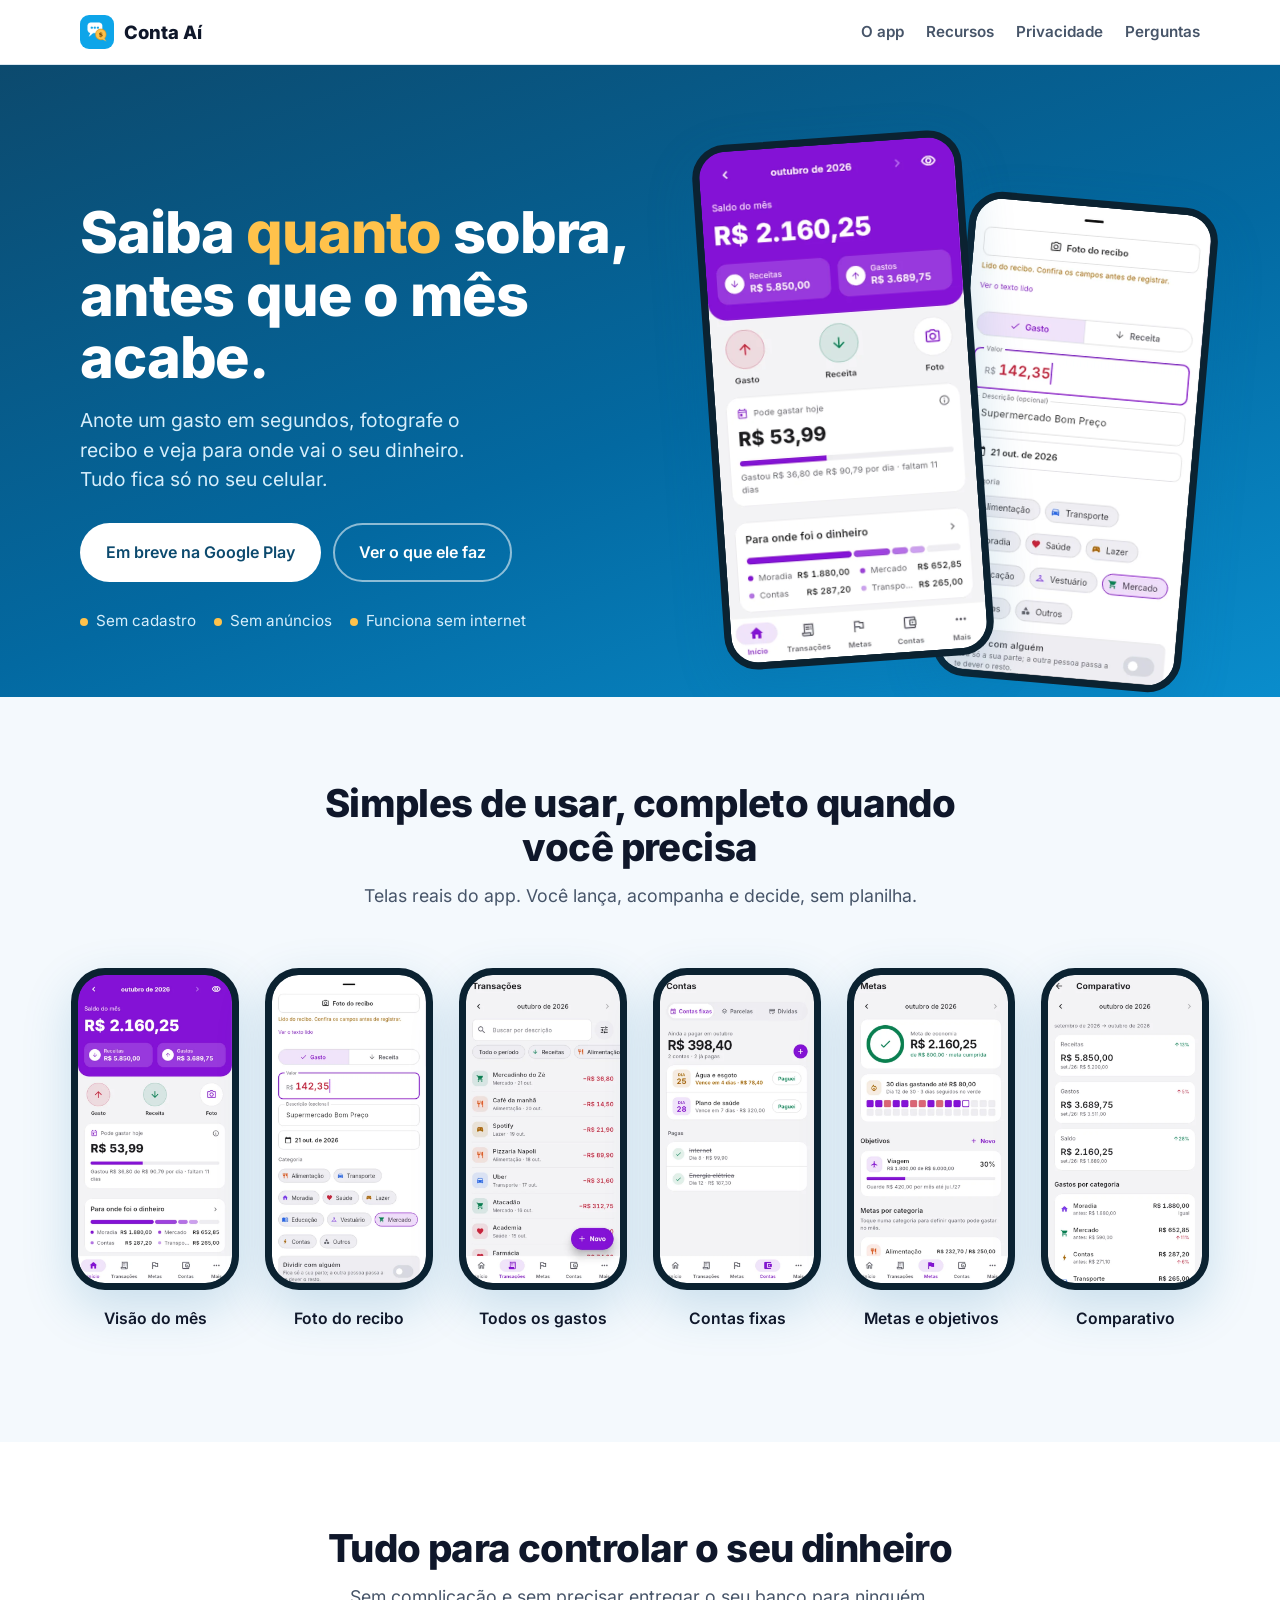
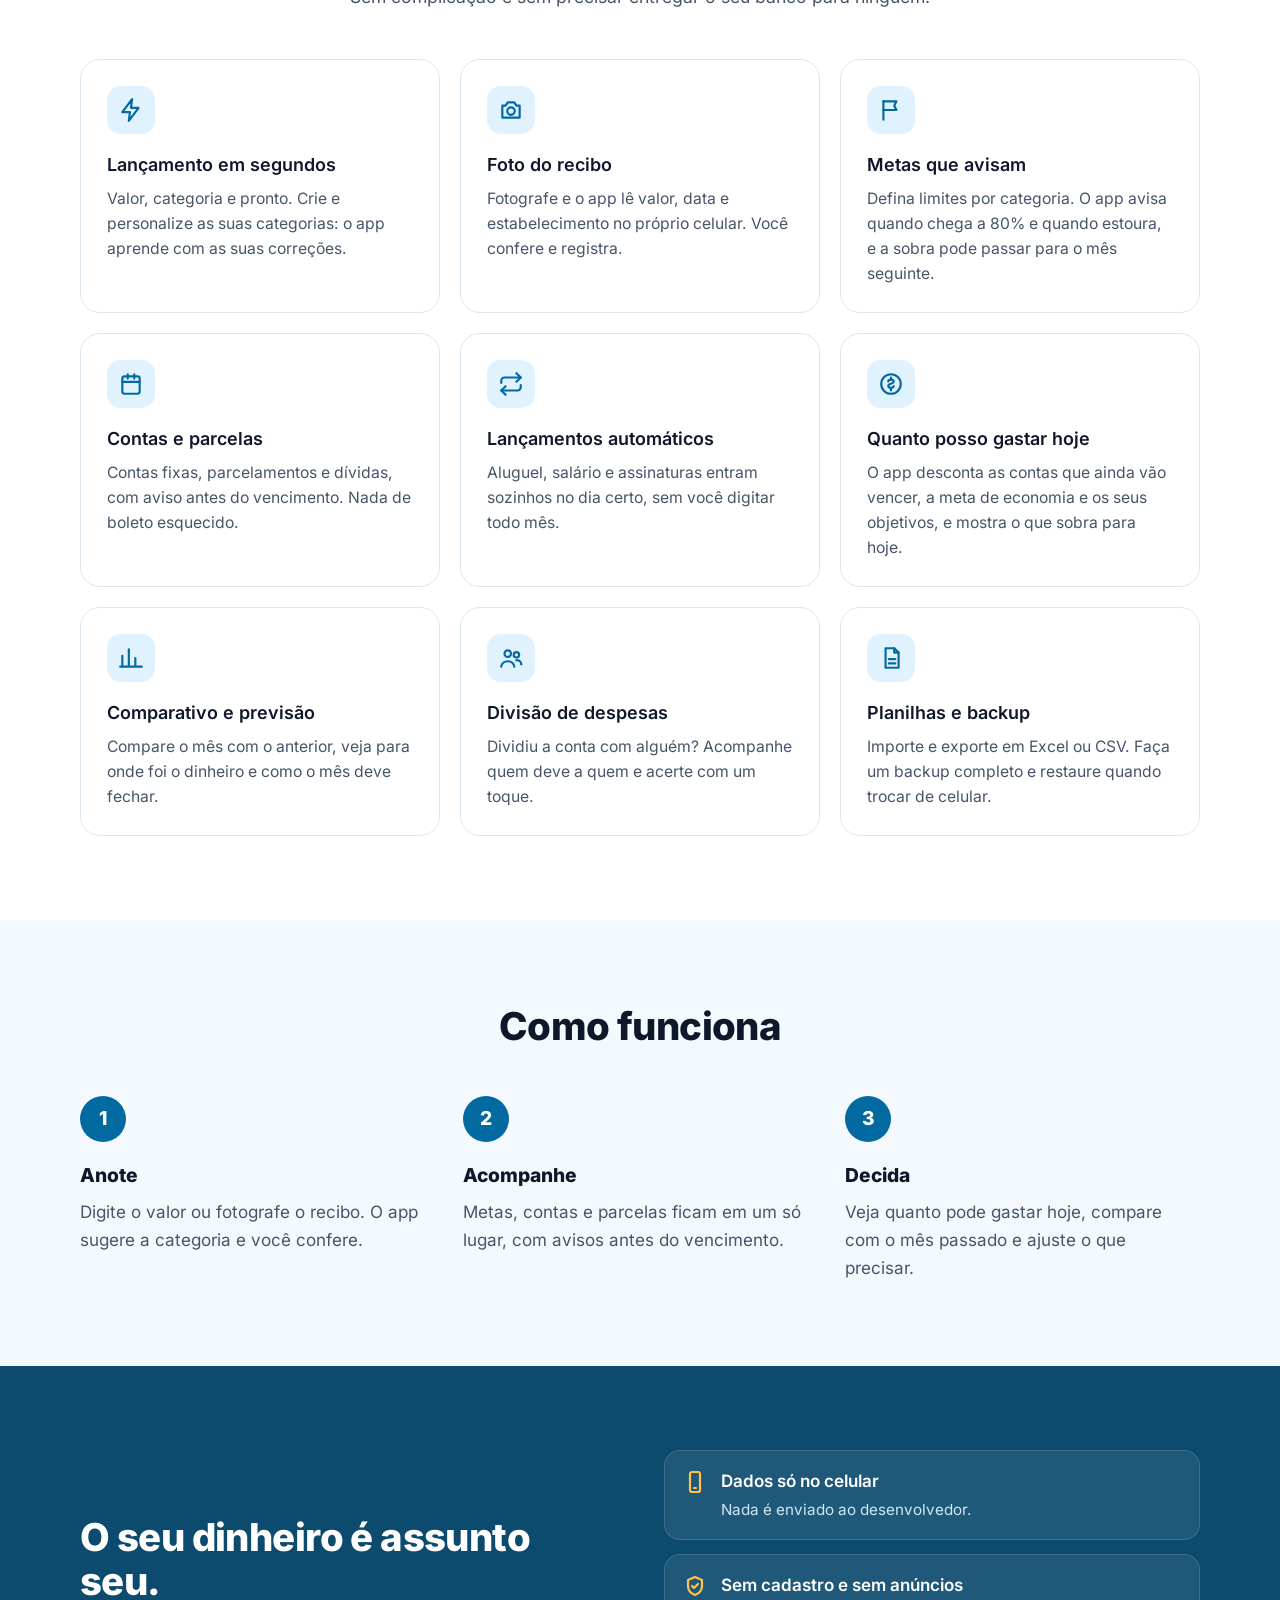
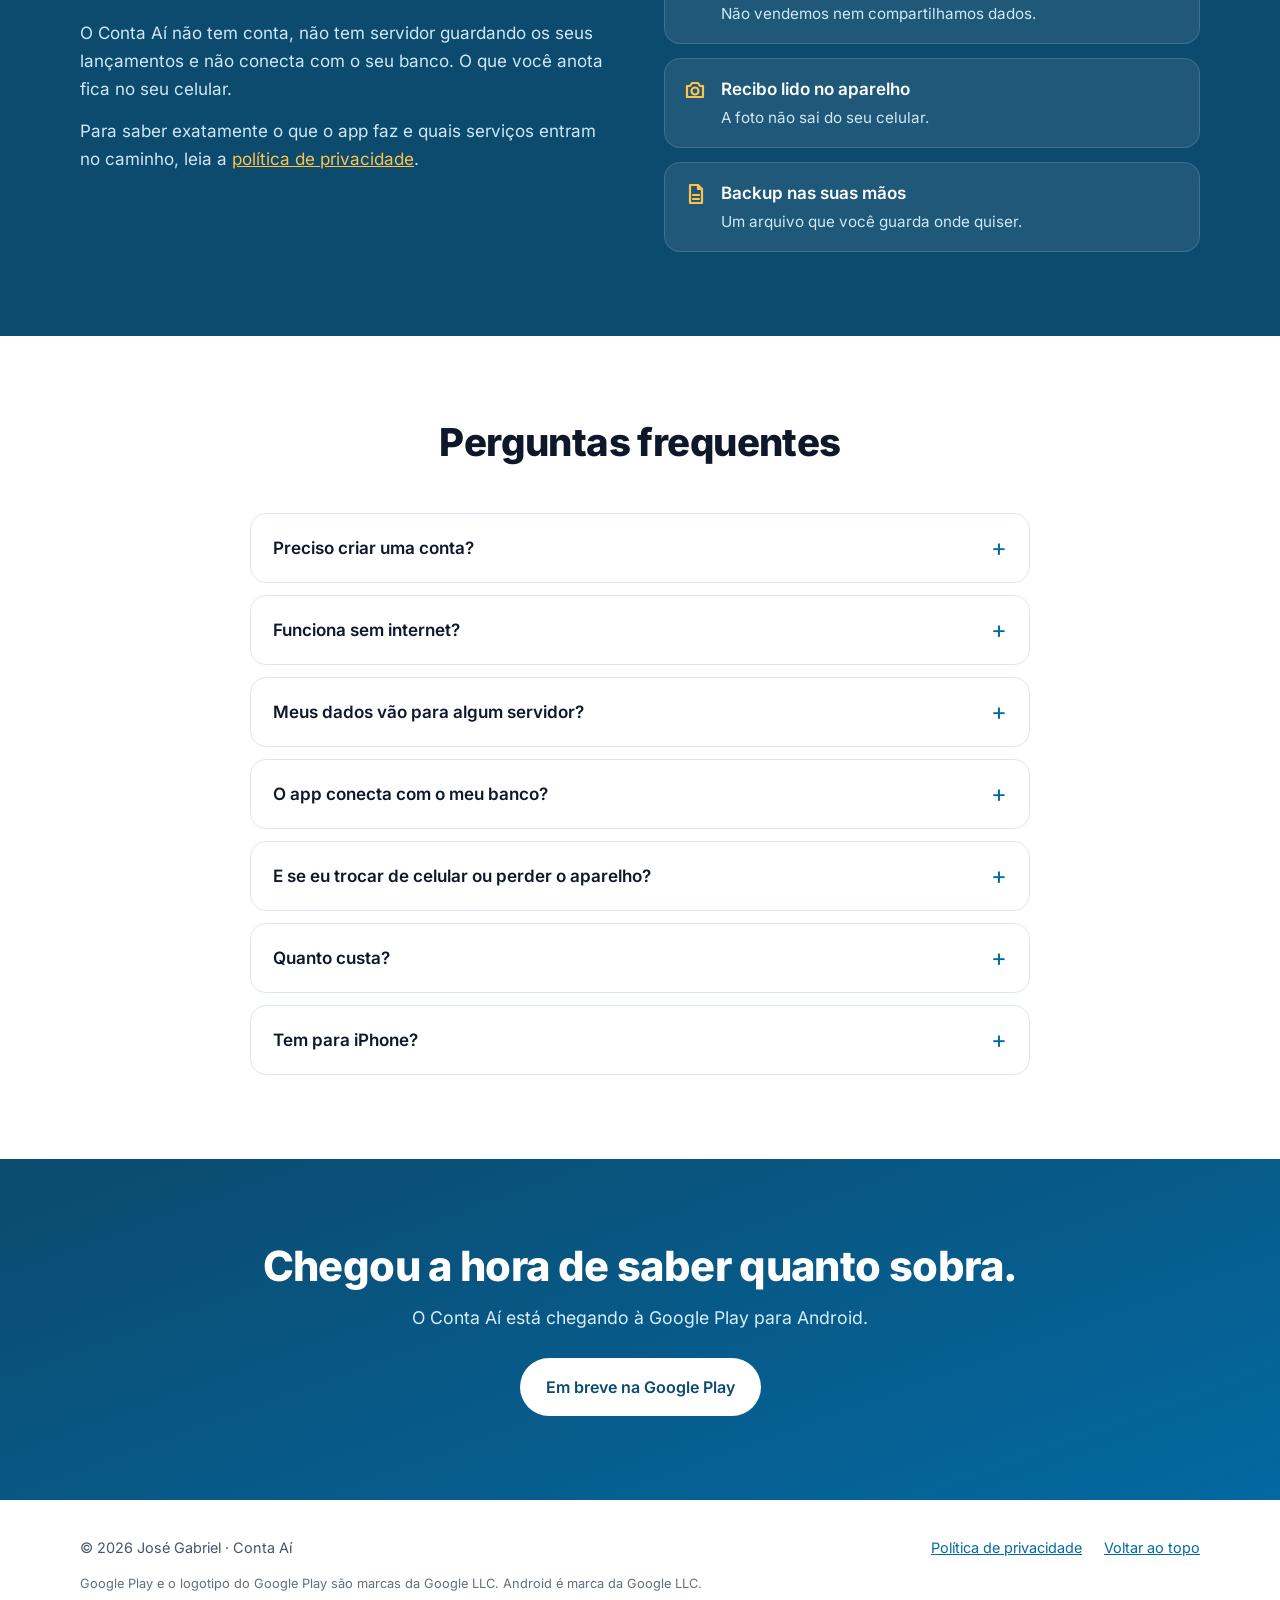
==== index.html @ 274ea313 "Landing page do Conta Aí Co-Authored-By: Claude Sonnet 5.5 <noreply@anthropic.com>" ====
<!doctype html>
<html lang="pt-BR">
<head>
<meta charset="utf-8">
<meta name="viewport" content="width=device-width, initial-scale=1">
<title>Conta Aí: controle de gastos no seu celular</title>
<meta name="description" content="Anote gastos em segundos, fotografe recibos e veja quanto sobra no fim do mês. Sem cadastro, sem anúncios e com os dados só no seu celular. Para Android.">
<meta name="theme-color" content="#0369a1">
<link rel="canonical" href="https://jgabriel893.github.io/conta-ai/">
<link rel="icon" type="image/png" href="favicon.png">
<link rel="apple-touch-icon" href="apple-touch-icon.png">
<meta property="og:type" content="website">
<meta property="og:locale" content="pt_BR">
<meta property="og:site_name" content="Conta Aí">
<meta property="og:title" content="Conta Aí: controle de gastos no seu celular">
<meta property="og:description" content="Anote gastos, fotografe recibos e veja quanto sobra. Seus dados ficam só no seu celular.">
<meta property="og:url" content="https://jgabriel893.github.io/conta-ai/">
<meta property="og:image" content="https://jgabriel893.github.io/conta-ai/img/og-imagem.png">
<meta name="twitter:card" content="summary_large_image">
<link rel="preload" href="fonts/Inter-800.ttf" as="font" type="font/ttf" crossorigin>
<link rel="stylesheet" href="landing.css">
<script type="application/ld+json">{"@context":"https://schema.org","@type":"SoftwareApplication","name":"Conta Aí","applicationCategory":"FinanceApplication","operatingSystem":"Android","inLanguage":"pt-BR","description":"Controle de gastos pessoais para Android, com os dados só no celular."}</script>
</head>
<body>
<a class="pulo" href="#recursos">Pular para o conteúdo</a>
<header class="topo">
  <div class="contido">
    <a class="marca" href="./"><img src="img/icone-192.png" width="34" height="34" alt="">Conta Aí</a>
    <nav aria-label="Principal">
      <a href="#telas">O app</a>
      <a href="#recursos">Recursos</a>
      <a href="#privacidade">Privacidade</a>
      <a href="#perguntas" class="sempre">Perguntas</a>
    </nav>
  </div>
</header>

<main id="inicio">
<div class="heroi">
  <div class="contido">
    <div>
      <h1>Saiba <em>quanto</em> sobra, antes que o mês acabe.</h1>
      <p class="sub">Anote um gasto em segundos, fotografe o recibo e veja para onde vai o seu dinheiro. Tudo fica só no seu celular.</p>
      <div class="acoes">
        <span class="botao cheio" aria-disabled="true">Em breve na Google Play</span>
        <a class="botao vazado" href="#recursos">Ver o que ele faz</a>
      </div>
      <ul class="fichas"><li>Sem cadastro</li><li>Sem anúncios</li><li>Funciona sem internet</li></ul>
    </div>
    <div class="palco" aria-hidden="true">
      <div class="celular c1"><img src="img/tela-01-inicio.webp" width="540" height="1080" alt=""></div>
      <div class="celular c2"><img src="img/tela-02-recibo.webp" width="540" height="1080" alt=""></div>
    </div>
  </div>
</div>

<section id="telas" class="alt">
  <div class="contido">
    <div class="titulo"><h2>Simples de usar, completo quando você precisa</h2><p>Telas reais do app. Você lança, acompanha e decide, sem planilha.</p></div>
    <div class="telas"><figure><div class="celular"><img src="img/tela-01-inicio.webp" width="540" height="1080" loading="lazy" alt="Tela inicial do Conta Aí com saldo do mês, quanto pode gastar hoje e para onde foi o dinheiro"></div><figcaption>Visão do mês</figcaption></figure><figure><div class="celular"><img src="img/tela-02-recibo.webp" width="540" height="1080" loading="lazy" alt="Formulário de lançamento preenchido a partir da foto de um recibo"></div><figcaption>Foto do recibo</figcaption></figure><figure><div class="celular"><img src="img/tela-03-transacoes.webp" width="540" height="1080" loading="lazy" alt="Lista de transações do mês com categorias e valores"></div><figcaption>Todos os gastos</figcaption></figure><figure><div class="celular"><img src="img/tela-04-contas.webp" width="540" height="1080" loading="lazy" alt="Contas fixas com vencimentos e as já pagas"></div><figcaption>Contas fixas</figcaption></figure><figure><div class="celular"><img src="img/tela-05-metas.webp" width="540" height="1080" loading="lazy" alt="Meta de economia, desafio diário, objetivos e metas por categoria"></div><figcaption>Metas e objetivos</figcaption></figure><figure><div class="celular"><img src="img/tela-06-comparativo.webp" width="540" height="1080" loading="lazy" alt="Comparativo do mês atual com o anterior, por categoria"></div><figcaption>Comparativo</figcaption></figure></div>
  </div>
</section>

<section id="recursos">
  <div class="contido">
    <div class="titulo"><h2>Tudo para controlar o seu dinheiro</h2><p>Sem complicação e sem precisar entregar o seu banco para ninguém.</p></div>
    <div class="recursos"><article class="cartao"><div class="icone"><svg viewBox="0 0 24 24" aria-hidden="true"><path d="M13 2 4 14h7l-1 8 9-12h-7z"/></svg></div><h3>Lançamento em segundos</h3><p>Valor, categoria e pronto. Crie e personalize as suas categorias: o app aprende com as suas correções.</p></article><article class="cartao"><div class="icone"><svg viewBox="0 0 24 24" aria-hidden="true"><path d="M4 8h3l2-3h6l2 3h3v11H4z"/><circle cx="12" cy="13" r="3.5"/></svg></div><h3>Foto do recibo</h3><p>Fotografe e o app lê valor, data e estabelecimento no próprio celular. Você confere e registra.</p></article><article class="cartao"><div class="icone"><svg viewBox="0 0 24 24" aria-hidden="true"><path d="M5 21V4"/><path d="M5 4h12l-2 4 2 4H5"/></svg></div><h3>Metas que avisam</h3><p>Defina limites por categoria. O app avisa quando chega a 80% e quando estoura, e a sobra pode passar para o mês seguinte.</p></article><article class="cartao"><div class="icone"><svg viewBox="0 0 24 24" aria-hidden="true"><rect x="4" y="5" width="16" height="16" rx="2"/><path d="M4 10h16M9 3v4M15 3v4"/></svg></div><h3>Contas e parcelas</h3><p>Contas fixas, parcelamentos e dívidas, com aviso antes do vencimento. Nada de boleto esquecido.</p></article><article class="cartao"><div class="icone"><svg viewBox="0 0 24 24" aria-hidden="true"><path d="M17 2l4 4-4 4"/><path d="M3 11V9a3 3 0 0 1 3-3h15"/><path d="M7 22l-4-4 4-4"/><path d="M21 13v2a3 3 0 0 1-3 3H3"/></svg></div><h3>Lançamentos automáticos</h3><p>Aluguel, salário e assinaturas entram sozinhos no dia certo, sem você digitar todo mês.</p></article><article class="cartao"><div class="icone"><svg viewBox="0 0 24 24" aria-hidden="true"><circle cx="12" cy="12" r="9"/><path d="M12 6v2m0 8v2"/><path d="M9.5 9.6C9.5 8.6 10.6 8 12 8s2.5.7 2.5 1.8-1 1.5-2.5 1.9-2.5.8-2.5 1.9S10.6 15.5 12 15.5s2.5-.6 2.5-1.6"/></svg></div><h3>Quanto posso gastar hoje</h3><p>O app desconta as contas que ainda vão vencer, a meta de economia e os seus objetivos, e mostra o que sobra para hoje.</p></article><article class="cartao"><div class="icone"><svg viewBox="0 0 24 24" aria-hidden="true"><path d="M4 20V10M10 20V4M16 20v-8M22 20H2"/></svg></div><h3>Comparativo e previsão</h3><p>Compare o mês com o anterior, veja para onde foi o dinheiro e como o mês deve fechar.</p></article><article class="cartao"><div class="icone"><svg viewBox="0 0 24 24" aria-hidden="true"><circle cx="9" cy="8" r="3"/><path d="M3 20c0-3 3-5 6-5s6 2 6 5"/><circle cx="17" cy="9" r="2.5"/><path d="M17 14c2.5 0 4.5 1.6 4.5 4"/></svg></div><h3>Divisão de despesas</h3><p>Dividiu a conta com alguém? Acompanhe quem deve a quem e acerte com um toque.</p></article><article class="cartao"><div class="icone"><svg viewBox="0 0 24 24" aria-hidden="true"><path d="M7 3h8l4 4v14H7z"/><path d="M15 3v4h4M10 13h6M10 17h6"/></svg></div><h3>Planilhas e backup</h3><p>Importe e exporte em Excel ou CSV. Faça um backup completo e restaure quando trocar de celular.</p></article></div>
  </div>
</section>

<section class="alt" id="como-funciona">
  <div class="contido">
    <div class="titulo"><h2>Como funciona</h2></div>
    <div class="passos">
      <div class="passo"><h3>Anote</h3><p>Digite o valor ou fotografe o recibo. O app sugere a categoria e você confere.</p></div>
      <div class="passo"><h3>Acompanhe</h3><p>Metas, contas e parcelas ficam em um só lugar, com avisos antes do vencimento.</p></div>
      <div class="passo"><h3>Decida</h3><p>Veja quanto pode gastar hoje, compare com o mês passado e ajuste o que precisar.</p></div>
    </div>
  </div>
</section>

<section class="privacidade" id="privacidade">
  <div class="contido">
    <div>
      <h2>O seu dinheiro é assunto seu.</h2>
      <p>O Conta Aí não tem conta, não tem servidor guardando os seus lançamentos e não conecta com o seu banco. O que você anota fica no seu celular.</p>
      <p>Para saber exatamente o que o app faz e quais serviços entram no caminho, leia a <a href="privacidade/">política de privacidade</a>.</p>
    </div>
    <ul class="garantias">
      <li><svg viewBox="0 0 24 24" aria-hidden="true"><rect x="7" y="2" width="10" height="20" rx="2"/><path d="M11 18h2"/></svg><div><strong>Dados só no celular</strong><span>Nada é enviado ao desenvolvedor.</span></div></li>
      <li><svg viewBox="0 0 24 24" aria-hidden="true"><path d="M12 3 5 6v6c0 4.5 3 7.5 7 9 4-1.5 7-4.5 7-9V6z"/><path d="m9 12 2 2 4-4"/></svg><div><strong>Sem cadastro e sem anúncios</strong><span>Não vendemos nem compartilhamos dados.</span></div></li>
      <li><svg viewBox="0 0 24 24" aria-hidden="true"><path d="M4 8h3l2-3h6l2 3h3v11H4z"/><circle cx="12" cy="13" r="3.5"/></svg><div><strong>Recibo lido no aparelho</strong><span>A foto não sai do seu celular.</span></div></li>
      <li><svg viewBox="0 0 24 24" aria-hidden="true"><path d="M7 3h8l4 4v14H7z"/><path d="M15 3v4h4M10 13h6M10 17h6"/></svg><div><strong>Backup nas suas mãos</strong><span>Um arquivo que você guarda onde quiser.</span></div></li>
    </ul>
  </div>
</section>

<section id="perguntas">
  <div class="contido">
    <div class="titulo"><h2>Perguntas frequentes</h2></div>
    <div class="perguntas"><details><summary>Preciso criar uma conta?</summary><p>Não. Você instala e já usa, sem cadastro, sem e-mail e sem senha.</p></details><details><summary>Funciona sem internet?</summary><p>Sim. Tudo funciona sem internet. O app só se conecta para buscar a taxa do CDI no Banco Central, usada para comparar o rendimento dos seus investimentos.</p></details><details><summary>Meus dados vão para algum servidor?</summary><p>Não. O que você anota fica no armazenamento do seu celular. A <a href="privacidade/">política de privacidade</a> explica cada detalhe, inclusive o que o Google e o Banco Central podem ver.</p></details><details><summary>O app conecta com o meu banco?</summary><p>Não, de propósito. Você lança os gastos (ou fotografa o recibo), e assim ninguém além de você tem acesso às suas contas.</p></details><details><summary>E se eu trocar de celular ou perder o aparelho?</summary><p>Faça um backup (um arquivo) e guarde onde quiser, como o Google Drive. No celular novo, é só restaurar. Se o backup do Android estiver ligado, ele também guarda uma cópia na sua conta Google. Sem backup, os dados não voltam.</p></details><details><summary>Quanto custa?</summary><p>O Conta Aí é por assinatura mensal, que você cancela quando quiser na Google Play. O valor e o período de teste vão aparecer na página do app na loja, no lançamento.</p></details><details><summary>Tem para iPhone?</summary><p>Por enquanto, apenas Android.</p></details></div>
  </div>
</section>

<section class="final">
  <div class="contido">
    <h2>Chegou a hora de saber quanto sobra.</h2>
    <p>O Conta Aí está chegando à Google Play para Android.</p>
    <div class="acoes"><span class="botao cheio" aria-disabled="true">Em breve na Google Play</span></div>
  </div>
</section>
</main>

<footer class="rodape">
  <div class="contido">
    <span>© 2026 José Gabriel · Conta Aí</span>
    <nav aria-label="Rodapé"><a href="privacidade/">Política de privacidade</a><a href="#inicio">Voltar ao topo</a></nav>
    <small>Google Play e o logotipo do Google Play são marcas da Google LLC. Android é marca da Google LLC.</small>
  </div>
</footer>
</body>
</html>
---- landing.css ----
@font-face { font-family: "Inter"; src: url("fonts/Inter-400.ttf") format("truetype"); font-weight: 400; font-display: swap; }
@font-face { font-family: "Inter"; src: url("fonts/Inter-600.ttf") format("truetype"); font-weight: 600; font-display: swap; }
@font-face { font-family: "Inter"; src: url("fonts/Inter-800.ttf") format("truetype"); font-weight: 800; font-display: swap; }

:root {
  color-scheme: light dark;
  --azul-900: #0c4a6e; --azul-700: #0369a1; --azul-500: #0ea5e9; --azul-100: #e0f2fe; --ouro: #ffc24b;
  --fundo: #ffffff; --superficie: #f4f9fd; --texto: #0f172a; --suave: #475569; --borda: #dbe7f0; --marca: #0369a1;
  --sombra: 0 18px 50px rgba(3, 105, 161, .18);
  --raio: 20px;
}
@media (prefers-color-scheme: dark) {
  :root { --fundo: #0a1018; --superficie: #101a26; --texto: #eaf1f8; --suave: #a3b4c6; --borda: #213244; --marca: #5cc3f5; --sombra: 0 18px 50px rgba(0, 0, 0, .5); }
}
* { box-sizing: border-box; }
html { scroll-behavior: smooth; scroll-padding-top: 76px; }
@media (prefers-reduced-motion: reduce) { html { scroll-behavior: auto; } * { animation: none !important; transition: none !important; } }
body { margin: 0; background: var(--fundo); color: var(--texto); font: 400 17px/1.65 "Inter", system-ui, -apple-system, "Segoe UI", Roboto, sans-serif; -webkit-font-smoothing: antialiased; }
img { max-width: 100%; display: block; }
a { color: var(--marca); }
.contido { width: min(1120px, 100% - 40px); margin: 0 auto; }
.pulo { position: absolute; left: -999px; top: 8px; background: #fff; color: #000; padding: 8px 14px; border-radius: 8px; z-index: 100; }
.pulo:focus { left: 8px; }
:focus-visible { outline: 3px solid var(--ouro); outline-offset: 3px; border-radius: 6px; }

/* topo */
.topo { position: sticky; top: 0; z-index: 50; background: color-mix(in srgb, var(--fundo) 88%, transparent); backdrop-filter: blur(10px); border-bottom: 1px solid var(--borda); }
.topo .contido { display: flex; align-items: center; justify-content: space-between; height: 64px; }
.marca { display: flex; align-items: center; gap: 10px; font-weight: 800; font-size: 1.15rem; color: var(--texto); text-decoration: none; }
.marca img { width: 34px; height: 34px; border-radius: 9px; }
.topo nav { display: flex; gap: 22px; }
.topo nav a { color: var(--suave); text-decoration: none; font-size: .95rem; font-weight: 600; }
.topo nav a:hover { color: var(--marca); }
@media (max-width: 760px) { .topo nav a:not(.sempre) { display: none; } }

/* apresentação */
.heroi { background: linear-gradient(160deg, var(--azul-900) 0%, var(--azul-700) 55%, var(--azul-500) 130%); color: #fff; overflow: hidden; }
.heroi .contido { display: grid; grid-template-columns: 1.05fr .95fr; gap: 40px; align-items: center; padding: 72px 0 0; }
.heroi h1 { font-size: clamp(2.2rem, 5.2vw, 3.6rem); line-height: 1.08; letter-spacing: -.02em; font-weight: 800; margin: 0 0 18px; }
.heroi h1 em { font-style: normal; color: var(--ouro); }
.heroi p.sub { font-size: 1.2rem; line-height: 1.55; color: #d6eefb; margin: 0 0 28px; max-width: 34ch; }
.acoes { display: flex; flex-wrap: wrap; gap: 12px; align-items: center; }
.botao { display: inline-flex; align-items: center; gap: 10px; padding: 14px 24px; border-radius: 999px; font-weight: 600; font-size: 1rem; text-decoration: none; border: 2px solid transparent; }
.botao.cheio { background: #fff; color: var(--azul-900); }
.botao.cheio[aria-disabled="true"] { cursor: default; }
.botao.vazado { border-color: rgba(255,255,255,.55); color: #fff; }
.botao.vazado:hover { background: rgba(255,255,255,.12); }
.selo { display: inline-block; font-size: .78rem; font-weight: 600; background: var(--ouro); color: #3b2a00; padding: 3px 10px; border-radius: 999px; }
.fichas { list-style: none; display: flex; flex-wrap: wrap; gap: 8px 18px; padding: 0; margin: 26px 0 0; font-size: .95rem; color: #d6eefb; }
.fichas li::before { content: ""; display: inline-block; width: 8px; height: 8px; border-radius: 50%; background: var(--ouro); margin-right: 8px; }
.palco { position: relative; height: 560px; }
.palco .celular { position: absolute; }
.palco .c1 { width: 270px; left: 4%; top: 0; transform: rotate(-4deg); z-index: 2; }
.palco .c2 { width: 250px; right: 0; top: 62px; transform: rotate(5deg); }

/* celular (moldura em CSS) */
.celular { border: 7px solid #0b2231; border-radius: 34px; background: #0b2231; box-shadow: var(--sombra); overflow: hidden; }
.celular img { width: 100%; height: auto; border-radius: 26px; }

/* seções */
section { padding: 84px 0; }
.titulo { text-align: center; max-width: 680px; margin: 0 auto 48px; }
.titulo h2 { font-size: clamp(1.7rem, 3.6vw, 2.4rem); line-height: 1.15; letter-spacing: -.015em; font-weight: 800; margin: 0 0 12px; }
.titulo p { color: var(--suave); font-size: 1.1rem; margin: 0; }
.alt { background: var(--superficie); }

/* telas */
.telas { display: flex; gap: 26px; overflow-x: auto; scroll-snap-type: x mandatory; padding: 10px 20px 26px; margin: 0 -20px; }
.telas figure { flex: 0 0 min(250px, 72vw); margin: 0; scroll-snap-align: center; }
.telas figcaption { text-align: center; font-weight: 600; margin-top: 16px; font-size: .98rem; }
.telas::-webkit-scrollbar { height: 8px; } .telas::-webkit-scrollbar-thumb { background: var(--borda); border-radius: 8px; }
@media (min-width: 1160px) { .telas { justify-content: center; overflow: visible; } .telas figure { flex-basis: 168px; } }

/* recursos */
.recursos { display: grid; grid-template-columns: repeat(auto-fit, minmax(300px, 1fr)); gap: 20px; }
.cartao { background: var(--fundo); border: 1px solid var(--borda); border-radius: var(--raio); padding: 26px; }
.alt .cartao { background: var(--fundo); }
.icone { width: 48px; height: 48px; border-radius: 14px; display: grid; place-items: center; background: var(--azul-100); color: var(--azul-700); margin-bottom: 16px; }
@media (prefers-color-scheme: dark) { .icone { background: #12354d; color: var(--marca); } }
.icone svg { width: 26px; height: 26px; fill: none; stroke: currentColor; stroke-width: 2; stroke-linecap: round; stroke-linejoin: round; }
.cartao h3 { font-size: 1.12rem; margin: 0 0 6px; font-weight: 600; }
.cartao p { margin: 0; color: var(--suave); font-size: .98rem; line-height: 1.6; }

/* passos */
.passos { display: grid; grid-template-columns: repeat(auto-fit, minmax(260px, 1fr)); gap: 28px; counter-reset: p; }
.passo { position: relative; padding-top: 64px; }
.passo::before { counter-increment: p; content: counter(p); position: absolute; top: 0; left: 0; width: 46px; height: 46px; border-radius: 50%; background: var(--azul-700); color: #fff; font-weight: 800; display: grid; place-items: center; font-size: 1.2rem; }
.passo h3 { margin: 0 0 6px; font-size: 1.2rem; }
.passo p { margin: 0; color: var(--suave); }

/* privacidade */
.privacidade { background: var(--azul-900); color: #fff; }
.privacidade .contido { display: grid; grid-template-columns: 1fr 1fr; gap: 48px; align-items: center; }
.privacidade h2 { font-size: clamp(1.7rem, 3.6vw, 2.4rem); line-height: 1.15; font-weight: 800; letter-spacing: -.015em; margin: 0 0 16px; }
.privacidade p { color: #cfe8f6; margin: 0 0 14px; }
.privacidade a { color: var(--ouro); }
.garantias { list-style: none; padding: 0; margin: 0; display: grid; gap: 14px; }
.garantias li { display: flex; gap: 14px; align-items: flex-start; background: rgba(255,255,255,.08); border: 1px solid rgba(255,255,255,.14); border-radius: 16px; padding: 16px 18px; }
.garantias strong { display: block; font-weight: 600; }
.garantias span { color: #cfe8f6; font-size: .95rem; }
.garantias svg { flex: none; width: 24px; height: 24px; stroke: var(--ouro); fill: none; stroke-width: 2.2; stroke-linecap: round; stroke-linejoin: round; margin-top: 3px; }

/* perguntas */
.perguntas { max-width: 780px; margin: 0 auto; display: grid; gap: 12px; }
details { background: var(--fundo); border: 1px solid var(--borda); border-radius: 16px; padding: 4px 22px; }
summary { cursor: pointer; font-weight: 600; padding: 16px 0; list-style: none; display: flex; justify-content: space-between; gap: 16px; align-items: center; }
summary::-webkit-details-marker { display: none; }
summary::after { content: "+"; font-size: 1.5rem; font-weight: 400; color: var(--marca); line-height: 1; }
details[open] summary::after { content: "−"; }
details p { margin: 0 0 18px; color: var(--suave); }

/* chamada final e rodapé */
.final { text-align: center; background: linear-gradient(160deg, var(--azul-900), var(--azul-700)); color: #fff; }
.final h2 { font-size: clamp(1.8rem, 4vw, 2.6rem); line-height: 1.15; font-weight: 800; margin: 0 0 12px; letter-spacing: -.015em; }
.final p { color: #d6eefb; margin: 0 auto 26px; max-width: 46ch; font-size: 1.1rem; }
.final .acoes { justify-content: center; }
.rodape { padding: 36px 0 48px; color: var(--suave); font-size: .9rem; }
.rodape .contido { display: flex; flex-wrap: wrap; gap: 14px 28px; justify-content: space-between; align-items: center; }
.rodape nav { display: flex; gap: 22px; flex-wrap: wrap; }
.rodape small { display: block; flex-basis: 100%; font-size: .8rem; opacity: .85; line-height: 1.5; }

@media (max-width: 900px) {
  .heroi .contido { grid-template-columns: 1fr; padding-top: 48px; text-align: center; }
  .heroi p.sub { margin-inline: auto; }
  .acoes, .fichas { justify-content: center; }
  .palco { height: 440px; max-width: 420px; margin: 8px auto 0; width: 100%; }
  .palco .c1 { width: 210px; left: 2%; }
  .palco .c2 { width: 190px; top: 48px; }
  .privacidade .contido { grid-template-columns: 1fr; gap: 28px; }
  section { padding: 60px 0; }
}
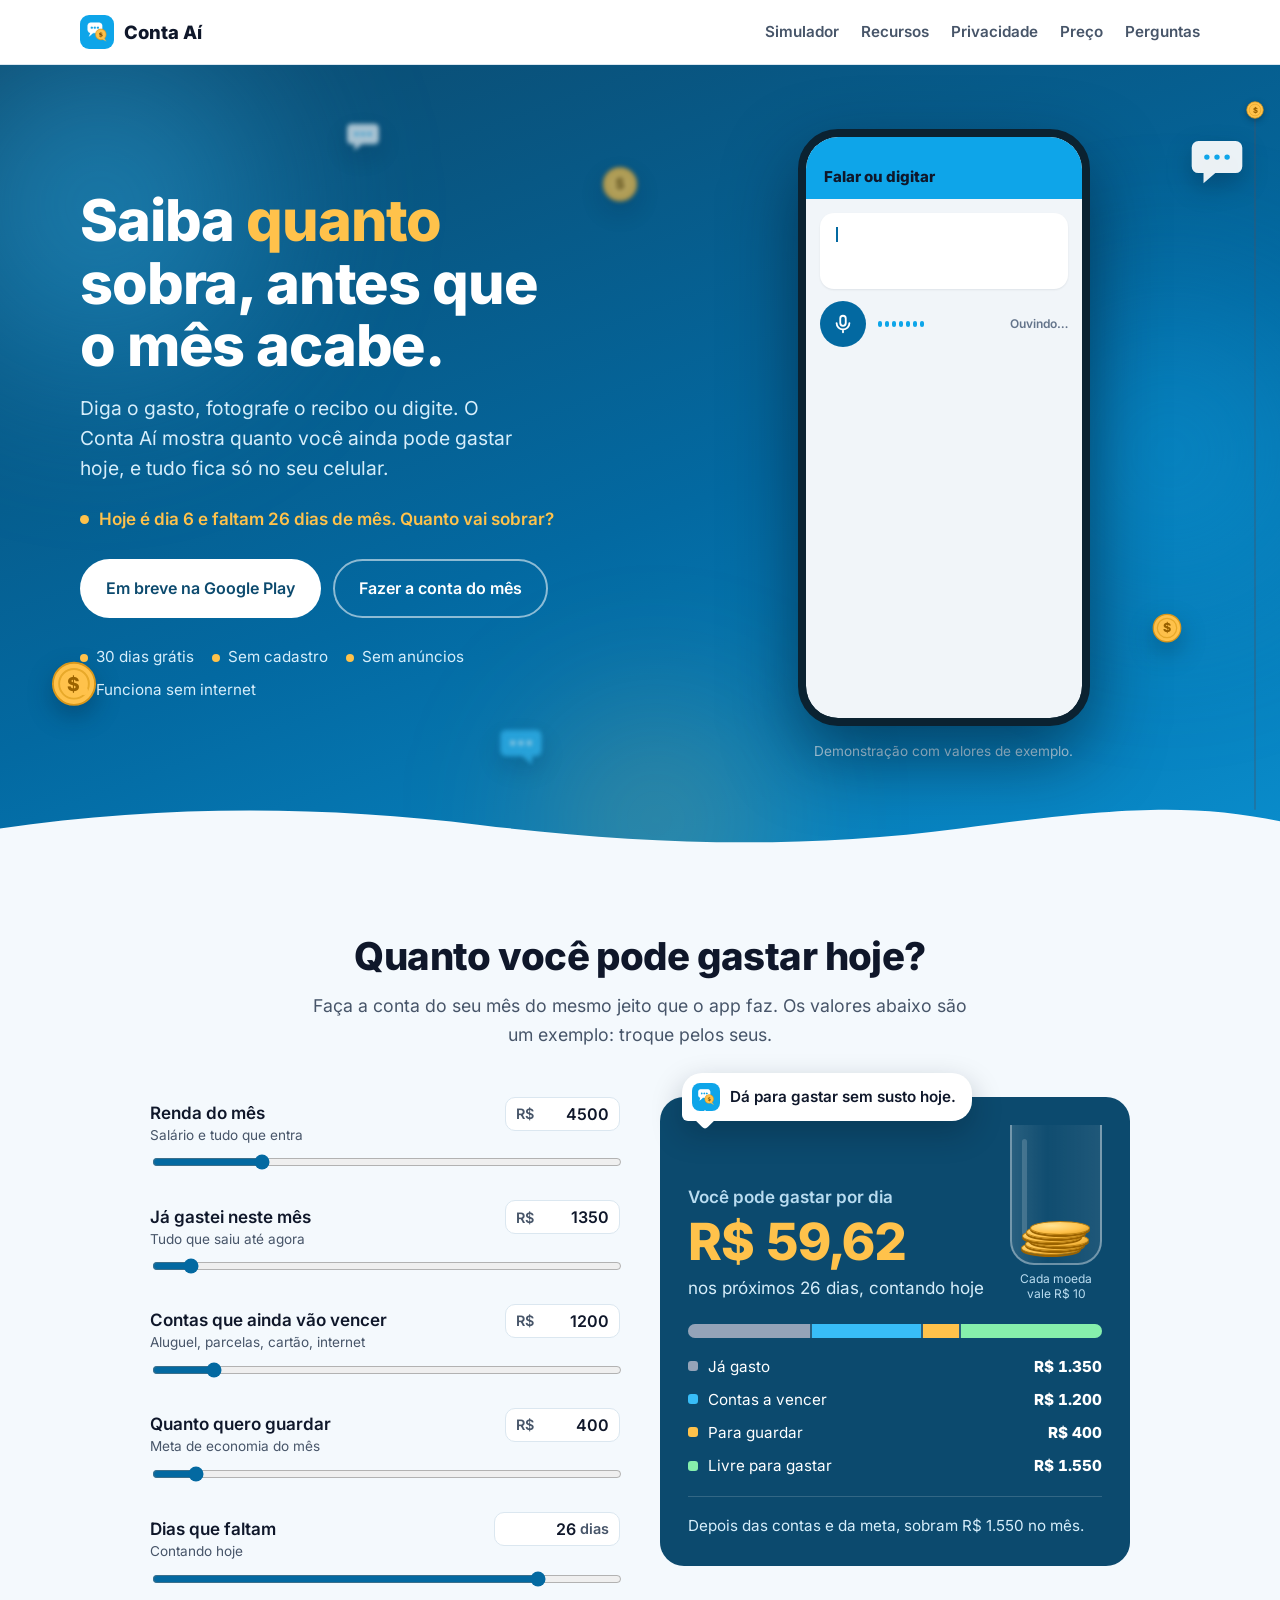
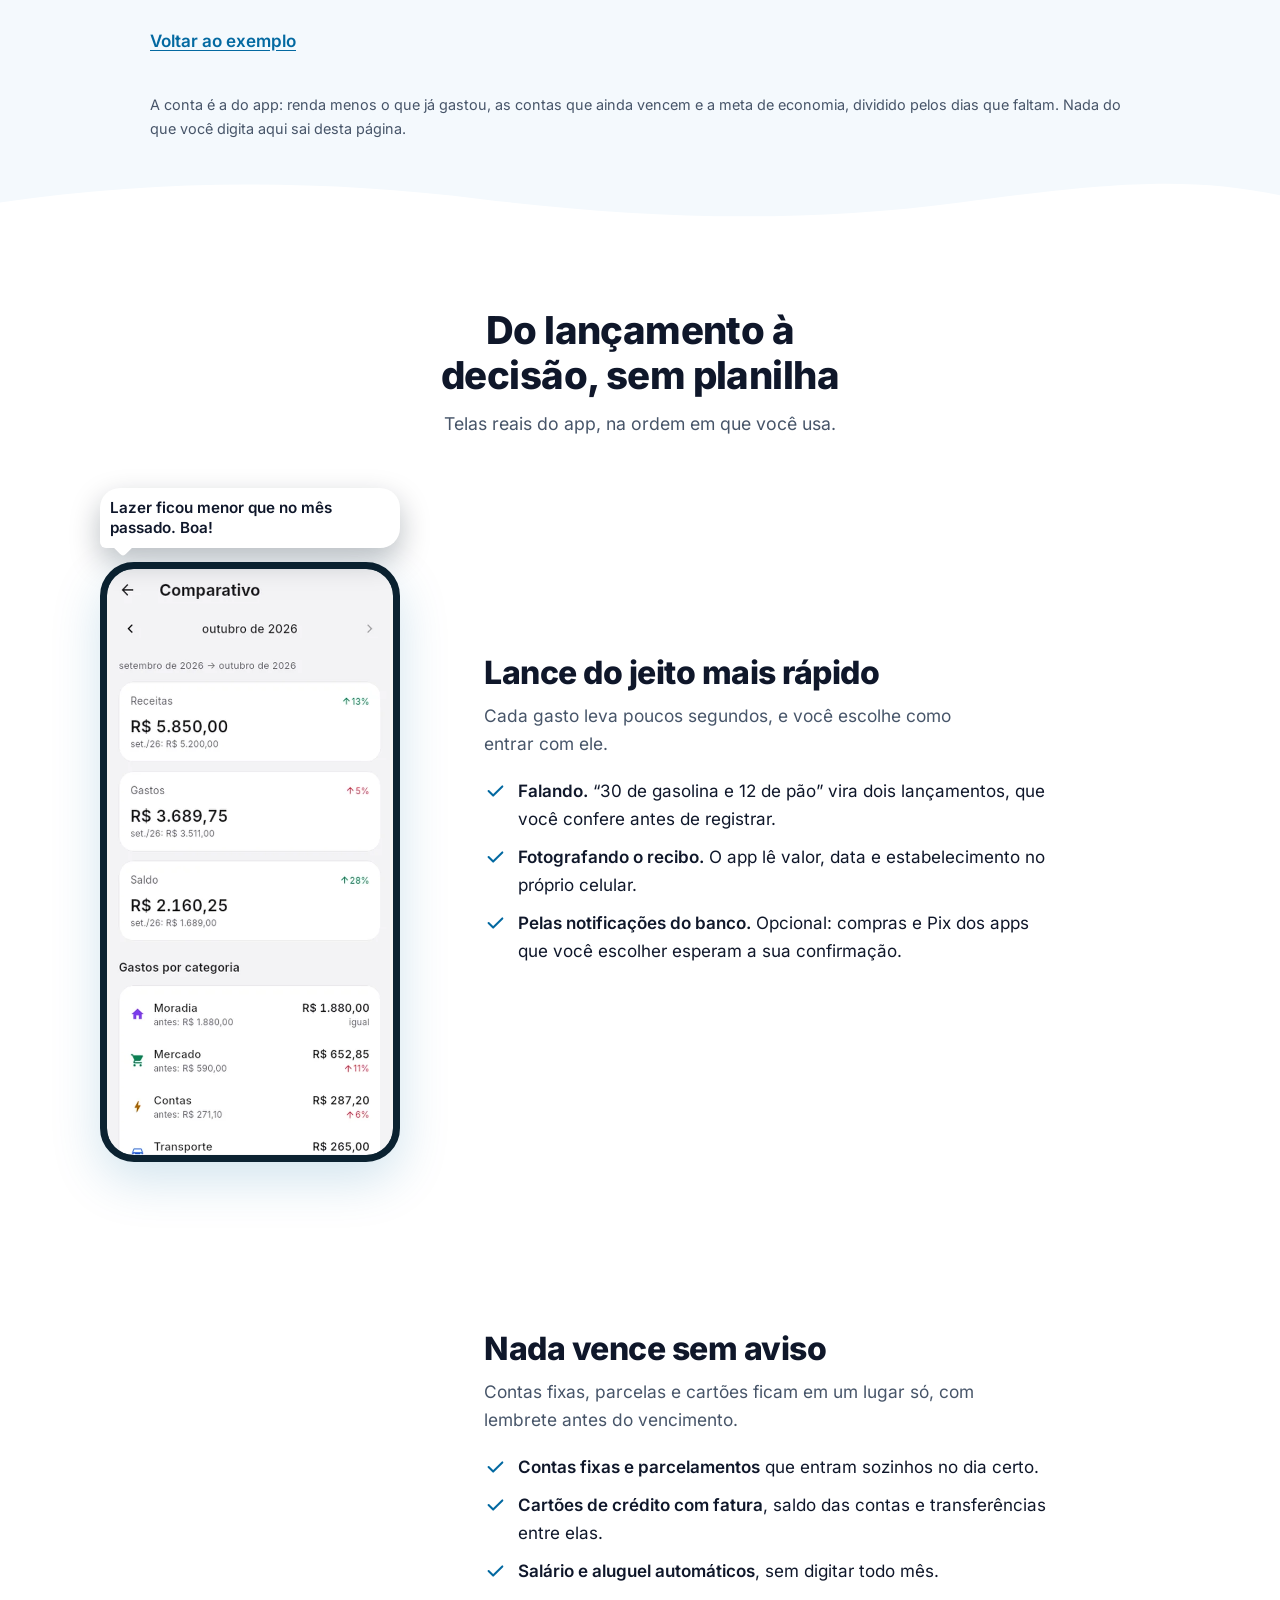
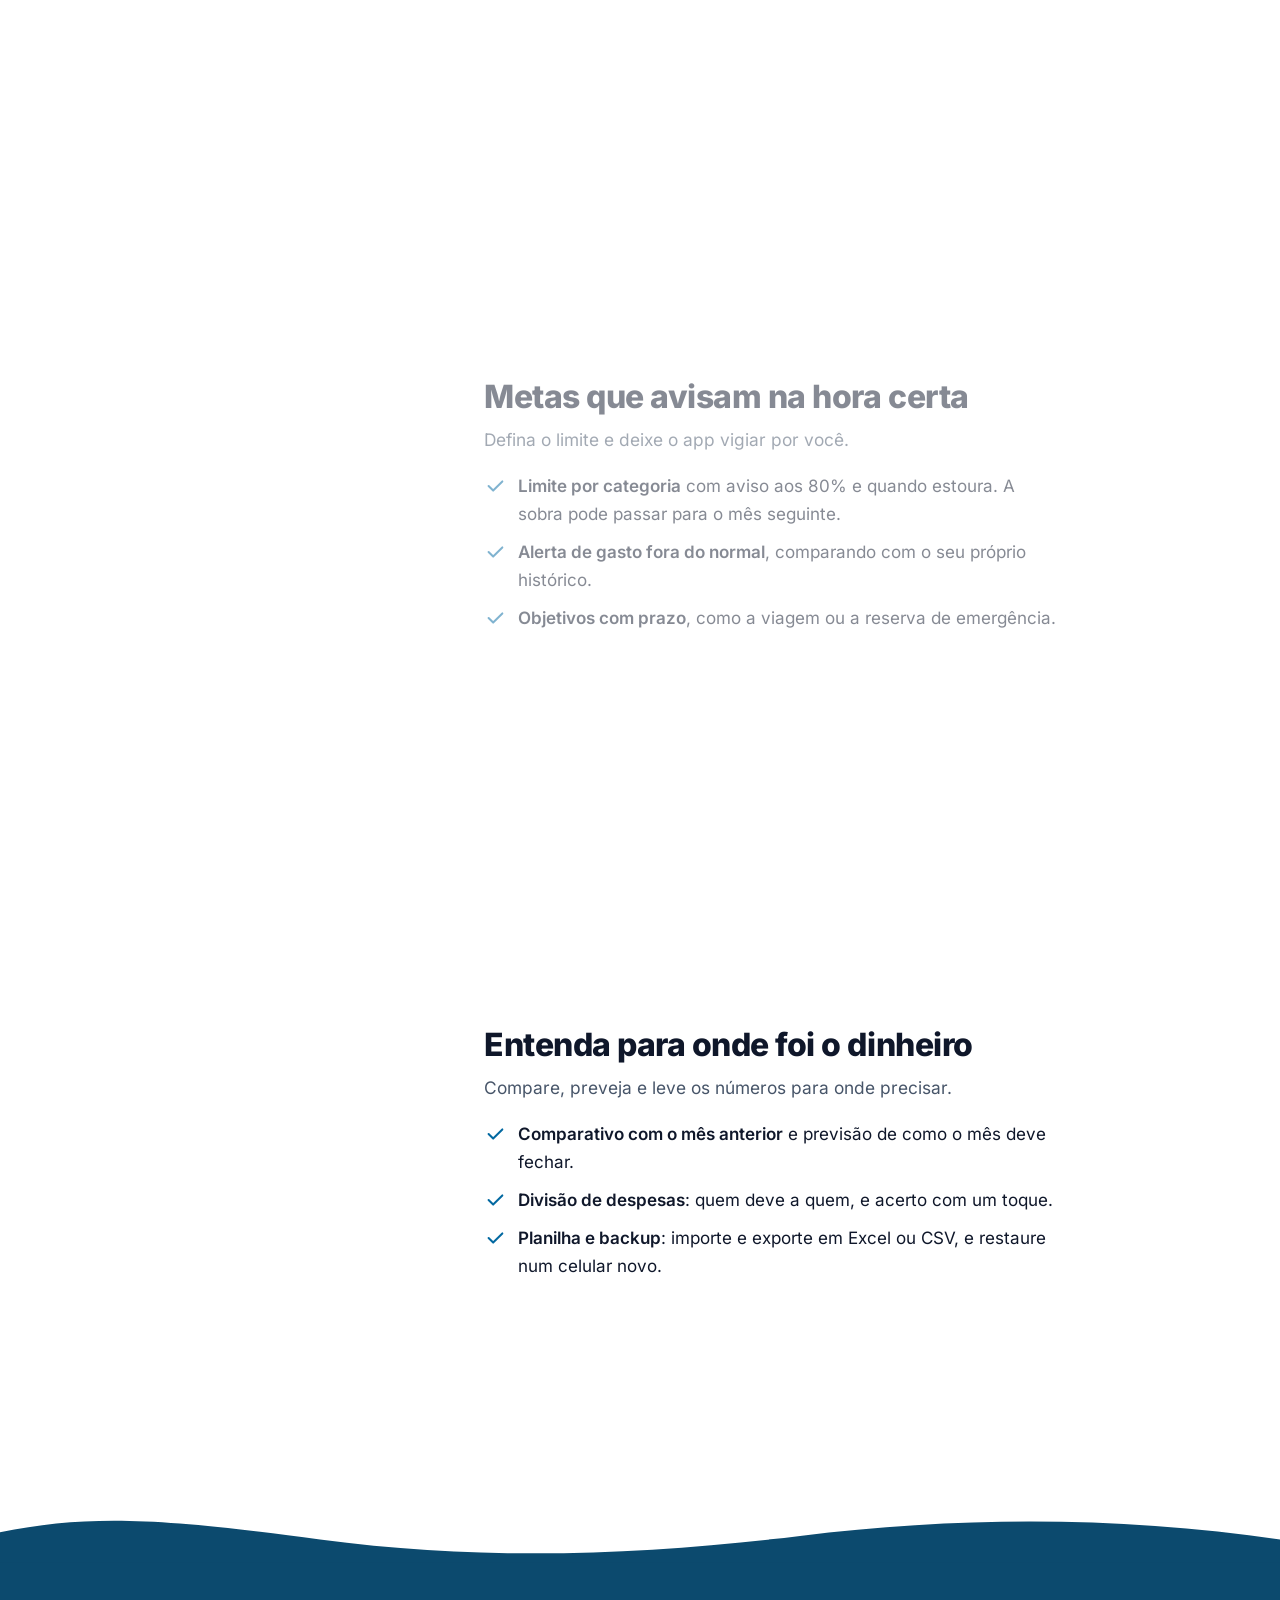
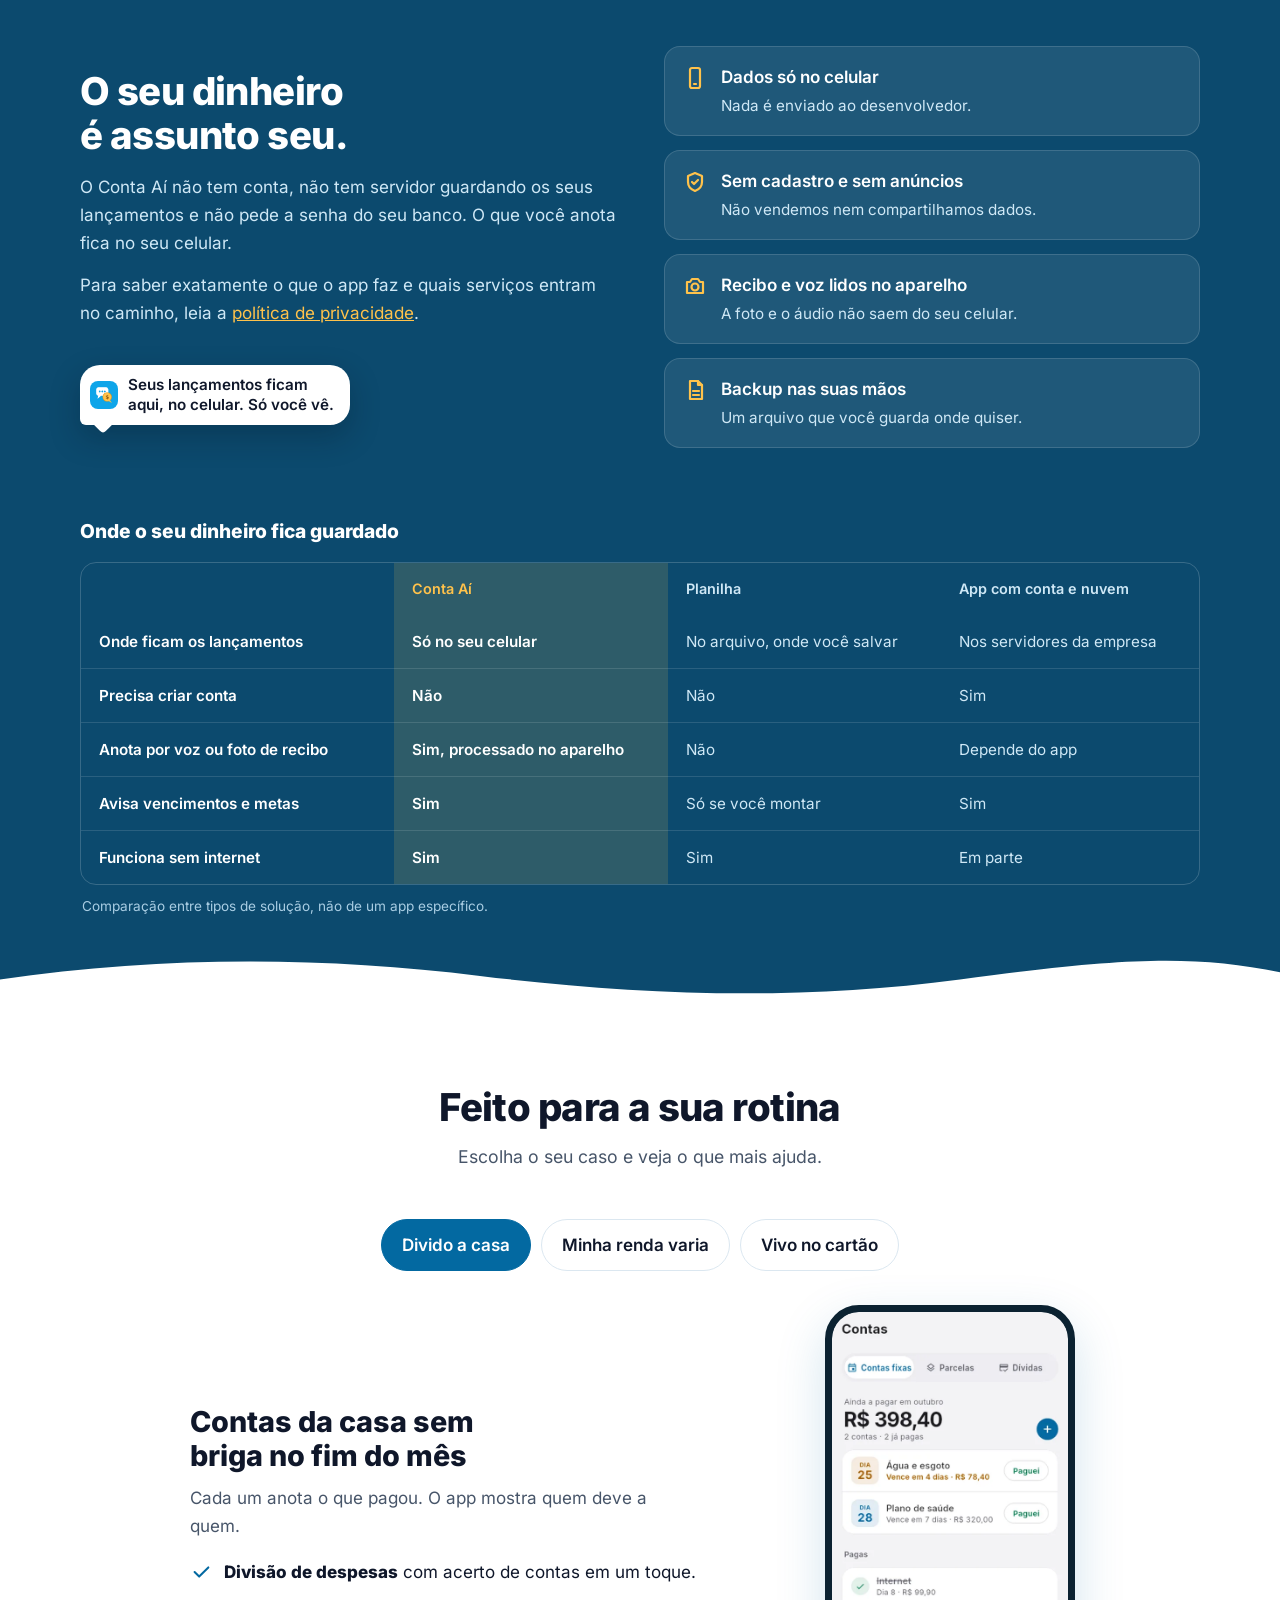
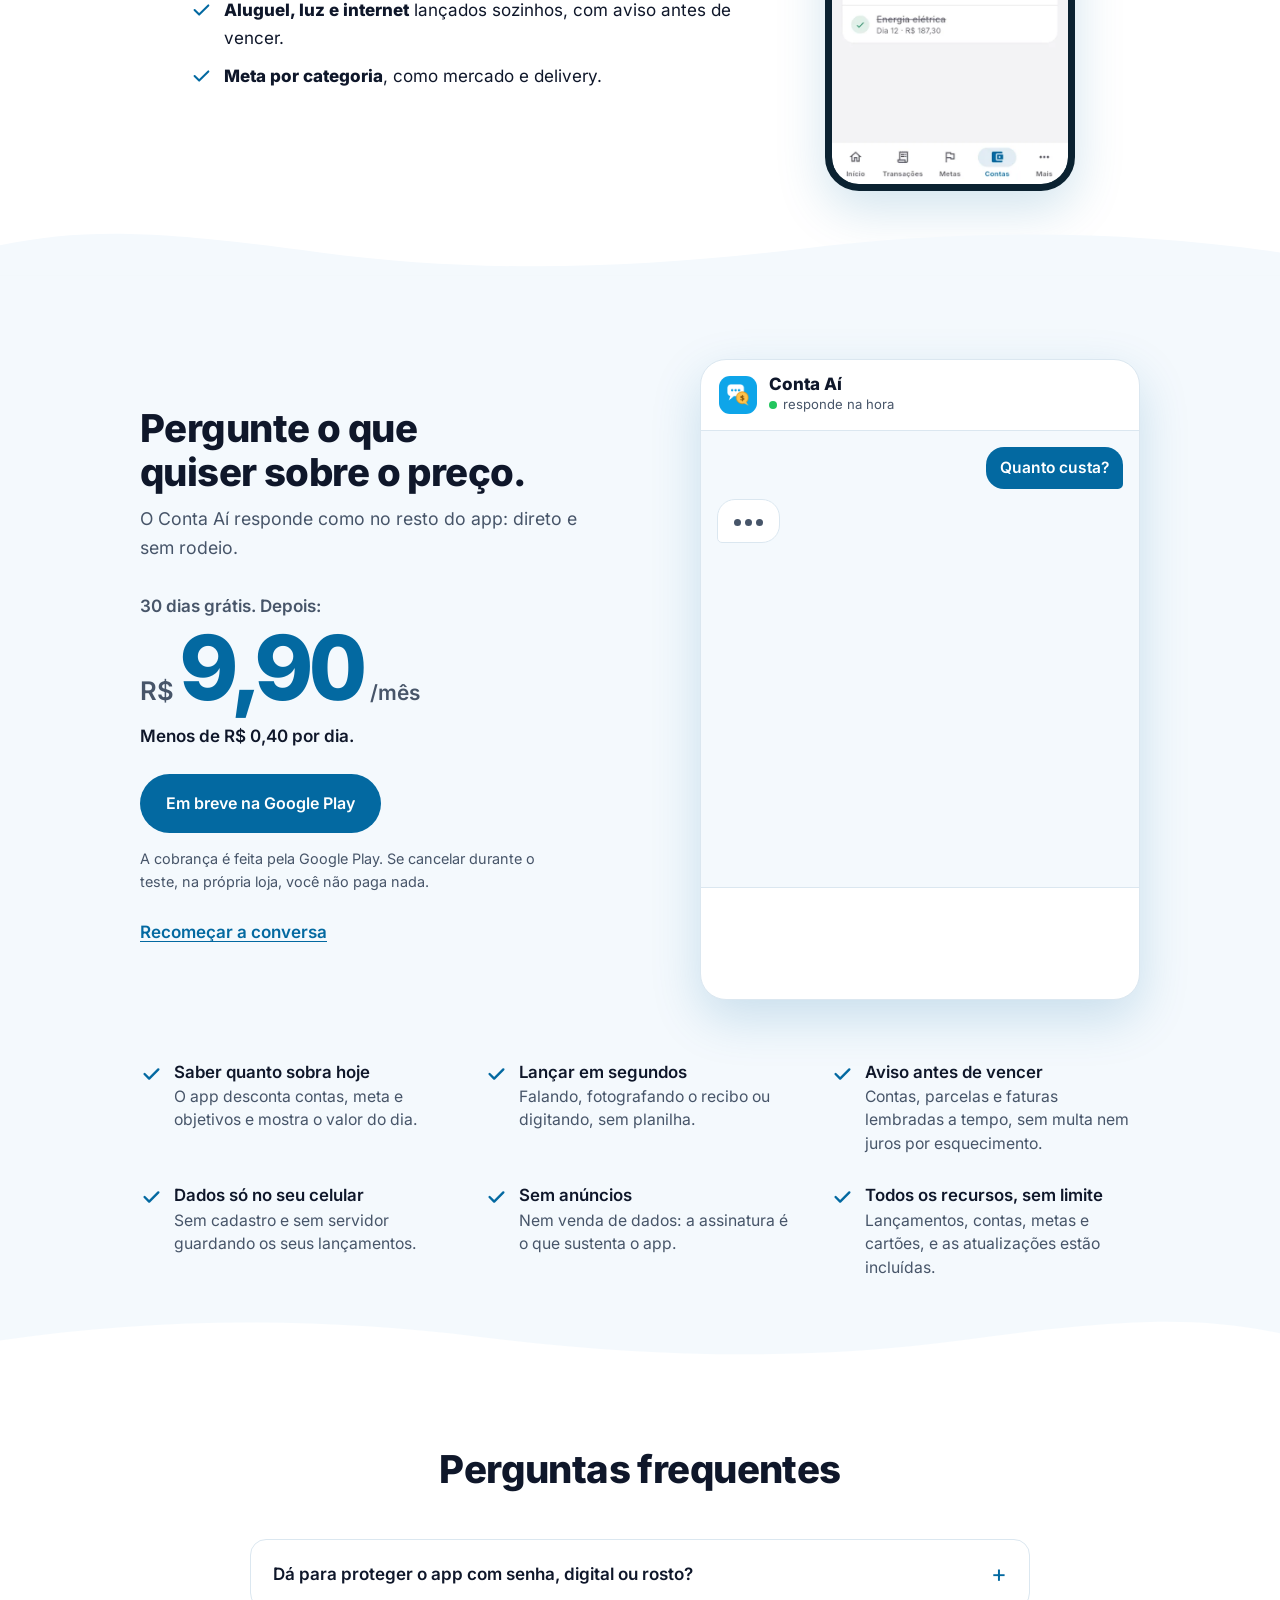
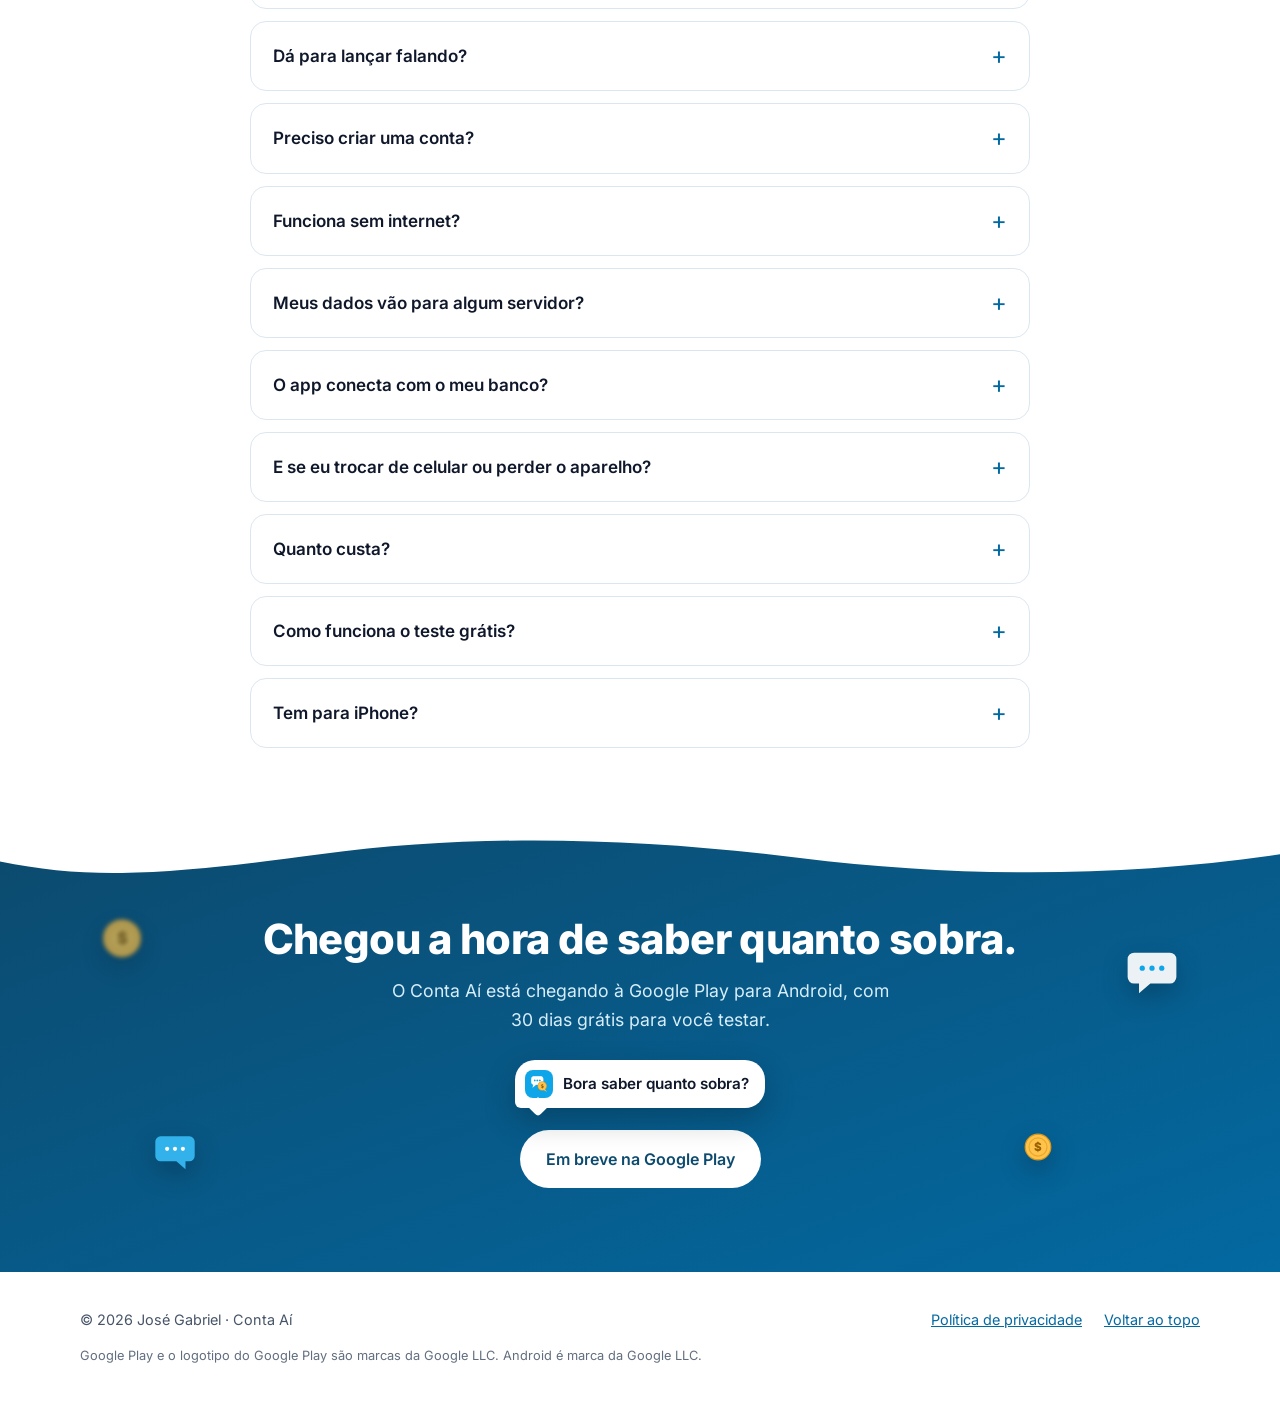
==== commit 28701107: "Landing v2: demo da voz, simulador, balões, preço em conversa e teste grátis de 30 dias Co-Authored-" ====
--- a/index.html
+++ b/index.html
@@ -4,7 +4,7 @@
 <meta charset="utf-8">
 <meta name="viewport" content="width=device-width, initial-scale=1">
 <title>Conta Aí: controle de gastos no seu celular</title>
-<meta name="description" content="Anote gastos em segundos, fotografe recibos e veja quanto sobra no fim do mês. Sem cadastro, sem anúncios e com os dados só no seu celular. Para Android.">
+<meta name="description" content="Anote gastos falando, fotografe recibos e veja quanto sobra no fim do mês. Sem cadastro, sem anúncios e com os dados só no seu celular. Para Android.">
 <meta name="theme-color" content="#0369a1">
 <link rel="canonical" href="https://jgabriel893.github.io/conta-ai/">
 <link rel="icon" type="image/png" href="favicon.png">
@@ -27,85 +27,312 @@
   <div class="contido">
     <a class="marca" href="./"><img src="img/icone-192.png" width="34" height="34" alt="">Conta Aí</a>
     <nav aria-label="Principal">
-      <a href="#telas">O app</a>
+      <a href="#simulador">Simulador</a>
       <a href="#recursos">Recursos</a>
       <a href="#privacidade">Privacidade</a>
+      <a href="#preco">Preço</a>
       <a href="#perguntas" class="sempre">Perguntas</a>
     </nav>
   </div>
 </header>
+<div class="fio" aria-hidden="true"><i class="fio-cheio"></i><span class="fio-moeda"><svg viewBox="0 0 48 48" aria-hidden="true"><circle cx="24" cy="24" r="22" fill="#ffc24b"/><circle cx="24" cy="24" r="22" fill="none" stroke="#d9971a" stroke-width="2"/><circle cx="24" cy="24" r="15.5" fill="none" stroke="#e8a92a" stroke-width="2"/><text x="24" y="31" text-anchor="middle" font-family="Inter,sans-serif" font-weight="800" font-size="20" fill="#9a6200">$</text></svg></span></div>
 
 <main id="inicio">
-<div class="heroi">
+<div class="heroi tem-curva"><div class="blob b1" aria-hidden="true"></div><div class="blob b2" aria-hidden="true"></div><div class="blob b3" aria-hidden="true"></div><span class="flut longe" data-v="-0.1" style="left:47%;top:13%;--t:36px;--b:6.5s;--d:-1s"><svg viewBox="0 0 48 48" aria-hidden="true"><circle cx="24" cy="24" r="22" fill="#ffc24b"/><circle cx="24" cy="24" r="22" fill="none" stroke="#d9971a" stroke-width="2"/><circle cx="24" cy="24" r="15.5" fill="none" stroke="#e8a92a" stroke-width="2"/><text x="24" y="31" text-anchor="middle" font-family="Inter,sans-serif" font-weight="800" font-size="20" fill="#9a6200">$</text></svg></span><span class="flut " data-v="-0.22" style="left:93%;top:9%;--t:54px;--b:7.5s;--d:-3s"><svg viewBox="0 0 64 56" aria-hidden="true"><path d="M10 4h44a8 8 0 0 1 8 8v22a8 8 0 0 1-8 8H30L16 54V42h-6a8 8 0 0 1-8-8V12a8 8 0 0 1 8-8z" fill="#fff" fill-opacity=".92"/><circle cx="20" cy="23" r="3.2" fill="#0ea5e9"/><circle cx="32" cy="23" r="3.2" fill="#0ea5e9"/><circle cx="44" cy="23" r="3.2" fill="#0ea5e9"/></svg></span><span class="flut so-desk" data-v="-0.16" style="left:4%;top:76%;--t:46px;--b:5.5s;--d:-2s"><svg viewBox="0 0 48 48" aria-hidden="true"><circle cx="24" cy="24" r="22" fill="#ffc24b"/><circle cx="24" cy="24" r="22" fill="none" stroke="#d9971a" stroke-width="2"/><circle cx="24" cy="24" r="15.5" fill="none" stroke="#e8a92a" stroke-width="2"/><text x="24" y="31" text-anchor="middle" font-family="Inter,sans-serif" font-weight="800" font-size="20" fill="#9a6200">$</text></svg></span><span class="flut so-desk longe" data-v="-0.08" style="left:39%;top:84%;--t:44px;--b:8s;--d:-4s"><svg viewBox="0 0 64 56" aria-hidden="true"><path d="M54 4H10a8 8 0 0 0-8 8v22a8 8 0 0 0 8 8h24l14 12V42h6a8 8 0 0 0 8-8V12a8 8 0 0 0-8-8z" fill="#38bdf8" fill-opacity=".9"/><circle cx="20" cy="23" r="3.2" fill="#fff"/><circle cx="32" cy="23" r="3.2" fill="#fff"/><circle cx="44" cy="23" r="3.2" fill="#fff"/></svg></span><span class="flut " data-v="-0.26" style="left:90%;top:70%;--t:30px;--b:6s;--d:-5s"><svg viewBox="0 0 48 48" aria-hidden="true"><circle cx="24" cy="24" r="22" fill="#ffc24b"/><circle cx="24" cy="24" r="22" fill="none" stroke="#d9971a" stroke-width="2"/><circle cx="24" cy="24" r="15.5" fill="none" stroke="#e8a92a" stroke-width="2"/><text x="24" y="31" text-anchor="middle" font-family="Inter,sans-serif" font-weight="800" font-size="20" fill="#9a6200">$</text></svg></span><span class="flut so-desk longe" data-v="-0.05" style="left:27%;top:7%;--t:34px;--b:9s;--d:-6s"><svg viewBox="0 0 64 56" aria-hidden="true"><path d="M10 4h44a8 8 0 0 1 8 8v22a8 8 0 0 1-8 8H30L16 54V42h-6a8 8 0 0 1-8-8V12a8 8 0 0 1 8-8z" fill="#fff" fill-opacity=".92"/><circle cx="20" cy="23" r="3.2" fill="#0ea5e9"/><circle cx="32" cy="23" r="3.2" fill="#0ea5e9"/><circle cx="44" cy="23" r="3.2" fill="#0ea5e9"/></svg></span>
   <div class="contido">
     <div>
       <h1>Saiba <em>quanto</em> sobra, antes que o mês acabe.</h1>
-      <p class="sub">Anote um gasto em segundos, fotografe o recibo e veja para onde vai o seu dinheiro. Tudo fica só no seu celular.</p>
+      <p class="sub">Diga o gasto, fotografe o recibo ou digite. O Conta Aí mostra quanto você ainda pode gastar hoje, e tudo fica só no seu celular.</p>
+      <p class="agora"><span id="agora-texto">Quanto vai sobrar neste mês?</span></p>
       <div class="acoes">
         <span class="botao cheio" aria-disabled="true">Em breve na Google Play</span>
-        <a class="botao vazado" href="#recursos">Ver o que ele faz</a>
-      </div>
-      <ul class="fichas"><li>Sem cadastro</li><li>Sem anúncios</li><li>Funciona sem internet</li></ul>
-    </div>
-    <div class="palco" aria-hidden="true">
-      <div class="celular c1"><img src="img/tela-01-inicio.webp" width="540" height="1080" alt=""></div>
-      <div class="celular c2"><img src="img/tela-02-recibo.webp" width="540" height="1080" alt=""></div>
-    </div>
-  </div>
+        <a class="botao vazado" href="#simulador">Fazer a conta do mês</a>
+      </div>
+      <ul class="fichas"><li>30 dias grátis</li><li>Sem cadastro</li><li>Sem anúncios</li><li>Funciona sem internet</li></ul>
+    </div>
+
+    <div class="demo" id="demo" role="img" aria-label="Demonstração: o app entende a frase “30 de gasolina, 12 de pão e 25 de sorvete”, separa três gastos com a categoria de cada um e mostra quanto ainda pode gastar hoje.">
+      <div class="fone-palco"><div class="fone" aria-hidden="true">
+        <div class="tela">
+          <div class="cena falar ativa" id="cena-falar">
+            <div class="barra">Falar ou digitar</div>
+            <div class="corpo">
+              <div class="fala"><span id="fala-texto">30 de gasolina, 12 de pão e 25 de sorvete</span><span class="cursor"></span></div>
+              <div class="mic-linha" id="mic-linha">
+                <div class="mic"><svg viewBox="0 0 24 24"><rect x="9" y="3" width="6" height="11" rx="3"/><path d="M5 11a7 7 0 0 0 14 0M12 18v3"/></svg></div>
+                <div class="onda"><i></i><i></i><i></i><i></i><i></i><i></i><i></i></div>
+                <span class="estado" id="mic-estado">Entendi 3 gastos</span>
+              </div>
+              <ul class="itens" id="itens">
+                <li class="entrou"><span class="ok"><svg viewBox="0 0 24 24"><path d="M5 12l5 5L20 7"/></svg></span><div><b>Gasolina</b><span class="chip transporte">Transporte</span></div><span class="valor">R$ 30,00</span></li>
+                <li class="entrou"><span class="ok"><svg viewBox="0 0 24 24"><path d="M5 12l5 5L20 7"/></svg></span><div><b>Pão</b><span class="chip alimentacao">Alimentação</span></div><span class="valor">R$ 12,00</span></li>
+                <li class="entrou"><span class="ok"><svg viewBox="0 0 24 24"><path d="M5 12l5 5L20 7"/></svg></span><div><b>Sorvete</b><span class="chip alimentacao">Alimentação</span></div><span class="valor">R$ 25,00</span></li>
+              </ul>
+              <div class="registrar entrou" id="registrar">Registrar 3 gastos</div>
+            </div>
+          </div>
+          <div class="cena" id="cena-inicio">
+            <div class="barra">Conta Aí</div>
+            <div class="corpo">
+              <div class="cartao-hoje">
+                <span class="rot">Pode gastar hoje</span>
+                <strong id="hoje-valor">R$ 53,00</strong>
+                <div class="trilho"><i id="hoje-barra" style="width:44%"></i></div>
+                <small id="hoje-nota">Dos R$ 120,00 do dia, já foram R$ 67,00</small>
+              </div>
+              <div class="aviso-ok entrou" id="aviso-ok">3 gastos registrados</div>
+              <h4>Hoje</h4>
+              <ul class="lanc" id="lanc">
+                <li class="entrou"><span>Gasolina</span><span>R$ 30,00</span></li>
+                <li class="entrou"><span>Pão</span><span>R$ 12,00</span></li>
+                <li class="entrou"><span>Sorvete</span><span>R$ 25,00</span></li>
+              </ul>
+            </div>
+          </div>
+        </div>
+      </div></div>
+      <div class="bolha " id="bolha-demo" aria-hidden="true"><img src="img/icone-192.png" width="28" height="28" alt=""><span>Pronto! Hoje ainda dá R$ 53,00.</span></div>
+      <p class="demo-nota">Demonstração com valores de exemplo.</p>
+    </div>
+  </div>
+  <svg class="curva baixo" style="color:var(--superficie)" viewBox="0 0 1440 60" preserveAspectRatio="none" aria-hidden="true"><path d="M0 60V34C180 8 360 8 540 30S900 58 1080 34S1340 6 1440 26V60Z"/></svg>
 </div>
 
-<section id="telas" class="alt">
-  <div class="contido">
-    <div class="titulo"><h2>Simples de usar, completo quando você precisa</h2><p>Telas reais do app. Você lança, acompanha e decide, sem planilha.</p></div>
-    <div class="telas"><figure><div class="celular"><img src="img/tela-01-inicio.webp" width="540" height="1080" loading="lazy" alt="Tela inicial do Conta Aí com saldo do mês, quanto pode gastar hoje e para onde foi o dinheiro"></div><figcaption>Visão do mês</figcaption></figure><figure><div class="celular"><img src="img/tela-02-recibo.webp" width="540" height="1080" loading="lazy" alt="Formulário de lançamento preenchido a partir da foto de um recibo"></div><figcaption>Foto do recibo</figcaption></figure><figure><div class="celular"><img src="img/tela-03-transacoes.webp" width="540" height="1080" loading="lazy" alt="Lista de transações do mês com categorias e valores"></div><figcaption>Todos os gastos</figcaption></figure><figure><div class="celular"><img src="img/tela-04-contas.webp" width="540" height="1080" loading="lazy" alt="Contas fixas com vencimentos e as já pagas"></div><figcaption>Contas fixas</figcaption></figure><figure><div class="celular"><img src="img/tela-05-metas.webp" width="540" height="1080" loading="lazy" alt="Meta de economia, desafio diário, objetivos e metas por categoria"></div><figcaption>Metas e objetivos</figcaption></figure><figure><div class="celular"><img src="img/tela-06-comparativo.webp" width="540" height="1080" loading="lazy" alt="Comparativo do mês atual com o anterior, por categoria"></div><figcaption>Comparativo</figcaption></figure></div>
-  </div>
-</section>
-
-<section id="recursos">
-  <div class="contido">
-    <div class="titulo"><h2>Tudo para controlar o seu dinheiro</h2><p>Sem complicação e sem precisar entregar o seu banco para ninguém.</p></div>
-    <div class="recursos"><article class="cartao"><div class="icone"><svg viewBox="0 0 24 24" aria-hidden="true"><path d="M13 2 4 14h7l-1 8 9-12h-7z"/></svg></div><h3>Lançamento em segundos</h3><p>Valor, categoria e pronto. Crie e personalize as suas categorias: o app aprende com as suas correções.</p></article><article class="cartao"><div class="icone"><svg viewBox="0 0 24 24" aria-hidden="true"><path d="M4 8h3l2-3h6l2 3h3v11H4z"/><circle cx="12" cy="13" r="3.5"/></svg></div><h3>Foto do recibo</h3><p>Fotografe e o app lê valor, data e estabelecimento no próprio celular. Você confere e registra.</p></article><article class="cartao"><div class="icone"><svg viewBox="0 0 24 24" aria-hidden="true"><path d="M5 21V4"/><path d="M5 4h12l-2 4 2 4H5"/></svg></div><h3>Metas que avisam</h3><p>Defina limites por categoria. O app avisa quando chega a 80% e quando estoura, e a sobra pode passar para o mês seguinte.</p></article><article class="cartao"><div class="icone"><svg viewBox="0 0 24 24" aria-hidden="true"><rect x="4" y="5" width="16" height="16" rx="2"/><path d="M4 10h16M9 3v4M15 3v4"/></svg></div><h3>Contas e parcelas</h3><p>Contas fixas, parcelamentos e dívidas, com aviso antes do vencimento. Nada de boleto esquecido.</p></article><article class="cartao"><div class="icone"><svg viewBox="0 0 24 24" aria-hidden="true"><path d="M17 2l4 4-4 4"/><path d="M3 11V9a3 3 0 0 1 3-3h15"/><path d="M7 22l-4-4 4-4"/><path d="M21 13v2a3 3 0 0 1-3 3H3"/></svg></div><h3>Lançamentos automáticos</h3><p>Aluguel, salário e assinaturas entram sozinhos no dia certo, sem você digitar todo mês.</p></article><article class="cartao"><div class="icone"><svg viewBox="0 0 24 24" aria-hidden="true"><circle cx="12" cy="12" r="9"/><path d="M12 6v2m0 8v2"/><path d="M9.5 9.6C9.5 8.6 10.6 8 12 8s2.5.7 2.5 1.8-1 1.5-2.5 1.9-2.5.8-2.5 1.9S10.6 15.5 12 15.5s2.5-.6 2.5-1.6"/></svg></div><h3>Quanto posso gastar hoje</h3><p>O app desconta as contas que ainda vão vencer, a meta de economia e os seus objetivos, e mostra o que sobra para hoje.</p></article><article class="cartao"><div class="icone"><svg viewBox="0 0 24 24" aria-hidden="true"><path d="M4 20V10M10 20V4M16 20v-8M22 20H2"/></svg></div><h3>Comparativo e previsão</h3><p>Compare o mês com o anterior, veja para onde foi o dinheiro e como o mês deve fechar.</p></article><article class="cartao"><div class="icone"><svg viewBox="0 0 24 24" aria-hidden="true"><circle cx="9" cy="8" r="3"/><path d="M3 20c0-3 3-5 6-5s6 2 6 5"/><circle cx="17" cy="9" r="2.5"/><path d="M17 14c2.5 0 4.5 1.6 4.5 4"/></svg></div><h3>Divisão de despesas</h3><p>Dividiu a conta com alguém? Acompanhe quem deve a quem e acerte com um toque.</p></article><article class="cartao"><div class="icone"><svg viewBox="0 0 24 24" aria-hidden="true"><path d="M7 3h8l4 4v14H7z"/><path d="M15 3v4h4M10 13h6M10 17h6"/></svg></div><h3>Planilhas e backup</h3><p>Importe e exporte em Excel ou CSV. Faça um backup completo e restaure quando trocar de celular.</p></article></div>
-  </div>
-</section>
-
-<section class="alt" id="como-funciona">
-  <div class="contido">
-    <div class="titulo"><h2>Como funciona</h2></div>
-    <div class="passos">
-      <div class="passo"><h3>Anote</h3><p>Digite o valor ou fotografe o recibo. O app sugere a categoria e você confere.</p></div>
-      <div class="passo"><h3>Acompanhe</h3><p>Metas, contas e parcelas ficam em um só lugar, com avisos antes do vencimento.</p></div>
-      <div class="passo"><h3>Decida</h3><p>Veja quanto pode gastar hoje, compare com o mês passado e ajuste o que precisar.</p></div>
-    </div>
-  </div>
-</section>
-
-<section class="privacidade" id="privacidade">
+<section id="simulador" class="tem-curva alt"><svg class="curva baixo" style="color:var(--fundo)" viewBox="0 0 1440 60" preserveAspectRatio="none" aria-hidden="true"><path d="M0 60V34C180 8 360 8 540 30S900 58 1080 34S1340 6 1440 26V60Z"/></svg>
+  <div class="contido">
+    <div class="titulo"><h2>Quanto você pode gastar hoje?</h2><p>Faça a conta do seu mês do mesmo jeito que o app faz. Os valores abaixo são um exemplo: troque pelos seus.</p></div>
+    <div class="sim">
+      <form class="campos" id="sim-form" onsubmit="return false">
+        <div class="campo">
+          <label for="n-renda"><span>Renda do mês<small>Salário e tudo que entra</small></span><span class="entrada"><span>R$</span><input type="number" id="n-renda" min="0" max="50000" step="50" inputmode="decimal" value="4500"></span></label>
+          <input type="range" id="r-renda" min="0" max="20000" step="50" value="4500" aria-label="Renda do mês">
+        </div>
+        <div class="campo">
+          <label for="n-gastei"><span>Já gastei neste mês<small>Tudo que saiu até agora</small></span><span class="entrada"><span>R$</span><input type="number" id="n-gastei" min="0" max="50000" step="50" inputmode="decimal" value="1350"></span></label>
+          <input type="range" id="r-gastei" min="0" max="20000" step="50" value="1350" aria-label="Já gastei neste mês">
+        </div>
+        <div class="campo">
+          <label for="n-contas"><span>Contas que ainda vão vencer<small>Aluguel, parcelas, cartão, internet</small></span><span class="entrada"><span>R$</span><input type="number" id="n-contas" min="0" max="50000" step="50" inputmode="decimal" value="1200"></span></label>
+          <input type="range" id="r-contas" min="0" max="10000" step="50" value="1200" aria-label="Contas que ainda vão vencer">
+        </div>
+        <div class="campo">
+          <label for="n-guardar"><span>Quanto quero guardar<small>Meta de economia do mês</small></span><span class="entrada"><span>R$</span><input type="number" id="n-guardar" min="0" max="50000" step="50" inputmode="decimal" value="400"></span></label>
+          <input type="range" id="r-guardar" min="0" max="5000" step="50" value="400" aria-label="Quanto quero guardar">
+        </div>
+        <div class="campo">
+          <label for="n-dias"><span>Dias que faltam<small>Contando hoje</small></span><span class="entrada"><input type="number" id="n-dias" min="1" max="31" step="1" inputmode="numeric" value="12"><span>dias</span></span></label>
+          <input type="range" id="r-dias" min="1" max="31" step="1" value="12" aria-label="Dias que faltam">
+        </div>
+        <button type="button" class="sim-zerar" id="sim-zerar">Voltar ao exemplo</button>
+      </form>
+
+      <div class="resultado" id="resultado">
+        <div class="bolha fora" id="bolha-sim" aria-hidden="true"><img src="img/icone-192.png" width="28" height="28" alt=""><span>Tranquilo! Hoje dá até para um agrado.</span></div>
+        <div class="res-topo">
+          <div aria-live="polite" aria-atomic="true">
+            <p class="res-rotulo">Você pode gastar por dia</p>
+            <p class="res-valor" id="res-valor">R$ 52,63</p>
+            <p class="res-nota" id="res-nota">nos próximos 12 dias, contando hoje</p>
+          </div>
+          <div class="pote-caixa" aria-hidden="true"><div class="pote"><div class="pote-moedas" id="pote-moedas"></div></div><p class="pote-legenda" id="pote-legenda">Cada moeda vale R$ 10</p></div>
+        </div>
+        <div class="divisao" id="divisao" aria-hidden="true"><i class="s-gasto"></i><i class="s-contas"></i><i class="s-guardar"></i><i class="s-livre"></i></div>
+        <ul class="legenda">
+          <li class="leg-gasto">Já gasto<b id="l-gasto">R$ 1.350</b></li>
+          <li class="leg-contas">Contas a vencer<b id="l-contas">R$ 1.200</b></li>
+          <li class="leg-guardar">Para guardar<b id="l-guardar">R$ 400</b></li>
+          <li class="leg-livre">Livre para gastar<b id="l-livre">R$ 1.550</b></li>
+        </ul>
+        <p class="res-sobra" id="res-sobra">Depois das contas e da meta, sobram R$ 1.550 no mês.</p>
+      </div>
+    </div>
+    <p class="sim-rodape">A conta é a do app: renda menos o que já gastou, as contas que ainda vencem e a meta de economia, dividido pelos dias que faltam. Nada do que você digita aqui sai desta página.</p>
+  </div>
+</section>
+
+<section class="tem-curva" id="recursos"><svg class="curva baixo esp" style="color:var(--azul-900)" viewBox="0 0 1440 60" preserveAspectRatio="none" aria-hidden="true"><path d="M0 60V34C180 8 360 8 540 30S900 58 1080 34S1340 6 1440 26V60Z"/></svg>
+  <div class="contido">
+    <div class="titulo"><h2>Do lançamento à decisão, sem planilha</h2><p>Telas reais do app, na ordem em que você usa.</p></div>
+    <div class="historia-grade">
+      <div class="historia-fone" aria-hidden="true">
+        <div class="bolha-reserva"><div class="bolha" id="bolha-hist" aria-hidden="true"><img src="img/icone-192.png" width="28" height="28" alt=""><span>30 de gasolina e 12 de pão. Anotei os dois.</span></div></div>
+        <div class="celular">
+          <img class="ativa" data-tela="0" src="img/tela-02-recibo.webp" width="540" height="1080" alt="">
+          <img data-tela="1" src="img/tela-04-contas.webp" width="540" height="1080" alt="" loading="lazy">
+          <img data-tela="2" src="img/tela-05-metas.webp" width="540" height="1080" alt="" loading="lazy">
+          <img data-tela="3" src="img/tela-06-comparativo.webp" width="540" height="1080" alt="" loading="lazy">
+        </div>
+      </div>
+      <div class="historia-passos">
+        <article class="bloco ativo" data-tela="0" data-fala="30 de gasolina e 12 de pão. Anotei os dois.">
+          <figure class="so-celular"><div class="celular"><img src="img/tela-02-recibo.webp" width="540" height="1080" loading="lazy" alt="Formulário de lançamento preenchido a partir da foto de um recibo"></div><div class="bolha cima no-bloco" aria-hidden="true"><img src="img/icone-192.png" width="28" height="28" alt=""><span>30 de gasolina e 12 de pão. Anotei os dois.</span></div></figure>
+          <h3>Lance do jeito mais rápido</h3>
+          <p>Cada gasto leva poucos segundos, e você escolhe como entrar com ele.</p>
+          <ul>
+            <li><svg viewBox="0 0 24 24"><path d="M5 12l5 5L20 7"/></svg><span><strong>Falando.</strong> “30 de gasolina e 12 de pão” vira dois lançamentos, que você confere antes de registrar.</span></li>
+            <li><svg viewBox="0 0 24 24"><path d="M5 12l5 5L20 7"/></svg><span><strong>Fotografando o recibo.</strong> O app lê valor, data e estabelecimento no próprio celular.</span></li>
+            <li><svg viewBox="0 0 24 24"><path d="M5 12l5 5L20 7"/></svg><span><strong>Pelas notificações do banco.</strong> Opcional: compras e Pix dos apps que você escolher esperam a sua confirmação.</span></li>
+          </ul>
+        </article>
+        <article class="bloco" data-tela="1" data-fala="A conta de luz vence dia 5. Já te avisei.">
+          <figure class="so-celular"><div class="celular"><img src="img/tela-04-contas.webp" width="540" height="1080" loading="lazy" alt="Contas fixas com vencimentos e as já pagas"></div><div class="bolha cima no-bloco" aria-hidden="true"><img src="img/icone-192.png" width="28" height="28" alt=""><span>A conta de luz vence dia 5. Já te avisei.</span></div></figure>
+          <h3>Nada vence sem aviso</h3>
+          <p>Contas fixas, parcelas e cartões ficam em um lugar só, com lembrete antes do vencimento.</p>
+          <ul>
+            <li><svg viewBox="0 0 24 24"><path d="M5 12l5 5L20 7"/></svg><span><strong>Contas fixas e parcelamentos</strong> que entram sozinhos no dia certo.</span></li>
+            <li><svg viewBox="0 0 24 24"><path d="M5 12l5 5L20 7"/></svg><span><strong>Cartões de crédito com fatura</strong>, saldo das contas e transferências entre elas.</span></li>
+            <li><svg viewBox="0 0 24 24"><path d="M5 12l5 5L20 7"/></svg><span><strong>Salário e aluguel automáticos</strong>, sem digitar todo mês.</span></li>
+          </ul>
+        </article>
+        <article class="bloco" data-tela="2" data-fala="Mercado chegou em 80% da meta. Segura aí.">
+          <figure class="so-celular"><div class="celular"><img src="img/tela-05-metas.webp" width="540" height="1080" loading="lazy" alt="Meta de economia, desafio diário, objetivos e metas por categoria"></div><div class="bolha cima no-bloco" aria-hidden="true"><img src="img/icone-192.png" width="28" height="28" alt=""><span>Mercado chegou em 80% da meta. Segura aí.</span></div></figure>
+          <h3>Metas que avisam na hora certa</h3>
+          <p>Defina o limite e deixe o app vigiar por você.</p>
+          <ul>
+            <li><svg viewBox="0 0 24 24"><path d="M5 12l5 5L20 7"/></svg><span><strong>Limite por categoria</strong> com aviso aos 80% e quando estoura. A sobra pode passar para o mês seguinte.</span></li>
+            <li><svg viewBox="0 0 24 24"><path d="M5 12l5 5L20 7"/></svg><span><strong>Alerta de gasto fora do normal</strong>, comparando com o seu próprio histórico.</span></li>
+            <li><svg viewBox="0 0 24 24"><path d="M5 12l5 5L20 7"/></svg><span><strong>Objetivos com prazo</strong>, como a viagem ou a reserva de emergência.</span></li>
+          </ul>
+        </article>
+        <article class="bloco" data-tela="3" data-fala="Lazer ficou menor que no mês passado. Boa!">
+          <figure class="so-celular"><div class="celular"><img src="img/tela-06-comparativo.webp" width="540" height="1080" loading="lazy" alt="Comparativo do mês atual com o anterior, por categoria"></div><div class="bolha cima no-bloco" aria-hidden="true"><img src="img/icone-192.png" width="28" height="28" alt=""><span>Lazer ficou menor que no mês passado. Boa!</span></div></figure>
+          <h3>Entenda para onde foi o dinheiro</h3>
+          <p>Compare, preveja e leve os números para onde precisar.</p>
+          <ul>
+            <li><svg viewBox="0 0 24 24"><path d="M5 12l5 5L20 7"/></svg><span><strong>Comparativo com o mês anterior</strong> e previsão de como o mês deve fechar.</span></li>
+            <li><svg viewBox="0 0 24 24"><path d="M5 12l5 5L20 7"/></svg><span><strong>Divisão de despesas</strong>: quem deve a quem, e acerto com um toque.</span></li>
+            <li><svg viewBox="0 0 24 24"><path d="M5 12l5 5L20 7"/></svg><span><strong>Planilha e backup</strong>: importe e exporte em Excel ou CSV, e restaure num celular novo.</span></li>
+          </ul>
+        </article>
+      </div>
+    </div>
+  </div>
+</section>
+
+<section class="tem-curva privacidade" id="privacidade"><svg class="curva baixo" style="color:var(--fundo)" viewBox="0 0 1440 60" preserveAspectRatio="none" aria-hidden="true"><path d="M0 60V34C180 8 360 8 540 30S900 58 1080 34S1340 6 1440 26V60Z"/></svg>
   <div class="contido">
     <div>
       <h2>O seu dinheiro é assunto seu.</h2>
-      <p>O Conta Aí não tem conta, não tem servidor guardando os seus lançamentos e não conecta com o seu banco. O que você anota fica no seu celular.</p>
+      <p>O Conta Aí não tem conta, não tem servidor guardando os seus lançamentos e não pede a senha do seu banco. O que você anota fica no seu celular.</p>
       <p>Para saber exatamente o que o app faz e quais serviços entram no caminho, leia a <a href="privacidade/">política de privacidade</a>.</p>
+      <div class="bolha pop" aria-hidden="true"><img src="img/icone-192.png" width="28" height="28" alt=""><span>Seus lançamentos ficam aqui, no celular. Só você vê.</span></div>
     </div>
     <ul class="garantias">
       <li><svg viewBox="0 0 24 24" aria-hidden="true"><rect x="7" y="2" width="10" height="20" rx="2"/><path d="M11 18h2"/></svg><div><strong>Dados só no celular</strong><span>Nada é enviado ao desenvolvedor.</span></div></li>
       <li><svg viewBox="0 0 24 24" aria-hidden="true"><path d="M12 3 5 6v6c0 4.5 3 7.5 7 9 4-1.5 7-4.5 7-9V6z"/><path d="m9 12 2 2 4-4"/></svg><div><strong>Sem cadastro e sem anúncios</strong><span>Não vendemos nem compartilhamos dados.</span></div></li>
-      <li><svg viewBox="0 0 24 24" aria-hidden="true"><path d="M4 8h3l2-3h6l2 3h3v11H4z"/><circle cx="12" cy="13" r="3.5"/></svg><div><strong>Recibo lido no aparelho</strong><span>A foto não sai do seu celular.</span></div></li>
+      <li><svg viewBox="0 0 24 24" aria-hidden="true"><path d="M4 8h3l2-3h6l2 3h3v11H4z"/><circle cx="12" cy="13" r="3.5"/></svg><div><strong>Recibo e voz lidos no aparelho</strong><span>A foto e o áudio não saem do seu celular.</span></div></li>
       <li><svg viewBox="0 0 24 24" aria-hidden="true"><path d="M7 3h8l4 4v14H7z"/><path d="M15 3v4h4M10 13h6M10 17h6"/></svg><div><strong>Backup nas suas mãos</strong><span>Um arquivo que você guarda onde quiser.</span></div></li>
     </ul>
+    <div class="comparar">
+      <h3>Onde o seu dinheiro fica guardado</h3>
+      <div class="tabela-rolagem">
+        <table>
+          <thead><tr><th scope="col"><span class="sr-so">Item</span></th><th scope="col" class="nos">Conta Aí</th><th scope="col">Planilha</th><th scope="col">App com conta e nuvem</th></tr></thead>
+          <tbody>
+            <tr><th scope="row">Onde ficam os lançamentos</th><td class="nos">Só no seu celular</td><td>No arquivo, onde você salvar</td><td>Nos servidores da empresa</td></tr>
+            <tr><th scope="row">Precisa criar conta</th><td class="nos">Não</td><td>Não</td><td>Sim</td></tr>
+            <tr><th scope="row">Anota por voz ou foto de recibo</th><td class="nos">Sim, processado no aparelho</td><td>Não</td><td>Depende do app</td></tr>
+            <tr><th scope="row">Avisa vencimentos e metas</th><td class="nos">Sim</td><td>Só se você montar</td><td>Sim</td></tr>
+            <tr><th scope="row">Funciona sem internet</th><td class="nos">Sim</td><td>Sim</td><td>Em parte</td></tr>
+          </tbody>
+        </table>
+      </div>
+      <p class="nota">Comparação entre tipos de solução, não de um app específico.</p>
+    </div>
+  </div>
+</section>
+
+<section class="tem-curva" id="para-quem"><svg class="curva baixo esp" style="color:var(--superficie)" viewBox="0 0 1440 60" preserveAspectRatio="none" aria-hidden="true"><path d="M0 60V34C180 8 360 8 540 30S900 58 1080 34S1340 6 1440 26V60Z"/></svg>
+  <div class="contido">
+    <div class="titulo"><h2>Feito para a sua rotina</h2><p>Escolha o seu caso e veja o que mais ajuda.</p></div>
+    <div class="abas" role="tablist" aria-label="Perfis de uso">
+      <button role="tab" id="aba-casa" aria-selected="true" aria-controls="painel-casa">Divido a casa</button>
+      <button role="tab" id="aba-renda" aria-selected="false" aria-controls="painel-renda" tabindex="-1">Minha renda varia</button>
+      <button role="tab" id="aba-cartao" aria-selected="false" aria-controls="painel-cartao" tabindex="-1">Vivo no cartão</button>
+    </div>
+    <div class="painel" role="tabpanel" id="painel-casa" aria-labelledby="aba-casa">
+      <div>
+        <h3>Contas da casa sem briga no fim do mês</h3>
+        <p>Cada um anota o que pagou. O app mostra quem deve a quem.</p>
+        <ul>
+          <li><svg viewBox="0 0 24 24"><path d="M5 12l5 5L20 7"/></svg><span><strong>Divisão de despesas</strong> com acerto de contas em um toque.</span></li>
+          <li><svg viewBox="0 0 24 24"><path d="M5 12l5 5L20 7"/></svg><span><strong>Aluguel, luz e internet</strong> lançados sozinhos, com aviso antes de vencer.</span></li>
+          <li><svg viewBox="0 0 24 24"><path d="M5 12l5 5L20 7"/></svg><span><strong>Meta por categoria</strong>, como mercado e delivery.</span></li>
+        </ul>
+      </div>
+      <div class="celular"><img src="img/tela-04-contas.webp" width="540" height="1080" loading="lazy" alt="Contas fixas com vencimentos e as já pagas"></div>
+    </div>
+    <div class="painel" role="tabpanel" id="painel-renda" aria-labelledby="aba-renda" hidden>
+      <div>
+        <h3>Mês bom, mês fraco: veja a diferença</h3>
+        <p>Quando a renda muda, comparar com o mês anterior vale mais que qualquer meta fixa.</p>
+        <ul>
+          <li><svg viewBox="0 0 24 24"><path d="M5 12l5 5L20 7"/></svg><span><strong>Comparativo por categoria</strong> com o mês anterior.</span></li>
+          <li><svg viewBox="0 0 24 24"><path d="M5 12l5 5L20 7"/></svg><span><strong>Previsão de fechamento</strong> para saber se o mês vai sobrar ou faltar.</span></li>
+          <li><svg viewBox="0 0 24 24"><path d="M5 12l5 5L20 7"/></svg><span><strong>Exportação em Excel</strong> para levar ao contador ou à sua planilha.</span></li>
+        </ul>
+      </div>
+      <div class="celular"><img src="img/tela-06-comparativo.webp" width="540" height="1080" loading="lazy" alt="Comparativo do mês atual com o anterior, por categoria"></div>
+    </div>
+    <div class="painel" role="tabpanel" id="painel-cartao" aria-labelledby="aba-cartao" hidden>
+      <div>
+        <h3>Fatura sem susto</h3>
+        <p>Veja quanto já está comprometido no cartão antes de passar mais uma compra.</p>
+        <ul>
+          <li><svg viewBox="0 0 24 24"><path d="M5 12l5 5L20 7"/></svg><span><strong>Cartões com fatura</strong> e aviso antes do vencimento.</span></li>
+          <li><svg viewBox="0 0 24 24"><path d="M5 12l5 5L20 7"/></svg><span><strong>Parcelamentos</strong> que entram a cada mês, sem você lembrar.</span></li>
+          <li><svg viewBox="0 0 24 24"><path d="M5 12l5 5L20 7"/></svg><span><strong>Campo “Pago com”</strong> em cada gasto, para separar cartão, Pix e dinheiro.</span></li>
+        </ul>
+      </div>
+      <div class="celular"><img src="img/tela-03-transacoes.webp" width="540" height="1080" loading="lazy" alt="Lista de transações do mês com categorias e valores"></div>
+    </div>
+  </div>
+</section>
+
+<section class="tem-curva alt" id="preco"><svg class="curva baixo" style="color:var(--fundo)" viewBox="0 0 1440 60" preserveAspectRatio="none" aria-hidden="true"><path d="M0 60V34C180 8 360 8 540 30S900 58 1080 34S1340 6 1440 26V60Z"/></svg>
+  <div class="contido">
+    <div class="preco-chat">
+      <div>
+        <h2>Pergunte o que quiser sobre o preço.</h2>
+        <p class="lead">O Conta Aí responde como no resto do app: direto e sem rodeio.</p>
+        <div class="preco-bloco">
+          <p class="depois">30 dias grátis. Depois:</p>
+          <p class="valor"><span class="moeda">R$</span><span class="numero" id="preco-num">9,90</span><span class="por">/mês</span></p>
+          <p class="dia">Menos de R$&nbsp;0,40 por dia.</p>
+        </div>
+        <span class="botao escuro" aria-disabled="true">Em breve na Google Play</span>
+        <p class="fino">A cobrança é feita pela Google Play. Se cancelar durante o teste, na própria loja, você não paga nada.</p>
+        <button type="button" class="recomecar" id="chat-recomecar">Recomeçar a conversa</button>
+      </div>
+      <div class="chat" id="chat">
+        <div class="chat-topo"><img src="img/icone-192.png" alt="" width="38" height="38"><div><strong>Conta Aí</strong><span>responde na hora</span></div></div>
+        <div class="fio-msg" id="chat-fio" role="log" aria-live="polite" aria-label="Conversa sobre o preço"></div>
+        <div class="chips" id="chat-chips"></div>
+      </div>
+    </div>
+    <ul class="vantagens vantagens-grade">
+        <li style="--i:1"><svg viewBox="0 0 24 24" aria-hidden="true"><path d="M5 12l5 5L20 7"/></svg><span><strong>Saber quanto sobra hoje</strong>O app desconta contas, meta e objetivos e mostra o valor do dia.</span></li>
+        <li style="--i:2"><svg viewBox="0 0 24 24" aria-hidden="true"><path d="M5 12l5 5L20 7"/></svg><span><strong>Lançar em segundos</strong>Falando, fotografando o recibo ou digitando, sem planilha.</span></li>
+        <li style="--i:3"><svg viewBox="0 0 24 24" aria-hidden="true"><path d="M5 12l5 5L20 7"/></svg><span><strong>Aviso antes de vencer</strong>Contas, parcelas e faturas lembradas a tempo, sem multa nem juros por esquecimento.</span></li>
+        <li style="--i:4"><svg viewBox="0 0 24 24" aria-hidden="true"><path d="M5 12l5 5L20 7"/></svg><span><strong>Dados só no seu celular</strong>Sem cadastro e sem servidor guardando os seus lançamentos.</span></li>
+        <li style="--i:5"><svg viewBox="0 0 24 24" aria-hidden="true"><path d="M5 12l5 5L20 7"/></svg><span><strong>Sem anúncios</strong>Nem venda de dados: a assinatura é o que sustenta o app.</span></li>
+        <li style="--i:6"><svg viewBox="0 0 24 24" aria-hidden="true"><path d="M5 12l5 5L20 7"/></svg><span><strong>Todos os recursos, sem limite</strong>Lançamentos, contas, metas e cartões, e as atualizações estão incluídas.</span></li>
+    </ul>
   </div>
 </section>
 
 <section id="perguntas">
   <div class="contido">
     <div class="titulo"><h2>Perguntas frequentes</h2></div>
-    <div class="perguntas"><details><summary>Preciso criar uma conta?</summary><p>Não. Você instala e já usa, sem cadastro, sem e-mail e sem senha.</p></details><details><summary>Funciona sem internet?</summary><p>Sim. Tudo funciona sem internet. O app só se conecta para buscar a taxa do CDI no Banco Central, usada para comparar o rendimento dos seus investimentos.</p></details><details><summary>Meus dados vão para algum servidor?</summary><p>Não. O que você anota fica no armazenamento do seu celular. A <a href="privacidade/">política de privacidade</a> explica cada detalhe, inclusive o que o Google e o Banco Central podem ver.</p></details><details><summary>O app conecta com o meu banco?</summary><p>Não, de propósito. Você lança os gastos (ou fotografa o recibo), e assim ninguém além de você tem acesso às suas contas.</p></details><details><summary>E se eu trocar de celular ou perder o aparelho?</summary><p>Faça um backup (um arquivo) e guarde onde quiser, como o Google Drive. No celular novo, é só restaurar. Se o backup do Android estiver ligado, ele também guarda uma cópia na sua conta Google. Sem backup, os dados não voltam.</p></details><details><summary>Quanto custa?</summary><p>O Conta Aí é por assinatura mensal, que você cancela quando quiser na Google Play. O valor e o período de teste vão aparecer na página do app na loja, no lançamento.</p></details><details><summary>Tem para iPhone?</summary><p>Por enquanto, apenas Android.</p></details></div>
-  </div>
-</section>
-
-<section class="final">
+    <div class="perguntas"><details><summary>Dá para proteger o app com senha, digital ou rosto?</summary><p>Dá, e é opcional. Em Mais &gt; Bloqueio do app você escolhe usar o bloqueio do próprio celular (digital, rosto, PIN ou padrão) ou criar um PIN só do Conta Aí. O app nunca recebe a sua digital nem o seu rosto.</p></details><details><summary>Dá para lançar falando?</summary><p>Dá. Toque em Falar e diga, por exemplo, “30 de gasolina, 12 de pão e 25 de sorvete”. O app separa cada item, escolhe a categoria e mostra a lista para você conferir antes de registrar. A voz é entendida dentro do celular, sem internet, e o áudio não sai do aparelho. Em celulares mais antigos você digita a frase.</p></details><details><summary>Preciso criar uma conta?</summary><p>Não. Você instala e já usa, sem cadastro, sem e-mail e sem senha.</p></details><details><summary>Funciona sem internet?</summary><p>Sim. Tudo funciona sem internet. O app só se conecta para buscar a taxa do CDI no Banco Central, usada para comparar o rendimento dos seus investimentos.</p></details><details><summary>Meus dados vão para algum servidor?</summary><p>Não. O que você anota fica no armazenamento do seu celular. A <a href="privacidade/">política de privacidade</a> explica cada detalhe, inclusive o que o Google e o Banco Central podem ver.</p></details><details><summary>O app conecta com o meu banco?</summary><p>Não existe ligação com a sua conta: o app não pede a senha do banco e não vê o seu saldo. Se quiser, você pode ligar a leitura das notificações de compra e Pix dos apps de banco que escolher. O texto é lido no seu celular e cada compra só entra depois que você confirma.</p></details><details><summary>E se eu trocar de celular ou perder o aparelho?</summary><p>Faça um backup (um arquivo) e guarde onde quiser, como o Google Drive. No celular novo, é só restaurar. Se o backup do Android estiver ligado, ele também guarda uma cópia na sua conta Google. Sem backup, os dados não voltam.</p></details><details><summary>Quanto custa?</summary><p>Os primeiros 30 dias são grátis. Depois, R$ 9,90 por mês, o que dá menos de R$ 0,40 por dia. A cobrança é feita pela Google Play e você cancela quando quiser, direto na loja.</p></details><details><summary>Como funciona o teste grátis?</summary><p>Ao assinar pela Google Play, você usa o app por 30 dias sem pagar, para viver um mês inteiro de gastos, contas e metas. A Google Play pode pedir uma forma de pagamento para começar o teste. Se não quiser continuar, cancele na própria loja antes de o prazo acabar e nada é cobrado. Se continuar, a cobrança de R$ 9,90 por mês começa quando o teste termina.</p></details><details><summary>Tem para iPhone?</summary><p>Por enquanto, apenas Android.</p></details></div>
+  </div>
+</section>
+
+<section class="final tem-curva"><span class="flut longe" data-v="-0.12" style="left:8%;top:22%;--t:40px;--b:6s;--d:-1s"><svg viewBox="0 0 48 48" aria-hidden="true"><circle cx="24" cy="24" r="22" fill="#ffc24b"/><circle cx="24" cy="24" r="22" fill="none" stroke="#d9971a" stroke-width="2"/><circle cx="24" cy="24" r="15.5" fill="none" stroke="#e8a92a" stroke-width="2"/><text x="24" y="31" text-anchor="middle" font-family="Inter,sans-serif" font-weight="800" font-size="20" fill="#9a6200">$</text></svg></span><span class="flut " data-v="-0.2" style="left:88%;top:30%;--t:52px;--b:7.5s;--d:-2s"><svg viewBox="0 0 64 56" aria-hidden="true"><path d="M10 4h44a8 8 0 0 1 8 8v22a8 8 0 0 1-8 8H30L16 54V42h-6a8 8 0 0 1-8-8V12a8 8 0 0 1 8-8z" fill="#fff" fill-opacity=".92"/><circle cx="20" cy="23" r="3.2" fill="#0ea5e9"/><circle cx="32" cy="23" r="3.2" fill="#0ea5e9"/><circle cx="44" cy="23" r="3.2" fill="#0ea5e9"/></svg></span><span class="flut so-desk" data-v="-0.18" style="left:80%;top:72%;--t:28px;--b:5.5s;--d:-3s"><svg viewBox="0 0 48 48" aria-hidden="true"><circle cx="24" cy="24" r="22" fill="#ffc24b"/><circle cx="24" cy="24" r="22" fill="none" stroke="#d9971a" stroke-width="2"/><circle cx="24" cy="24" r="15.5" fill="none" stroke="#e8a92a" stroke-width="2"/><text x="24" y="31" text-anchor="middle" font-family="Inter,sans-serif" font-weight="800" font-size="20" fill="#9a6200">$</text></svg></span><span class="flut so-desk" data-v="-0.1" style="left:12%;top:70%;--t:42px;--b:8s;--d:-4s"><svg viewBox="0 0 64 56" aria-hidden="true"><path d="M54 4H10a8 8 0 0 0-8 8v22a8 8 0 0 0 8 8h24l14 12V42h6a8 8 0 0 0 8-8V12a8 8 0 0 0-8-8z" fill="#38bdf8" fill-opacity=".9"/><circle cx="20" cy="23" r="3.2" fill="#fff"/><circle cx="32" cy="23" r="3.2" fill="#fff"/><circle cx="44" cy="23" r="3.2" fill="#fff"/></svg></span><svg class="curva cima" style="color:var(--fundo)" viewBox="0 0 1440 60" preserveAspectRatio="none" aria-hidden="true"><path d="M0 60V34C180 8 360 8 540 30S900 58 1080 34S1340 6 1440 26V60Z"/></svg>
   <div class="contido">
     <h2>Chegou a hora de saber quanto sobra.</h2>
-    <p>O Conta Aí está chegando à Google Play para Android.</p>
+    <p>O Conta Aí está chegando à Google Play para Android, com 30 dias grátis para você testar.</p>
+    <div class="bolha pop centro" aria-hidden="true"><img src="img/icone-192.png" width="28" height="28" alt=""><span>Bora saber quanto sobra?</span></div>
     <div class="acoes"><span class="botao cheio" aria-disabled="true">Em breve na Google Play</span></div>
   </div>
 </section>
@@ -118,5 +345,6 @@
     <small>Google Play e o logotipo do Google Play são marcas da Google LLC. Android é marca da Google LLC.</small>
   </div>
 </footer>
+<script src="landing.js" defer></script>
 </body>
 </html>
--- a/landing.css
+++ b/landing.css
@@ -8,9 +8,11 @@
   --fundo: #ffffff; --superficie: #f4f9fd; --texto: #0f172a; --suave: #475569; --borda: #dbe7f0; --marca: #0369a1;
   --sombra: 0 18px 50px rgba(3, 105, 161, .18);
   --raio: 20px;
+  /* o app por dentro (demonstração do topo): sempre o tema claro do app */
+  --balao: #ffffff; --app-fundo: #f1f5f9; --app-tinta: #0f172a; --app-suave: #64748b;
 }
 @media (prefers-color-scheme: dark) {
-  :root { --fundo: #0a1018; --superficie: #101a26; --texto: #eaf1f8; --suave: #a3b4c6; --borda: #213244; --marca: #5cc3f5; --sombra: 0 18px 50px rgba(0, 0, 0, .5); }
+  :root { --fundo: #0a1018; --superficie: #101a26; --texto: #eaf1f8; --suave: #a3b4c6; --borda: #213244; --marca: #5cc3f5; --sombra: 0 18px 50px rgba(0, 0, 0, .5); --balao: #16212e; }
 }
 * { box-sizing: border-box; }
 html { scroll-behavior: smooth; scroll-padding-top: 76px; }
@@ -18,10 +20,12 @@
 body { margin: 0; background: var(--fundo); color: var(--texto); font: 400 17px/1.65 "Inter", system-ui, -apple-system, "Segoe UI", Roboto, sans-serif; -webkit-font-smoothing: antialiased; }
 img { max-width: 100%; display: block; }
 a { color: var(--marca); }
+button { font: inherit; }
 .contido { width: min(1120px, 100% - 40px); margin: 0 auto; }
 .pulo { position: absolute; left: -999px; top: 8px; background: #fff; color: #000; padding: 8px 14px; border-radius: 8px; z-index: 100; }
 .pulo:focus { left: 8px; }
 :focus-visible { outline: 3px solid var(--ouro); outline-offset: 3px; border-radius: 6px; }
+.num { font-variant-numeric: tabular-nums; }
 
 /* topo */
 .topo { position: sticky; top: 0; z-index: 50; background: color-mix(in srgb, var(--fundo) 88%, transparent); backdrop-filter: blur(10px); border-bottom: 1px solid var(--borda); }
@@ -33,65 +37,151 @@
 .topo nav a:hover { color: var(--marca); }
 @media (max-width: 760px) { .topo nav a:not(.sempre) { display: none; } }
 
-/* apresentação */
-.heroi { background: linear-gradient(160deg, var(--azul-900) 0%, var(--azul-700) 55%, var(--azul-500) 130%); color: #fff; overflow: hidden; }
-.heroi .contido { display: grid; grid-template-columns: 1.05fr .95fr; gap: 40px; align-items: center; padding: 72px 0 0; }
-.heroi h1 { font-size: clamp(2.2rem, 5.2vw, 3.6rem); line-height: 1.08; letter-spacing: -.02em; font-weight: 800; margin: 0 0 18px; }
-.heroi h1 em { font-style: normal; color: var(--ouro); }
-.heroi p.sub { font-size: 1.2rem; line-height: 1.55; color: #d6eefb; margin: 0 0 28px; max-width: 34ch; }
+/* botões */
 .acoes { display: flex; flex-wrap: wrap; gap: 12px; align-items: center; }
 .botao { display: inline-flex; align-items: center; gap: 10px; padding: 14px 24px; border-radius: 999px; font-weight: 600; font-size: 1rem; text-decoration: none; border: 2px solid transparent; }
 .botao.cheio { background: #fff; color: var(--azul-900); }
 .botao.cheio[aria-disabled="true"] { cursor: default; }
 .botao.vazado { border-color: rgba(255,255,255,.55); color: #fff; }
 .botao.vazado:hover { background: rgba(255,255,255,.12); }
-.selo { display: inline-block; font-size: .78rem; font-weight: 600; background: var(--ouro); color: #3b2a00; padding: 3px 10px; border-radius: 999px; }
+.botao.escuro { background: var(--azul-700); color: #fff; }
+.botao.escuro[aria-disabled="true"] { cursor: default; }
+
+/* apresentação */
+.heroi { position: relative; background: linear-gradient(160deg, var(--azul-900) 0%, var(--azul-700) 55%, var(--azul-500) 130%); color: #fff; overflow: hidden; }
+.heroi .contido { position: relative; z-index: 1; display: grid; grid-template-columns: 1.05fr .95fr; gap: 40px; align-items: center; padding: 64px 0 88px; }
+.heroi h1 { font-size: clamp(2.2rem, 5.2vw, 3.6rem); line-height: 1.08; letter-spacing: -.02em; font-weight: 800; margin: 0 0 18px; text-wrap: balance; }
+.heroi h1 em { font-style: normal; color: var(--ouro); }
+.heroi p.sub { font-size: 1.2rem; line-height: 1.55; color: #d6eefb; margin: 0 0 28px; max-width: 36ch; }
 .fichas { list-style: none; display: flex; flex-wrap: wrap; gap: 8px 18px; padding: 0; margin: 26px 0 0; font-size: .95rem; color: #d6eefb; }
 .fichas li::before { content: ""; display: inline-block; width: 8px; height: 8px; border-radius: 50%; background: var(--ouro); margin-right: 8px; }
-.palco { position: relative; height: 560px; }
-.palco .celular { position: absolute; }
-.palco .c1 { width: 270px; left: 4%; top: 0; transform: rotate(-4deg); z-index: 2; }
-.palco .c2 { width: 250px; right: 0; top: 62px; transform: rotate(5deg); }
+
+/* demonstração: o app entendendo uma frase */
+.demo { display: grid; justify-items: center; gap: 14px; }
+.fone { width: min(292px, 100%); aspect-ratio: 9 / 18.4; border: 8px solid #0b2231; border-radius: 40px; background: #0b2231; box-shadow: 0 30px 70px rgba(2, 20, 36, .55); overflow: hidden; position: relative; transform: perspective(900px) rotateX(var(--rx, 0deg)) rotateY(var(--ry, 0deg)); transition: transform .3s ease-out; }
+.tela { position: absolute; inset: 0; border-radius: 32px; overflow: hidden; background: var(--app-fundo); color: var(--app-tinta); font-size: 13px; line-height: 1.35; }
+.cena { position: absolute; inset: 0; display: flex; flex-direction: column; opacity: 0; visibility: hidden; transition: opacity .45s ease, visibility .45s; }
+.cena.ativa { opacity: 1; visibility: visible; }
+.cena .barra { background: var(--azul-500); color: #0f172a; font-weight: 800; font-size: 15px; padding: 30px 18px 12px; }
+.cena .corpo { flex: 1; padding: 14px 14px 16px; display: flex; flex-direction: column; gap: 12px; min-height: 0; }
+.fala { background: #fff; border-radius: 14px; padding: 12px 14px; min-height: 76px; font-size: 15px; font-weight: 600; box-shadow: 0 1px 2px rgba(15, 23, 42, .08); }
+.fala .cursor { display: inline-block; width: 2px; height: 1.05em; background: var(--azul-700); vertical-align: -2px; margin-left: 2px; animation: piscar 1s steps(1) infinite; }
+@keyframes piscar { 50% { opacity: 0; } }
+.mic-linha { display: flex; align-items: center; gap: 12px; }
+.mic { position: relative; flex: none; width: 46px; height: 46px; border-radius: 50%; border: 0; background: var(--azul-700); display: grid; place-items: center; }
+.mic svg { width: 22px; height: 22px; stroke: #fff; fill: none; stroke-width: 2; stroke-linecap: round; stroke-linejoin: round; }
+.mic::before, .mic::after { content: ""; position: absolute; inset: 0; border-radius: 50%; border: 2px solid var(--azul-500); opacity: 0; }
+.ouvindo .mic::before { animation: onda-mic 1.6s ease-out infinite; }
+.ouvindo .mic::after { animation: onda-mic 1.6s ease-out .8s infinite; }
+@keyframes onda-mic { 0% { transform: scale(1); opacity: .7; } 100% { transform: scale(1.9); opacity: 0; } }
+.onda { display: flex; align-items: center; gap: 3px; height: 28px; }
+.onda i { width: 4px; height: 6px; border-radius: 3px; background: var(--azul-500); transition: height .2s; }
+.ouvindo .onda i { animation: voz .9s ease-in-out infinite; }
+.onda i:nth-child(2) { animation-delay: .1s !important; } .onda i:nth-child(3) { animation-delay: .25s !important; }
+.onda i:nth-child(4) { animation-delay: .05s !important; } .onda i:nth-child(5) { animation-delay: .3s !important; }
+.onda i:nth-child(6) { animation-delay: .15s !important; } .onda i:nth-child(7) { animation-delay: .35s !important; }
+@keyframes voz { 0%, 100% { height: 6px; } 50% { height: 24px; } }
+.estado { margin-left: auto; font-size: 12px; font-weight: 600; color: var(--app-suave); }
+.itens { list-style: none; margin: 0; padding: 0; display: grid; gap: 8px; }
+.itens li { display: grid; grid-template-columns: 22px 1fr auto; gap: 10px; align-items: center; background: #fff; border-radius: 12px; padding: 10px 12px; box-shadow: 0 1px 2px rgba(15, 23, 42, .08); opacity: 0; transform: translateY(10px) scale(.98); transition: opacity .35s, transform .35s; }
+.itens li.entrou { opacity: 1; transform: none; }
+.itens .ok { width: 22px; height: 22px; border-radius: 6px; background: var(--azul-700); display: grid; place-items: center; }
+.itens .ok svg { width: 14px; height: 14px; stroke: #fff; fill: none; stroke-width: 3; stroke-linecap: round; stroke-linejoin: round; }
+.itens b { display: block; font-size: 14px; }
+.chip { display: inline-block; margin-top: 2px; padding: 1px 8px; border-radius: 999px; font-size: 11px; font-weight: 600; }
+.chip.transporte { background: #e0f2fe; color: #075985; }
+.chip.alimentacao { background: #fef3c7; color: #92400e; }
+.itens .valor { font-weight: 800; font-size: 14px; }
+.registrar { margin-top: auto; background: var(--azul-700); color: #fff; font-weight: 600; text-align: center; padding: 13px; border-radius: 999px; font-size: 14px; opacity: 0; transition: opacity .35s, transform .15s; }
+.registrar.entrou { opacity: 1; }
+.registrar.toque { transform: scale(.95); }
+.cartao-hoje { background: #fff; border-radius: 16px; padding: 14px 16px 16px; box-shadow: 0 1px 2px rgba(15, 23, 42, .08); }
+.cartao-hoje .rot { display: block; font-size: 12px; font-weight: 600; color: var(--app-suave); }
+.cartao-hoje strong { display: block; font-size: 34px; line-height: 1.15; font-weight: 800; letter-spacing: -.02em; font-variant-numeric: tabular-nums; }
+.trilho { height: 8px; border-radius: 8px; background: #e2e8f0; margin: 10px 0 8px; overflow: hidden; }
+.trilho i { display: block; height: 100%; width: 100%; border-radius: 8px; background: var(--azul-500); transition: width 1.1s cubic-bezier(.3, .7, .2, 1); }
+.cartao-hoje small { color: var(--app-suave); font-size: 12px; }
+.aviso-ok { align-self: flex-start; background: #dcfce7; color: #14532d; font-weight: 600; font-size: 12px; padding: 6px 12px; border-radius: 999px; opacity: 0; transform: translateY(6px); transition: opacity .3s, transform .3s; }
+.aviso-ok.entrou { opacity: 1; transform: none; }
+.cena h4 { margin: 4px 2px 0; font-size: 13px; color: var(--app-suave); font-weight: 600; }
+.lanc { list-style: none; margin: 0; padding: 0; display: grid; gap: 6px; }
+.lanc li { display: flex; justify-content: space-between; background: #fff; border-radius: 10px; padding: 9px 12px; font-size: 13px; opacity: 0; transform: translateY(8px); transition: opacity .3s, transform .3s; }
+.lanc li.entrou { opacity: 1; transform: none; }
+.lanc li span:last-child { font-weight: 600; font-variant-numeric: tabular-nums; }
+.demo-nota { margin: 0; font-size: .85rem; color: #b9dcf0; text-align: center; }
+
+/* seções */
+section { padding: 84px 0; }
+.titulo { text-align: center; max-width: 680px; margin: 0 auto 48px; }
+.titulo h2 { font-size: clamp(1.7rem, 3.6vw, 2.4rem); line-height: 1.15; letter-spacing: -.015em; font-weight: 800; margin: 0 0 12px; text-wrap: balance; }
+.titulo p { color: var(--suave); font-size: 1.1rem; margin: 0; }
+.alt { background: var(--superficie); }
 
 /* celular (moldura em CSS) */
 .celular { border: 7px solid #0b2231; border-radius: 34px; background: #0b2231; box-shadow: var(--sombra); overflow: hidden; }
 .celular img { width: 100%; height: auto; border-radius: 26px; }
 
-/* seções */
-section { padding: 84px 0; }
-.titulo { text-align: center; max-width: 680px; margin: 0 auto 48px; }
-.titulo h2 { font-size: clamp(1.7rem, 3.6vw, 2.4rem); line-height: 1.15; letter-spacing: -.015em; font-weight: 800; margin: 0 0 12px; }
-.titulo p { color: var(--suave); font-size: 1.1rem; margin: 0; }
-.alt { background: var(--superficie); }
-
-/* telas */
-.telas { display: flex; gap: 26px; overflow-x: auto; scroll-snap-type: x mandatory; padding: 10px 20px 26px; margin: 0 -20px; }
-.telas figure { flex: 0 0 min(250px, 72vw); margin: 0; scroll-snap-align: center; }
-.telas figcaption { text-align: center; font-weight: 600; margin-top: 16px; font-size: .98rem; }
-.telas::-webkit-scrollbar { height: 8px; } .telas::-webkit-scrollbar-thumb { background: var(--borda); border-radius: 8px; }
-@media (min-width: 1160px) { .telas { justify-content: center; overflow: visible; } .telas figure { flex-basis: 168px; } }
-
-/* recursos */
-.recursos { display: grid; grid-template-columns: repeat(auto-fit, minmax(300px, 1fr)); gap: 20px; }
-.cartao { background: var(--fundo); border: 1px solid var(--borda); border-radius: var(--raio); padding: 26px; }
-.alt .cartao { background: var(--fundo); }
-.icone { width: 48px; height: 48px; border-radius: 14px; display: grid; place-items: center; background: var(--azul-100); color: var(--azul-700); margin-bottom: 16px; }
-@media (prefers-color-scheme: dark) { .icone { background: #12354d; color: var(--marca); } }
-.icone svg { width: 26px; height: 26px; fill: none; stroke: currentColor; stroke-width: 2; stroke-linecap: round; stroke-linejoin: round; }
-.cartao h3 { font-size: 1.12rem; margin: 0 0 6px; font-weight: 600; }
-.cartao p { margin: 0; color: var(--suave); font-size: .98rem; line-height: 1.6; }
-
-/* passos */
-.passos { display: grid; grid-template-columns: repeat(auto-fit, minmax(260px, 1fr)); gap: 28px; counter-reset: p; }
-.passo { position: relative; padding-top: 64px; }
-.passo::before { counter-increment: p; content: counter(p); position: absolute; top: 0; left: 0; width: 46px; height: 46px; border-radius: 50%; background: var(--azul-700); color: #fff; font-weight: 800; display: grid; place-items: center; font-size: 1.2rem; }
-.passo h3 { margin: 0 0 6px; font-size: 1.2rem; }
-.passo p { margin: 0; color: var(--suave); }
+/* simulador */
+.sim { display: grid; grid-template-columns: 1fr 1fr; gap: 40px; align-items: start; max-width: 980px; margin: 0 auto; }
+.campos { display: grid; gap: 22px; }
+.campo label { display: flex; justify-content: space-between; align-items: baseline; gap: 12px; font-weight: 600; margin-bottom: 6px; }
+.campo label small { display: block; font-weight: 400; color: var(--suave); font-size: .85rem; line-height: 1.3; }
+.campo .entrada { display: flex; align-items: center; gap: 4px; flex: none; background: var(--fundo); border: 1px solid var(--borda); border-radius: 10px; padding: 4px 10px; }
+.campo .entrada span { color: var(--suave); font-size: .9rem; }
+.campo input[type="number"] { width: 6.5ch; border: 0; background: transparent; color: var(--texto); font: 600 1rem "Inter", sans-serif; text-align: right; padding: 2px 0; -moz-appearance: textfield; appearance: textfield; }
+.campo input[type="number"]::-webkit-outer-spin-button, .campo input[type="number"]::-webkit-inner-spin-button { -webkit-appearance: none; margin: 0; }
+.campo input[type="number"]:focus-visible { outline: none; }
+.campo .entrada:focus-within { outline: 3px solid var(--ouro); outline-offset: 2px; }
+.campo input[type="range"] { width: 100%; accent-color: var(--azul-700); }
+.sim-rodape { color: var(--suave); font-size: .9rem; margin: 32px auto 0; max-width: 980px; }
+.resultado { background: var(--azul-900); color: #fff; border-radius: 24px; padding: 28px; position: sticky; top: 92px; }
+.res-rotulo { margin: 0; color: #b9dcf0; font-weight: 600; }
+.res-valor { margin: 2px 0 0; font-size: clamp(2.1rem, 8.5vw, 3.2rem); line-height: 1.1; font-weight: 800; letter-spacing: -.025em; color: var(--ouro); font-variant-numeric: tabular-nums; }
+.resultado.negativo .res-valor { color: #fca5a5; }
+.res-nota { margin: 4px 0 22px; color: #d6eefb; }
+.divisao { display: flex; height: 14px; border-radius: 8px; overflow: hidden; background: rgba(255,255,255,.12); gap: 2px; }
+.divisao i { display: block; height: 100%; width: 0; transition: width .45s cubic-bezier(.3, .7, .2, 1); }
+.divisao .s-gasto, .leg-gasto { background: #94a3b8; }
+.divisao .s-contas, .leg-contas { background: #38bdf8; }
+.divisao .s-guardar, .leg-guardar { background: var(--ouro); }
+.divisao .s-livre, .leg-livre { background: #86efac; }
+.legenda { list-style: none; margin: 16px 0 0; padding: 0; display: grid; gap: 8px; font-size: .95rem; }
+.legenda li { display: flex; align-items: center; gap: 10px; }
+.legenda li::before { content: ""; flex: none; width: 10px; height: 10px; border-radius: 3px; background: var(--cor); }
+.legenda .leg-gasto { --cor: #94a3b8; } .legenda .leg-contas { --cor: #38bdf8; } .legenda .leg-guardar { --cor: var(--ouro); } .legenda .leg-livre { --cor: #86efac; }
+.legenda li { background: none !important; }
+.legenda b { margin-left: auto; font-variant-numeric: tabular-nums; }
+.res-sobra { margin: 18px 0 0; padding-top: 16px; border-top: 1px solid rgba(255,255,255,.16); color: #d6eefb; font-size: .95rem; }
+.sim-zerar { margin-top: 4px; justify-self: start; background: none; border: 0; color: var(--marca); font-weight: 600; cursor: pointer; padding: 6px 0; text-decoration: underline; text-underline-offset: 3px; }
+
+/* recursos: o celular fica parado e a tela muda com a rolagem */
+.historia-grade { display: grid; grid-template-columns: 340px 1fr; gap: 64px; align-items: start; }
+.historia-fone { position: sticky; top: 104px; }
+.historia-fone .celular { width: 300px; margin: 0 auto; position: relative; aspect-ratio: 540 / 1080; transform: perspective(900px) rotateX(var(--rx, 0deg)) rotateY(var(--ry, 0deg)); transition: transform .3s ease-out; }
+.historia-fone img { position: absolute; inset: 0; height: 100%; opacity: 0; transform: scale(1.04); transition: opacity .5s ease, transform .6s ease; }
+.historia-fone img.ativa { opacity: 1; transform: none; }
+.bloco { min-height: 72vh; display: flex; flex-direction: column; justify-content: center; opacity: .5; transition: opacity .35s; padding: 20px 0; }
+.bloco.ativo { opacity: 1; }
+.bloco h3 { font-size: clamp(1.5rem, 2.8vw, 2rem); line-height: 1.15; letter-spacing: -.015em; margin: 0 0 10px; text-wrap: balance; }
+.bloco > p { margin: 0 0 18px; color: var(--suave); font-size: 1.08rem; max-width: 46ch; }
+.bloco ul { list-style: none; margin: 0; padding: 0; display: grid; gap: 10px; max-width: 52ch; }
+.bloco li { display: flex; gap: 12px; align-items: flex-start; }
+.bloco li svg { flex: none; width: 22px; height: 22px; margin-top: 3px; stroke: var(--marca); fill: none; stroke-width: 2.2; stroke-linecap: round; stroke-linejoin: round; }
+.bloco li strong { font-weight: 600; }
+.bloco .so-celular { display: none; }
+@media (max-width: 900px) {
+  .historia-grade { grid-template-columns: 1fr; gap: 0; }
+  .historia-fone { display: none; }
+  .bloco { min-height: 0; opacity: 1; padding: 28px 0 36px; border-top: 1px solid var(--borda); }
+  .bloco:first-child { border-top: 0; }
+  .bloco .so-celular { display: block; margin: 0 0 22px; }
+  .bloco .so-celular .celular { width: min(240px, 70%); margin: 0 auto; }
+}
 
 /* privacidade */
 .privacidade { background: var(--azul-900); color: #fff; }
-.privacidade .contido { display: grid; grid-template-columns: 1fr 1fr; gap: 48px; align-items: center; }
-.privacidade h2 { font-size: clamp(1.7rem, 3.6vw, 2.4rem); line-height: 1.15; font-weight: 800; letter-spacing: -.015em; margin: 0 0 16px; }
+.privacidade .contido { display: grid; grid-template-columns: minmax(0, 1fr) minmax(0, 1fr); gap: 48px; align-items: center; }
+.privacidade h2 { font-size: clamp(1.7rem, 3.6vw, 2.4rem); line-height: 1.15; font-weight: 800; letter-spacing: -.015em; margin: 0 0 16px; text-wrap: balance; }
 .privacidade p { color: #cfe8f6; margin: 0 0 14px; }
 .privacidade a { color: var(--ouro); }
 .garantias { list-style: none; padding: 0; margin: 0; display: grid; gap: 14px; }
@@ -99,6 +189,36 @@
 .garantias strong { display: block; font-weight: 600; }
 .garantias span { color: #cfe8f6; font-size: .95rem; }
 .garantias svg { flex: none; width: 24px; height: 24px; stroke: var(--ouro); fill: none; stroke-width: 2.2; stroke-linecap: round; stroke-linejoin: round; margin-top: 3px; }
+.comparar { grid-column: 1 / -1; margin-top: 20px; min-width: 0; }
+.comparar h3 { margin: 0 0 14px; font-size: 1.2rem; }
+.tabela-rolagem { overflow-x: auto; border-radius: 16px; border: 1px solid rgba(255,255,255,.18); }
+.comparar table { width: 100%; min-width: 560px; border-collapse: collapse; font-size: .95rem; }
+.comparar th, .comparar td { text-align: left; padding: 14px 18px; vertical-align: top; border-bottom: 1px solid rgba(255,255,255,.12); }
+.comparar tr:last-child th, .comparar tr:last-child td { border-bottom: 0; }
+.comparar thead th { font-weight: 600; color: #cfe8f6; font-size: .9rem; }
+.comparar tbody th { font-weight: 600; width: 28%; }
+.comparar td { color: #cfe8f6; }
+.comparar .nos { background: rgba(255, 194, 75, .14); color: #fff; font-weight: 600; }
+.comparar thead .nos { color: var(--ouro); }
+.comparar .nota { margin: 10px 2px 0; font-size: .85rem; color: #a9cde3; }
+
+/* para quem é */
+.abas { display: flex; flex-wrap: wrap; justify-content: center; gap: 10px; margin: 0 0 34px; }
+.abas button { padding: 11px 20px; border-radius: 999px; border: 1.5px solid var(--borda); background: var(--fundo); color: var(--texto); font-weight: 600; cursor: pointer; transition: background .2s, color .2s, border-color .2s; }
+.abas button:hover { border-color: var(--marca); }
+.abas button[aria-selected="true"] { background: var(--azul-700); border-color: var(--azul-700); color: #fff; }
+.painel { display: grid; grid-template-columns: 1fr 280px; gap: 56px; align-items: center; max-width: 900px; margin: 0 auto; }
+.painel[hidden] { display: none; }
+.painel h3 { font-size: clamp(1.4rem, 2.6vw, 1.8rem); line-height: 1.2; margin: 0 0 10px; text-wrap: balance; }
+.painel > div > p { color: var(--suave); margin: 0 0 18px; max-width: 44ch; }
+.painel ul { list-style: none; padding: 0; margin: 0; display: grid; gap: 10px; }
+.painel li { display: flex; gap: 12px; }
+.painel li svg { flex: none; width: 22px; height: 22px; margin-top: 3px; stroke: var(--marca); fill: none; stroke-width: 2.2; stroke-linecap: round; stroke-linejoin: round; }
+.painel .celular { width: 250px; margin: 0 auto; animation: entra-painel .45s ease both; }
+@keyframes entra-painel { from { opacity: 0; transform: translateY(14px); } }
+@media (max-width: 760px) { .painel { grid-template-columns: 1fr; gap: 28px; } .painel .celular { order: -1; width: 220px; } }
+
+/* preço */
 
 /* perguntas */
 .perguntas { max-width: 780px; margin: 0 auto; display: grid; gap: 12px; }
@@ -111,7 +231,7 @@
 
 /* chamada final e rodapé */
 .final { text-align: center; background: linear-gradient(160deg, var(--azul-900), var(--azul-700)); color: #fff; }
-.final h2 { font-size: clamp(1.8rem, 4vw, 2.6rem); line-height: 1.15; font-weight: 800; margin: 0 0 12px; letter-spacing: -.015em; }
+.final h2 { font-size: clamp(1.8rem, 4vw, 2.6rem); line-height: 1.15; font-weight: 800; margin: 0 0 12px; letter-spacing: -.015em; text-wrap: balance; }
 .final p { color: #d6eefb; margin: 0 auto 26px; max-width: 46ch; font-size: 1.1rem; }
 .final .acoes { justify-content: center; }
 .rodape { padding: 36px 0 48px; color: var(--suave); font-size: .9rem; }
@@ -120,12 +240,165 @@
 .rodape small { display: block; flex-basis: 100%; font-size: .8rem; opacity: .85; line-height: 1.5; }
 
 @media (max-width: 900px) {
-  .heroi .contido { grid-template-columns: 1fr; padding-top: 48px; text-align: center; }
+  .heroi .contido { grid-template-columns: 1fr; padding-top: 44px; text-align: center; }
   .heroi p.sub { margin-inline: auto; }
   .acoes, .fichas { justify-content: center; }
-  .palco { height: 440px; max-width: 420px; margin: 8px auto 0; width: 100%; }
-  .palco .c1 { width: 210px; left: 2%; }
-  .palco .c2 { width: 190px; top: 48px; }
-  .privacidade .contido { grid-template-columns: 1fr; gap: 28px; }
+  .sim { grid-template-columns: minmax(0, 1fr); gap: 28px; }
+  .resultado { position: relative; top: auto; }
+  .privacidade .contido { grid-template-columns: minmax(0, 1fr); gap: 28px; }
   section { padding: 60px 0; }
 }
+
+.sr-so { position: absolute; width: 1px; height: 1px; overflow: hidden; clip: rect(0 0 0 0); white-space: nowrap; }
+
+
+/* ===== camada viva: forma orgânica, movimento leve, balões e moedas ===== */
+
+/* curvas entre as seções (a cor é a da seção seguinte) */
+.tem-curva { position: relative; }
+.curva { position: absolute; left: 0; width: 100%; height: clamp(26px, 4.2vw, 56px); display: block; pointer-events: none; fill: currentColor; z-index: 2; }
+.curva.baixo { bottom: -1px; }
+.curva.cima { top: -1px; transform: rotate(180deg); }
+.curva.esp { transform: scaleX(-1); }
+.curva.cima.esp { transform: rotate(180deg) scaleX(-1); }
+
+/* manchas de cor que derivam no fundo do topo e da chamada final */
+.blob { position: absolute; border-radius: 50%; filter: blur(70px); opacity: .5; pointer-events: none; z-index: 0; will-change: transform; }
+.blob.b1 { width: 520px; height: 520px; left: -160px; top: -120px; background: radial-gradient(circle, #38bdf8, transparent 68%); animation: deriva1 22s ease-in-out infinite alternate; }
+.blob.b2 { width: 460px; height: 460px; right: -120px; top: 20%; background: radial-gradient(circle, #0ea5e9, transparent 68%); animation: deriva2 26s ease-in-out infinite alternate; }
+.blob.b3 { width: 340px; height: 340px; left: 38%; bottom: -140px; background: radial-gradient(circle, rgba(255, 194, 75, .55), transparent 70%); animation: deriva1 30s ease-in-out -8s infinite alternate-reverse; }
+@keyframes deriva1 { to { transform: translate(120px, 70px) scale(1.15); } }
+@keyframes deriva2 { to { transform: translate(-110px, 90px) scale(.9); } }
+
+/* moedas e balões da marca, em profundidades diferentes */
+.flut { position: absolute; width: var(--t); height: var(--t); z-index: 0; pointer-events: none; transform: translate3d(0, var(--py, 0px), 0); }
+.flut svg { width: 100%; height: 100%; display: block; filter: drop-shadow(0 10px 12px rgba(2, 20, 36, .3)); animation: bob var(--b, 6s) ease-in-out var(--d, 0s) infinite; }
+.flut.longe { opacity: .7; }
+.flut.longe svg { filter: blur(2px) drop-shadow(0 10px 12px rgba(2, 20, 36, .25)); }
+@keyframes bob { 0%, 100% { transform: translateY(0) rotate(-5deg); } 50% { transform: translateY(-14px) rotate(6deg); } }
+.final { overflow: hidden; }
+.final .contido { position: relative; z-index: 1; }
+@media (max-width: 900px) { .flut.so-desk { display: none; } .flut { --t: 28px !important; } .flut:nth-of-type(2) { --t: 34px !important; } }
+
+/* celular do topo: flutua e inclina com o mouse */
+.fone-palco { width: min(292px, 100%); animation: flutua 7s ease-in-out infinite; }
+.fone-palco .fone { width: 100%; }
+@keyframes flutua { 0%, 100% { transform: translateY(0); } 50% { transform: translateY(-10px); } }
+
+/* frase do dia */
+.agora { display: flex; align-items: center; gap: 10px; margin: -6px 0 26px; font-weight: 600; color: var(--ouro); }
+.agora::before { content: ""; flex: none; width: 9px; height: 9px; border-radius: 50%; background: var(--ouro); box-shadow: 0 0 0 0 rgba(255, 194, 75, .6); animation: ping 2.2s ease-out infinite; }
+@keyframes ping { to { box-shadow: 0 0 0 12px rgba(255, 194, 75, 0); } }
+@media (max-width: 900px) { .agora { justify-content: center; } }
+
+/* balões de fala (a voz do app) */
+.bolha { position: relative; display: inline-flex; align-items: center; gap: 10px; max-width: 270px; padding: 10px 16px 10px 10px; background: #fff; color: #0f172a; border-radius: 20px 20px 20px 6px; font-size: .95rem; font-weight: 600; line-height: 1.3; box-shadow: 0 12px 30px rgba(2, 20, 36, .28); transform-origin: 18px 100%; transition: opacity .3s ease, transform .5s cubic-bezier(.34, 1.56, .64, 1); z-index: 3; }
+.bolha img { width: 28px; height: 28px; border-radius: 8px; flex: none; }
+.bolha::after { content: ""; position: absolute; left: 16px; bottom: -6px; width: 14px; height: 14px; background: #fff; transform: rotate(45deg); border-radius: 0 0 4px 0; }
+.bolha.cima { border-radius: 6px 20px 20px 20px; transform-origin: 18px 0; }
+.bolha.cima::after { top: -6px; bottom: auto; border-radius: 4px 0 0 0; }
+.bolha.fora { opacity: 0; transform: scale(.6) translateY(10px); }
+.bolha.centro { display: flex; width: fit-content; margin: 0 auto 22px; text-align: left; }
+.demo { position: relative; }
+.demo .bolha { order: -1; margin-bottom: 4px; }
+/* só cabe ao lado do celular em telas largas; ancorado na borda dele, nunca por cima */
+@media (min-width: 1280px) { .demo .bolha { position: absolute; order: 0; margin: 0; right: calc(50% + 160px); top: 26px; width: max-content; max-width: 230px; } }
+.resultado { z-index: 4; }
+.resultado .bolha { position: absolute; top: -24px; left: 22px; max-width: calc(100% - 44px); }
+.historia-fone { --w: clamp(150px, calc((100vh - 200px) / 2), 300px); top: 96px; display: grid; justify-items: center; gap: 14px; }
+.historia-fone .celular { width: var(--w); margin: 0; }
+.bolha-reserva { width: 300px; max-width: 100%; height: 62px; display: flex; align-items: flex-end; }
+.historia-fone .bolha { position: relative; max-width: 100%; }
+.bloco .so-celular { position: relative; }
+.bloco .so-celular .bolha { margin: 14px auto 0; display: flex; width: fit-content; }
+.privacidade .bolha { margin-top: 24px; }
+
+/* simulador: o pote de moedas do dia */
+.res-topo { display: grid; grid-template-columns: minmax(0, 1fr) auto; gap: 14px; align-items: end; margin-bottom: 22px; }
+.res-topo .res-nota { margin-bottom: 0; }
+.pote-caixa { display: grid; justify-items: center; gap: 6px; }
+.pote { position: relative; width: 92px; height: 140px; border: 2px solid rgba(255, 255, 255, .38); border-top: 0; border-radius: 0 0 24px 24px; background: linear-gradient(90deg, rgba(255, 255, 255, .12), rgba(255, 255, 255, .02) 40%, rgba(255, 255, 255, .08)); overflow: hidden; }
+.pote::before { content: ""; position: absolute; left: 10px; top: 14px; bottom: 28px; width: 5px; border-radius: 4px; background: rgba(255, 255, 255, .16); }
+.pote-moedas { position: absolute; inset: 0; }
+.moeda-p { position: absolute; left: 50%; width: 60px; height: 14px; border-radius: 50%; background: radial-gradient(ellipse at 35% 30%, #ffe493, #ffc24b 58%, #d9971a); border: 1px solid #b97d0e; box-shadow: 0 2px 0 #9a6200; transform: translate(calc(-50% + var(--dx, 0px)), 0); }
+.moeda-p.cai { animation: cai .55s cubic-bezier(.3, 1.4, .5, 1) backwards; }
+.moeda-p.sai { animation: sai .22s ease-in forwards; }
+@keyframes cai { from { transform: translate(calc(-50% + var(--dx, 0px)), -150px); opacity: 0; } 25% { opacity: 1; } }
+@keyframes sai { to { transform: translate(calc(-50% + var(--dx, 0px)), -18px); opacity: 0; } }
+.pote-legenda { margin: 0; font-size: .75rem; color: #b9dcf0; text-align: center; line-height: 1.3; max-width: 11ch; }
+.resultado.negativo .pote { border-color: rgba(252, 165, 165, .5); }
+
+
+/* fio de rolagem: uma linha que se enche de dourado e leva uma moeda */
+.fio { position: fixed; right: 16px; top: 110px; bottom: 90px; width: 18px; z-index: 40; pointer-events: none; display: none; }
+.fio::before { content: ""; position: absolute; left: 8px; top: 0; bottom: 0; width: 2px; border-radius: 2px; background: color-mix(in srgb, var(--suave) 35%, transparent); }
+.fio-cheio { position: absolute; left: 8px; top: 0; width: 2px; border-radius: 2px; background: var(--ouro); height: calc(var(--p, 0) * 100%); }
+.fio-moeda { position: absolute; left: 0; top: calc(var(--p, 0) * 100%); width: 18px; height: 18px; margin-top: -9px; filter: drop-shadow(0 2px 3px rgba(2, 20, 36, .35)); }
+.fio-moeda svg { width: 100%; height: 100%; display: block; }
+@media (min-width: 1240px) { .fio { display: block; } }
+.topo::after { content: ""; position: absolute; left: 0; bottom: -1px; width: 100%; height: 3px; background: var(--ouro); transform-origin: 0 50%; transform: scaleX(var(--p, 0)); }
+@media (min-width: 1240px) { .topo::after { display: none; } }
+
+/* ajustes do celular e do tablet */
+.demo { text-align: left; }
+@media (max-width: 900px) {
+  .agora { display: block; text-align: center; }
+  .agora::before { display: inline-block; margin-right: 10px; vertical-align: middle; }
+  .flut.longe { display: none; }
+  .flut { margin-left: -26px; }
+}
+
+
+
+
+/* preço em conversa: o app responde as dúvidas do preço */
+.preco-chat { display: grid; grid-template-columns: minmax(0, 1fr) minmax(0, 440px); gap: 56px; align-items: center; max-width: 1000px; margin: 0 auto; }
+.preco-chat h2 { margin: 0 0 10px; font-size: clamp(1.7rem, 3.6vw, 2.4rem); line-height: 1.15; letter-spacing: -.015em; font-weight: 800; text-wrap: balance; }
+.preco-chat .lead { margin: 0; color: var(--suave); font-size: 1.1rem; max-width: 40ch; }
+.preco-bloco { display: grid; gap: 2px; margin: 30px 0 24px; }
+.preco-bloco .depois { margin: 0; color: var(--suave); font-weight: 600; }
+.preco-bloco .valor { display: flex; align-items: baseline; gap: 6px; margin: 0; line-height: 1; }
+.preco-bloco .moeda { font-size: 1.6rem; font-weight: 600; color: var(--suave); }
+.preco-bloco .numero { font-size: clamp(3.8rem, 8vw, 5.6rem); font-weight: 800; letter-spacing: -.04em; color: var(--marca); font-variant-numeric: tabular-nums; }
+.preco-bloco .numero.brilha { background: linear-gradient(100deg, var(--marca) 35%, #ffc24b 50%, var(--marca) 65%) 100% 0 / 300% 100%; -webkit-background-clip: text; background-clip: text; -webkit-text-fill-color: transparent; animation: brilho 1.4s ease-out forwards; }
+@keyframes brilho { to { background-position: 0 0; } }
+.preco-bloco .por { font-size: 1.3rem; color: var(--suave); font-weight: 600; }
+.preco-bloco .dia { margin: 8px 0 0; font-weight: 600; }
+.preco-chat .fino { color: var(--suave); font-size: .9rem; margin: 14px 0 0; max-width: 46ch; }
+.recomecar { margin-top: 18px; padding: 6px 0; background: none; border: 0; color: var(--marca); font-weight: 600; text-decoration: underline; text-underline-offset: 3px; cursor: pointer; }
+.chat { width: 100%; background: var(--fundo); border: 1px solid var(--borda); border-radius: 26px; box-shadow: var(--sombra); overflow: hidden; }
+.chat-topo { display: flex; align-items: center; gap: 12px; padding: 14px 18px; border-bottom: 1px solid var(--borda); }
+.chat-topo img { width: 38px; height: 38px; border-radius: 11px; }
+.chat-topo strong { display: block; line-height: 1.2; }
+.chat-topo span { display: flex; align-items: center; gap: 6px; font-size: .82rem; color: var(--suave); }
+.chat-topo span::before { content: ""; width: 8px; height: 8px; border-radius: 50%; background: #22c55e; }
+.fio-msg { height: 456px; overflow-y: auto; padding: 16px; display: flex; flex-direction: column; gap: 10px; background: var(--superficie); scroll-behavior: smooth; }
+.m { max-width: 84%; padding: 10px 14px; border-radius: 18px; font-size: .97rem; line-height: 1.45; animation: entra-msg .35s cubic-bezier(.3, 1.4, .5, 1) both; }
+@keyframes entra-msg { from { opacity: 0; transform: translateY(10px) scale(.96); } }
+.m.eu { align-self: flex-end; background: var(--azul-700); color: #fff; border-bottom-right-radius: 5px; font-weight: 600; }
+.m.app { align-self: flex-start; background: var(--balao); border: 1px solid var(--borda); border-bottom-left-radius: 5px; }
+.digitando { display: inline-flex; gap: 4px; padding: 6px 2px; }
+.digitando i { width: 7px; height: 7px; border-radius: 50%; background: var(--suave); animation: pula 1s ease-in-out infinite; }
+.digitando i:nth-child(2) { animation-delay: .15s; } .digitando i:nth-child(3) { animation-delay: .3s; }
+@keyframes pula { 0%, 60%, 100% { transform: translateY(0); opacity: .5; } 30% { transform: translateY(-5px); opacity: 1; } }
+.m .duo { display: grid; grid-template-columns: 1fr 1fr; gap: 8px; margin-top: 10px; }
+.m .duo div { background: color-mix(in srgb, var(--marca) 10%, var(--balao)); border-radius: 12px; padding: 8px 12px; }
+.m .duo small { display: block; color: var(--suave); font-size: .78rem; font-weight: 600; }
+.m .duo b { font-size: 1.2rem; letter-spacing: -.02em; font-weight: 800; font-variant-numeric: tabular-nums; }
+.chips { display: flex; flex-wrap: wrap; align-content: flex-start; gap: 8px; padding: 12px 16px 14px; border-top: 1px solid var(--borda); min-height: 112px; }
+.chips button { padding: 8px 14px; border-radius: 999px; border: 1.5px solid var(--borda); background: var(--fundo); color: var(--texto); font-weight: 600; font-size: .9rem; cursor: pointer; transition: border-color .2s, background .2s; animation: entra-msg .35s ease both; }
+.chips button:hover { border-color: var(--marca); background: color-mix(in srgb, var(--marca) 8%, var(--fundo)); }
+.chips small { align-self: center; color: var(--suave); }
+
+/* vantagens abaixo da conversa */
+.vantagens-grade { list-style: none; margin: 60px auto 0; padding: 0; max-width: 1000px; display: grid; grid-template-columns: repeat(3, minmax(0, 1fr)); gap: 28px 36px; }
+.vantagens-grade li { display: flex; gap: 12px; align-items: flex-start; }
+.vantagens-grade li svg { flex: none; width: 22px; height: 22px; margin-top: 3px; stroke: var(--marca); fill: none; stroke-width: 2.6; stroke-linecap: round; stroke-linejoin: round; }
+.vantagens-grade li > span { color: var(--suave); font-size: .98rem; line-height: 1.5; }
+.vantagens-grade li strong { display: block; font-weight: 600; font-size: 1.05rem; color: var(--texto); }
+.vantagens.prep li { opacity: 0; transform: translateY(12px); }
+.vantagens.prep.entra li { opacity: 1; transform: none; transition: opacity .45s ease, transform .5s cubic-bezier(.3, .9, .3, 1); transition-delay: calc(var(--i) * 110ms); }
+.vantagens.prep li svg path { stroke-dasharray: 24; stroke-dashoffset: 24; }
+.vantagens.prep.entra li svg path { stroke-dashoffset: 0; transition: stroke-dashoffset .5s ease; transition-delay: calc(var(--i) * 110ms + 250ms); }
+@media (max-width: 900px) { .preco-chat { grid-template-columns: minmax(0, 1fr); gap: 36px; } .vantagens-grade { grid-template-columns: repeat(2, minmax(0, 1fr)); margin-top: 44px; } .fio-msg { height: 400px; } }
+@media (max-width: 560px) { .vantagens-grade { grid-template-columns: minmax(0, 1fr); } }
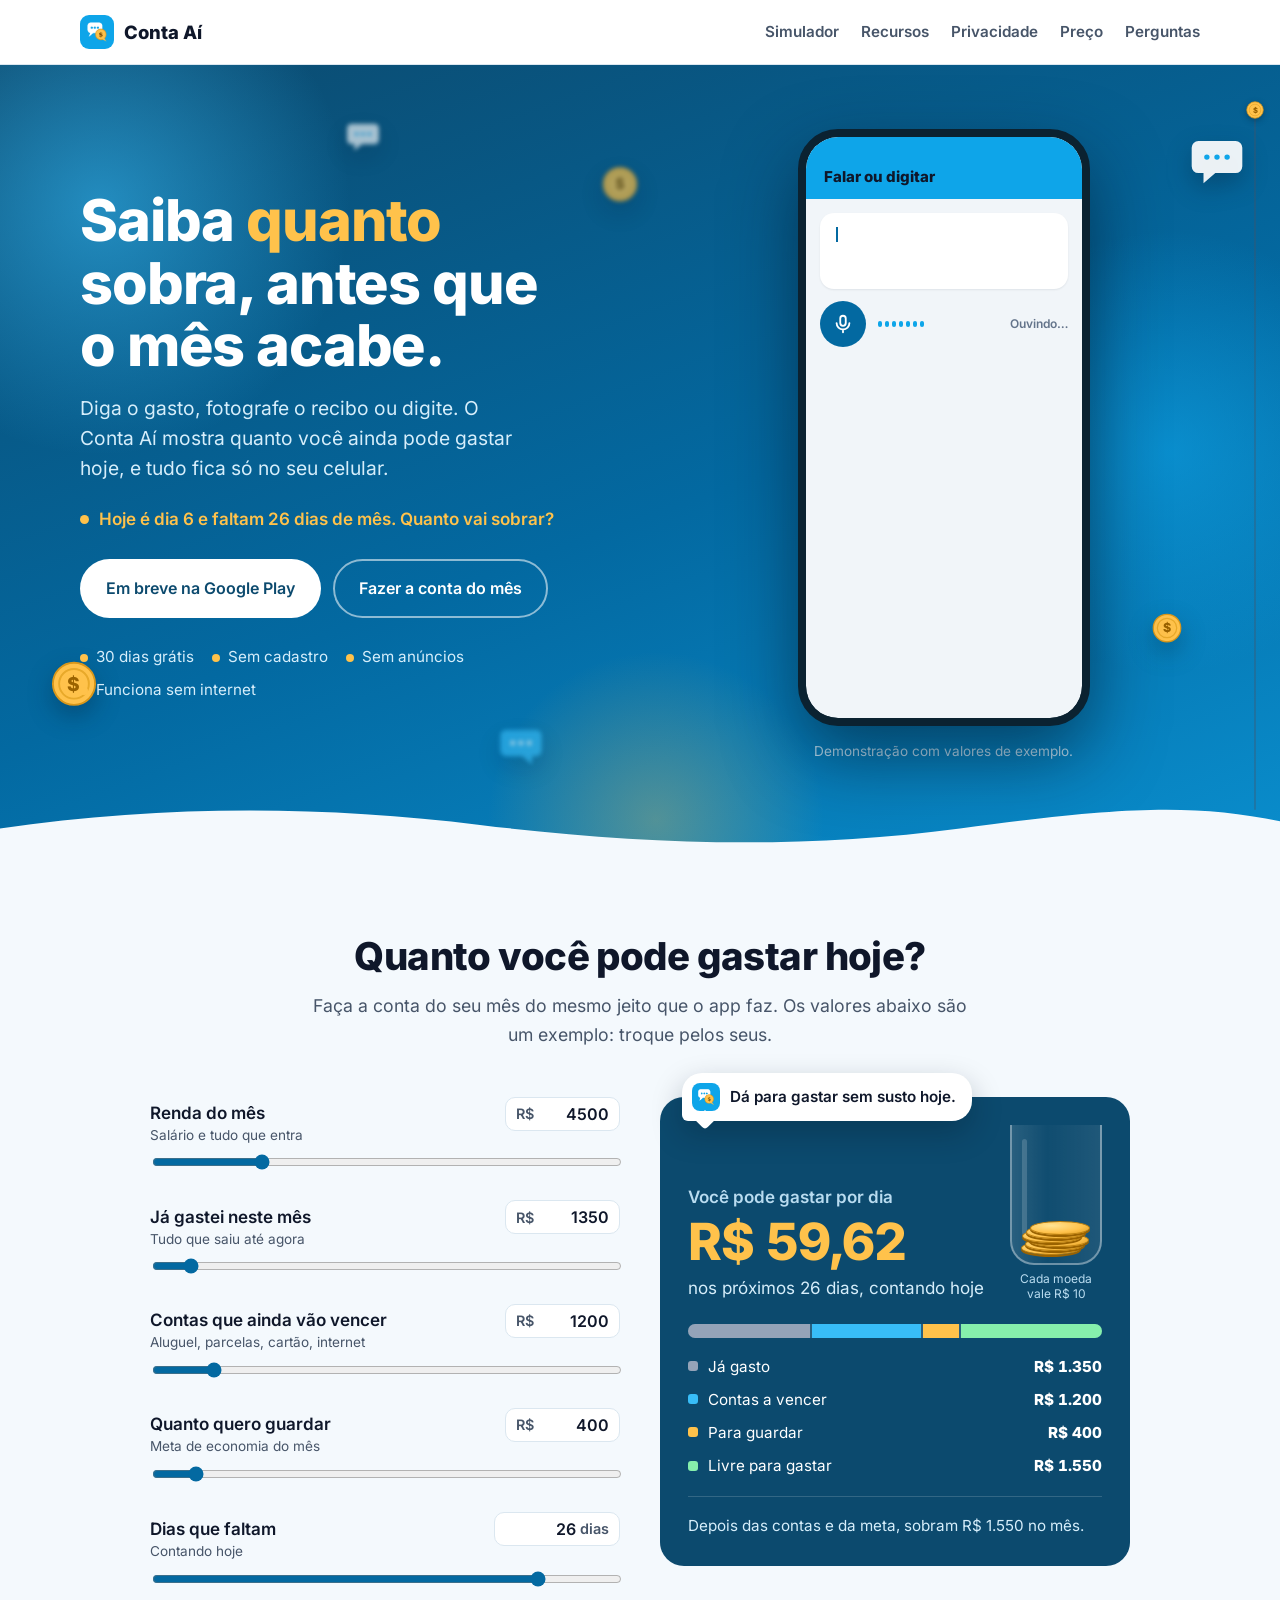
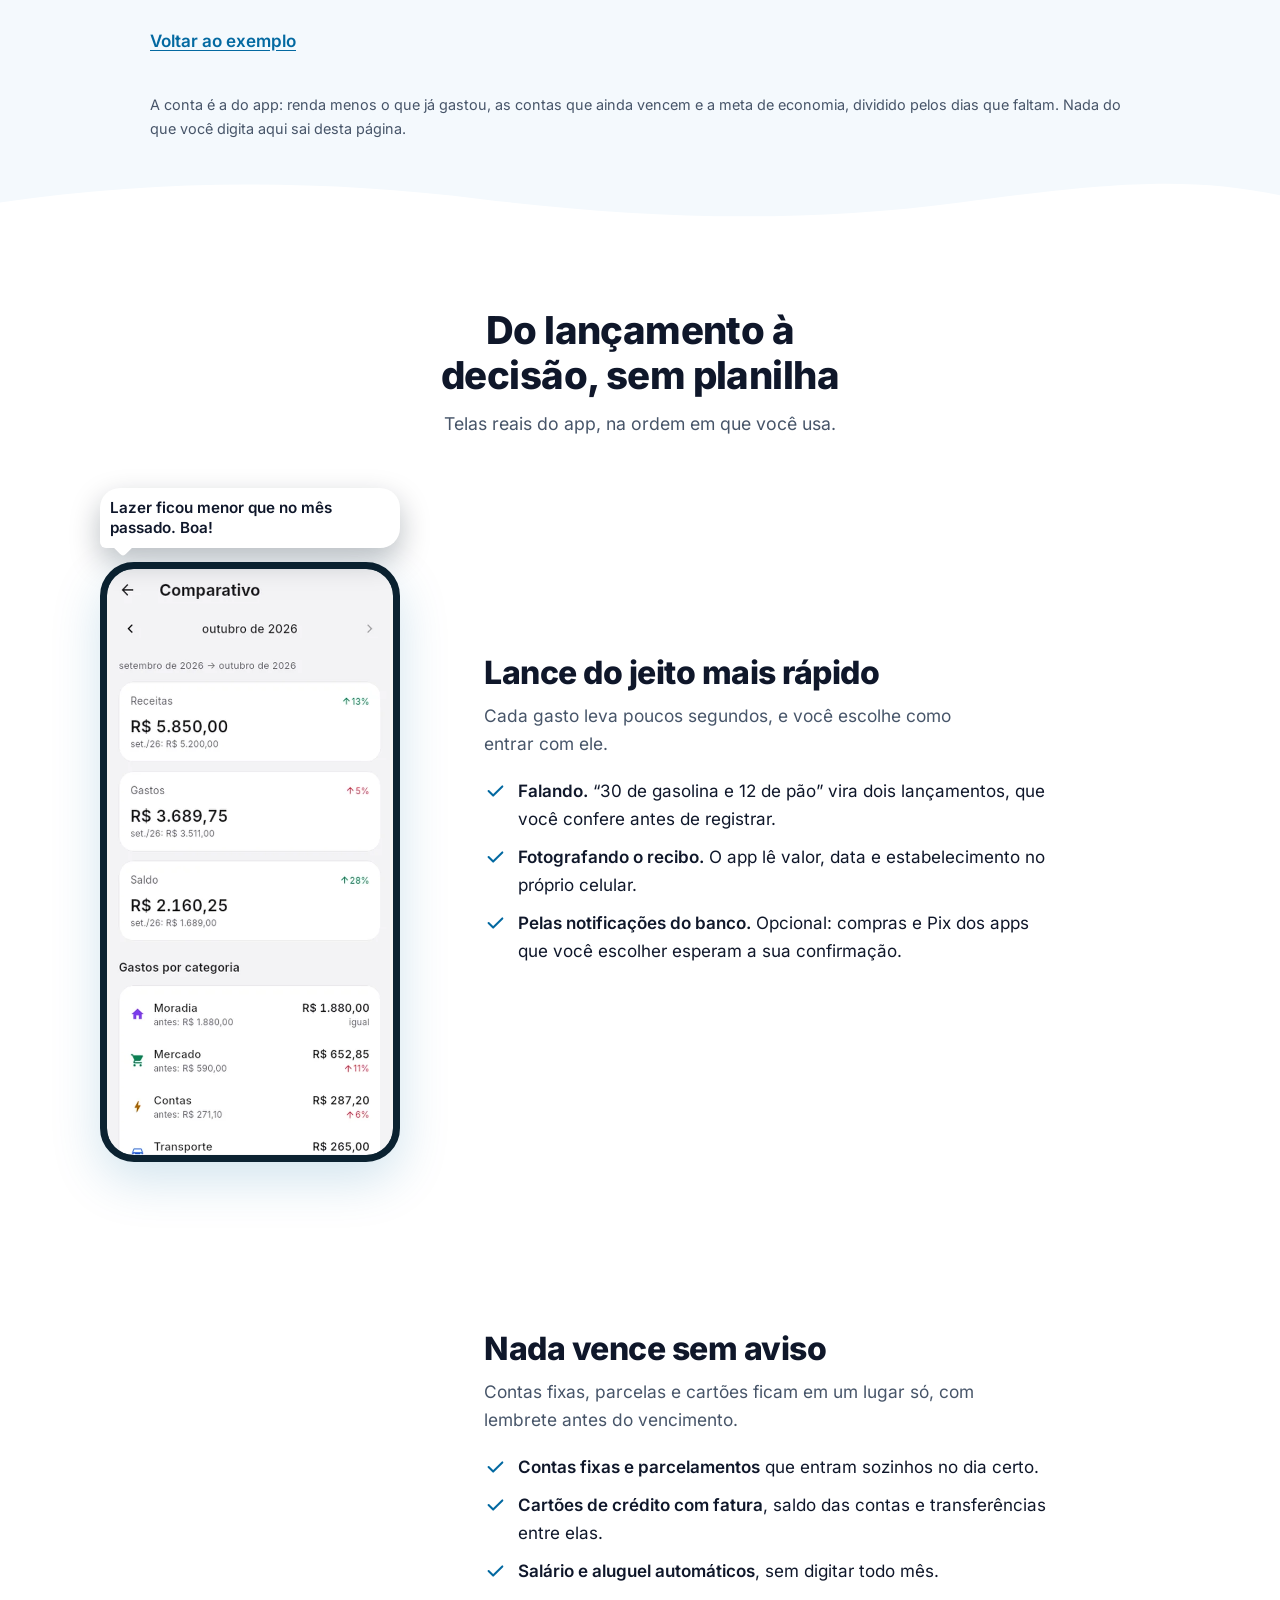
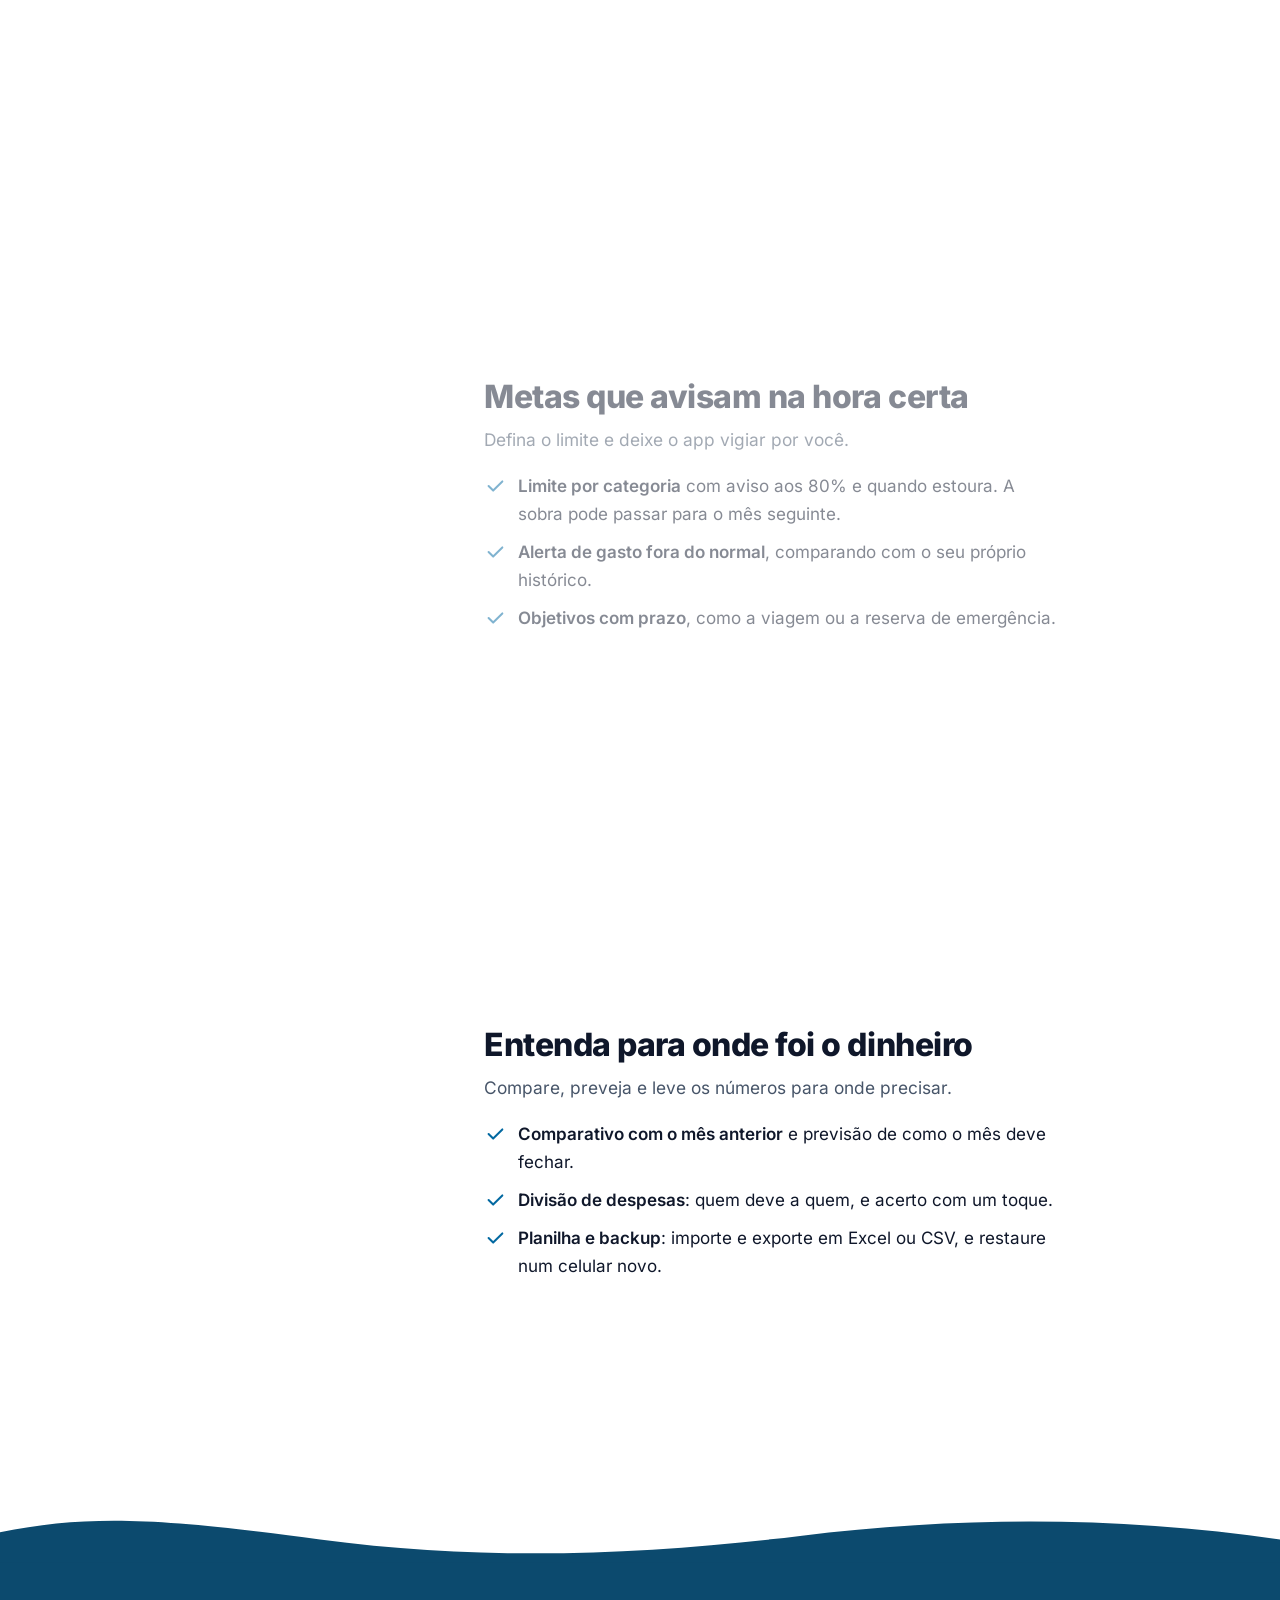
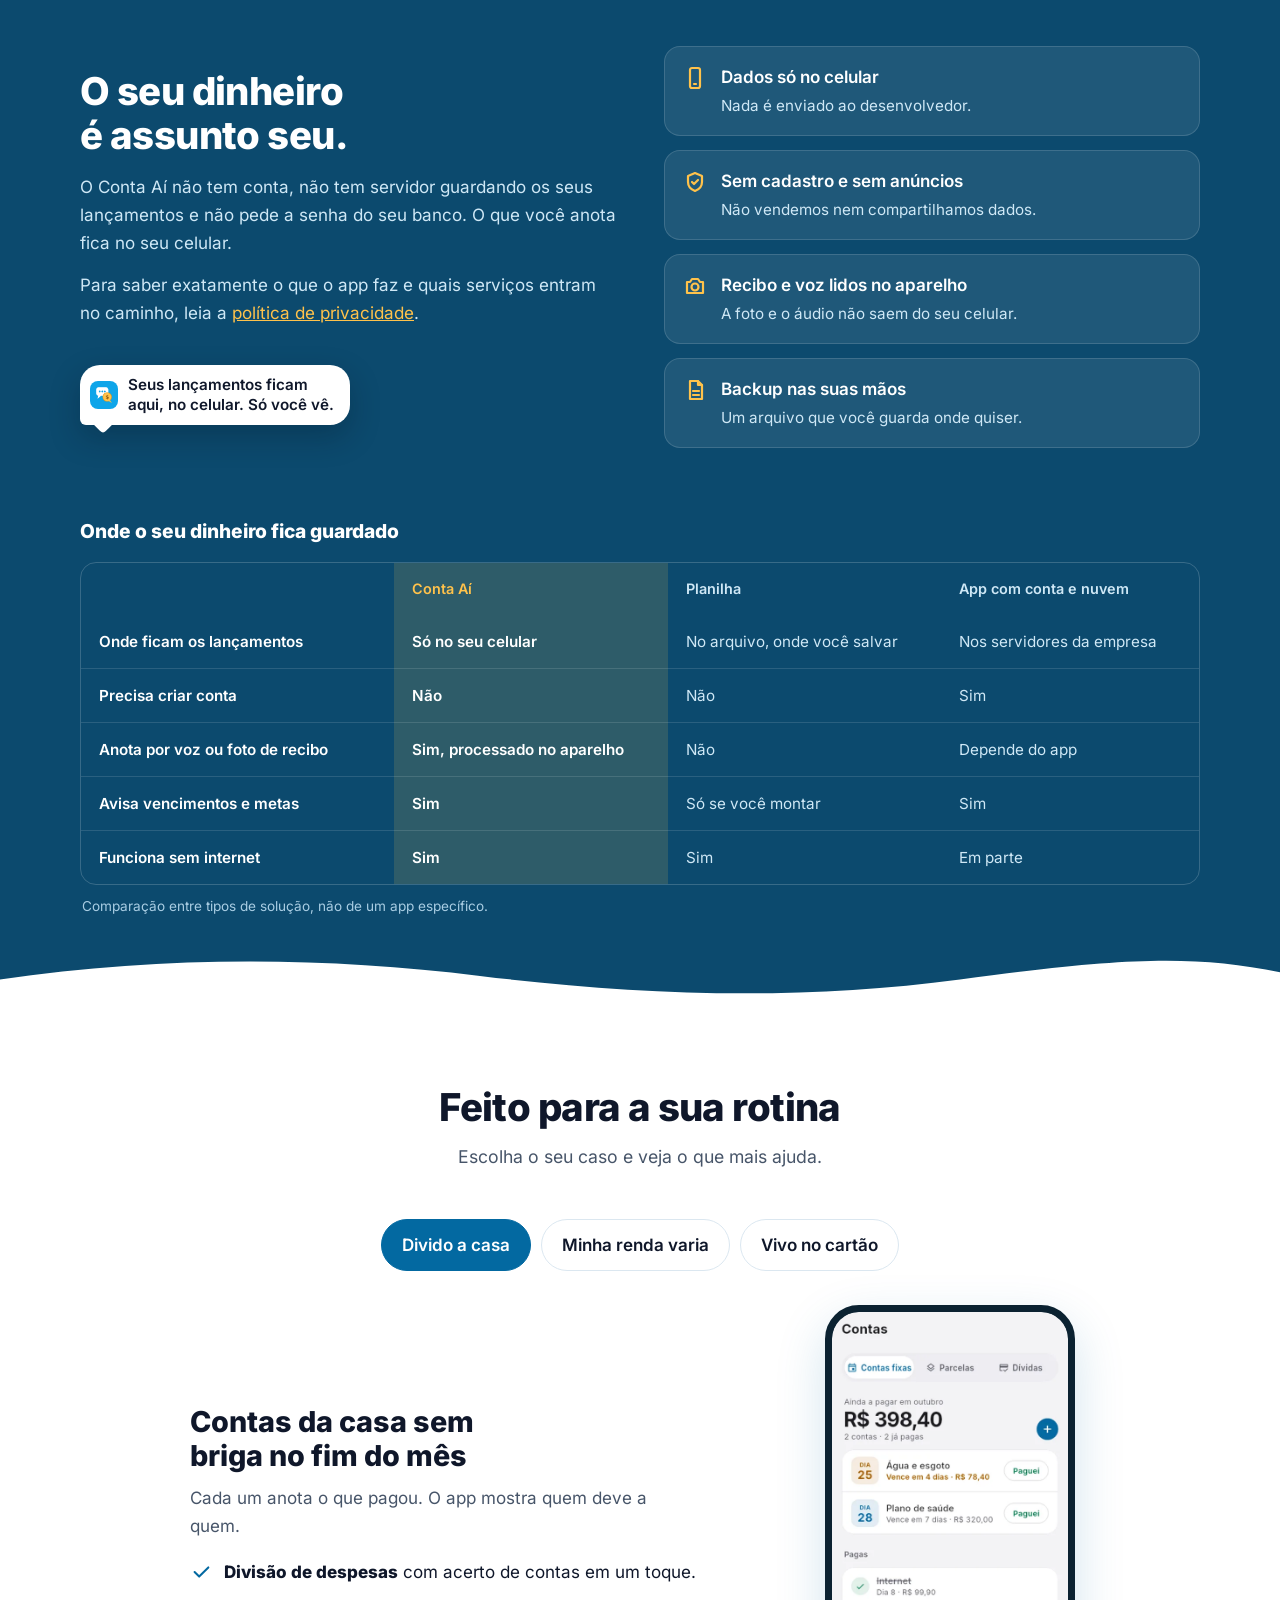
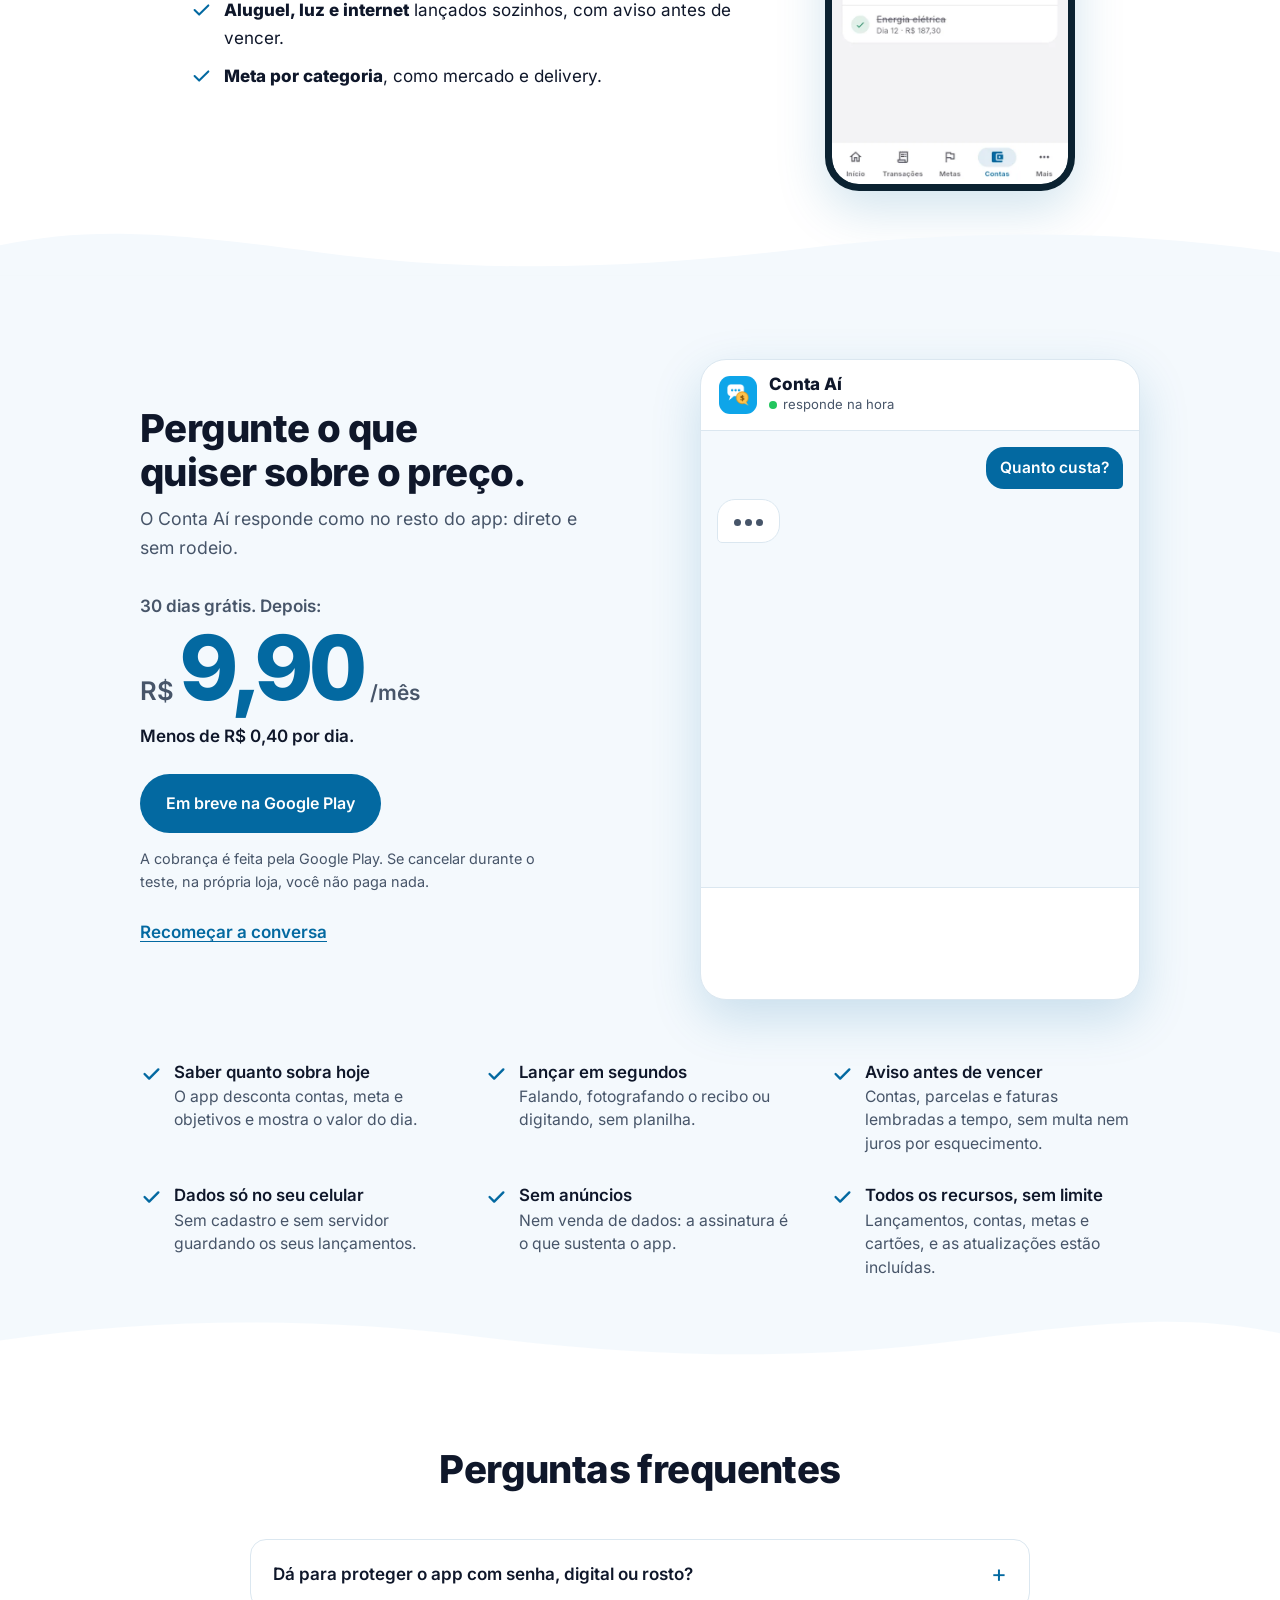
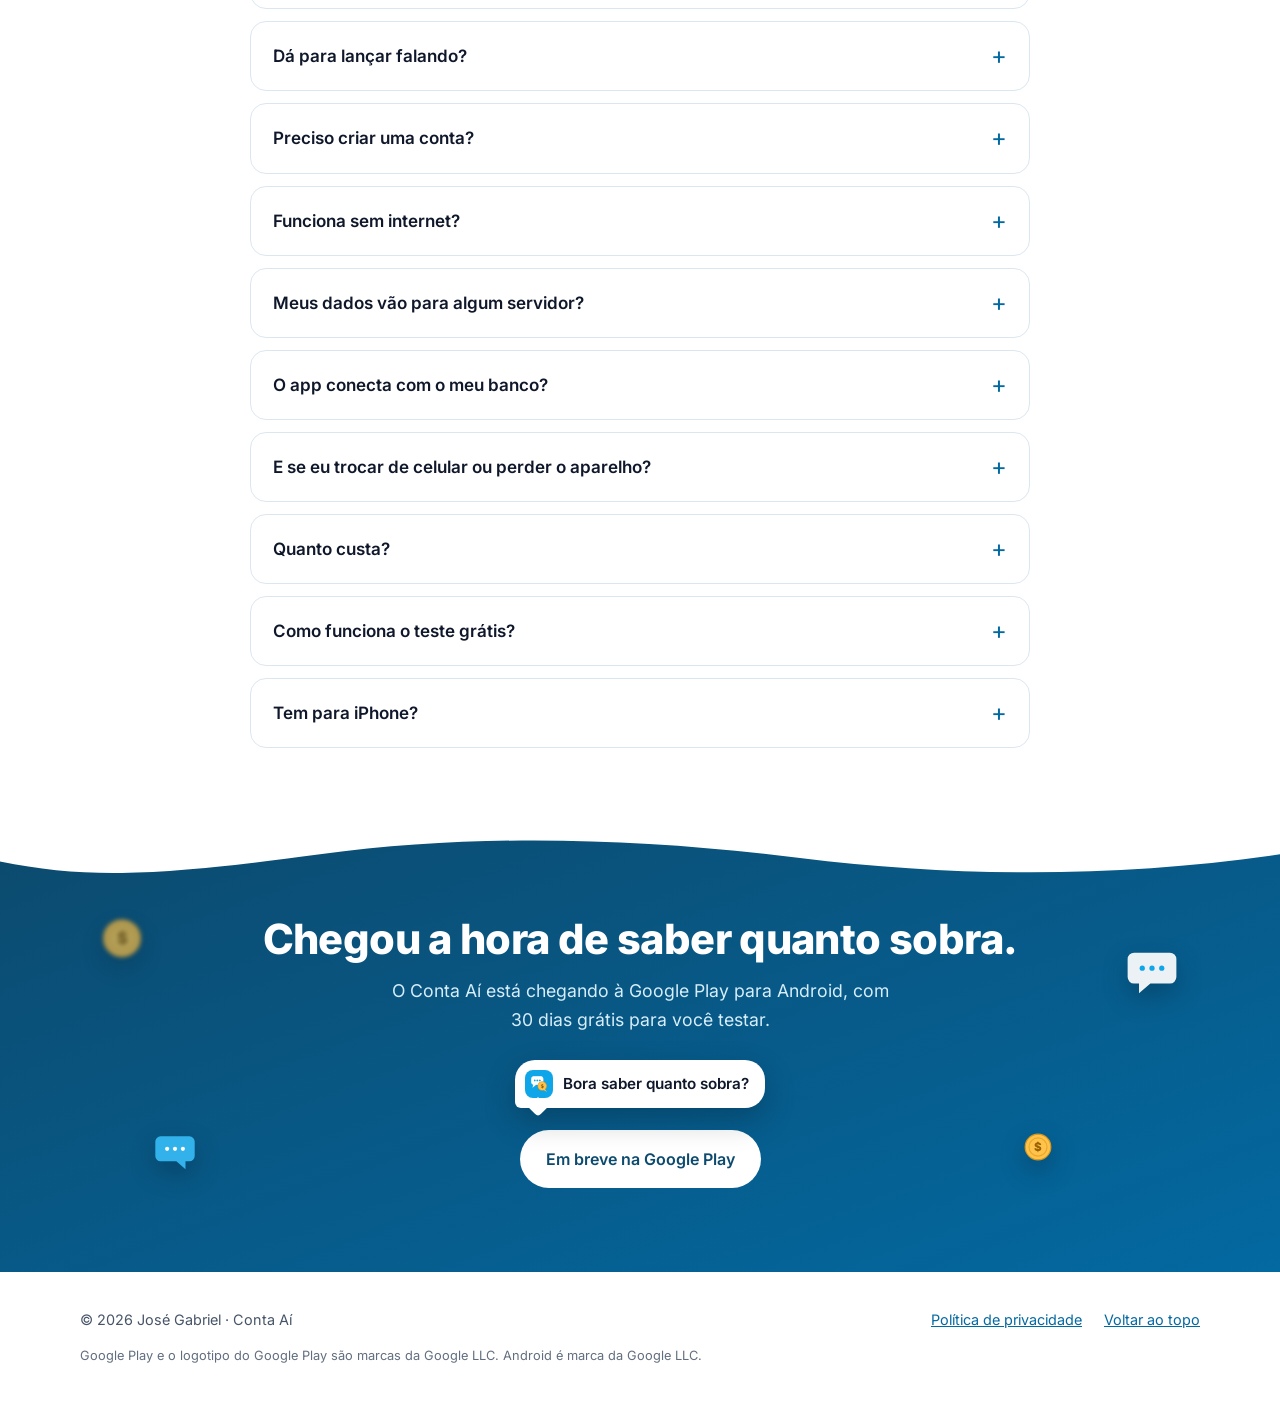
==== commit 3689220e: "Corrige moeda gigante por cache de CSS e travamento na rolagem Co-Authored-By: Claude Sonnet 5.5 <no" ====
--- a/index.html
+++ b/index.html
@@ -18,7 +18,7 @@
 <meta property="og:image" content="https://jgabriel893.github.io/conta-ai/img/og-imagem.png">
 <meta name="twitter:card" content="summary_large_image">
 <link rel="preload" href="fonts/Inter-800.ttf" as="font" type="font/ttf" crossorigin>
-<link rel="stylesheet" href="landing.css">
+<link rel="stylesheet" href="landing.css?v=bf40b3af">
 <script type="application/ld+json">{"@context":"https://schema.org","@type":"SoftwareApplication","name":"Conta Aí","applicationCategory":"FinanceApplication","operatingSystem":"Android","inLanguage":"pt-BR","description":"Controle de gastos pessoais para Android, com os dados só no celular."}</script>
 </head>
 <body>
@@ -35,10 +35,10 @@
     </nav>
   </div>
 </header>
-<div class="fio" aria-hidden="true"><i class="fio-cheio"></i><span class="fio-moeda"><svg viewBox="0 0 48 48" aria-hidden="true"><circle cx="24" cy="24" r="22" fill="#ffc24b"/><circle cx="24" cy="24" r="22" fill="none" stroke="#d9971a" stroke-width="2"/><circle cx="24" cy="24" r="15.5" fill="none" stroke="#e8a92a" stroke-width="2"/><text x="24" y="31" text-anchor="middle" font-family="Inter,sans-serif" font-weight="800" font-size="20" fill="#9a6200">$</text></svg></span></div>
+<div class="fio" aria-hidden="true"><i class="fio-cheio"></i><span class="fio-moeda"><svg width="48" height="48" viewBox="0 0 48 48" aria-hidden="true"><circle cx="24" cy="24" r="22" fill="#ffc24b"/><circle cx="24" cy="24" r="22" fill="none" stroke="#d9971a" stroke-width="2"/><circle cx="24" cy="24" r="15.5" fill="none" stroke="#e8a92a" stroke-width="2"/><text x="24" y="31" text-anchor="middle" font-family="Inter,sans-serif" font-weight="800" font-size="20" fill="#9a6200">$</text></svg></span></div>
 
 <main id="inicio">
-<div class="heroi tem-curva"><div class="blob b1" aria-hidden="true"></div><div class="blob b2" aria-hidden="true"></div><div class="blob b3" aria-hidden="true"></div><span class="flut longe" data-v="-0.1" style="left:47%;top:13%;--t:36px;--b:6.5s;--d:-1s"><svg viewBox="0 0 48 48" aria-hidden="true"><circle cx="24" cy="24" r="22" fill="#ffc24b"/><circle cx="24" cy="24" r="22" fill="none" stroke="#d9971a" stroke-width="2"/><circle cx="24" cy="24" r="15.5" fill="none" stroke="#e8a92a" stroke-width="2"/><text x="24" y="31" text-anchor="middle" font-family="Inter,sans-serif" font-weight="800" font-size="20" fill="#9a6200">$</text></svg></span><span class="flut " data-v="-0.22" style="left:93%;top:9%;--t:54px;--b:7.5s;--d:-3s"><svg viewBox="0 0 64 56" aria-hidden="true"><path d="M10 4h44a8 8 0 0 1 8 8v22a8 8 0 0 1-8 8H30L16 54V42h-6a8 8 0 0 1-8-8V12a8 8 0 0 1 8-8z" fill="#fff" fill-opacity=".92"/><circle cx="20" cy="23" r="3.2" fill="#0ea5e9"/><circle cx="32" cy="23" r="3.2" fill="#0ea5e9"/><circle cx="44" cy="23" r="3.2" fill="#0ea5e9"/></svg></span><span class="flut so-desk" data-v="-0.16" style="left:4%;top:76%;--t:46px;--b:5.5s;--d:-2s"><svg viewBox="0 0 48 48" aria-hidden="true"><circle cx="24" cy="24" r="22" fill="#ffc24b"/><circle cx="24" cy="24" r="22" fill="none" stroke="#d9971a" stroke-width="2"/><circle cx="24" cy="24" r="15.5" fill="none" stroke="#e8a92a" stroke-width="2"/><text x="24" y="31" text-anchor="middle" font-family="Inter,sans-serif" font-weight="800" font-size="20" fill="#9a6200">$</text></svg></span><span class="flut so-desk longe" data-v="-0.08" style="left:39%;top:84%;--t:44px;--b:8s;--d:-4s"><svg viewBox="0 0 64 56" aria-hidden="true"><path d="M54 4H10a8 8 0 0 0-8 8v22a8 8 0 0 0 8 8h24l14 12V42h6a8 8 0 0 0 8-8V12a8 8 0 0 0-8-8z" fill="#38bdf8" fill-opacity=".9"/><circle cx="20" cy="23" r="3.2" fill="#fff"/><circle cx="32" cy="23" r="3.2" fill="#fff"/><circle cx="44" cy="23" r="3.2" fill="#fff"/></svg></span><span class="flut " data-v="-0.26" style="left:90%;top:70%;--t:30px;--b:6s;--d:-5s"><svg viewBox="0 0 48 48" aria-hidden="true"><circle cx="24" cy="24" r="22" fill="#ffc24b"/><circle cx="24" cy="24" r="22" fill="none" stroke="#d9971a" stroke-width="2"/><circle cx="24" cy="24" r="15.5" fill="none" stroke="#e8a92a" stroke-width="2"/><text x="24" y="31" text-anchor="middle" font-family="Inter,sans-serif" font-weight="800" font-size="20" fill="#9a6200">$</text></svg></span><span class="flut so-desk longe" data-v="-0.05" style="left:27%;top:7%;--t:34px;--b:9s;--d:-6s"><svg viewBox="0 0 64 56" aria-hidden="true"><path d="M10 4h44a8 8 0 0 1 8 8v22a8 8 0 0 1-8 8H30L16 54V42h-6a8 8 0 0 1-8-8V12a8 8 0 0 1 8-8z" fill="#fff" fill-opacity=".92"/><circle cx="20" cy="23" r="3.2" fill="#0ea5e9"/><circle cx="32" cy="23" r="3.2" fill="#0ea5e9"/><circle cx="44" cy="23" r="3.2" fill="#0ea5e9"/></svg></span>
+<div class="heroi tem-curva"><div class="blob b1" aria-hidden="true"></div><div class="blob b2" aria-hidden="true"></div><div class="blob b3" aria-hidden="true"></div><span class="flut longe" data-v="-0.1" style="left:47%;top:13%;--t:36px;--b:6.5s;--d:-1s"><svg width="48" height="48" viewBox="0 0 48 48" aria-hidden="true"><circle cx="24" cy="24" r="22" fill="#ffc24b"/><circle cx="24" cy="24" r="22" fill="none" stroke="#d9971a" stroke-width="2"/><circle cx="24" cy="24" r="15.5" fill="none" stroke="#e8a92a" stroke-width="2"/><text x="24" y="31" text-anchor="middle" font-family="Inter,sans-serif" font-weight="800" font-size="20" fill="#9a6200">$</text></svg></span><span class="flut " data-v="-0.22" style="left:93%;top:9%;--t:54px;--b:7.5s;--d:-3s"><svg width="64" height="56" viewBox="0 0 64 56" aria-hidden="true"><path d="M10 4h44a8 8 0 0 1 8 8v22a8 8 0 0 1-8 8H30L16 54V42h-6a8 8 0 0 1-8-8V12a8 8 0 0 1 8-8z" fill="#fff" fill-opacity=".92"/><circle cx="20" cy="23" r="3.2" fill="#0ea5e9"/><circle cx="32" cy="23" r="3.2" fill="#0ea5e9"/><circle cx="44" cy="23" r="3.2" fill="#0ea5e9"/></svg></span><span class="flut so-desk" data-v="-0.16" style="left:4%;top:76%;--t:46px;--b:5.5s;--d:-2s"><svg width="48" height="48" viewBox="0 0 48 48" aria-hidden="true"><circle cx="24" cy="24" r="22" fill="#ffc24b"/><circle cx="24" cy="24" r="22" fill="none" stroke="#d9971a" stroke-width="2"/><circle cx="24" cy="24" r="15.5" fill="none" stroke="#e8a92a" stroke-width="2"/><text x="24" y="31" text-anchor="middle" font-family="Inter,sans-serif" font-weight="800" font-size="20" fill="#9a6200">$</text></svg></span><span class="flut so-desk longe" data-v="-0.08" style="left:39%;top:84%;--t:44px;--b:8s;--d:-4s"><svg width="64" height="56" viewBox="0 0 64 56" aria-hidden="true"><path d="M54 4H10a8 8 0 0 0-8 8v22a8 8 0 0 0 8 8h24l14 12V42h6a8 8 0 0 0 8-8V12a8 8 0 0 0-8-8z" fill="#38bdf8" fill-opacity=".9"/><circle cx="20" cy="23" r="3.2" fill="#fff"/><circle cx="32" cy="23" r="3.2" fill="#fff"/><circle cx="44" cy="23" r="3.2" fill="#fff"/></svg></span><span class="flut " data-v="-0.26" style="left:90%;top:70%;--t:30px;--b:6s;--d:-5s"><svg width="48" height="48" viewBox="0 0 48 48" aria-hidden="true"><circle cx="24" cy="24" r="22" fill="#ffc24b"/><circle cx="24" cy="24" r="22" fill="none" stroke="#d9971a" stroke-width="2"/><circle cx="24" cy="24" r="15.5" fill="none" stroke="#e8a92a" stroke-width="2"/><text x="24" y="31" text-anchor="middle" font-family="Inter,sans-serif" font-weight="800" font-size="20" fill="#9a6200">$</text></svg></span><span class="flut so-desk longe" data-v="-0.05" style="left:27%;top:7%;--t:34px;--b:9s;--d:-6s"><svg width="64" height="56" viewBox="0 0 64 56" aria-hidden="true"><path d="M10 4h44a8 8 0 0 1 8 8v22a8 8 0 0 1-8 8H30L16 54V42h-6a8 8 0 0 1-8-8V12a8 8 0 0 1 8-8z" fill="#fff" fill-opacity=".92"/><circle cx="20" cy="23" r="3.2" fill="#0ea5e9"/><circle cx="32" cy="23" r="3.2" fill="#0ea5e9"/><circle cx="44" cy="23" r="3.2" fill="#0ea5e9"/></svg></span>
   <div class="contido">
     <div>
       <h1>Saiba <em>quanto</em> sobra, antes que o mês acabe.</h1>
@@ -59,14 +59,14 @@
             <div class="corpo">
               <div class="fala"><span id="fala-texto">30 de gasolina, 12 de pão e 25 de sorvete</span><span class="cursor"></span></div>
               <div class="mic-linha" id="mic-linha">
-                <div class="mic"><svg viewBox="0 0 24 24"><rect x="9" y="3" width="6" height="11" rx="3"/><path d="M5 11a7 7 0 0 0 14 0M12 18v3"/></svg></div>
+                <div class="mic"><svg width="24" height="24" viewBox="0 0 24 24"><rect x="9" y="3" width="6" height="11" rx="3"/><path d="M5 11a7 7 0 0 0 14 0M12 18v3"/></svg></div>
                 <div class="onda"><i></i><i></i><i></i><i></i><i></i><i></i><i></i></div>
                 <span class="estado" id="mic-estado">Entendi 3 gastos</span>
               </div>
               <ul class="itens" id="itens">
-                <li class="entrou"><span class="ok"><svg viewBox="0 0 24 24"><path d="M5 12l5 5L20 7"/></svg></span><div><b>Gasolina</b><span class="chip transporte">Transporte</span></div><span class="valor">R$ 30,00</span></li>
-                <li class="entrou"><span class="ok"><svg viewBox="0 0 24 24"><path d="M5 12l5 5L20 7"/></svg></span><div><b>Pão</b><span class="chip alimentacao">Alimentação</span></div><span class="valor">R$ 12,00</span></li>
-                <li class="entrou"><span class="ok"><svg viewBox="0 0 24 24"><path d="M5 12l5 5L20 7"/></svg></span><div><b>Sorvete</b><span class="chip alimentacao">Alimentação</span></div><span class="valor">R$ 25,00</span></li>
+                <li class="entrou"><span class="ok"><svg width="24" height="24" viewBox="0 0 24 24"><path d="M5 12l5 5L20 7"/></svg></span><div><b>Gasolina</b><span class="chip transporte">Transporte</span></div><span class="valor">R$ 30,00</span></li>
+                <li class="entrou"><span class="ok"><svg width="24" height="24" viewBox="0 0 24 24"><path d="M5 12l5 5L20 7"/></svg></span><div><b>Pão</b><span class="chip alimentacao">Alimentação</span></div><span class="valor">R$ 12,00</span></li>
+                <li class="entrou"><span class="ok"><svg width="24" height="24" viewBox="0 0 24 24"><path d="M5 12l5 5L20 7"/></svg></span><div><b>Sorvete</b><span class="chip alimentacao">Alimentação</span></div><span class="valor">R$ 25,00</span></li>
               </ul>
               <div class="registrar entrou" id="registrar">Registrar 3 gastos</div>
             </div>
@@ -95,10 +95,10 @@
       <p class="demo-nota">Demonstração com valores de exemplo.</p>
     </div>
   </div>
-  <svg class="curva baixo" style="color:var(--superficie)" viewBox="0 0 1440 60" preserveAspectRatio="none" aria-hidden="true"><path d="M0 60V34C180 8 360 8 540 30S900 58 1080 34S1340 6 1440 26V60Z"/></svg>
+  <svg width="1440" height="60" class="curva baixo" style="color:var(--superficie)" viewBox="0 0 1440 60" preserveAspectRatio="none" aria-hidden="true"><path d="M0 60V34C180 8 360 8 540 30S900 58 1080 34S1340 6 1440 26V60Z"/></svg>
 </div>
 
-<section id="simulador" class="tem-curva alt"><svg class="curva baixo" style="color:var(--fundo)" viewBox="0 0 1440 60" preserveAspectRatio="none" aria-hidden="true"><path d="M0 60V34C180 8 360 8 540 30S900 58 1080 34S1340 6 1440 26V60Z"/></svg>
+<section id="simulador" class="tem-curva alt"><svg width="1440" height="60" class="curva baixo" style="color:var(--fundo)" viewBox="0 0 1440 60" preserveAspectRatio="none" aria-hidden="true"><path d="M0 60V34C180 8 360 8 540 30S900 58 1080 34S1340 6 1440 26V60Z"/></svg>
   <div class="contido">
     <div class="titulo"><h2>Quanto você pode gastar hoje?</h2><p>Faça a conta do seu mês do mesmo jeito que o app faz. Os valores abaixo são um exemplo: troque pelos seus.</p></div>
     <div class="sim">
@@ -150,7 +150,7 @@
   </div>
 </section>
 
-<section class="tem-curva" id="recursos"><svg class="curva baixo esp" style="color:var(--azul-900)" viewBox="0 0 1440 60" preserveAspectRatio="none" aria-hidden="true"><path d="M0 60V34C180 8 360 8 540 30S900 58 1080 34S1340 6 1440 26V60Z"/></svg>
+<section class="tem-curva" id="recursos"><svg width="1440" height="60" class="curva baixo esp" style="color:var(--azul-900)" viewBox="0 0 1440 60" preserveAspectRatio="none" aria-hidden="true"><path d="M0 60V34C180 8 360 8 540 30S900 58 1080 34S1340 6 1440 26V60Z"/></svg>
   <div class="contido">
     <div class="titulo"><h2>Do lançamento à decisão, sem planilha</h2><p>Telas reais do app, na ordem em que você usa.</p></div>
     <div class="historia-grade">
@@ -169,9 +169,9 @@
           <h3>Lance do jeito mais rápido</h3>
           <p>Cada gasto leva poucos segundos, e você escolhe como entrar com ele.</p>
           <ul>
-            <li><svg viewBox="0 0 24 24"><path d="M5 12l5 5L20 7"/></svg><span><strong>Falando.</strong> “30 de gasolina e 12 de pão” vira dois lançamentos, que você confere antes de registrar.</span></li>
-            <li><svg viewBox="0 0 24 24"><path d="M5 12l5 5L20 7"/></svg><span><strong>Fotografando o recibo.</strong> O app lê valor, data e estabelecimento no próprio celular.</span></li>
-            <li><svg viewBox="0 0 24 24"><path d="M5 12l5 5L20 7"/></svg><span><strong>Pelas notificações do banco.</strong> Opcional: compras e Pix dos apps que você escolher esperam a sua confirmação.</span></li>
+            <li><svg width="24" height="24" viewBox="0 0 24 24"><path d="M5 12l5 5L20 7"/></svg><span><strong>Falando.</strong> “30 de gasolina e 12 de pão” vira dois lançamentos, que você confere antes de registrar.</span></li>
+            <li><svg width="24" height="24" viewBox="0 0 24 24"><path d="M5 12l5 5L20 7"/></svg><span><strong>Fotografando o recibo.</strong> O app lê valor, data e estabelecimento no próprio celular.</span></li>
+            <li><svg width="24" height="24" viewBox="0 0 24 24"><path d="M5 12l5 5L20 7"/></svg><span><strong>Pelas notificações do banco.</strong> Opcional: compras e Pix dos apps que você escolher esperam a sua confirmação.</span></li>
           </ul>
         </article>
         <article class="bloco" data-tela="1" data-fala="A conta de luz vence dia 5. Já te avisei.">
@@ -179,9 +179,9 @@
           <h3>Nada vence sem aviso</h3>
           <p>Contas fixas, parcelas e cartões ficam em um lugar só, com lembrete antes do vencimento.</p>
           <ul>
-            <li><svg viewBox="0 0 24 24"><path d="M5 12l5 5L20 7"/></svg><span><strong>Contas fixas e parcelamentos</strong> que entram sozinhos no dia certo.</span></li>
-            <li><svg viewBox="0 0 24 24"><path d="M5 12l5 5L20 7"/></svg><span><strong>Cartões de crédito com fatura</strong>, saldo das contas e transferências entre elas.</span></li>
-            <li><svg viewBox="0 0 24 24"><path d="M5 12l5 5L20 7"/></svg><span><strong>Salário e aluguel automáticos</strong>, sem digitar todo mês.</span></li>
+            <li><svg width="24" height="24" viewBox="0 0 24 24"><path d="M5 12l5 5L20 7"/></svg><span><strong>Contas fixas e parcelamentos</strong> que entram sozinhos no dia certo.</span></li>
+            <li><svg width="24" height="24" viewBox="0 0 24 24"><path d="M5 12l5 5L20 7"/></svg><span><strong>Cartões de crédito com fatura</strong>, saldo das contas e transferências entre elas.</span></li>
+            <li><svg width="24" height="24" viewBox="0 0 24 24"><path d="M5 12l5 5L20 7"/></svg><span><strong>Salário e aluguel automáticos</strong>, sem digitar todo mês.</span></li>
           </ul>
         </article>
         <article class="bloco" data-tela="2" data-fala="Mercado chegou em 80% da meta. Segura aí.">
@@ -189,9 +189,9 @@
           <h3>Metas que avisam na hora certa</h3>
           <p>Defina o limite e deixe o app vigiar por você.</p>
           <ul>
-            <li><svg viewBox="0 0 24 24"><path d="M5 12l5 5L20 7"/></svg><span><strong>Limite por categoria</strong> com aviso aos 80% e quando estoura. A sobra pode passar para o mês seguinte.</span></li>
-            <li><svg viewBox="0 0 24 24"><path d="M5 12l5 5L20 7"/></svg><span><strong>Alerta de gasto fora do normal</strong>, comparando com o seu próprio histórico.</span></li>
-            <li><svg viewBox="0 0 24 24"><path d="M5 12l5 5L20 7"/></svg><span><strong>Objetivos com prazo</strong>, como a viagem ou a reserva de emergência.</span></li>
+            <li><svg width="24" height="24" viewBox="0 0 24 24"><path d="M5 12l5 5L20 7"/></svg><span><strong>Limite por categoria</strong> com aviso aos 80% e quando estoura. A sobra pode passar para o mês seguinte.</span></li>
+            <li><svg width="24" height="24" viewBox="0 0 24 24"><path d="M5 12l5 5L20 7"/></svg><span><strong>Alerta de gasto fora do normal</strong>, comparando com o seu próprio histórico.</span></li>
+            <li><svg width="24" height="24" viewBox="0 0 24 24"><path d="M5 12l5 5L20 7"/></svg><span><strong>Objetivos com prazo</strong>, como a viagem ou a reserva de emergência.</span></li>
           </ul>
         </article>
         <article class="bloco" data-tela="3" data-fala="Lazer ficou menor que no mês passado. Boa!">
@@ -199,9 +199,9 @@
           <h3>Entenda para onde foi o dinheiro</h3>
           <p>Compare, preveja e leve os números para onde precisar.</p>
           <ul>
-            <li><svg viewBox="0 0 24 24"><path d="M5 12l5 5L20 7"/></svg><span><strong>Comparativo com o mês anterior</strong> e previsão de como o mês deve fechar.</span></li>
-            <li><svg viewBox="0 0 24 24"><path d="M5 12l5 5L20 7"/></svg><span><strong>Divisão de despesas</strong>: quem deve a quem, e acerto com um toque.</span></li>
-            <li><svg viewBox="0 0 24 24"><path d="M5 12l5 5L20 7"/></svg><span><strong>Planilha e backup</strong>: importe e exporte em Excel ou CSV, e restaure num celular novo.</span></li>
+            <li><svg width="24" height="24" viewBox="0 0 24 24"><path d="M5 12l5 5L20 7"/></svg><span><strong>Comparativo com o mês anterior</strong> e previsão de como o mês deve fechar.</span></li>
+            <li><svg width="24" height="24" viewBox="0 0 24 24"><path d="M5 12l5 5L20 7"/></svg><span><strong>Divisão de despesas</strong>: quem deve a quem, e acerto com um toque.</span></li>
+            <li><svg width="24" height="24" viewBox="0 0 24 24"><path d="M5 12l5 5L20 7"/></svg><span><strong>Planilha e backup</strong>: importe e exporte em Excel ou CSV, e restaure num celular novo.</span></li>
           </ul>
         </article>
       </div>
@@ -209,7 +209,7 @@
   </div>
 </section>
 
-<section class="tem-curva privacidade" id="privacidade"><svg class="curva baixo" style="color:var(--fundo)" viewBox="0 0 1440 60" preserveAspectRatio="none" aria-hidden="true"><path d="M0 60V34C180 8 360 8 540 30S900 58 1080 34S1340 6 1440 26V60Z"/></svg>
+<section class="tem-curva privacidade" id="privacidade"><svg width="1440" height="60" class="curva baixo" style="color:var(--fundo)" viewBox="0 0 1440 60" preserveAspectRatio="none" aria-hidden="true"><path d="M0 60V34C180 8 360 8 540 30S900 58 1080 34S1340 6 1440 26V60Z"/></svg>
   <div class="contido">
     <div>
       <h2>O seu dinheiro é assunto seu.</h2>
@@ -218,10 +218,10 @@
       <div class="bolha pop" aria-hidden="true"><img src="img/icone-192.png" width="28" height="28" alt=""><span>Seus lançamentos ficam aqui, no celular. Só você vê.</span></div>
     </div>
     <ul class="garantias">
-      <li><svg viewBox="0 0 24 24" aria-hidden="true"><rect x="7" y="2" width="10" height="20" rx="2"/><path d="M11 18h2"/></svg><div><strong>Dados só no celular</strong><span>Nada é enviado ao desenvolvedor.</span></div></li>
-      <li><svg viewBox="0 0 24 24" aria-hidden="true"><path d="M12 3 5 6v6c0 4.5 3 7.5 7 9 4-1.5 7-4.5 7-9V6z"/><path d="m9 12 2 2 4-4"/></svg><div><strong>Sem cadastro e sem anúncios</strong><span>Não vendemos nem compartilhamos dados.</span></div></li>
-      <li><svg viewBox="0 0 24 24" aria-hidden="true"><path d="M4 8h3l2-3h6l2 3h3v11H4z"/><circle cx="12" cy="13" r="3.5"/></svg><div><strong>Recibo e voz lidos no aparelho</strong><span>A foto e o áudio não saem do seu celular.</span></div></li>
-      <li><svg viewBox="0 0 24 24" aria-hidden="true"><path d="M7 3h8l4 4v14H7z"/><path d="M15 3v4h4M10 13h6M10 17h6"/></svg><div><strong>Backup nas suas mãos</strong><span>Um arquivo que você guarda onde quiser.</span></div></li>
+      <li><svg width="24" height="24" viewBox="0 0 24 24" aria-hidden="true"><rect x="7" y="2" width="10" height="20" rx="2"/><path d="M11 18h2"/></svg><div><strong>Dados só no celular</strong><span>Nada é enviado ao desenvolvedor.</span></div></li>
+      <li><svg width="24" height="24" viewBox="0 0 24 24" aria-hidden="true"><path d="M12 3 5 6v6c0 4.5 3 7.5 7 9 4-1.5 7-4.5 7-9V6z"/><path d="m9 12 2 2 4-4"/></svg><div><strong>Sem cadastro e sem anúncios</strong><span>Não vendemos nem compartilhamos dados.</span></div></li>
+      <li><svg width="24" height="24" viewBox="0 0 24 24" aria-hidden="true"><path d="M4 8h3l2-3h6l2 3h3v11H4z"/><circle cx="12" cy="13" r="3.5"/></svg><div><strong>Recibo e voz lidos no aparelho</strong><span>A foto e o áudio não saem do seu celular.</span></div></li>
+      <li><svg width="24" height="24" viewBox="0 0 24 24" aria-hidden="true"><path d="M7 3h8l4 4v14H7z"/><path d="M15 3v4h4M10 13h6M10 17h6"/></svg><div><strong>Backup nas suas mãos</strong><span>Um arquivo que você guarda onde quiser.</span></div></li>
     </ul>
     <div class="comparar">
       <h3>Onde o seu dinheiro fica guardado</h3>
@@ -242,7 +242,7 @@
   </div>
 </section>
 
-<section class="tem-curva" id="para-quem"><svg class="curva baixo esp" style="color:var(--superficie)" viewBox="0 0 1440 60" preserveAspectRatio="none" aria-hidden="true"><path d="M0 60V34C180 8 360 8 540 30S900 58 1080 34S1340 6 1440 26V60Z"/></svg>
+<section class="tem-curva" id="para-quem"><svg width="1440" height="60" class="curva baixo esp" style="color:var(--superficie)" viewBox="0 0 1440 60" preserveAspectRatio="none" aria-hidden="true"><path d="M0 60V34C180 8 360 8 540 30S900 58 1080 34S1340 6 1440 26V60Z"/></svg>
   <div class="contido">
     <div class="titulo"><h2>Feito para a sua rotina</h2><p>Escolha o seu caso e veja o que mais ajuda.</p></div>
     <div class="abas" role="tablist" aria-label="Perfis de uso">
@@ -255,9 +255,9 @@
         <h3>Contas da casa sem briga no fim do mês</h3>
         <p>Cada um anota o que pagou. O app mostra quem deve a quem.</p>
         <ul>
-          <li><svg viewBox="0 0 24 24"><path d="M5 12l5 5L20 7"/></svg><span><strong>Divisão de despesas</strong> com acerto de contas em um toque.</span></li>
-          <li><svg viewBox="0 0 24 24"><path d="M5 12l5 5L20 7"/></svg><span><strong>Aluguel, luz e internet</strong> lançados sozinhos, com aviso antes de vencer.</span></li>
-          <li><svg viewBox="0 0 24 24"><path d="M5 12l5 5L20 7"/></svg><span><strong>Meta por categoria</strong>, como mercado e delivery.</span></li>
+          <li><svg width="24" height="24" viewBox="0 0 24 24"><path d="M5 12l5 5L20 7"/></svg><span><strong>Divisão de despesas</strong> com acerto de contas em um toque.</span></li>
+          <li><svg width="24" height="24" viewBox="0 0 24 24"><path d="M5 12l5 5L20 7"/></svg><span><strong>Aluguel, luz e internet</strong> lançados sozinhos, com aviso antes de vencer.</span></li>
+          <li><svg width="24" height="24" viewBox="0 0 24 24"><path d="M5 12l5 5L20 7"/></svg><span><strong>Meta por categoria</strong>, como mercado e delivery.</span></li>
         </ul>
       </div>
       <div class="celular"><img src="img/tela-04-contas.webp" width="540" height="1080" loading="lazy" alt="Contas fixas com vencimentos e as já pagas"></div>
@@ -267,9 +267,9 @@
         <h3>Mês bom, mês fraco: veja a diferença</h3>
         <p>Quando a renda muda, comparar com o mês anterior vale mais que qualquer meta fixa.</p>
         <ul>
-          <li><svg viewBox="0 0 24 24"><path d="M5 12l5 5L20 7"/></svg><span><strong>Comparativo por categoria</strong> com o mês anterior.</span></li>
-          <li><svg viewBox="0 0 24 24"><path d="M5 12l5 5L20 7"/></svg><span><strong>Previsão de fechamento</strong> para saber se o mês vai sobrar ou faltar.</span></li>
-          <li><svg viewBox="0 0 24 24"><path d="M5 12l5 5L20 7"/></svg><span><strong>Exportação em Excel</strong> para levar ao contador ou à sua planilha.</span></li>
+          <li><svg width="24" height="24" viewBox="0 0 24 24"><path d="M5 12l5 5L20 7"/></svg><span><strong>Comparativo por categoria</strong> com o mês anterior.</span></li>
+          <li><svg width="24" height="24" viewBox="0 0 24 24"><path d="M5 12l5 5L20 7"/></svg><span><strong>Previsão de fechamento</strong> para saber se o mês vai sobrar ou faltar.</span></li>
+          <li><svg width="24" height="24" viewBox="0 0 24 24"><path d="M5 12l5 5L20 7"/></svg><span><strong>Exportação em Excel</strong> para levar ao contador ou à sua planilha.</span></li>
         </ul>
       </div>
       <div class="celular"><img src="img/tela-06-comparativo.webp" width="540" height="1080" loading="lazy" alt="Comparativo do mês atual com o anterior, por categoria"></div>
@@ -279,9 +279,9 @@
         <h3>Fatura sem susto</h3>
         <p>Veja quanto já está comprometido no cartão antes de passar mais uma compra.</p>
         <ul>
-          <li><svg viewBox="0 0 24 24"><path d="M5 12l5 5L20 7"/></svg><span><strong>Cartões com fatura</strong> e aviso antes do vencimento.</span></li>
-          <li><svg viewBox="0 0 24 24"><path d="M5 12l5 5L20 7"/></svg><span><strong>Parcelamentos</strong> que entram a cada mês, sem você lembrar.</span></li>
-          <li><svg viewBox="0 0 24 24"><path d="M5 12l5 5L20 7"/></svg><span><strong>Campo “Pago com”</strong> em cada gasto, para separar cartão, Pix e dinheiro.</span></li>
+          <li><svg width="24" height="24" viewBox="0 0 24 24"><path d="M5 12l5 5L20 7"/></svg><span><strong>Cartões com fatura</strong> e aviso antes do vencimento.</span></li>
+          <li><svg width="24" height="24" viewBox="0 0 24 24"><path d="M5 12l5 5L20 7"/></svg><span><strong>Parcelamentos</strong> que entram a cada mês, sem você lembrar.</span></li>
+          <li><svg width="24" height="24" viewBox="0 0 24 24"><path d="M5 12l5 5L20 7"/></svg><span><strong>Campo “Pago com”</strong> em cada gasto, para separar cartão, Pix e dinheiro.</span></li>
         </ul>
       </div>
       <div class="celular"><img src="img/tela-03-transacoes.webp" width="540" height="1080" loading="lazy" alt="Lista de transações do mês com categorias e valores"></div>
@@ -289,7 +289,7 @@
   </div>
 </section>
 
-<section class="tem-curva alt" id="preco"><svg class="curva baixo" style="color:var(--fundo)" viewBox="0 0 1440 60" preserveAspectRatio="none" aria-hidden="true"><path d="M0 60V34C180 8 360 8 540 30S900 58 1080 34S1340 6 1440 26V60Z"/></svg>
+<section class="tem-curva alt" id="preco"><svg width="1440" height="60" class="curva baixo" style="color:var(--fundo)" viewBox="0 0 1440 60" preserveAspectRatio="none" aria-hidden="true"><path d="M0 60V34C180 8 360 8 540 30S900 58 1080 34S1340 6 1440 26V60Z"/></svg>
   <div class="contido">
     <div class="preco-chat">
       <div>
@@ -311,12 +311,12 @@
       </div>
     </div>
     <ul class="vantagens vantagens-grade">
-        <li style="--i:1"><svg viewBox="0 0 24 24" aria-hidden="true"><path d="M5 12l5 5L20 7"/></svg><span><strong>Saber quanto sobra hoje</strong>O app desconta contas, meta e objetivos e mostra o valor do dia.</span></li>
-        <li style="--i:2"><svg viewBox="0 0 24 24" aria-hidden="true"><path d="M5 12l5 5L20 7"/></svg><span><strong>Lançar em segundos</strong>Falando, fotografando o recibo ou digitando, sem planilha.</span></li>
-        <li style="--i:3"><svg viewBox="0 0 24 24" aria-hidden="true"><path d="M5 12l5 5L20 7"/></svg><span><strong>Aviso antes de vencer</strong>Contas, parcelas e faturas lembradas a tempo, sem multa nem juros por esquecimento.</span></li>
-        <li style="--i:4"><svg viewBox="0 0 24 24" aria-hidden="true"><path d="M5 12l5 5L20 7"/></svg><span><strong>Dados só no seu celular</strong>Sem cadastro e sem servidor guardando os seus lançamentos.</span></li>
-        <li style="--i:5"><svg viewBox="0 0 24 24" aria-hidden="true"><path d="M5 12l5 5L20 7"/></svg><span><strong>Sem anúncios</strong>Nem venda de dados: a assinatura é o que sustenta o app.</span></li>
-        <li style="--i:6"><svg viewBox="0 0 24 24" aria-hidden="true"><path d="M5 12l5 5L20 7"/></svg><span><strong>Todos os recursos, sem limite</strong>Lançamentos, contas, metas e cartões, e as atualizações estão incluídas.</span></li>
+        <li style="--i:1"><svg width="24" height="24" viewBox="0 0 24 24" aria-hidden="true"><path d="M5 12l5 5L20 7"/></svg><span><strong>Saber quanto sobra hoje</strong>O app desconta contas, meta e objetivos e mostra o valor do dia.</span></li>
+        <li style="--i:2"><svg width="24" height="24" viewBox="0 0 24 24" aria-hidden="true"><path d="M5 12l5 5L20 7"/></svg><span><strong>Lançar em segundos</strong>Falando, fotografando o recibo ou digitando, sem planilha.</span></li>
+        <li style="--i:3"><svg width="24" height="24" viewBox="0 0 24 24" aria-hidden="true"><path d="M5 12l5 5L20 7"/></svg><span><strong>Aviso antes de vencer</strong>Contas, parcelas e faturas lembradas a tempo, sem multa nem juros por esquecimento.</span></li>
+        <li style="--i:4"><svg width="24" height="24" viewBox="0 0 24 24" aria-hidden="true"><path d="M5 12l5 5L20 7"/></svg><span><strong>Dados só no seu celular</strong>Sem cadastro e sem servidor guardando os seus lançamentos.</span></li>
+        <li style="--i:5"><svg width="24" height="24" viewBox="0 0 24 24" aria-hidden="true"><path d="M5 12l5 5L20 7"/></svg><span><strong>Sem anúncios</strong>Nem venda de dados: a assinatura é o que sustenta o app.</span></li>
+        <li style="--i:6"><svg width="24" height="24" viewBox="0 0 24 24" aria-hidden="true"><path d="M5 12l5 5L20 7"/></svg><span><strong>Todos os recursos, sem limite</strong>Lançamentos, contas, metas e cartões, e as atualizações estão incluídas.</span></li>
     </ul>
   </div>
 </section>
@@ -328,7 +328,7 @@
   </div>
 </section>
 
-<section class="final tem-curva"><span class="flut longe" data-v="-0.12" style="left:8%;top:22%;--t:40px;--b:6s;--d:-1s"><svg viewBox="0 0 48 48" aria-hidden="true"><circle cx="24" cy="24" r="22" fill="#ffc24b"/><circle cx="24" cy="24" r="22" fill="none" stroke="#d9971a" stroke-width="2"/><circle cx="24" cy="24" r="15.5" fill="none" stroke="#e8a92a" stroke-width="2"/><text x="24" y="31" text-anchor="middle" font-family="Inter,sans-serif" font-weight="800" font-size="20" fill="#9a6200">$</text></svg></span><span class="flut " data-v="-0.2" style="left:88%;top:30%;--t:52px;--b:7.5s;--d:-2s"><svg viewBox="0 0 64 56" aria-hidden="true"><path d="M10 4h44a8 8 0 0 1 8 8v22a8 8 0 0 1-8 8H30L16 54V42h-6a8 8 0 0 1-8-8V12a8 8 0 0 1 8-8z" fill="#fff" fill-opacity=".92"/><circle cx="20" cy="23" r="3.2" fill="#0ea5e9"/><circle cx="32" cy="23" r="3.2" fill="#0ea5e9"/><circle cx="44" cy="23" r="3.2" fill="#0ea5e9"/></svg></span><span class="flut so-desk" data-v="-0.18" style="left:80%;top:72%;--t:28px;--b:5.5s;--d:-3s"><svg viewBox="0 0 48 48" aria-hidden="true"><circle cx="24" cy="24" r="22" fill="#ffc24b"/><circle cx="24" cy="24" r="22" fill="none" stroke="#d9971a" stroke-width="2"/><circle cx="24" cy="24" r="15.5" fill="none" stroke="#e8a92a" stroke-width="2"/><text x="24" y="31" text-anchor="middle" font-family="Inter,sans-serif" font-weight="800" font-size="20" fill="#9a6200">$</text></svg></span><span class="flut so-desk" data-v="-0.1" style="left:12%;top:70%;--t:42px;--b:8s;--d:-4s"><svg viewBox="0 0 64 56" aria-hidden="true"><path d="M54 4H10a8 8 0 0 0-8 8v22a8 8 0 0 0 8 8h24l14 12V42h6a8 8 0 0 0 8-8V12a8 8 0 0 0-8-8z" fill="#38bdf8" fill-opacity=".9"/><circle cx="20" cy="23" r="3.2" fill="#fff"/><circle cx="32" cy="23" r="3.2" fill="#fff"/><circle cx="44" cy="23" r="3.2" fill="#fff"/></svg></span><svg class="curva cima" style="color:var(--fundo)" viewBox="0 0 1440 60" preserveAspectRatio="none" aria-hidden="true"><path d="M0 60V34C180 8 360 8 540 30S900 58 1080 34S1340 6 1440 26V60Z"/></svg>
+<section class="final tem-curva"><span class="flut longe" data-v="-0.12" style="left:8%;top:22%;--t:40px;--b:6s;--d:-1s"><svg width="48" height="48" viewBox="0 0 48 48" aria-hidden="true"><circle cx="24" cy="24" r="22" fill="#ffc24b"/><circle cx="24" cy="24" r="22" fill="none" stroke="#d9971a" stroke-width="2"/><circle cx="24" cy="24" r="15.5" fill="none" stroke="#e8a92a" stroke-width="2"/><text x="24" y="31" text-anchor="middle" font-family="Inter,sans-serif" font-weight="800" font-size="20" fill="#9a6200">$</text></svg></span><span class="flut " data-v="-0.2" style="left:88%;top:30%;--t:52px;--b:7.5s;--d:-2s"><svg width="64" height="56" viewBox="0 0 64 56" aria-hidden="true"><path d="M10 4h44a8 8 0 0 1 8 8v22a8 8 0 0 1-8 8H30L16 54V42h-6a8 8 0 0 1-8-8V12a8 8 0 0 1 8-8z" fill="#fff" fill-opacity=".92"/><circle cx="20" cy="23" r="3.2" fill="#0ea5e9"/><circle cx="32" cy="23" r="3.2" fill="#0ea5e9"/><circle cx="44" cy="23" r="3.2" fill="#0ea5e9"/></svg></span><span class="flut so-desk" data-v="-0.18" style="left:80%;top:72%;--t:28px;--b:5.5s;--d:-3s"><svg width="48" height="48" viewBox="0 0 48 48" aria-hidden="true"><circle cx="24" cy="24" r="22" fill="#ffc24b"/><circle cx="24" cy="24" r="22" fill="none" stroke="#d9971a" stroke-width="2"/><circle cx="24" cy="24" r="15.5" fill="none" stroke="#e8a92a" stroke-width="2"/><text x="24" y="31" text-anchor="middle" font-family="Inter,sans-serif" font-weight="800" font-size="20" fill="#9a6200">$</text></svg></span><span class="flut so-desk" data-v="-0.1" style="left:12%;top:70%;--t:42px;--b:8s;--d:-4s"><svg width="64" height="56" viewBox="0 0 64 56" aria-hidden="true"><path d="M54 4H10a8 8 0 0 0-8 8v22a8 8 0 0 0 8 8h24l14 12V42h6a8 8 0 0 0 8-8V12a8 8 0 0 0-8-8z" fill="#38bdf8" fill-opacity=".9"/><circle cx="20" cy="23" r="3.2" fill="#fff"/><circle cx="32" cy="23" r="3.2" fill="#fff"/><circle cx="44" cy="23" r="3.2" fill="#fff"/></svg></span><svg width="1440" height="60" class="curva cima" style="color:var(--fundo)" viewBox="0 0 1440 60" preserveAspectRatio="none" aria-hidden="true"><path d="M0 60V34C180 8 360 8 540 30S900 58 1080 34S1340 6 1440 26V60Z"/></svg>
   <div class="contido">
     <h2>Chegou a hora de saber quanto sobra.</h2>
     <p>O Conta Aí está chegando à Google Play para Android, com 30 dias grátis para você testar.</p>
@@ -345,6 +345,6 @@
     <small>Google Play e o logotipo do Google Play são marcas da Google LLC. Android é marca da Google LLC.</small>
   </div>
 </footer>
-<script src="landing.js" defer></script>
+<script src="landing.js?v=e1bc193b" defer></script>
 </body>
 </html>
--- a/landing.css
+++ b/landing.css
@@ -28,7 +28,7 @@
 .num { font-variant-numeric: tabular-nums; }
 
 /* topo */
-.topo { position: sticky; top: 0; z-index: 50; background: color-mix(in srgb, var(--fundo) 88%, transparent); backdrop-filter: blur(10px); border-bottom: 1px solid var(--borda); }
+.topo { position: sticky; top: 0; z-index: 50; background: color-mix(in srgb, var(--fundo) 95%, transparent); border-bottom: 1px solid var(--borda); }
 .topo .contido { display: flex; align-items: center; justify-content: space-between; height: 64px; }
 .marca { display: flex; align-items: center; gap: 10px; font-weight: 800; font-size: 1.15rem; color: var(--texto); text-decoration: none; }
 .marca img { width: 34px; height: 34px; border-radius: 9px; }
@@ -263,7 +263,7 @@
 .curva.cima.esp { transform: rotate(180deg) scaleX(-1); }
 
 /* manchas de cor que derivam no fundo do topo e da chamada final */
-.blob { position: absolute; border-radius: 50%; filter: blur(70px); opacity: .5; pointer-events: none; z-index: 0; will-change: transform; }
+.blob { position: absolute; border-radius: 50%; opacity: .55; pointer-events: none; z-index: 0; }
 .blob.b1 { width: 520px; height: 520px; left: -160px; top: -120px; background: radial-gradient(circle, #38bdf8, transparent 68%); animation: deriva1 22s ease-in-out infinite alternate; }
 .blob.b2 { width: 460px; height: 460px; right: -120px; top: 20%; background: radial-gradient(circle, #0ea5e9, transparent 68%); animation: deriva2 26s ease-in-out infinite alternate; }
 .blob.b3 { width: 340px; height: 340px; left: 38%; bottom: -140px; background: radial-gradient(circle, rgba(255, 194, 75, .55), transparent 70%); animation: deriva1 30s ease-in-out -8s infinite alternate-reverse; }
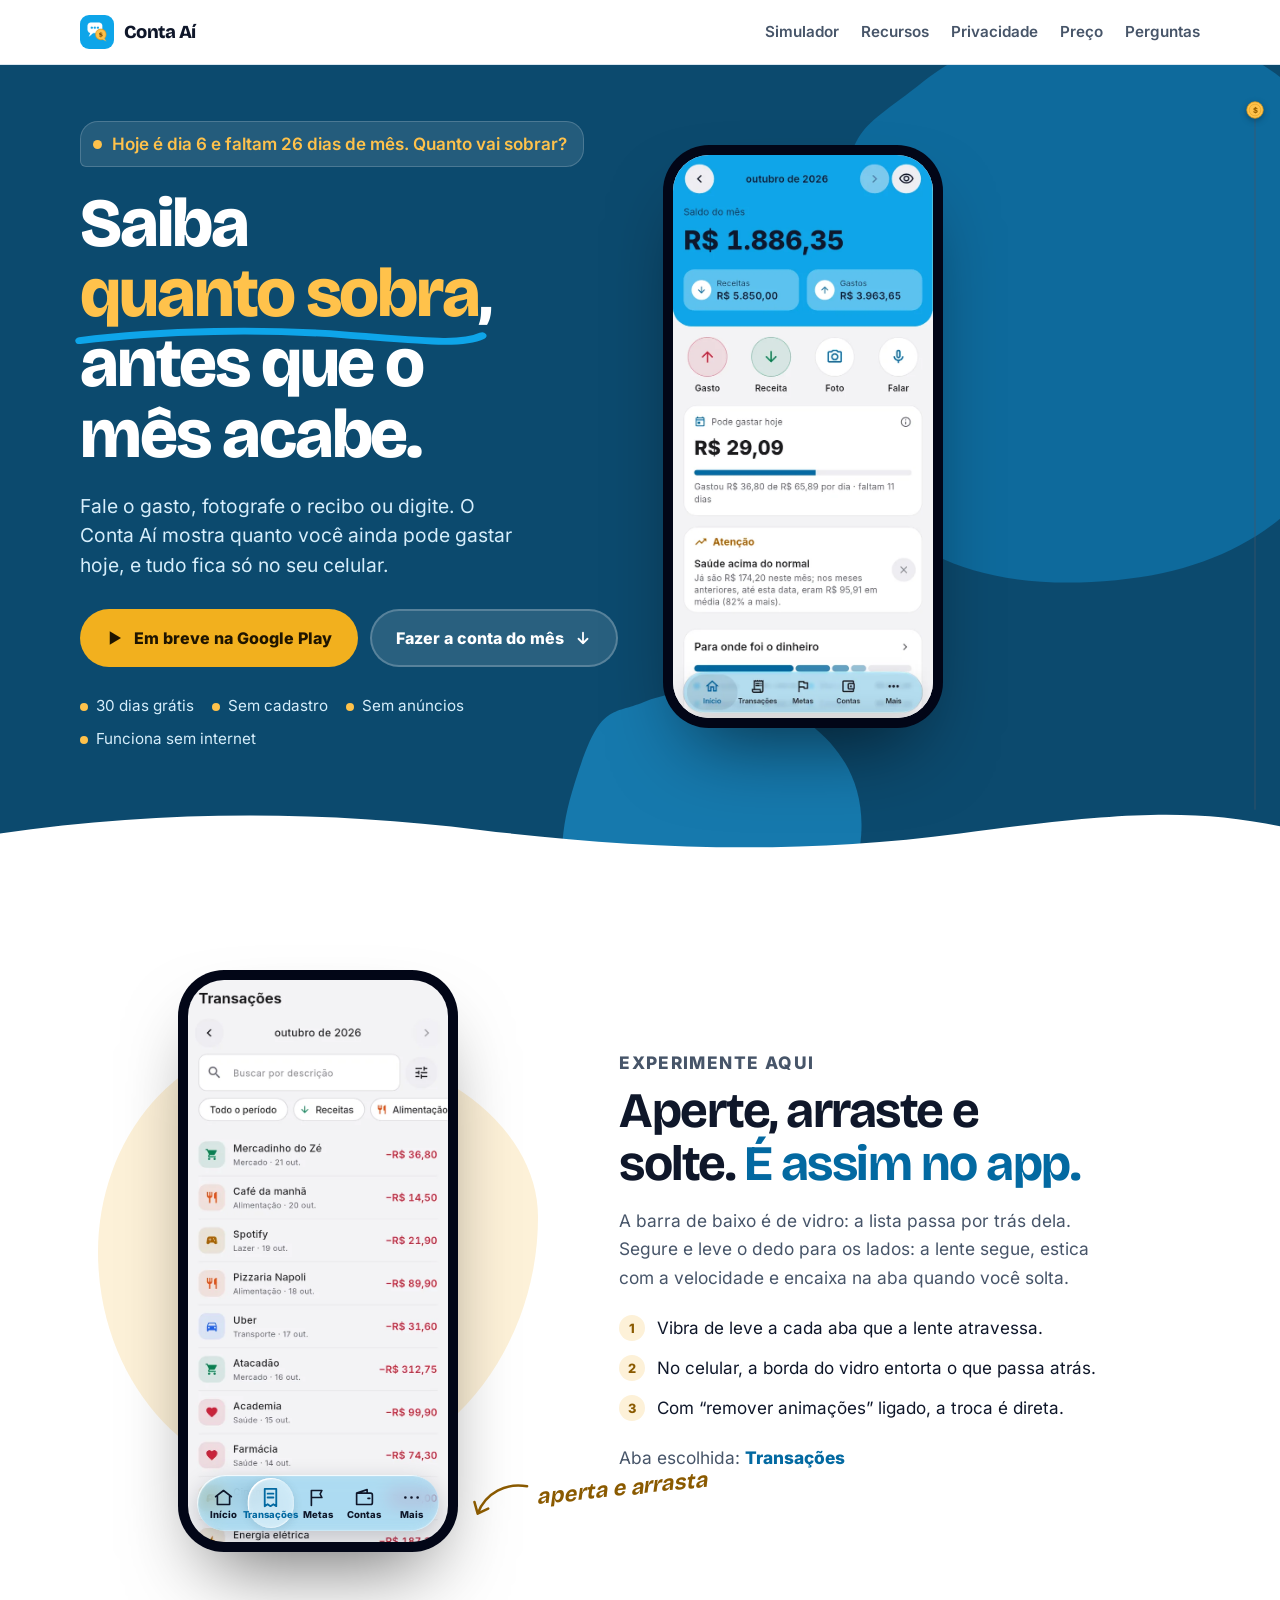
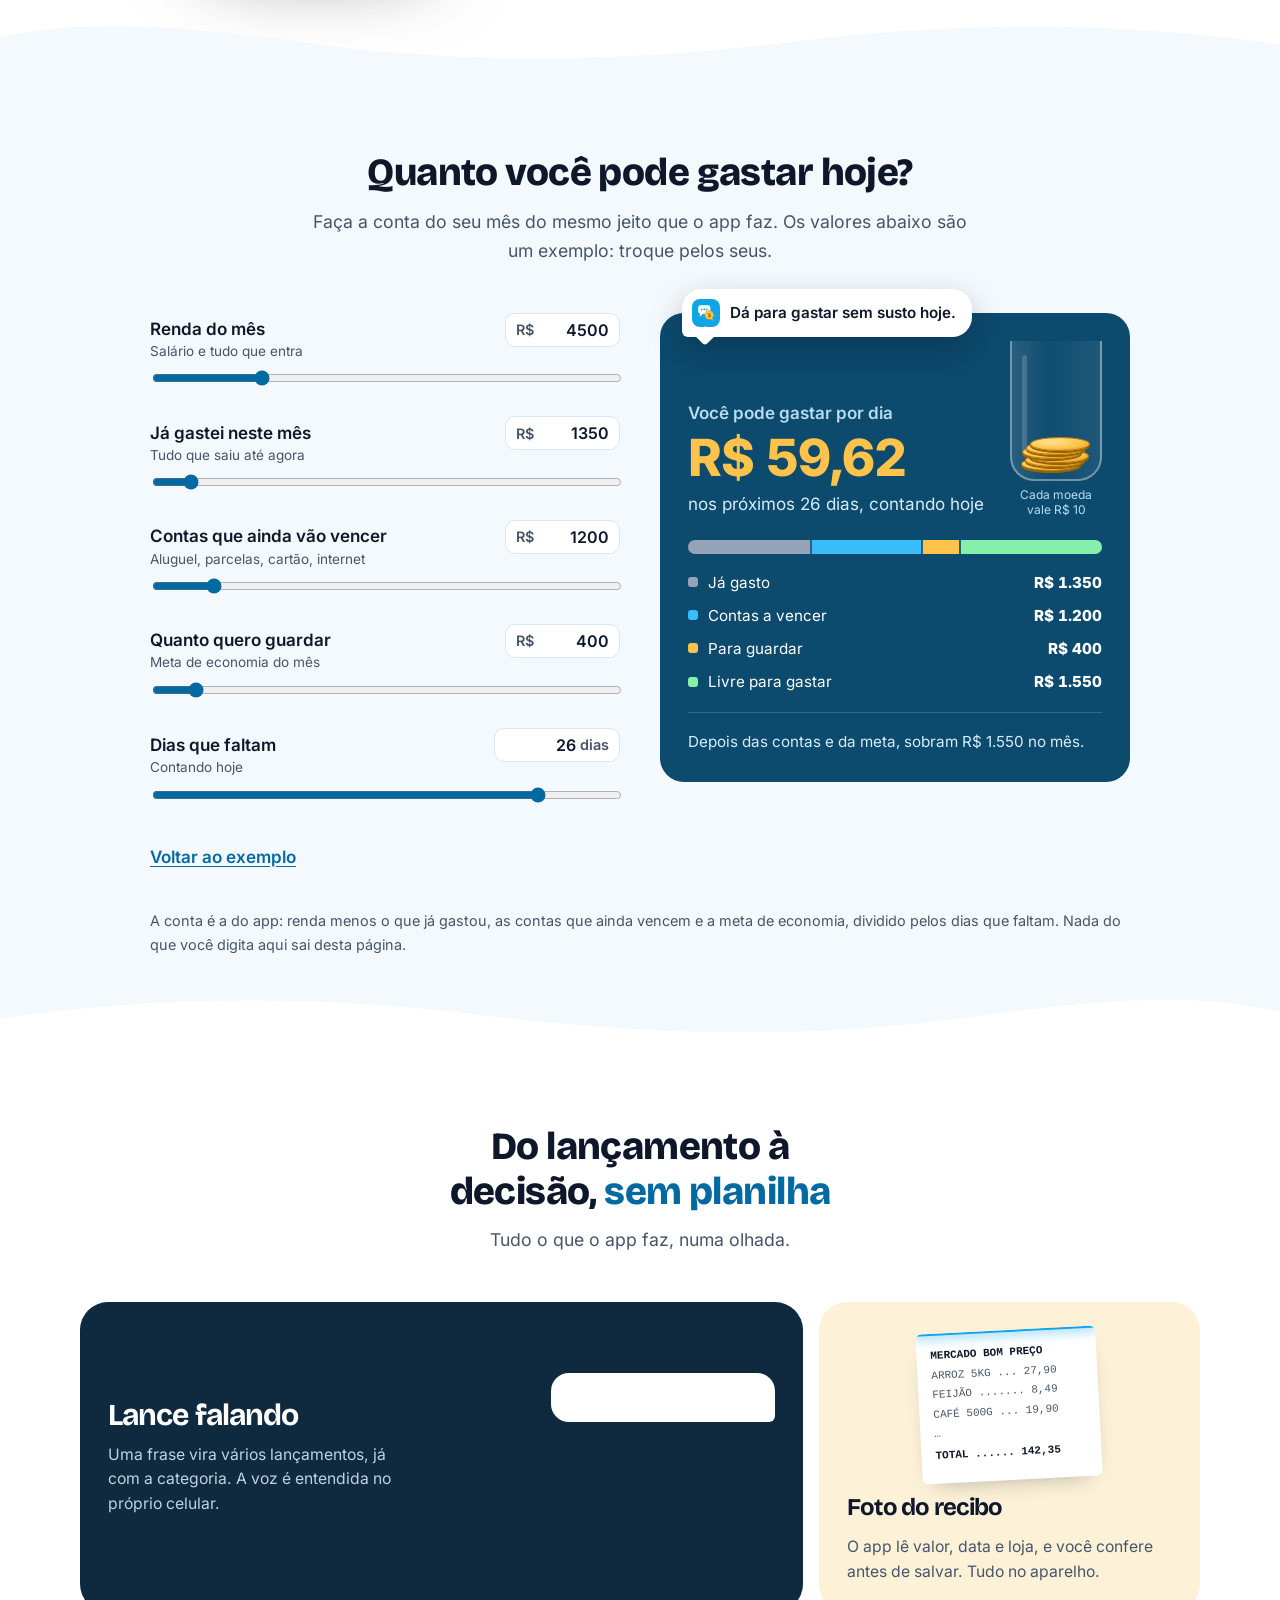
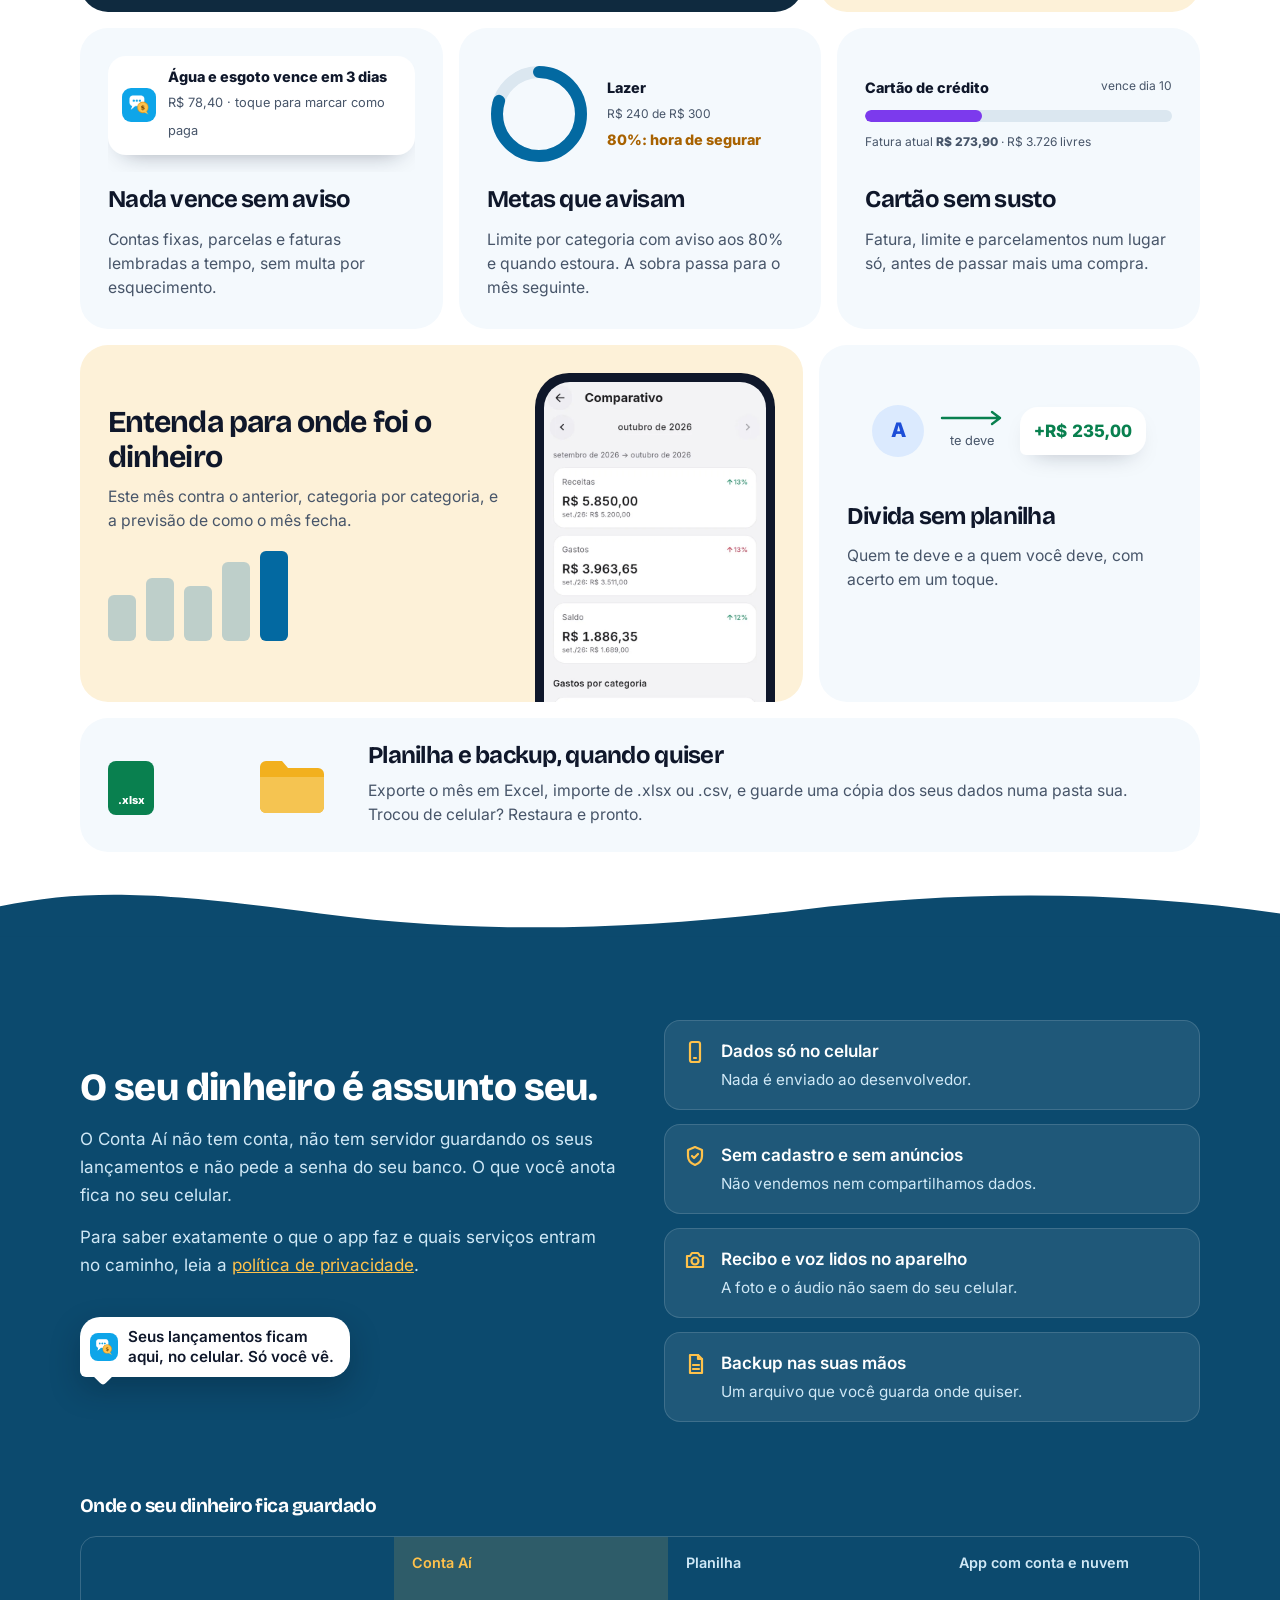
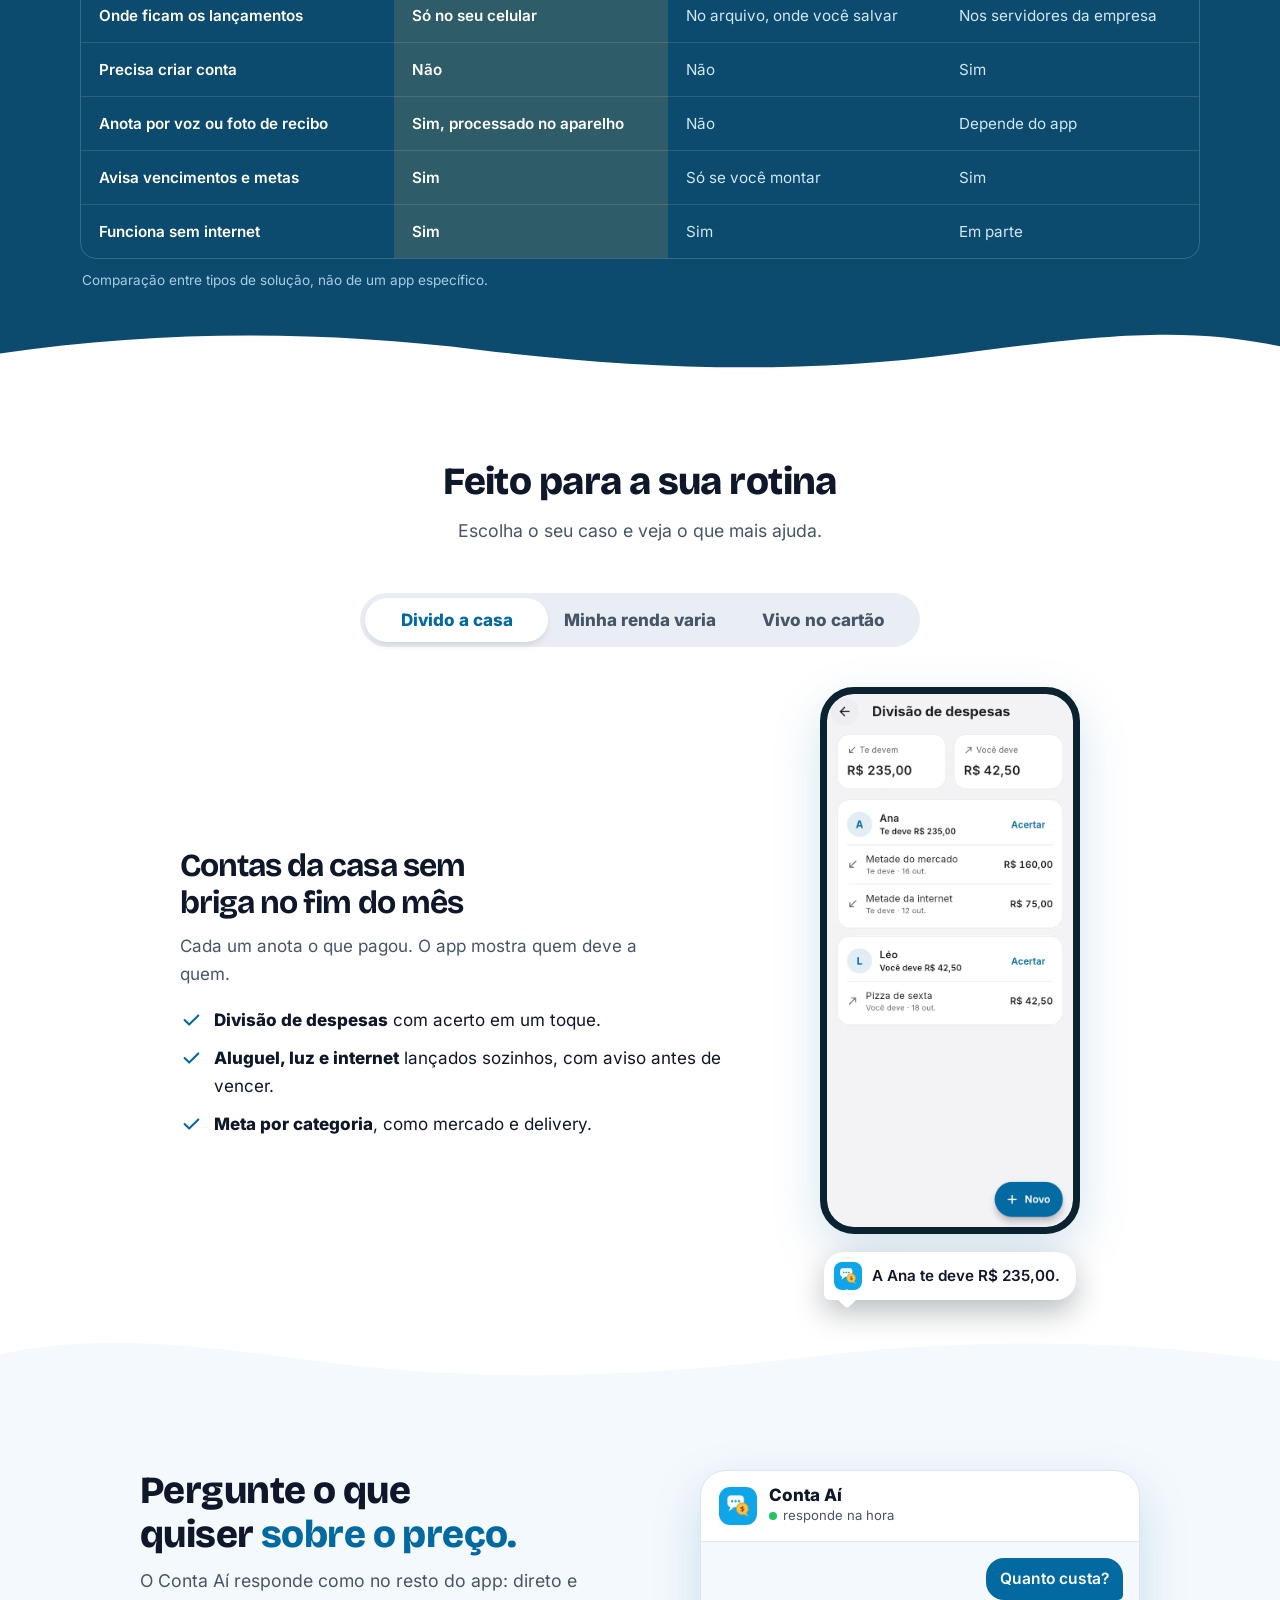
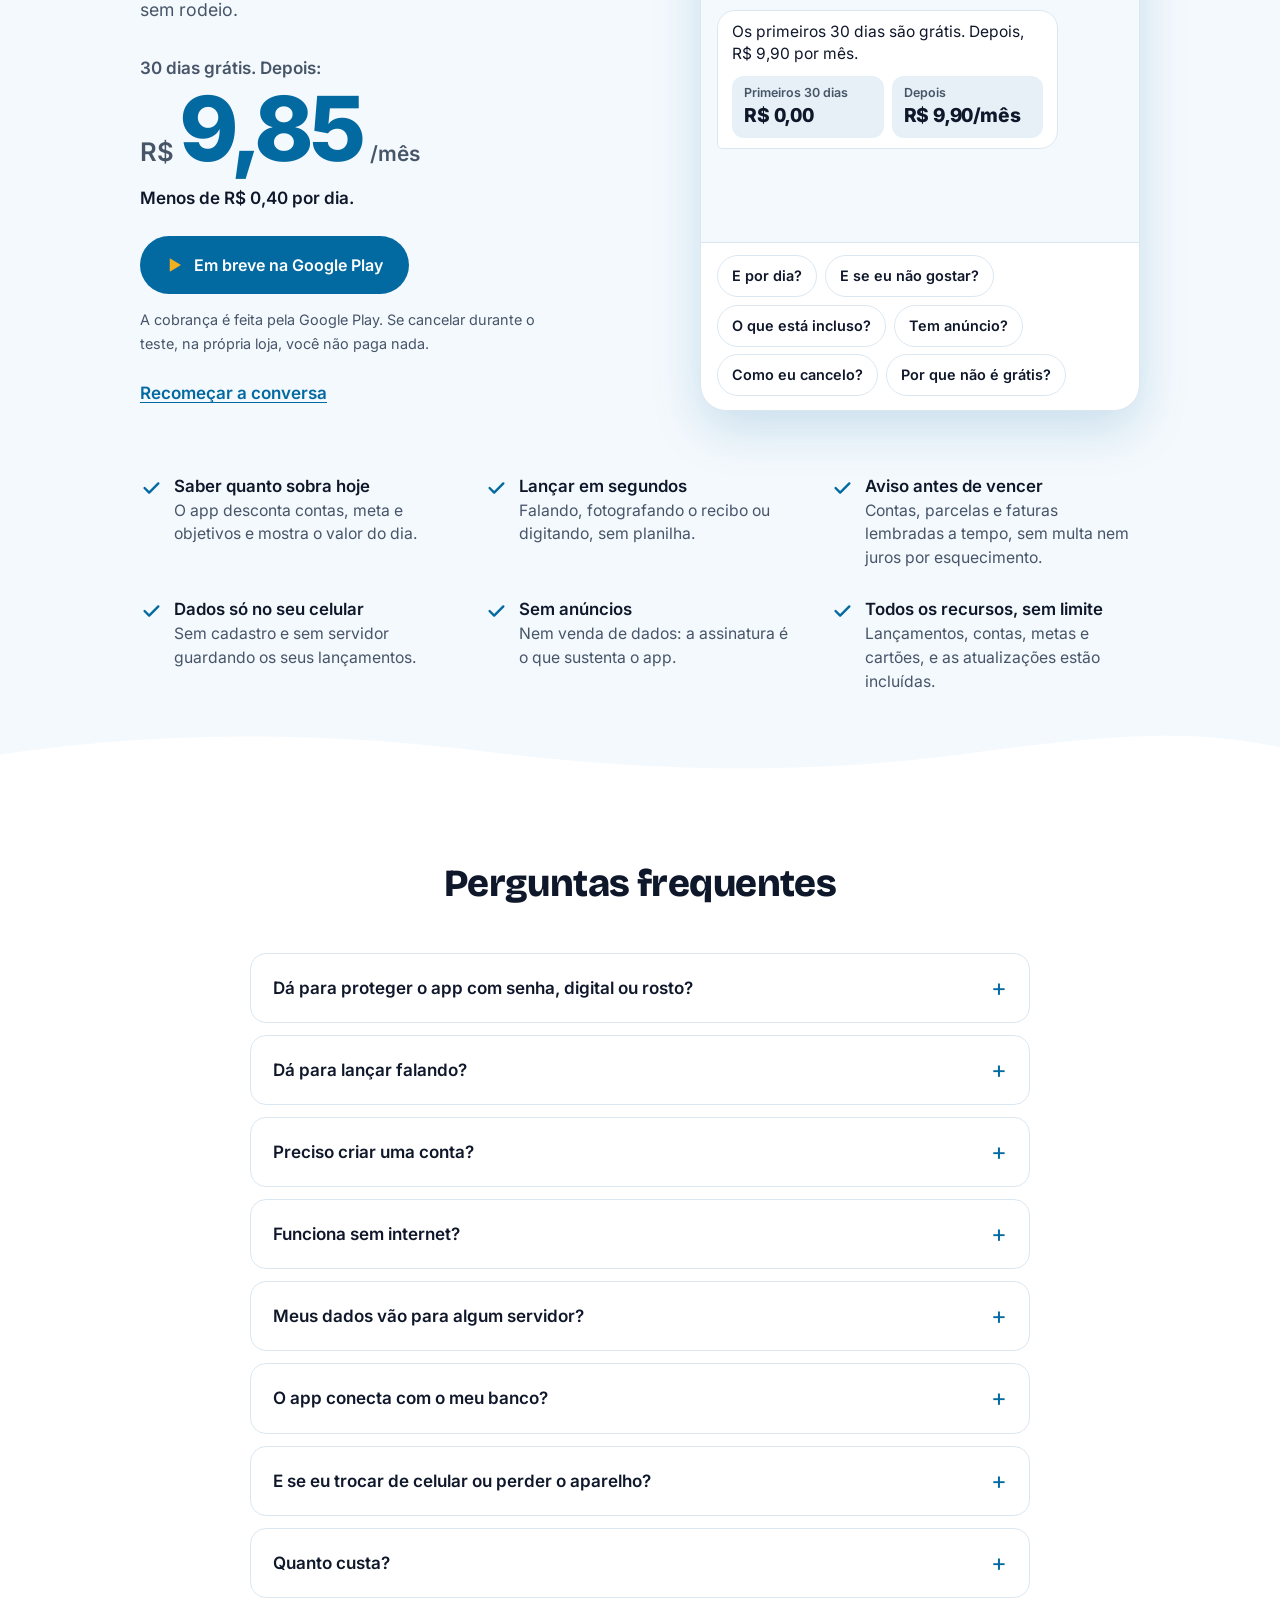
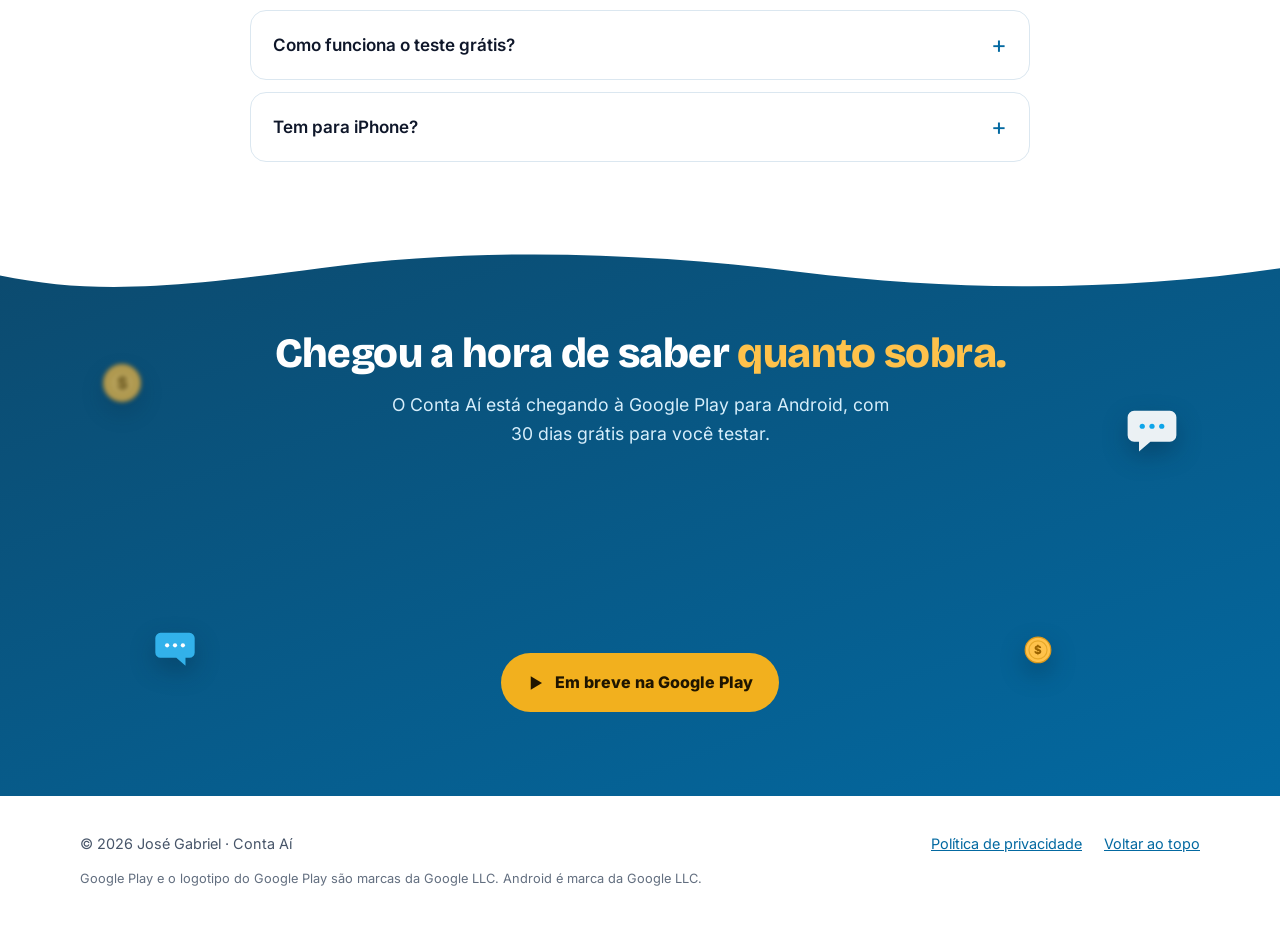
==== commit e7f4f310: "Landing v3: topo novo, barra de vidro para experimentar e recursos em grade Co-Authored-By: Claude O" ====
--- a/index.html
+++ b/index.html
@@ -17,8 +17,9 @@
 <meta property="og:url" content="https://jgabriel893.github.io/conta-ai/">
 <meta property="og:image" content="https://jgabriel893.github.io/conta-ai/img/og-imagem.png">
 <meta name="twitter:card" content="summary_large_image">
-<link rel="preload" href="fonts/Inter-800.ttf" as="font" type="font/ttf" crossorigin>
-<link rel="stylesheet" href="landing.css?v=bf40b3af">
+<link rel="preload" href="fonts/Bricolage-latin.woff2" as="font" type="font/woff2" crossorigin>
+<link rel="preload" href="img/app-inicio.webp" as="image" type="image/webp">
+<link rel="stylesheet" href="landing.css?v=521eecbf">
 <script type="application/ld+json">{"@context":"https://schema.org","@type":"SoftwareApplication","name":"Conta Aí","applicationCategory":"FinanceApplication","operatingSystem":"Android","inLanguage":"pt-BR","description":"Controle de gastos pessoais para Android, com os dados só no celular."}</script>
 </head>
 <body>
@@ -38,65 +39,78 @@
 <div class="fio" aria-hidden="true"><i class="fio-cheio"></i><span class="fio-moeda"><svg width="48" height="48" viewBox="0 0 48 48" aria-hidden="true"><circle cx="24" cy="24" r="22" fill="#ffc24b"/><circle cx="24" cy="24" r="22" fill="none" stroke="#d9971a" stroke-width="2"/><circle cx="24" cy="24" r="15.5" fill="none" stroke="#e8a92a" stroke-width="2"/><text x="24" y="31" text-anchor="middle" font-family="Inter,sans-serif" font-weight="800" font-size="20" fill="#9a6200">$</text></svg></span></div>
 
 <main id="inicio">
-<div class="heroi tem-curva"><div class="blob b1" aria-hidden="true"></div><div class="blob b2" aria-hidden="true"></div><div class="blob b3" aria-hidden="true"></div><span class="flut longe" data-v="-0.1" style="left:47%;top:13%;--t:36px;--b:6.5s;--d:-1s"><svg width="48" height="48" viewBox="0 0 48 48" aria-hidden="true"><circle cx="24" cy="24" r="22" fill="#ffc24b"/><circle cx="24" cy="24" r="22" fill="none" stroke="#d9971a" stroke-width="2"/><circle cx="24" cy="24" r="15.5" fill="none" stroke="#e8a92a" stroke-width="2"/><text x="24" y="31" text-anchor="middle" font-family="Inter,sans-serif" font-weight="800" font-size="20" fill="#9a6200">$</text></svg></span><span class="flut " data-v="-0.22" style="left:93%;top:9%;--t:54px;--b:7.5s;--d:-3s"><svg width="64" height="56" viewBox="0 0 64 56" aria-hidden="true"><path d="M10 4h44a8 8 0 0 1 8 8v22a8 8 0 0 1-8 8H30L16 54V42h-6a8 8 0 0 1-8-8V12a8 8 0 0 1 8-8z" fill="#fff" fill-opacity=".92"/><circle cx="20" cy="23" r="3.2" fill="#0ea5e9"/><circle cx="32" cy="23" r="3.2" fill="#0ea5e9"/><circle cx="44" cy="23" r="3.2" fill="#0ea5e9"/></svg></span><span class="flut so-desk" data-v="-0.16" style="left:4%;top:76%;--t:46px;--b:5.5s;--d:-2s"><svg width="48" height="48" viewBox="0 0 48 48" aria-hidden="true"><circle cx="24" cy="24" r="22" fill="#ffc24b"/><circle cx="24" cy="24" r="22" fill="none" stroke="#d9971a" stroke-width="2"/><circle cx="24" cy="24" r="15.5" fill="none" stroke="#e8a92a" stroke-width="2"/><text x="24" y="31" text-anchor="middle" font-family="Inter,sans-serif" font-weight="800" font-size="20" fill="#9a6200">$</text></svg></span><span class="flut so-desk longe" data-v="-0.08" style="left:39%;top:84%;--t:44px;--b:8s;--d:-4s"><svg width="64" height="56" viewBox="0 0 64 56" aria-hidden="true"><path d="M54 4H10a8 8 0 0 0-8 8v22a8 8 0 0 0 8 8h24l14 12V42h6a8 8 0 0 0 8-8V12a8 8 0 0 0-8-8z" fill="#38bdf8" fill-opacity=".9"/><circle cx="20" cy="23" r="3.2" fill="#fff"/><circle cx="32" cy="23" r="3.2" fill="#fff"/><circle cx="44" cy="23" r="3.2" fill="#fff"/></svg></span><span class="flut " data-v="-0.26" style="left:90%;top:70%;--t:30px;--b:6s;--d:-5s"><svg width="48" height="48" viewBox="0 0 48 48" aria-hidden="true"><circle cx="24" cy="24" r="22" fill="#ffc24b"/><circle cx="24" cy="24" r="22" fill="none" stroke="#d9971a" stroke-width="2"/><circle cx="24" cy="24" r="15.5" fill="none" stroke="#e8a92a" stroke-width="2"/><text x="24" y="31" text-anchor="middle" font-family="Inter,sans-serif" font-weight="800" font-size="20" fill="#9a6200">$</text></svg></span><span class="flut so-desk longe" data-v="-0.05" style="left:27%;top:7%;--t:34px;--b:9s;--d:-6s"><svg width="64" height="56" viewBox="0 0 64 56" aria-hidden="true"><path d="M10 4h44a8 8 0 0 1 8 8v22a8 8 0 0 1-8 8H30L16 54V42h-6a8 8 0 0 1-8-8V12a8 8 0 0 1 8-8z" fill="#fff" fill-opacity=".92"/><circle cx="20" cy="23" r="3.2" fill="#0ea5e9"/><circle cx="32" cy="23" r="3.2" fill="#0ea5e9"/><circle cx="44" cy="23" r="3.2" fill="#0ea5e9"/></svg></span>
-  <div class="contido">
-    <div>
-      <h1>Saiba <em>quanto</em> sobra, antes que o mês acabe.</h1>
-      <p class="sub">Diga o gasto, fotografe o recibo ou digite. O Conta Aí mostra quanto você ainda pode gastar hoje, e tudo fica só no seu celular.</p>
+<div class="heroi tem-curva">
+  <svg class="mancha m1" width="640" height="640" viewBox="0 0 200 200" aria-hidden="true"><path d="M45 30C90-5 170 10 182 70s-12 110-77 116S10 160 16 100s4-50 29-70z"/></svg>
+  <svg class="mancha m2" width="360" height="360" viewBox="0 0 200 200" aria-hidden="true"><path d="M60 20c50-20 130 10 120 80s-60 95-110 80S5 120 20 70s20-42 40-50z"/></svg>
+  <div class="contido">
+    <div class="heroi-texto">
       <p class="agora"><span id="agora-texto">Quanto vai sobrar neste mês?</span></p>
+      <h1>Saiba <span class="destaque">quanto sobra<svg class="risco" width="320" height="24" viewBox="0 0 320 24" preserveAspectRatio="none" aria-hidden="true"><path d="M6 15C70 4 150 3 210 9s90 11 106 1"/></svg></span>, antes que o mês acabe.</h1>
+      <p class="sub">Fale o gasto, fotografe o recibo ou digite. O Conta Aí mostra quanto você ainda pode gastar hoje, e tudo fica só no seu celular.</p>
       <div class="acoes">
-        <span class="botao cheio" aria-disabled="true">Em breve na Google Play</span>
-        <a class="botao vazado" href="#simulador">Fazer a conta do mês</a>
+        <span class="botao ouro" aria-disabled="true"><svg width="18" height="18" viewBox="0 0 24 24" aria-hidden="true"><path d="M5 3l15 9-15 9z"/></svg>Em breve na Google Play</span>
+        <a class="botao vidro" href="#simulador">Fazer a conta do mês<svg width="18" height="18" viewBox="0 0 24 24" aria-hidden="true"><path d="M12 5v14M6 13l6 6 6-6"/></svg></a>
       </div>
       <ul class="fichas"><li>30 dias grátis</li><li>Sem cadastro</li><li>Sem anúncios</li><li>Funciona sem internet</li></ul>
     </div>
 
-    <div class="demo" id="demo" role="img" aria-label="Demonstração: o app entende a frase “30 de gasolina, 12 de pão e 25 de sorvete”, separa três gastos com a categoria de cada um e mostra quanto ainda pode gastar hoje.">
-      <div class="fone-palco"><div class="fone" aria-hidden="true">
+    <div class="palco" role="img" aria-label="Demonstração com valores de exemplo: a pessoa pergunta quanto pode gastar hoje, o app responde R$ 29,09; ela fala “30 de gasolina e 12 de pão” e o app anota os dois gastos.">
+      <div class="fone" aria-hidden="true">
         <div class="tela">
-          <div class="cena falar ativa" id="cena-falar">
-            <div class="barra">Falar ou digitar</div>
-            <div class="corpo">
-              <div class="fala"><span id="fala-texto">30 de gasolina, 12 de pão e 25 de sorvete</span><span class="cursor"></span></div>
-              <div class="mic-linha" id="mic-linha">
-                <div class="mic"><svg width="24" height="24" viewBox="0 0 24 24"><rect x="9" y="3" width="6" height="11" rx="3"/><path d="M5 11a7 7 0 0 0 14 0M12 18v3"/></svg></div>
-                <div class="onda"><i></i><i></i><i></i><i></i><i></i><i></i><i></i></div>
-                <span class="estado" id="mic-estado">Entendi 3 gastos</span>
-              </div>
-              <ul class="itens" id="itens">
-                <li class="entrou"><span class="ok"><svg width="24" height="24" viewBox="0 0 24 24"><path d="M5 12l5 5L20 7"/></svg></span><div><b>Gasolina</b><span class="chip transporte">Transporte</span></div><span class="valor">R$ 30,00</span></li>
-                <li class="entrou"><span class="ok"><svg width="24" height="24" viewBox="0 0 24 24"><path d="M5 12l5 5L20 7"/></svg></span><div><b>Pão</b><span class="chip alimentacao">Alimentação</span></div><span class="valor">R$ 12,00</span></li>
-                <li class="entrou"><span class="ok"><svg width="24" height="24" viewBox="0 0 24 24"><path d="M5 12l5 5L20 7"/></svg></span><div><b>Sorvete</b><span class="chip alimentacao">Alimentação</span></div><span class="valor">R$ 25,00</span></li>
-              </ul>
-              <div class="registrar entrou" id="registrar">Registrar 3 gastos</div>
-            </div>
+          <img src="img/app-inicio.webp" width="600" height="1299" alt="" fetchpriority="high">
+          <div class="folha">
+            <i class="alca"></i>
+            <div class="folha-topo"><b>Falar ou digitar</b><span class="mic"><svg width="18" height="18" viewBox="0 0 24 24"><rect x="9" y="3" width="6" height="11" rx="3"/><path d="M5 11a7 7 0 0 0 14 0M12 18v3"/></svg></span></div>
+            <div class="frase"><span class="digita">30 de gasolina e 12 de pão</span></div>
+            <div class="item i1"><span><b>Gasolina</b><small>Transporte</small></span><em>−R$ 30,00</em></div>
+            <div class="item i2"><span><b>Pão</b><small>Alimentação</small></span><em>−R$ 12,00</em></div>
+            <div class="registrar">Registrar 2 gastos</div>
           </div>
-          <div class="cena" id="cena-inicio">
-            <div class="barra">Conta Aí</div>
-            <div class="corpo">
-              <div class="cartao-hoje">
-                <span class="rot">Pode gastar hoje</span>
-                <strong id="hoje-valor">R$ 53,00</strong>
-                <div class="trilho"><i id="hoje-barra" style="width:44%"></i></div>
-                <small id="hoje-nota">Dos R$ 120,00 do dia, já foram R$ 67,00</small>
-              </div>
-              <div class="aviso-ok entrou" id="aviso-ok">3 gastos registrados</div>
-              <h4>Hoje</h4>
-              <ul class="lanc" id="lanc">
-                <li class="entrou"><span>Gasolina</span><span>R$ 30,00</span></li>
-                <li class="entrou"><span>Pão</span><span>R$ 12,00</span></li>
-                <li class="entrou"><span>Sorvete</span><span>R$ 25,00</span></li>
-              </ul>
-            </div>
+        </div>
+      </div>
+      <div class="conversa" aria-hidden="true">
+        <p class="fala eu f1">Quanto posso gastar hoje?</p>
+        <p class="fala app f2"><img src="img/icone-192.png" width="26" height="26" alt="">Hoje dá R$ 29,09. Quer anotar algo?</p>
+        <p class="fala eu f3">30 de gasolina e 12 de pão</p>
+        <p class="fala app f4"><img src="img/icone-192.png" width="26" height="26" alt="">Anotei os dois. Confere aí.</p>
+      </div>
+    </div>
+  </div>
+  <svg width="1440" height="60" class="curva baixo" style="color:var(--fundo)" viewBox="0 0 1440 60" preserveAspectRatio="none" aria-hidden="true"><path d="M0 60V34C180 8 360 8 540 30S900 58 1080 34S1340 6 1440 26V60Z"/></svg>
+</div>
+
+<section id="experimente" class="experimente tem-curva">
+  <div class="contido">
+    <div class="exp-fone">
+      <div class="fone pequeno">
+        <div class="tela">
+          <div class="rolo" aria-hidden="true"><img src="img/app-transacoes-longa.webp" width="600" height="2813" alt="" loading="lazy"></div>
+          <div class="barra-vidro" id="barra-vidro" role="tablist" aria-label="Barra de abas de demonstração (apertar e arrastar)">
+            <span class="lente" id="lente" aria-hidden="true"></span>
+            <button role="tab" aria-selected="false" tabindex="-1"><svg width="22" height="22" viewBox="0 0 24 24" aria-hidden="true"><path d="M3 11l9-7 9 7M5 10v10h14V10"/></svg><span>Início</span></button>
+            <button role="tab" aria-selected="true" tabindex="0"><svg width="22" height="22" viewBox="0 0 24 24" aria-hidden="true"><path d="M6 3h12v18l-3-2-3 2-3-2-3 2zM9 8h6M9 12h6"/></svg><span>Transações</span></button>
+            <button role="tab" aria-selected="false" tabindex="-1"><svg width="22" height="22" viewBox="0 0 24 24" aria-hidden="true"><path d="M5 21V4M5 4h12l-2 4 2 4H5"/></svg><span>Metas</span></button>
+            <button role="tab" aria-selected="false" tabindex="-1"><svg width="22" height="22" viewBox="0 0 24 24" aria-hidden="true"><path d="M3 7h16a2 2 0 0 1 2 2v9a2 2 0 0 1-2 2H3zM3 7l12-4v4M16 13h2"/></svg><span>Contas</span></button>
+            <button role="tab" aria-selected="false" tabindex="-1"><svg width="22" height="22" viewBox="0 0 24 24" aria-hidden="true"><path d="M5 12h.01M12 12h.01M19 12h.01"/></svg><span>Mais</span></button>
           </div>
         </div>
-      </div></div>
-      <div class="bolha " id="bolha-demo" aria-hidden="true"><img src="img/icone-192.png" width="28" height="28" alt=""><span>Pronto! Hoje ainda dá R$ 53,00.</span></div>
-      <p class="demo-nota">Demonstração com valores de exemplo.</p>
-    </div>
-  </div>
-  <svg width="1440" height="60" class="curva baixo" style="color:var(--superficie)" viewBox="0 0 1440 60" preserveAspectRatio="none" aria-hidden="true"><path d="M0 60V34C180 8 360 8 540 30S900 58 1080 34S1340 6 1440 26V60Z"/></svg>
-</div>
+      </div>
+      <p class="anota" aria-hidden="true"><svg width="64" height="40" viewBox="0 0 64 40"><path d="M60 8C40 2 18 10 8 30M8 30L6 18M8 30l11-4"/></svg>aperta e arrasta</p>
+    </div>
+    <div class="exp-texto">
+      <p class="sobretitulo">Experimente aqui</p>
+      <h2>Aperte, arraste e solte. <span class="destaque-azul">É assim no app.</span></h2>
+      <p>A barra de baixo é de vidro: a lista passa por trás dela. Segure e leve o dedo para os lados: a lente segue, estica com a velocidade e encaixa na aba quando você solta.</p>
+      <ol class="passos">
+        <li>Vibra de leve a cada aba que a lente atravessa.</li>
+        <li>No celular, a borda do vidro entorta o que passa atrás.</li>
+        <li>Com “remover animações” ligado, a troca é direta.</li>
+      </ol>
+      <p class="aba-atual" aria-live="polite">Aba escolhida: <strong id="aba-atual">Transações</strong></p>
+    </div>
+  </div>
+  <svg width="1440" height="60" class="curva baixo esp" style="color:var(--superficie)" viewBox="0 0 1440 60" preserveAspectRatio="none" aria-hidden="true"><path d="M0 60V34C180 8 360 8 540 30S900 58 1080 34S1340 6 1440 26V60Z"/></svg>
+</section>
 
 <section id="simulador" class="tem-curva alt"><svg width="1440" height="60" class="curva baixo" style="color:var(--fundo)" viewBox="0 0 1440 60" preserveAspectRatio="none" aria-hidden="true"><path d="M0 60V34C180 8 360 8 540 30S900 58 1080 34S1340 6 1440 26V60Z"/></svg>
   <div class="contido">
@@ -152,59 +166,47 @@
 
 <section class="tem-curva" id="recursos"><svg width="1440" height="60" class="curva baixo esp" style="color:var(--azul-900)" viewBox="0 0 1440 60" preserveAspectRatio="none" aria-hidden="true"><path d="M0 60V34C180 8 360 8 540 30S900 58 1080 34S1340 6 1440 26V60Z"/></svg>
   <div class="contido">
-    <div class="titulo"><h2>Do lançamento à decisão, sem planilha</h2><p>Telas reais do app, na ordem em que você usa.</p></div>
-    <div class="historia-grade">
-      <div class="historia-fone" aria-hidden="true">
-        <div class="bolha-reserva"><div class="bolha" id="bolha-hist" aria-hidden="true"><img src="img/icone-192.png" width="28" height="28" alt=""><span>30 de gasolina e 12 de pão. Anotei os dois.</span></div></div>
-        <div class="celular">
-          <img class="ativa" data-tela="0" src="img/tela-02-recibo.webp" width="540" height="1080" alt="">
-          <img data-tela="1" src="img/tela-04-contas.webp" width="540" height="1080" alt="" loading="lazy">
-          <img data-tela="2" src="img/tela-05-metas.webp" width="540" height="1080" alt="" loading="lazy">
-          <img data-tela="3" src="img/tela-06-comparativo.webp" width="540" height="1080" alt="" loading="lazy">
-        </div>
-      </div>
-      <div class="historia-passos">
-        <article class="bloco ativo" data-tela="0" data-fala="30 de gasolina e 12 de pão. Anotei os dois.">
-          <figure class="so-celular"><div class="celular"><img src="img/tela-02-recibo.webp" width="540" height="1080" loading="lazy" alt="Formulário de lançamento preenchido a partir da foto de um recibo"></div><div class="bolha cima no-bloco" aria-hidden="true"><img src="img/icone-192.png" width="28" height="28" alt=""><span>30 de gasolina e 12 de pão. Anotei os dois.</span></div></figure>
-          <h3>Lance do jeito mais rápido</h3>
-          <p>Cada gasto leva poucos segundos, e você escolhe como entrar com ele.</p>
-          <ul>
-            <li><svg width="24" height="24" viewBox="0 0 24 24"><path d="M5 12l5 5L20 7"/></svg><span><strong>Falando.</strong> “30 de gasolina e 12 de pão” vira dois lançamentos, que você confere antes de registrar.</span></li>
-            <li><svg width="24" height="24" viewBox="0 0 24 24"><path d="M5 12l5 5L20 7"/></svg><span><strong>Fotografando o recibo.</strong> O app lê valor, data e estabelecimento no próprio celular.</span></li>
-            <li><svg width="24" height="24" viewBox="0 0 24 24"><path d="M5 12l5 5L20 7"/></svg><span><strong>Pelas notificações do banco.</strong> Opcional: compras e Pix dos apps que você escolher esperam a sua confirmação.</span></li>
-          </ul>
-        </article>
-        <article class="bloco" data-tela="1" data-fala="A conta de luz vence dia 5. Já te avisei.">
-          <figure class="so-celular"><div class="celular"><img src="img/tela-04-contas.webp" width="540" height="1080" loading="lazy" alt="Contas fixas com vencimentos e as já pagas"></div><div class="bolha cima no-bloco" aria-hidden="true"><img src="img/icone-192.png" width="28" height="28" alt=""><span>A conta de luz vence dia 5. Já te avisei.</span></div></figure>
-          <h3>Nada vence sem aviso</h3>
-          <p>Contas fixas, parcelas e cartões ficam em um lugar só, com lembrete antes do vencimento.</p>
-          <ul>
-            <li><svg width="24" height="24" viewBox="0 0 24 24"><path d="M5 12l5 5L20 7"/></svg><span><strong>Contas fixas e parcelamentos</strong> que entram sozinhos no dia certo.</span></li>
-            <li><svg width="24" height="24" viewBox="0 0 24 24"><path d="M5 12l5 5L20 7"/></svg><span><strong>Cartões de crédito com fatura</strong>, saldo das contas e transferências entre elas.</span></li>
-            <li><svg width="24" height="24" viewBox="0 0 24 24"><path d="M5 12l5 5L20 7"/></svg><span><strong>Salário e aluguel automáticos</strong>, sem digitar todo mês.</span></li>
-          </ul>
-        </article>
-        <article class="bloco" data-tela="2" data-fala="Mercado chegou em 80% da meta. Segura aí.">
-          <figure class="so-celular"><div class="celular"><img src="img/tela-05-metas.webp" width="540" height="1080" loading="lazy" alt="Meta de economia, desafio diário, objetivos e metas por categoria"></div><div class="bolha cima no-bloco" aria-hidden="true"><img src="img/icone-192.png" width="28" height="28" alt=""><span>Mercado chegou em 80% da meta. Segura aí.</span></div></figure>
-          <h3>Metas que avisam na hora certa</h3>
-          <p>Defina o limite e deixe o app vigiar por você.</p>
-          <ul>
-            <li><svg width="24" height="24" viewBox="0 0 24 24"><path d="M5 12l5 5L20 7"/></svg><span><strong>Limite por categoria</strong> com aviso aos 80% e quando estoura. A sobra pode passar para o mês seguinte.</span></li>
-            <li><svg width="24" height="24" viewBox="0 0 24 24"><path d="M5 12l5 5L20 7"/></svg><span><strong>Alerta de gasto fora do normal</strong>, comparando com o seu próprio histórico.</span></li>
-            <li><svg width="24" height="24" viewBox="0 0 24 24"><path d="M5 12l5 5L20 7"/></svg><span><strong>Objetivos com prazo</strong>, como a viagem ou a reserva de emergência.</span></li>
-          </ul>
-        </article>
-        <article class="bloco" data-tela="3" data-fala="Lazer ficou menor que no mês passado. Boa!">
-          <figure class="so-celular"><div class="celular"><img src="img/tela-06-comparativo.webp" width="540" height="1080" loading="lazy" alt="Comparativo do mês atual com o anterior, por categoria"></div><div class="bolha cima no-bloco" aria-hidden="true"><img src="img/icone-192.png" width="28" height="28" alt=""><span>Lazer ficou menor que no mês passado. Boa!</span></div></figure>
-          <h3>Entenda para onde foi o dinheiro</h3>
-          <p>Compare, preveja e leve os números para onde precisar.</p>
-          <ul>
-            <li><svg width="24" height="24" viewBox="0 0 24 24"><path d="M5 12l5 5L20 7"/></svg><span><strong>Comparativo com o mês anterior</strong> e previsão de como o mês deve fechar.</span></li>
-            <li><svg width="24" height="24" viewBox="0 0 24 24"><path d="M5 12l5 5L20 7"/></svg><span><strong>Divisão de despesas</strong>: quem deve a quem, e acerto com um toque.</span></li>
-            <li><svg width="24" height="24" viewBox="0 0 24 24"><path d="M5 12l5 5L20 7"/></svg><span><strong>Planilha e backup</strong>: importe e exporte em Excel ou CSV, e restaure num celular novo.</span></li>
-          </ul>
-        </article>
-      </div>
+    <div class="titulo"><h2>Do lançamento à decisão, <span class="destaque-azul">sem planilha</span></h2><p>Tudo o que o app faz, numa olhada.</p></div>
+    <div class="bento" id="bento">
+      <article class="cartao-r largo escuro">
+        <div class="cr-texto"><h3>Lance falando</h3><p>Uma frase vira vários lançamentos, já com a categoria. A voz é entendida no próprio celular.</p></div>
+        <div class="cr-demo voz" aria-hidden="true">
+          <span class="balao-eu"><span class="digita">30 de gasolina e 12 de pão</span></span>
+          <span class="linha l1"><span>Gasolina · Transporte</span><b>−R$ 30,00</b></span>
+          <span class="linha l2"><span>Pão · Alimentação</span><b>−R$ 12,00</b></span>
+        </div>
+      </article>
+      <article class="cartao-r creme">
+        <div class="cr-demo recibo" aria-hidden="true">
+          <span class="papel"><b>MERCADO BOM PREÇO</b><span>ARROZ 5KG ... 27,90</span><span>FEIJÃO ....... 8,49</span><span>CAFÉ 500G ... 19,90</span><span>…</span><b class="achou">TOTAL ...... 142,35</b><i class="scan"></i></span>
+        </div>
+        <h3>Foto do recibo</h3><p>O app lê valor, data e loja, e você confere antes de salvar. Tudo no aparelho.</p>
+      </article>
+      <article class="cartao-r">
+        <div class="cr-demo aviso" aria-hidden="true"><span class="notif"><img src="img/icone-192.png" width="34" height="34" alt=""><span><b>Água e esgoto vence em 3 dias</b><small>R$ 78,40 · toque para marcar como paga</small></span></span></div>
+        <h3>Nada vence sem aviso</h3><p>Contas fixas, parcelas e faturas lembradas a tempo, sem multa por esquecimento.</p>
+      </article>
+      <article class="cartao-r">
+        <div class="cr-demo meta" aria-hidden="true"><svg width="104" height="104" viewBox="0 0 104 104"><circle cx="52" cy="52" r="42" class="fundo-anel"/><circle cx="52" cy="52" r="42" class="anel" transform="rotate(-90 52 52)"/></svg><span><b>Lazer</b><small>R$ 240 de R$ 300</small><em>80%: hora de segurar</em></span></div>
+        <h3>Metas que avisam</h3><p>Limite por categoria com aviso aos 80% e quando estoura. A sobra passa para o mês seguinte.</p>
+      </article>
+      <article class="cartao-r">
+        <div class="cr-demo fatura" aria-hidden="true"><span class="fat-topo"><b>Cartão de crédito</b><small>vence dia 10</small></span><span class="trilho-f"><i></i></span><small>Fatura atual <b>R$ 273,90</b> · R$ 3.726 livres</small></div>
+        <h3>Cartão sem susto</h3><p>Fatura, limite e parcelamentos num lugar só, antes de passar mais uma compra.</p>
+      </article>
+      <article class="cartao-r largo creme com-fone">
+        <div class="cr-texto"><h3>Entenda para onde foi o dinheiro</h3><p>Este mês contra o anterior, categoria por categoria, e a previsão de como o mês fecha.</p>
+          <div class="barrinhas" aria-hidden="true"><i style="--h:52%"></i><i style="--h:70%"></i><i style="--h:62%"></i><i style="--h:88%"></i><i style="--h:100%" class="atual"></i></div></div>
+        <div class="meio-fone"><img src="img/app-comparativo.webp" width="600" height="1299" loading="lazy" alt="Tela Comparativo do Conta Aí: receitas, gastos e saldo contra o mês anterior"></div>
+      </article>
+      <article class="cartao-r">
+        <div class="cr-demo dividir" aria-hidden="true"><span class="avatar">A</span><span class="seta-dev"><svg width="64" height="16" viewBox="0 0 64 16"><path d="M2 8h58M52 2l8 6-8 6"/></svg>te deve</span><span class="valor-dev">+R$ 235,00</span></div>
+        <h3>Divida sem planilha</h3><p>Quem te deve e a quem você deve, com acerto em um toque.</p>
+      </article>
+      <article class="cartao-r inteiro">
+        <div class="cr-demo planilha" aria-hidden="true"><span class="arquivo">.xlsx</span><svg class="pasta" width="72" height="64" viewBox="0 0 72 64"><path d="M4 14a6 6 0 0 1 6-6h16l6 7h30a6 6 0 0 1 6 6v33a6 6 0 0 1-6 6H10a6 6 0 0 1-6-6z" fill="#f2b01e"/><path d="M4 24h64v30a6 6 0 0 1-6 6H10a6 6 0 0 1-6-6z" fill="#f5c451"/></svg></div>
+        <div class="cr-texto"><h3>Planilha e backup, quando quiser</h3><p>Exporte o mês em Excel, importe de .xlsx ou .csv, e guarde uma cópia dos seus dados numa pasta sua. Trocou de celular? Restaura e pronto.</p></div>
+      </article>
     </div>
   </div>
 </section>
@@ -245,7 +247,8 @@
 <section class="tem-curva" id="para-quem"><svg width="1440" height="60" class="curva baixo esp" style="color:var(--superficie)" viewBox="0 0 1440 60" preserveAspectRatio="none" aria-hidden="true"><path d="M0 60V34C180 8 360 8 540 30S900 58 1080 34S1340 6 1440 26V60Z"/></svg>
   <div class="contido">
     <div class="titulo"><h2>Feito para a sua rotina</h2><p>Escolha o seu caso e veja o que mais ajuda.</p></div>
-    <div class="abas" role="tablist" aria-label="Perfis de uso">
+    <div class="abas" role="tablist" aria-label="Perfis de uso" style="--i:0">
+      <span class="trilho-aba" aria-hidden="true"></span>
       <button role="tab" id="aba-casa" aria-selected="true" aria-controls="painel-casa">Divido a casa</button>
       <button role="tab" id="aba-renda" aria-selected="false" aria-controls="painel-renda" tabindex="-1">Minha renda varia</button>
       <button role="tab" id="aba-cartao" aria-selected="false" aria-controls="painel-cartao" tabindex="-1">Vivo no cartão</button>
@@ -255,12 +258,12 @@
         <h3>Contas da casa sem briga no fim do mês</h3>
         <p>Cada um anota o que pagou. O app mostra quem deve a quem.</p>
         <ul>
-          <li><svg width="24" height="24" viewBox="0 0 24 24"><path d="M5 12l5 5L20 7"/></svg><span><strong>Divisão de despesas</strong> com acerto de contas em um toque.</span></li>
+          <li><svg width="24" height="24" viewBox="0 0 24 24"><path d="M5 12l5 5L20 7"/></svg><span><strong>Divisão de despesas</strong> com acerto em um toque.</span></li>
           <li><svg width="24" height="24" viewBox="0 0 24 24"><path d="M5 12l5 5L20 7"/></svg><span><strong>Aluguel, luz e internet</strong> lançados sozinhos, com aviso antes de vencer.</span></li>
           <li><svg width="24" height="24" viewBox="0 0 24 24"><path d="M5 12l5 5L20 7"/></svg><span><strong>Meta por categoria</strong>, como mercado e delivery.</span></li>
         </ul>
       </div>
-      <div class="celular"><img src="img/tela-04-contas.webp" width="540" height="1080" loading="lazy" alt="Contas fixas com vencimentos e as já pagas"></div>
+      <figure><div class="celular"><img src="img/app-divisao.webp" width="600" height="1299" loading="lazy" alt="Divisão de despesas: Ana te deve R$ 235,00 e você deve R$ 42,50 ao Léo"></div><figcaption class="bolha"><img src="img/icone-192.png" width="28" height="28" alt=""><span>A Ana te deve R$ 235,00.</span></figcaption></figure>
     </div>
     <div class="painel" role="tabpanel" id="painel-renda" aria-labelledby="aba-renda" hidden>
       <div>
@@ -272,7 +275,7 @@
           <li><svg width="24" height="24" viewBox="0 0 24 24"><path d="M5 12l5 5L20 7"/></svg><span><strong>Exportação em Excel</strong> para levar ao contador ou à sua planilha.</span></li>
         </ul>
       </div>
-      <div class="celular"><img src="img/tela-06-comparativo.webp" width="540" height="1080" loading="lazy" alt="Comparativo do mês atual com o anterior, por categoria"></div>
+      <figure><div class="celular"><img src="img/app-comparativo.webp" width="600" height="1299" loading="lazy" alt="Comparativo do mês atual com o anterior: receitas, gastos, saldo e categorias"></div><figcaption class="bolha"><img src="img/icone-192.png" width="28" height="28" alt=""><span>Receitas 13% acima de setembro.</span></figcaption></figure>
     </div>
     <div class="painel" role="tabpanel" id="painel-cartao" aria-labelledby="aba-cartao" hidden>
       <div>
@@ -284,7 +287,7 @@
           <li><svg width="24" height="24" viewBox="0 0 24 24"><path d="M5 12l5 5L20 7"/></svg><span><strong>Campo “Pago com”</strong> em cada gasto, para separar cartão, Pix e dinheiro.</span></li>
         </ul>
       </div>
-      <div class="celular"><img src="img/tela-03-transacoes.webp" width="540" height="1080" loading="lazy" alt="Lista de transações do mês com categorias e valores"></div>
+      <figure><div class="celular"><img src="img/app-cartoes.webp" width="600" height="1299" loading="lazy" alt="Contas e cartões: saldo das contas e fatura atual do cartão de crédito"></div><figcaption class="bolha"><img src="img/icone-192.png" width="28" height="28" alt=""><span>Fatura de R$ 273,90 vence dia 10.</span></figcaption></figure>
     </div>
   </div>
 </section>
@@ -293,14 +296,14 @@
   <div class="contido">
     <div class="preco-chat">
       <div>
-        <h2>Pergunte o que quiser sobre o preço.</h2>
+        <h2>Pergunte o que quiser <span class="destaque-azul">sobre o preço.</span></h2>
         <p class="lead">O Conta Aí responde como no resto do app: direto e sem rodeio.</p>
         <div class="preco-bloco">
           <p class="depois">30 dias grátis. Depois:</p>
           <p class="valor"><span class="moeda">R$</span><span class="numero" id="preco-num">9,90</span><span class="por">/mês</span></p>
           <p class="dia">Menos de R$&nbsp;0,40 por dia.</p>
         </div>
-        <span class="botao escuro" aria-disabled="true">Em breve na Google Play</span>
+        <span class="botao escuro" aria-disabled="true"><svg width="16" height="16" viewBox="0 0 24 24" aria-hidden="true"><path d="M5 3l15 9-15 9z"/></svg>Em breve na Google Play</span>
         <p class="fino">A cobrança é feita pela Google Play. Se cancelar durante o teste, na própria loja, você não paga nada.</p>
         <button type="button" class="recomecar" id="chat-recomecar">Recomeçar a conversa</button>
       </div>
@@ -330,10 +333,13 @@
 
 <section class="final tem-curva"><span class="flut longe" data-v="-0.12" style="left:8%;top:22%;--t:40px;--b:6s;--d:-1s"><svg width="48" height="48" viewBox="0 0 48 48" aria-hidden="true"><circle cx="24" cy="24" r="22" fill="#ffc24b"/><circle cx="24" cy="24" r="22" fill="none" stroke="#d9971a" stroke-width="2"/><circle cx="24" cy="24" r="15.5" fill="none" stroke="#e8a92a" stroke-width="2"/><text x="24" y="31" text-anchor="middle" font-family="Inter,sans-serif" font-weight="800" font-size="20" fill="#9a6200">$</text></svg></span><span class="flut " data-v="-0.2" style="left:88%;top:30%;--t:52px;--b:7.5s;--d:-2s"><svg width="64" height="56" viewBox="0 0 64 56" aria-hidden="true"><path d="M10 4h44a8 8 0 0 1 8 8v22a8 8 0 0 1-8 8H30L16 54V42h-6a8 8 0 0 1-8-8V12a8 8 0 0 1 8-8z" fill="#fff" fill-opacity=".92"/><circle cx="20" cy="23" r="3.2" fill="#0ea5e9"/><circle cx="32" cy="23" r="3.2" fill="#0ea5e9"/><circle cx="44" cy="23" r="3.2" fill="#0ea5e9"/></svg></span><span class="flut so-desk" data-v="-0.18" style="left:80%;top:72%;--t:28px;--b:5.5s;--d:-3s"><svg width="48" height="48" viewBox="0 0 48 48" aria-hidden="true"><circle cx="24" cy="24" r="22" fill="#ffc24b"/><circle cx="24" cy="24" r="22" fill="none" stroke="#d9971a" stroke-width="2"/><circle cx="24" cy="24" r="15.5" fill="none" stroke="#e8a92a" stroke-width="2"/><text x="24" y="31" text-anchor="middle" font-family="Inter,sans-serif" font-weight="800" font-size="20" fill="#9a6200">$</text></svg></span><span class="flut so-desk" data-v="-0.1" style="left:12%;top:70%;--t:42px;--b:8s;--d:-4s"><svg width="64" height="56" viewBox="0 0 64 56" aria-hidden="true"><path d="M54 4H10a8 8 0 0 0-8 8v22a8 8 0 0 0 8 8h24l14 12V42h6a8 8 0 0 0 8-8V12a8 8 0 0 0-8-8z" fill="#38bdf8" fill-opacity=".9"/><circle cx="20" cy="23" r="3.2" fill="#fff"/><circle cx="32" cy="23" r="3.2" fill="#fff"/><circle cx="44" cy="23" r="3.2" fill="#fff"/></svg></span><svg width="1440" height="60" class="curva cima" style="color:var(--fundo)" viewBox="0 0 1440 60" preserveAspectRatio="none" aria-hidden="true"><path d="M0 60V34C180 8 360 8 540 30S900 58 1080 34S1340 6 1440 26V60Z"/></svg>
   <div class="contido">
-    <h2>Chegou a hora de saber quanto sobra.</h2>
+    <h2>Chegou a hora de saber <span class="destaque">quanto sobra.</span></h2>
     <p>O Conta Aí está chegando à Google Play para Android, com 30 dias grátis para você testar.</p>
-    <div class="bolha pop centro" aria-hidden="true"><img src="img/icone-192.png" width="28" height="28" alt=""><span>Bora saber quanto sobra?</span></div>
-    <div class="acoes"><span class="botao cheio" aria-disabled="true">Em breve na Google Play</span></div>
+    <div class="conversa-final" aria-hidden="true">
+      <p class="fala eu">Bora saber quanto sobra?</p>
+      <p class="fala app"><img src="img/icone-192.png" width="26" height="26" alt="">Bora! Chego em breve na Google Play.</p>
+    </div>
+    <div class="acoes"><span class="botao ouro" aria-disabled="true"><svg width="18" height="18" viewBox="0 0 24 24" aria-hidden="true"><path d="M5 3l15 9-15 9z"/></svg>Em breve na Google Play</span></div>
   </div>
 </section>
 </main>
@@ -345,6 +351,6 @@
     <small>Google Play e o logotipo do Google Play são marcas da Google LLC. Android é marca da Google LLC.</small>
   </div>
 </footer>
-<script src="landing.js?v=e1bc193b" defer></script>
+<script src="landing.js?v=96b214d9" defer></script>
 </body>
 </html>
--- a/landing.css
+++ b/landing.css
@@ -1,6 +1,8 @@
 @font-face { font-family: "Inter"; src: url("fonts/Inter-400.ttf") format("truetype"); font-weight: 400; font-display: swap; }
 @font-face { font-family: "Inter"; src: url("fonts/Inter-600.ttf") format("truetype"); font-weight: 600; font-display: swap; }
 @font-face { font-family: "Inter"; src: url("fonts/Inter-800.ttf") format("truetype"); font-weight: 800; font-display: swap; }
+@font-face { font-family: "Bricolage Grotesque"; src: url("fonts/Bricolage-latin.woff2") format("woff2"); font-weight: 500 800; font-display: swap; unicode-range: U+0000-00FF, U+0131, U+0152-0153, U+02BB-02BC, U+02C6, U+02DA, U+02DC, U+0304, U+0308, U+0329, U+2000-206F, U+20AC, U+2122, U+2191, U+2193, U+2212, U+2215, U+FEFF, U+FFFD; }
+@font-face { font-family: "Bricolage Grotesque"; src: url("fonts/Bricolage-latin-ext.woff2") format("woff2"); font-weight: 500 800; font-display: swap; unicode-range: U+0100-02BA, U+02BD-02C5, U+02C7-02CC, U+02CE-02D7, U+02DD-02FF, U+0304, U+0308, U+0329, U+1D00-1DBF, U+1E00-1E9F, U+1EF2-1EFF, U+2020, U+20A0-20AB, U+20AD-20C4, U+2113, U+2C60-2C7F, U+A720-A7FF; }
 
 :root {
   color-scheme: light dark;
@@ -8,11 +10,13 @@
   --fundo: #ffffff; --superficie: #f4f9fd; --texto: #0f172a; --suave: #475569; --borda: #dbe7f0; --marca: #0369a1;
   --sombra: 0 18px 50px rgba(3, 105, 161, .18);
   --raio: 20px;
+  --titulo: "Bricolage Grotesque", "Inter", system-ui, sans-serif;
+  --mancha: #fdf1d8; --ouro-texto: #8a5a00; --trilho: #e8eef3; --verde: #09804f; --ambar: #a86200;
   /* o app por dentro (demonstração do topo): sempre o tema claro do app */
   --balao: #ffffff; --app-fundo: #f1f5f9; --app-tinta: #0f172a; --app-suave: #64748b;
 }
 @media (prefers-color-scheme: dark) {
-  :root { --fundo: #0a1018; --superficie: #101a26; --texto: #eaf1f8; --suave: #a3b4c6; --borda: #213244; --marca: #5cc3f5; --sombra: 0 18px 50px rgba(0, 0, 0, .5); --balao: #16212e; }
+  :root { --fundo: #0a1018; --superficie: #101a26; --texto: #eaf1f8; --suave: #a3b4c6; --borda: #213244; --marca: #5cc3f5; --sombra: 0 18px 50px rgba(0, 0, 0, .5); --balao: #16212e; --mancha: #16212e; --ouro-texto: #f5c451; --trilho: #1c2733; --verde: #3dd68c; --ambar: #ffb547; }
 }
 * { box-sizing: border-box; }
 html { scroll-behavior: smooth; scroll-padding-top: 76px; }
@@ -48,67 +52,13 @@
 .botao.escuro[aria-disabled="true"] { cursor: default; }
 
 /* apresentação */
-.heroi { position: relative; background: linear-gradient(160deg, var(--azul-900) 0%, var(--azul-700) 55%, var(--azul-500) 130%); color: #fff; overflow: hidden; }
-.heroi .contido { position: relative; z-index: 1; display: grid; grid-template-columns: 1.05fr .95fr; gap: 40px; align-items: center; padding: 64px 0 88px; }
-.heroi h1 { font-size: clamp(2.2rem, 5.2vw, 3.6rem); line-height: 1.08; letter-spacing: -.02em; font-weight: 800; margin: 0 0 18px; text-wrap: balance; }
-.heroi h1 em { font-style: normal; color: var(--ouro); }
+.heroi { position: relative; background: var(--azul-900); color: #fff; overflow: hidden; }
+.heroi .contido { position: relative; z-index: 1; display: grid; grid-template-columns: minmax(0, 1fr) minmax(0, 1fr); gap: 40px; align-items: center; padding: 56px 0 104px; }
+.heroi h1 { font-size: clamp(2.5rem, 5.6vw, 4.3rem); line-height: 1.02; font-weight: 800; margin: 0 0 22px; text-wrap: balance; }
 .heroi p.sub { font-size: 1.2rem; line-height: 1.55; color: #d6eefb; margin: 0 0 28px; max-width: 36ch; }
 .fichas { list-style: none; display: flex; flex-wrap: wrap; gap: 8px 18px; padding: 0; margin: 26px 0 0; font-size: .95rem; color: #d6eefb; }
 .fichas li::before { content: ""; display: inline-block; width: 8px; height: 8px; border-radius: 50%; background: var(--ouro); margin-right: 8px; }
 
-/* demonstração: o app entendendo uma frase */
-.demo { display: grid; justify-items: center; gap: 14px; }
-.fone { width: min(292px, 100%); aspect-ratio: 9 / 18.4; border: 8px solid #0b2231; border-radius: 40px; background: #0b2231; box-shadow: 0 30px 70px rgba(2, 20, 36, .55); overflow: hidden; position: relative; transform: perspective(900px) rotateX(var(--rx, 0deg)) rotateY(var(--ry, 0deg)); transition: transform .3s ease-out; }
-.tela { position: absolute; inset: 0; border-radius: 32px; overflow: hidden; background: var(--app-fundo); color: var(--app-tinta); font-size: 13px; line-height: 1.35; }
-.cena { position: absolute; inset: 0; display: flex; flex-direction: column; opacity: 0; visibility: hidden; transition: opacity .45s ease, visibility .45s; }
-.cena.ativa { opacity: 1; visibility: visible; }
-.cena .barra { background: var(--azul-500); color: #0f172a; font-weight: 800; font-size: 15px; padding: 30px 18px 12px; }
-.cena .corpo { flex: 1; padding: 14px 14px 16px; display: flex; flex-direction: column; gap: 12px; min-height: 0; }
-.fala { background: #fff; border-radius: 14px; padding: 12px 14px; min-height: 76px; font-size: 15px; font-weight: 600; box-shadow: 0 1px 2px rgba(15, 23, 42, .08); }
-.fala .cursor { display: inline-block; width: 2px; height: 1.05em; background: var(--azul-700); vertical-align: -2px; margin-left: 2px; animation: piscar 1s steps(1) infinite; }
-@keyframes piscar { 50% { opacity: 0; } }
-.mic-linha { display: flex; align-items: center; gap: 12px; }
-.mic { position: relative; flex: none; width: 46px; height: 46px; border-radius: 50%; border: 0; background: var(--azul-700); display: grid; place-items: center; }
-.mic svg { width: 22px; height: 22px; stroke: #fff; fill: none; stroke-width: 2; stroke-linecap: round; stroke-linejoin: round; }
-.mic::before, .mic::after { content: ""; position: absolute; inset: 0; border-radius: 50%; border: 2px solid var(--azul-500); opacity: 0; }
-.ouvindo .mic::before { animation: onda-mic 1.6s ease-out infinite; }
-.ouvindo .mic::after { animation: onda-mic 1.6s ease-out .8s infinite; }
-@keyframes onda-mic { 0% { transform: scale(1); opacity: .7; } 100% { transform: scale(1.9); opacity: 0; } }
-.onda { display: flex; align-items: center; gap: 3px; height: 28px; }
-.onda i { width: 4px; height: 6px; border-radius: 3px; background: var(--azul-500); transition: height .2s; }
-.ouvindo .onda i { animation: voz .9s ease-in-out infinite; }
-.onda i:nth-child(2) { animation-delay: .1s !important; } .onda i:nth-child(3) { animation-delay: .25s !important; }
-.onda i:nth-child(4) { animation-delay: .05s !important; } .onda i:nth-child(5) { animation-delay: .3s !important; }
-.onda i:nth-child(6) { animation-delay: .15s !important; } .onda i:nth-child(7) { animation-delay: .35s !important; }
-@keyframes voz { 0%, 100% { height: 6px; } 50% { height: 24px; } }
-.estado { margin-left: auto; font-size: 12px; font-weight: 600; color: var(--app-suave); }
-.itens { list-style: none; margin: 0; padding: 0; display: grid; gap: 8px; }
-.itens li { display: grid; grid-template-columns: 22px 1fr auto; gap: 10px; align-items: center; background: #fff; border-radius: 12px; padding: 10px 12px; box-shadow: 0 1px 2px rgba(15, 23, 42, .08); opacity: 0; transform: translateY(10px) scale(.98); transition: opacity .35s, transform .35s; }
-.itens li.entrou { opacity: 1; transform: none; }
-.itens .ok { width: 22px; height: 22px; border-radius: 6px; background: var(--azul-700); display: grid; place-items: center; }
-.itens .ok svg { width: 14px; height: 14px; stroke: #fff; fill: none; stroke-width: 3; stroke-linecap: round; stroke-linejoin: round; }
-.itens b { display: block; font-size: 14px; }
-.chip { display: inline-block; margin-top: 2px; padding: 1px 8px; border-radius: 999px; font-size: 11px; font-weight: 600; }
-.chip.transporte { background: #e0f2fe; color: #075985; }
-.chip.alimentacao { background: #fef3c7; color: #92400e; }
-.itens .valor { font-weight: 800; font-size: 14px; }
-.registrar { margin-top: auto; background: var(--azul-700); color: #fff; font-weight: 600; text-align: center; padding: 13px; border-radius: 999px; font-size: 14px; opacity: 0; transition: opacity .35s, transform .15s; }
-.registrar.entrou { opacity: 1; }
-.registrar.toque { transform: scale(.95); }
-.cartao-hoje { background: #fff; border-radius: 16px; padding: 14px 16px 16px; box-shadow: 0 1px 2px rgba(15, 23, 42, .08); }
-.cartao-hoje .rot { display: block; font-size: 12px; font-weight: 600; color: var(--app-suave); }
-.cartao-hoje strong { display: block; font-size: 34px; line-height: 1.15; font-weight: 800; letter-spacing: -.02em; font-variant-numeric: tabular-nums; }
-.trilho { height: 8px; border-radius: 8px; background: #e2e8f0; margin: 10px 0 8px; overflow: hidden; }
-.trilho i { display: block; height: 100%; width: 100%; border-radius: 8px; background: var(--azul-500); transition: width 1.1s cubic-bezier(.3, .7, .2, 1); }
-.cartao-hoje small { color: var(--app-suave); font-size: 12px; }
-.aviso-ok { align-self: flex-start; background: #dcfce7; color: #14532d; font-weight: 600; font-size: 12px; padding: 6px 12px; border-radius: 999px; opacity: 0; transform: translateY(6px); transition: opacity .3s, transform .3s; }
-.aviso-ok.entrou { opacity: 1; transform: none; }
-.cena h4 { margin: 4px 2px 0; font-size: 13px; color: var(--app-suave); font-weight: 600; }
-.lanc { list-style: none; margin: 0; padding: 0; display: grid; gap: 6px; }
-.lanc li { display: flex; justify-content: space-between; background: #fff; border-radius: 10px; padding: 9px 12px; font-size: 13px; opacity: 0; transform: translateY(8px); transition: opacity .3s, transform .3s; }
-.lanc li.entrou { opacity: 1; transform: none; }
-.lanc li span:last-child { font-weight: 600; font-variant-numeric: tabular-nums; }
-.demo-nota { margin: 0; font-size: .85rem; color: #b9dcf0; text-align: center; }
 
 /* seções */
 section { padding: 84px 0; }
@@ -154,29 +104,6 @@
 .res-sobra { margin: 18px 0 0; padding-top: 16px; border-top: 1px solid rgba(255,255,255,.16); color: #d6eefb; font-size: .95rem; }
 .sim-zerar { margin-top: 4px; justify-self: start; background: none; border: 0; color: var(--marca); font-weight: 600; cursor: pointer; padding: 6px 0; text-decoration: underline; text-underline-offset: 3px; }
 
-/* recursos: o celular fica parado e a tela muda com a rolagem */
-.historia-grade { display: grid; grid-template-columns: 340px 1fr; gap: 64px; align-items: start; }
-.historia-fone { position: sticky; top: 104px; }
-.historia-fone .celular { width: 300px; margin: 0 auto; position: relative; aspect-ratio: 540 / 1080; transform: perspective(900px) rotateX(var(--rx, 0deg)) rotateY(var(--ry, 0deg)); transition: transform .3s ease-out; }
-.historia-fone img { position: absolute; inset: 0; height: 100%; opacity: 0; transform: scale(1.04); transition: opacity .5s ease, transform .6s ease; }
-.historia-fone img.ativa { opacity: 1; transform: none; }
-.bloco { min-height: 72vh; display: flex; flex-direction: column; justify-content: center; opacity: .5; transition: opacity .35s; padding: 20px 0; }
-.bloco.ativo { opacity: 1; }
-.bloco h3 { font-size: clamp(1.5rem, 2.8vw, 2rem); line-height: 1.15; letter-spacing: -.015em; margin: 0 0 10px; text-wrap: balance; }
-.bloco > p { margin: 0 0 18px; color: var(--suave); font-size: 1.08rem; max-width: 46ch; }
-.bloco ul { list-style: none; margin: 0; padding: 0; display: grid; gap: 10px; max-width: 52ch; }
-.bloco li { display: flex; gap: 12px; align-items: flex-start; }
-.bloco li svg { flex: none; width: 22px; height: 22px; margin-top: 3px; stroke: var(--marca); fill: none; stroke-width: 2.2; stroke-linecap: round; stroke-linejoin: round; }
-.bloco li strong { font-weight: 600; }
-.bloco .so-celular { display: none; }
-@media (max-width: 900px) {
-  .historia-grade { grid-template-columns: 1fr; gap: 0; }
-  .historia-fone { display: none; }
-  .bloco { min-height: 0; opacity: 1; padding: 28px 0 36px; border-top: 1px solid var(--borda); }
-  .bloco:first-child { border-top: 0; }
-  .bloco .so-celular { display: block; margin: 0 0 22px; }
-  .bloco .so-celular .celular { width: min(240px, 70%); margin: 0 auto; }
-}
 
 /* privacidade */
 .privacidade { background: var(--azul-900); color: #fff; }
@@ -202,21 +129,6 @@
 .comparar thead .nos { color: var(--ouro); }
 .comparar .nota { margin: 10px 2px 0; font-size: .85rem; color: #a9cde3; }
 
-/* para quem é */
-.abas { display: flex; flex-wrap: wrap; justify-content: center; gap: 10px; margin: 0 0 34px; }
-.abas button { padding: 11px 20px; border-radius: 999px; border: 1.5px solid var(--borda); background: var(--fundo); color: var(--texto); font-weight: 600; cursor: pointer; transition: background .2s, color .2s, border-color .2s; }
-.abas button:hover { border-color: var(--marca); }
-.abas button[aria-selected="true"] { background: var(--azul-700); border-color: var(--azul-700); color: #fff; }
-.painel { display: grid; grid-template-columns: 1fr 280px; gap: 56px; align-items: center; max-width: 900px; margin: 0 auto; }
-.painel[hidden] { display: none; }
-.painel h3 { font-size: clamp(1.4rem, 2.6vw, 1.8rem); line-height: 1.2; margin: 0 0 10px; text-wrap: balance; }
-.painel > div > p { color: var(--suave); margin: 0 0 18px; max-width: 44ch; }
-.painel ul { list-style: none; padding: 0; margin: 0; display: grid; gap: 10px; }
-.painel li { display: flex; gap: 12px; }
-.painel li svg { flex: none; width: 22px; height: 22px; margin-top: 3px; stroke: var(--marca); fill: none; stroke-width: 2.2; stroke-linecap: round; stroke-linejoin: round; }
-.painel .celular { width: 250px; margin: 0 auto; animation: entra-painel .45s ease both; }
-@keyframes entra-painel { from { opacity: 0; transform: translateY(14px); } }
-@media (max-width: 760px) { .painel { grid-template-columns: 1fr; gap: 28px; } .painel .celular { order: -1; width: 220px; } }
 
 /* preço */
 
@@ -262,13 +174,6 @@
 .curva.esp { transform: scaleX(-1); }
 .curva.cima.esp { transform: rotate(180deg) scaleX(-1); }
 
-/* manchas de cor que derivam no fundo do topo e da chamada final */
-.blob { position: absolute; border-radius: 50%; opacity: .55; pointer-events: none; z-index: 0; }
-.blob.b1 { width: 520px; height: 520px; left: -160px; top: -120px; background: radial-gradient(circle, #38bdf8, transparent 68%); animation: deriva1 22s ease-in-out infinite alternate; }
-.blob.b2 { width: 460px; height: 460px; right: -120px; top: 20%; background: radial-gradient(circle, #0ea5e9, transparent 68%); animation: deriva2 26s ease-in-out infinite alternate; }
-.blob.b3 { width: 340px; height: 340px; left: 38%; bottom: -140px; background: radial-gradient(circle, rgba(255, 194, 75, .55), transparent 70%); animation: deriva1 30s ease-in-out -8s infinite alternate-reverse; }
-@keyframes deriva1 { to { transform: translate(120px, 70px) scale(1.15); } }
-@keyframes deriva2 { to { transform: translate(-110px, 90px) scale(.9); } }
 
 /* moedas e balões da marca, em profundidades diferentes */
 .flut { position: absolute; width: var(--t); height: var(--t); z-index: 0; pointer-events: none; transform: translate3d(0, var(--py, 0px), 0); }
@@ -280,10 +185,6 @@
 .final .contido { position: relative; z-index: 1; }
 @media (max-width: 900px) { .flut.so-desk { display: none; } .flut { --t: 28px !important; } .flut:nth-of-type(2) { --t: 34px !important; } }
 
-/* celular do topo: flutua e inclina com o mouse */
-.fone-palco { width: min(292px, 100%); animation: flutua 7s ease-in-out infinite; }
-.fone-palco .fone { width: 100%; }
-@keyframes flutua { 0%, 100% { transform: translateY(0); } 50% { transform: translateY(-10px); } }
 
 /* frase do dia */
 .agora { display: flex; align-items: center; gap: 10px; margin: -6px 0 26px; font-weight: 600; color: var(--ouro); }
@@ -299,18 +200,8 @@
 .bolha.cima::after { top: -6px; bottom: auto; border-radius: 4px 0 0 0; }
 .bolha.fora { opacity: 0; transform: scale(.6) translateY(10px); }
 .bolha.centro { display: flex; width: fit-content; margin: 0 auto 22px; text-align: left; }
-.demo { position: relative; }
-.demo .bolha { order: -1; margin-bottom: 4px; }
-/* só cabe ao lado do celular em telas largas; ancorado na borda dele, nunca por cima */
-@media (min-width: 1280px) { .demo .bolha { position: absolute; order: 0; margin: 0; right: calc(50% + 160px); top: 26px; width: max-content; max-width: 230px; } }
 .resultado { z-index: 4; }
 .resultado .bolha { position: absolute; top: -24px; left: 22px; max-width: calc(100% - 44px); }
-.historia-fone { --w: clamp(150px, calc((100vh - 200px) / 2), 300px); top: 96px; display: grid; justify-items: center; gap: 14px; }
-.historia-fone .celular { width: var(--w); margin: 0; }
-.bolha-reserva { width: 300px; max-width: 100%; height: 62px; display: flex; align-items: flex-end; }
-.historia-fone .bolha { position: relative; max-width: 100%; }
-.bloco .so-celular { position: relative; }
-.bloco .so-celular .bolha { margin: 14px auto 0; display: flex; width: fit-content; }
 .privacidade .bolha { margin-top: 24px; }
 
 /* simulador: o pote de moedas do dia */
@@ -340,7 +231,6 @@
 @media (min-width: 1240px) { .topo::after { display: none; } }
 
 /* ajustes do celular e do tablet */
-.demo { text-align: left; }
 @media (max-width: 900px) {
   .agora { display: block; text-align: center; }
   .agora::before { display: inline-block; margin-right: 10px; vertical-align: middle; }
@@ -402,3 +292,222 @@
 .vantagens.prep.entra li svg path { stroke-dashoffset: 0; transition: stroke-dashoffset .5s ease; transition-delay: calc(var(--i) * 110ms + 250ms); }
 @media (max-width: 900px) { .preco-chat { grid-template-columns: minmax(0, 1fr); gap: 36px; } .vantagens-grade { grid-template-columns: repeat(2, minmax(0, 1fr)); margin-top: 44px; } .fio-msg { height: 400px; } }
 @media (max-width: 560px) { .vantagens-grade { grid-template-columns: minmax(0, 1fr); } }
+
+
+/* ===== v3 (22/10/2026): topo 1B, experimente, recursos em grade, rotina com seletor ===== */
+
+/* títulos em Bricolage Grotesque; números seguem em Inter (algarismos de largura fixa) */
+h1, h2, h3, .marca { font-family: var(--titulo); letter-spacing: -.03em; }
+.titulo h2, .privacidade h2, .preco-chat h2, .final h2 { font-weight: 800; }
+.destaque { position: relative; color: var(--ouro); white-space: nowrap; }
+.destaque-azul { color: var(--marca); }
+.risco { position: absolute; left: -2%; bottom: -.2em; width: 104%; height: .34em; overflow: visible; pointer-events: none; }
+.risco path { fill: none; stroke: var(--azul-500); stroke-width: 7; stroke-linecap: round; stroke-dasharray: 420; stroke-dashoffset: 420; animation: risco 1.3s .5s cubic-bezier(.6, .1, .2, 1) forwards; }
+@keyframes risco { to { stroke-dashoffset: 0; } }
+
+/* botões do topo e da chamada final */
+.botao svg { width: 18px; height: 18px; flex: none; }
+.botao.ouro { background: #f2b01e; color: #1f1500; font-weight: 800; }
+.botao.ouro svg path { fill: #1f1500; }
+.botao.ouro[aria-disabled="true"] { cursor: default; }
+.botao.vidro { background: rgba(255, 255, 255, .12); border-color: rgba(255, 255, 255, .22); color: #fff; font-weight: 700; }
+.botao.vidro:hover { background: rgba(255, 255, 255, .2); }
+.botao.vidro svg path { fill: none; stroke: currentColor; stroke-width: 2.4; stroke-linecap: round; stroke-linejoin: round; }
+.botao.escuro svg path { fill: #f2b01e; }
+.botao { transition: transform .14s cubic-bezier(.2, .8, .2, 1), background-color .2s; }
+.botao:active { transform: scale(.96); }
+
+/* topo: formas orgânicas que giram devagar (só transform, sem desfoque) */
+.mancha { position: absolute; pointer-events: none; z-index: 0; animation: gira 70s linear infinite; }
+.mancha path { fill: #0e6a9c; }
+.mancha.m1 { width: 640px; height: 640px; right: -140px; top: -80px; }
+.mancha.m2 { width: 360px; height: 360px; right: 30%; bottom: -170px; animation-duration: 90s; animation-direction: reverse; }
+.mancha.m2 path { fill: #1679ad; }
+@keyframes gira { to { transform: rotate(360deg); } }
+.heroi-texto .agora { display: inline-flex; width: fit-content; margin: 0 0 22px; padding: 8px 16px 8px 12px; background: rgba(255, 255, 255, .1); border: 1px solid rgba(255, 255, 255, .18); border-radius: 18px 18px 18px 6px; }
+
+/* o celular do topo (tela real do app) e a conversa ao lado dele */
+.palco { display: flex; align-items: center; justify-content: center; gap: 24px; }
+.fone { width: 280px; flex: none; border-radius: 46px; background: #020617; padding: 10px; box-shadow: 0 40px 80px -30px rgba(0, 0, 0, .6); }
+.heroi .fone { animation: flutua 7s ease-in-out infinite; }
+@keyframes flutua { 50% { transform: translateY(-10px); } }
+.fone .tela { position: relative; border-radius: 36px; overflow: hidden; aspect-ratio: 600 / 1299; background: #f3f3f6; }
+.fone .tela > img { width: 100%; height: 100%; object-fit: cover; object-position: top; }
+.folha { position: absolute; left: 0; right: 0; bottom: 0; display: grid; gap: 9px; padding: 8px 14px 16px; background: #fff; color: #0f172a; border-radius: 24px 24px 0 0; box-shadow: 0 -12px 30px rgba(15, 23, 42, .22); transform: translateY(105%); animation: folha 12s cubic-bezier(.2, .8, .2, 1) infinite; }
+.alca { justify-self: center; width: 36px; height: 4px; border-radius: 4px; background: #d0d7de; }
+.folha-topo { display: flex; justify-content: space-between; align-items: center; font-size: 14px; }
+.folha .mic { position: relative; width: 32px; height: 32px; border-radius: 50%; background: #0369a1; display: grid; place-items: center; }
+.folha .mic svg { width: 16px; height: 16px; fill: none; stroke: #fff; stroke-width: 2; stroke-linecap: round; }
+.folha .mic::after { content: ""; position: absolute; inset: 0; border-radius: 50%; border: 2px solid #0ea5e9; animation: onda-mic 1.6s ease-out infinite; }
+@keyframes onda-mic { from { transform: scale(1); opacity: .7; } to { transform: scale(1.8); opacity: 0; } }
+.frase { border: 2px solid #0369a1; border-radius: 12px; padding: 8px 10px; font-size: 13.5px; font-weight: 600; min-height: 22px; }
+.digita { display: inline-block; white-space: nowrap; clip-path: inset(0 100% 0 0); animation: digita 12s steps(26) infinite; }
+@keyframes digita { 0%, 24% { clip-path: inset(0 100% 0 0); } 38%, 100% { clip-path: inset(0 0 0 0); } }
+.folha .item { display: flex; justify-content: space-between; align-items: center; background: #f4f7fa; border-radius: 12px; padding: 7px 10px; font-size: 12px; line-height: 1.3; opacity: 0; }
+.folha .item b { display: block; font-size: 13px; }
+.folha .item small { color: #64748b; }
+.folha .item em { font-style: normal; font-weight: 800; color: #c8243a; font-variant-numeric: tabular-nums; }
+.folha .i1 { animation: item1 12s infinite; }
+.folha .i2 { animation: item2 12s infinite; }
+@keyframes item1 { 0%, 41% { opacity: 0; transform: translateY(8px) scale(.96); } 44%, 100% { opacity: 1; transform: none; } }
+@keyframes item2 { 0%, 45% { opacity: 0; transform: translateY(8px) scale(.96); } 48%, 100% { opacity: 1; transform: none; } }
+.folha .registrar { background: #0369a1; color: #fff; text-align: center; border-radius: 999px; padding: 9px; font-size: 13px; font-weight: 700; animation: aperta 12s infinite; }
+@keyframes aperta { 0%, 64%, 70%, 100% { transform: none; } 67% { transform: scale(.94); } }
+
+/* balões de conversa: quem pergunta (vidro) e o app (branco, com o ícone) */
+.fala { margin: 0; max-width: 230px; width: max-content; padding: 10px 14px; border-radius: 20px; font-size: 15px; line-height: 1.35; font-weight: 600; }
+.fala.eu { align-self: flex-end; background: rgba(255, 255, 255, .14); border: 1px solid rgba(255, 255, 255, .24); color: #fff; border-bottom-right-radius: 6px; }
+.fala.app { align-self: flex-start; display: flex; align-items: center; gap: 10px; padding-left: 10px; background: #fff; color: #0f172a; border-bottom-left-radius: 6px; box-shadow: 0 14px 30px -14px rgba(0, 0, 0, .55); }
+.fala.app img { width: 26px; height: 26px; border-radius: 8px; flex: none; }
+.conversa { display: flex; flex-direction: column; gap: 10px; width: 230px; flex: none; }
+.conversa .fala { opacity: 0; transform-origin: 50% 100%; animation: 12s infinite; }
+.conversa .f1 { animation-name: f1; } .conversa .f2 { animation-name: f2; } .conversa .f3 { animation-name: f3; } .conversa .f4 { animation-name: f4; }
+@keyframes f1 { 0%, 3% { opacity: 0; transform: translateY(10px) scale(.94); } 6%, 92% { opacity: 1; transform: none; } 97%, 100% { opacity: 0; } }
+@keyframes f2 { 0%, 10% { opacity: 0; transform: translateY(10px) scale(.94); } 13%, 92% { opacity: 1; transform: none; } 97%, 100% { opacity: 0; } }
+@keyframes f3 { 0%, 26% { opacity: 0; transform: translateY(10px) scale(.94); } 29%, 92% { opacity: 1; transform: none; } 97%, 100% { opacity: 0; } }
+@keyframes f4 { 0%, 48% { opacity: 0; transform: translateY(10px) scale(.94); } 51%, 92% { opacity: 1; transform: none; } 97%, 100% { opacity: 0; } }
+@keyframes folha { 0%, 18% { transform: translateY(105%); } 23%, 74% { transform: none; } 80%, 100% { transform: translateY(105%); } }
+/* a conversa só fica ao lado do celular quando cabe na coluna; antes disso, desce para baixo dele */
+@media (max-width: 1179px) {
+  .palco { flex-direction: column; gap: 18px; }
+  .conversa { width: min(360px, 100%); }
+}
+@media (max-width: 900px) { .heroi-texto .agora { display: inline-flex; } .mancha.m2 { display: none; } .mancha.m1 { width: 420px; height: 420px; right: -180px; top: auto; bottom: 10%; } }
+
+/* experimente: a barra de vidro do app, de verdade */
+.experimente { background: var(--fundo); }
+.experimente .contido { display: grid; grid-template-columns: minmax(0, .9fr) minmax(0, 1.1fr); gap: 64px; align-items: center; }
+.exp-fone { position: relative; display: flex; justify-content: center; padding: 30px 0; }
+.exp-fone::before { content: ""; position: absolute; width: 440px; height: 440px; max-width: 100%; left: 50%; top: 50%; transform: translate(-50%, -50%); border-radius: 42% 58% 55% 45% / 48% 40% 60% 52%; background: var(--mancha); }
+.exp-fone .fone { position: relative; }
+.rolo { animation: rolo 20s ease-in-out infinite alternate; }
+.rolo img { width: 100%; height: auto; }
+@keyframes rolo { 0%, 8% { transform: translateY(0); } 92%, 100% { transform: translateY(-52%); } }
+.barra-vidro { position: absolute; left: 9px; right: 9px; bottom: 11px; height: 56px; padding: 0 4px; display: grid; grid-template-columns: repeat(5, minmax(0, 1fr)); border-radius: 999px; background: rgba(14, 165, 233, .3); -webkit-backdrop-filter: blur(10px) saturate(180%); backdrop-filter: blur(10px) saturate(180%); box-shadow: inset 1.5px 1.5px 1px -.5px rgba(255, 255, 255, .9), inset -1px -1px 1px -.5px rgba(255, 255, 255, .55), inset 0 0 10px rgba(255, 255, 255, .22), 0 8px 24px rgba(15, 23, 42, .22); touch-action: none; user-select: none; -webkit-user-select: none; cursor: grab; }
+.barra-vidro:active { cursor: grabbing; }
+.barra-vidro button { position: relative; z-index: 1; display: flex; flex-direction: column; align-items: center; justify-content: center; gap: 2px; padding: 0; border: 0; background: none; color: #0f172a; font: 700 9.5px/1.1 "Inter", sans-serif; pointer-events: none; }
+.barra-vidro button:focus-visible { outline: 2px solid #0f172a; outline-offset: -4px; border-radius: 999px; }
+.barra-vidro svg { width: 21px; height: 21px; fill: none; stroke: currentColor; stroke-width: 1.9; stroke-linecap: round; stroke-linejoin: round; }
+.barra-vidro button:last-of-type svg { stroke-width: 3; }
+.lente { position: absolute; top: 3px; left: 4px; width: calc((100% - 8px) / 5); height: 50px; border-radius: 999px; background: rgba(255, 255, 255, .4); box-shadow: inset 1.5px 1.5px 1px -.5px #fff, inset -1px -1px 1px -.5px rgba(255, 255, 255, .6), inset 0 0 6px rgba(255, 255, 255, .25), 0 2px 10px rgba(15, 23, 42, .12); pointer-events: none; transform: translateX(100%); }
+.anota { position: absolute; left: calc(50% + 150px); bottom: 70px; margin: 0; display: flex; align-items: center; gap: 4px; font: italic 700 22px var(--titulo); color: var(--ouro-texto); transform: rotate(-6deg); white-space: nowrap; }
+.anota svg { width: 64px; height: 40px; flex: none; transform: scaleX(1); }
+.anota svg path { fill: none; stroke: currentColor; stroke-width: 2.5; stroke-linecap: round; stroke-linejoin: round; }
+.sobretitulo { margin: 0; font-size: .85rem; font-weight: 800; letter-spacing: .08em; text-transform: uppercase; color: var(--ouro-texto); }
+.exp-texto h2 { font-size: clamp(2rem, 4.2vw, 3.1rem); line-height: 1.05; margin: 8px 0 16px; text-wrap: balance; }
+.exp-texto > p { color: var(--suave); font-size: 1.08rem; max-width: 46ch; }
+.passos { counter-reset: p; list-style: none; padding: 0; margin: 22px 0; display: grid; gap: 12px; }
+.passos li { counter-increment: p; display: flex; gap: 12px; align-items: flex-start; }
+.passos li::before { content: counter(p); flex: none; width: 26px; height: 26px; margin-top: 1px; border-radius: 50%; background: var(--mancha); color: var(--ouro-texto); font-weight: 800; font-size: .8rem; display: grid; place-items: center; }
+.aba-atual { color: var(--suave); font-size: .95rem; margin: 0; }
+.aba-atual strong { color: var(--marca); }
+@media (max-width: 1100px) { .anota { display: none; } }
+@media (max-width: 900px) { .experimente .contido { grid-template-columns: minmax(0, 1fr); gap: 28px; } .exp-texto { text-align: center; } .exp-texto > p, .passos { margin-inline: auto; max-width: 46ch; text-align: left; } }
+
+/* recursos em grade, cada cartão com uma mini demonstração (pausa fora da tela) */
+.bento { display: flex; flex-wrap: wrap; gap: 16px; }
+.cartao-r { flex: 1 1 300px; min-width: 0; display: flex; flex-direction: column; gap: 14px; padding: 28px; border-radius: 28px; background: var(--superficie); transition: transform .25s cubic-bezier(.34, 1.56, .64, 1); }
+.cartao-r:hover { transform: translateY(-4px); }
+.cartao-r.largo { flex: 2 1 560px; flex-direction: row; flex-wrap: wrap; align-items: center; gap: 24px; }
+.cartao-r.inteiro { flex: 1 1 100%; flex-direction: row; flex-wrap: wrap; align-items: center; gap: 20px 40px; padding: 24px 28px; }
+.cartao-r.escuro { background: #0f2a3f; color: #fff; }
+.cartao-r.escuro p { color: #bcd3e4; }
+.cartao-r.creme { background: var(--mancha); }
+.cartao-r h3 { margin: 0; font-size: 1.5rem; line-height: 1.15; }
+.cartao-r.largo h3 { font-size: 1.9rem; }
+.cartao-r p { margin: 0; color: var(--suave); font-size: .98rem; line-height: 1.55; }
+.cr-texto { flex: 1 1 220px; display: flex; flex-direction: column; gap: 10px; }
+.cr-demo { min-height: 116px; display: flex; align-items: center; gap: 16px; }
+.largo .cr-demo { flex: 1 1 260px; flex-direction: column; align-items: stretch; gap: 10px; }
+.voz .balao-eu { align-self: flex-end; background: #fff; color: #0f172a; border-radius: 18px 18px 6px 18px; padding: 12px 16px; font-size: 15px; font-weight: 600; min-height: 22px; }
+.voz .digita { animation: digita2 7s steps(26) infinite; }
+@keyframes digita2 { 0%, 4% { clip-path: inset(0 100% 0 0); } 22%, 100% { clip-path: inset(0 0 0 0); } }
+.voz .linha { display: flex; justify-content: space-between; gap: 10px; padding: 12px 14px; border-radius: 14px; background: rgba(255, 255, 255, .08); border: 1px solid rgba(255, 255, 255, .14); font-size: 14px; font-weight: 600; opacity: 0; }
+.voz .linha b { color: #ff8a96; font-variant-numeric: tabular-nums; }
+.voz .l1 { animation: lin1 7s infinite; } .voz .l2 { animation: lin2 7s infinite; }
+@keyframes lin1 { 0%, 25% { opacity: 0; transform: translateY(10px) scale(.95); } 30%, 93% { opacity: 1; transform: none; } 100% { opacity: 0; } }
+@keyframes lin2 { 0%, 31% { opacity: 0; transform: translateY(10px) scale(.95); } 36%, 93% { opacity: 1; transform: none; } 100% { opacity: 0; } }
+.recibo { justify-content: center; }
+.papel { position: relative; width: 180px; padding: 14px 14px 18px; display: flex; flex-direction: column; gap: 3px; overflow: hidden; background: #fff; color: #475569; border-radius: 6px; transform: rotate(-3deg); box-shadow: 0 10px 24px -14px rgba(15, 23, 42, .4); font: 11px/1.5 ui-monospace, "SFMono-Regular", Menlo, monospace; }
+.papel b { color: #0f172a; }
+.papel .achou { margin: 0 -4px; padding: 2px 4px; border-radius: 4px; animation: achou 3.2s ease-in-out infinite; }
+@keyframes achou { 0%, 40% { background: transparent; box-shadow: none; } 55%, 100% { background: rgba(242, 176, 30, .25); box-shadow: 0 0 0 2px #f2b01e; } }
+.papel .scan { position: absolute; left: 0; right: 0; top: 0; height: 2px; background: #0ea5e9; box-shadow: 0 0 12px 2px rgba(14, 165, 233, .6); animation: scan 3.2s ease-in-out infinite; }
+@keyframes scan { 0%, 100% { transform: translateY(8px); } 50% { transform: translateY(150px); } }
+.aviso { overflow: hidden; align-items: flex-start; }
+.notif { width: 100%; display: flex; gap: 12px; align-items: center; padding: 12px 14px; border-radius: 18px; background: var(--fundo); box-shadow: 0 12px 24px -16px rgba(15, 23, 42, .45); animation: notif 5s cubic-bezier(.34, 1.56, .64, 1) infinite; }
+.notif img { width: 34px; height: 34px; border-radius: 9px; flex: none; }
+.notif b { display: block; font-size: .9rem; line-height: 1.3; }
+.notif small { color: var(--suave); font-size: .8rem; }
+@keyframes notif { 0%, 10% { transform: translateY(-120%); opacity: 0; } 22%, 80% { transform: none; opacity: 1; } 92%, 100% { transform: translateY(-120%); opacity: 0; } }
+.meta svg { width: 104px; height: 104px; flex: none; }
+.meta .fundo-anel { fill: none; stroke: var(--borda); stroke-width: 12; }
+.meta .anel { fill: none; stroke: var(--azul-700); stroke-width: 12; stroke-linecap: round; stroke-dasharray: 264; stroke-dashoffset: 53; animation: anel 5s cubic-bezier(.2, .8, .2, 1) infinite; }
+@keyframes anel { 0% { stroke-dashoffset: 264; stroke: var(--azul-700); } 55% { stroke-dashoffset: 53; stroke: var(--azul-700); } 65%, 90% { stroke-dashoffset: 53; stroke: var(--ambar); } 100% { stroke-dashoffset: 264; } }
+.meta > span { display: flex; flex-direction: column; gap: 4px; font-size: .9rem; }
+.meta small { color: var(--suave); }
+.meta em { font-style: normal; font-weight: 800; color: var(--ambar); }
+.fatura { flex-direction: column; align-items: stretch; justify-content: center; gap: 10px; font-size: .9rem; }
+.fat-topo { display: flex; justify-content: space-between; }
+.fat-topo small, .fatura > small { color: var(--suave); }
+.trilho-f { height: 12px; border-radius: 999px; background: var(--borda); overflow: hidden; }
+.trilho-f i { display: block; height: 100%; width: 38%; border-radius: 999px; background: #7c3aed; transform-origin: left; animation: enche 5s cubic-bezier(.2, .8, .2, 1) infinite; }
+@keyframes enche { 0%, 10% { transform: scaleX(0); } 50%, 90% { transform: none; } 100% { transform: scaleX(0); } }
+.cartao-r.com-fone { padding-bottom: 0; overflow: hidden; }
+.com-fone .cr-texto { padding-bottom: 28px; }
+.meio-fone { flex: 0 0 240px; margin: 0 auto; align-self: flex-end; padding: 9px 9px 0; border-radius: 34px 34px 0 0; background: #0f172a; }
+.meio-fone img { width: 100%; height: 320px; object-fit: cover; object-position: top; border-radius: 26px 26px 0 0; }
+.barrinhas { display: flex; align-items: flex-end; gap: 10px; height: 90px; margin-top: 8px; }
+.barrinhas i { width: 28px; height: var(--h); border-radius: 6px; background: color-mix(in srgb, var(--marca) 25%, transparent); transform-origin: bottom; animation: cresce 4.5s cubic-bezier(.2, .8, .2, 1) infinite; }
+.barrinhas i:nth-child(2) { animation-delay: .08s; } .barrinhas i:nth-child(3) { animation-delay: .16s; } .barrinhas i:nth-child(4) { animation-delay: .24s; } .barrinhas i:nth-child(5) { animation-delay: .32s; }
+.barrinhas i.atual { background: var(--marca); }
+@keyframes cresce { 0%, 8% { transform: scaleY(0); } 40%, 88% { transform: none; } 100% { transform: scaleY(0); } }
+.dividir { justify-content: center; }
+.dividir .avatar { width: 52px; height: 52px; border-radius: 50%; background: #dbeafe; color: #1d4ed8; font-weight: 800; font-size: 20px; display: grid; place-items: center; animation: balanca 3s ease-in-out infinite; }
+@keyframes balanca { 50% { transform: translateY(-6px); } }
+.seta-dev { display: flex; flex-direction: column; align-items: center; gap: 4px; font-size: .8rem; color: var(--suave); }
+.seta-dev svg { width: 64px; height: 16px; }
+.seta-dev svg path { fill: none; stroke: var(--verde); stroke-width: 2.4; stroke-linecap: round; stroke-linejoin: round; }
+.valor-dev { padding: 10px 14px; border-radius: 18px 18px 18px 6px; background: var(--fundo); color: var(--verde); font-weight: 800; box-shadow: 0 10px 24px -14px rgba(15, 23, 42, .35); font-variant-numeric: tabular-nums; }
+.planilha { position: relative; width: 220px; height: 64px; min-height: 64px; flex: none; }
+.planilha .arquivo { position: absolute; left: 0; top: 8px; width: 46px; height: 54px; padding-bottom: 6px; display: flex; align-items: flex-end; justify-content: center; border-radius: 8px; background: #09804f; color: #fff; font-size: 11px; font-weight: 800; animation: voa 4s cubic-bezier(.6, .1, .2, 1) infinite; }
+.planilha .pasta { position: absolute; right: 0; top: 0; width: 72px; height: 64px; }
+@keyframes voa { 0%, 15% { transform: none; opacity: 1; } 55% { transform: translate(150px, 10px) rotate(8deg) scale(.7); opacity: 1; } 62%, 100% { transform: translate(150px, 10px) scale(.4); opacity: 0; } }
+.parada, .parada * { animation-play-state: paused !important; }
+
+/* rotina: o mesmo seletor que desliza do app */
+.abas { position: relative; display: grid; grid-template-columns: repeat(3, minmax(0, 1fr)); width: min(560px, 100%); margin: 0 auto 40px; padding: 5px; border-radius: 999px; background: var(--trilho); }
+.trilho-aba { position: absolute; top: 5px; left: 5px; width: calc((100% - 10px) / 3); height: calc(100% - 10px); border-radius: 999px; background: var(--fundo); box-shadow: 0 4px 12px -6px rgba(15, 23, 42, .3); transform: translateX(calc(var(--i, 0) * 100%)); transition: transform .42s cubic-bezier(.2, .8, .2, 1); }
+.abas button { position: relative; z-index: 1; padding: 12px 8px; border: 0; border-radius: 999px; background: none; color: var(--suave); font-weight: 700; line-height: 1.2; cursor: pointer; transition: color .25s; }
+.abas button[aria-selected="true"] { color: var(--marca); }
+.painel { display: grid; grid-template-columns: minmax(0, 1fr) 300px; gap: 56px; align-items: center; max-width: 920px; margin: 0 auto; }
+.painel[hidden] { display: none; }
+.painel h3 { font-size: clamp(1.5rem, 2.8vw, 2rem); line-height: 1.15; margin: 0 0 10px; text-wrap: balance; }
+.painel > div > p { color: var(--suave); margin: 0 0 18px; max-width: 44ch; }
+.painel ul { list-style: none; padding: 0; margin: 0; display: grid; gap: 10px; }
+.painel li { display: flex; gap: 12px; }
+.painel li svg { flex: none; width: 22px; height: 22px; margin-top: 3px; stroke: var(--marca); fill: none; stroke-width: 2.2; stroke-linecap: round; stroke-linejoin: round; }
+.painel figure { margin: 0; display: grid; justify-items: center; gap: 18px; animation: entra-painel .45s ease both; }
+.painel .celular { width: 260px; }
+.painel .bolha { margin: 0; animation: entra-bolha .55s .3s cubic-bezier(.34, 1.56, .64, 1) both; }
+@keyframes entra-painel { from { opacity: 0; transform: translateY(14px); } }
+@keyframes entra-bolha { from { opacity: 0; transform: translateY(10px) scale(.9); } }
+@media (max-width: 760px) { .painel { grid-template-columns: minmax(0, 1fr); gap: 28px; } .painel figure { order: -1; } .painel .celular { width: 230px; } }
+@media (max-width: 560px) { .abas button { font-size: .86rem; padding: 10px 4px; } }
+
+/* preço: a conversa já abre respondida */
+.fio-msg { height: 300px; }
+
+/* chamada final: conversa dos dois lados */
+.conversa-final { display: flex; flex-direction: column; gap: 10px; width: min(400px, 100%); margin: 0 auto 26px; text-align: left; }
+.conversa-final.prep .fala { opacity: 0; }
+.conversa-final.prep.entra .fala { animation: entra-bolha .5s .15s cubic-bezier(.34, 1.56, .64, 1) both; }
+.conversa-final.prep.entra .fala.app { animation-delay: .8s; }
+
+@media (prefers-reduced-motion: reduce) {
+  .risco path { stroke-dashoffset: 0; }
+  .folha { transform: none; }
+  .digita { clip-path: none; }
+  .folha .item, .conversa .fala, .voz .linha, .conversa-final.prep .fala { opacity: 1; }
+  .trilho-f i, .barrinhas i { transform: none; }
+}
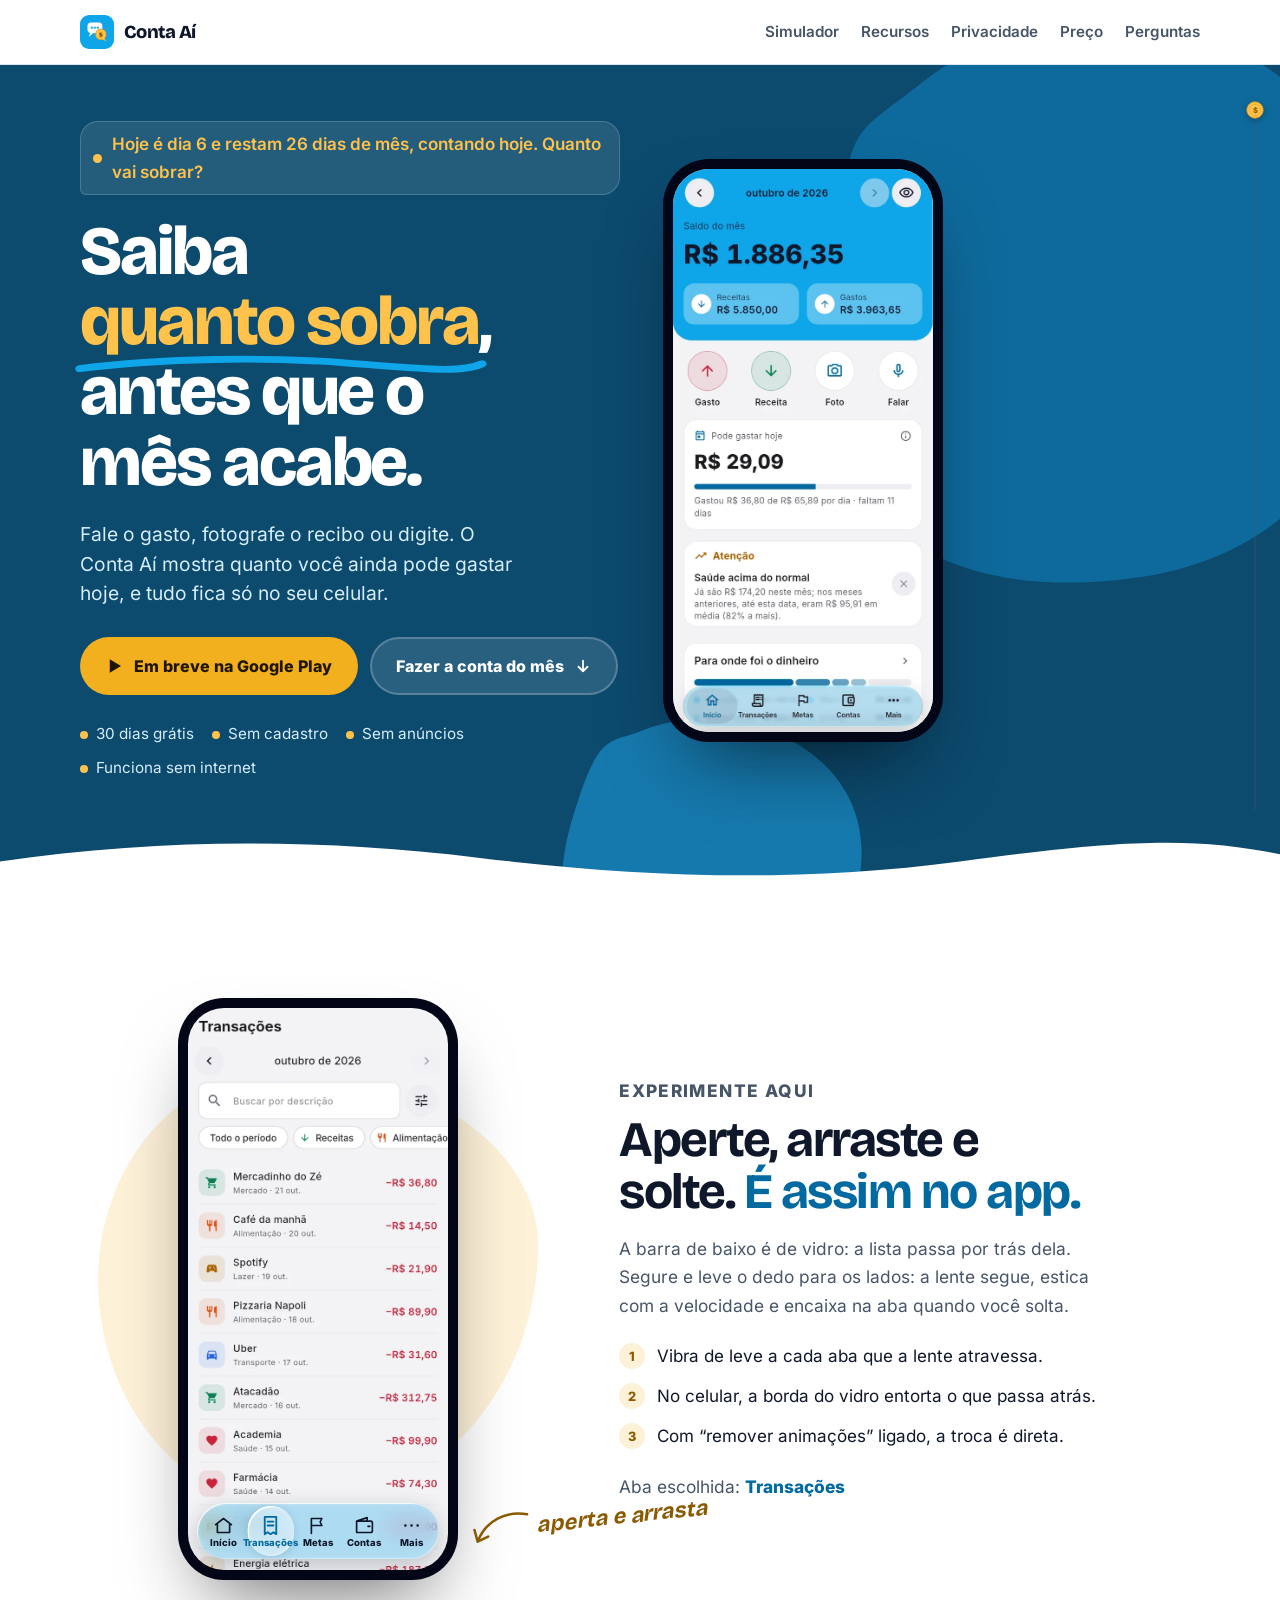
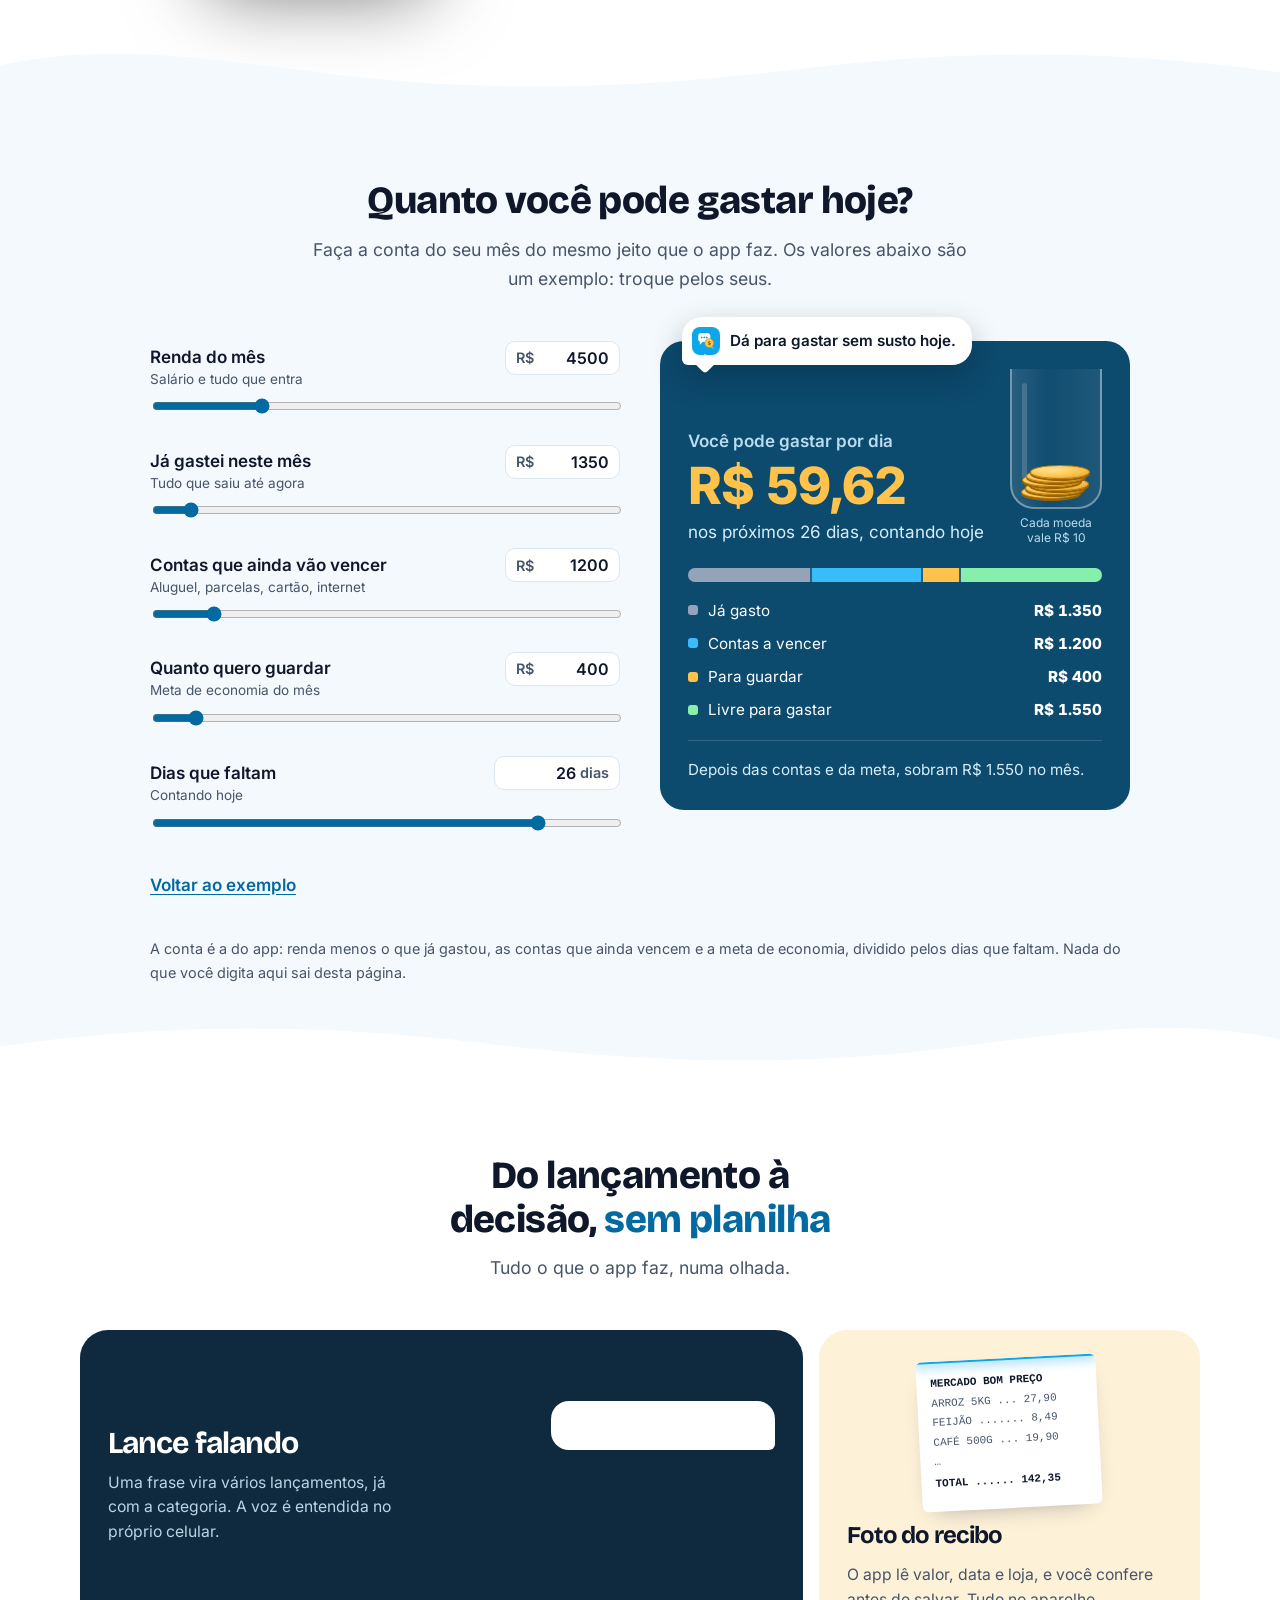
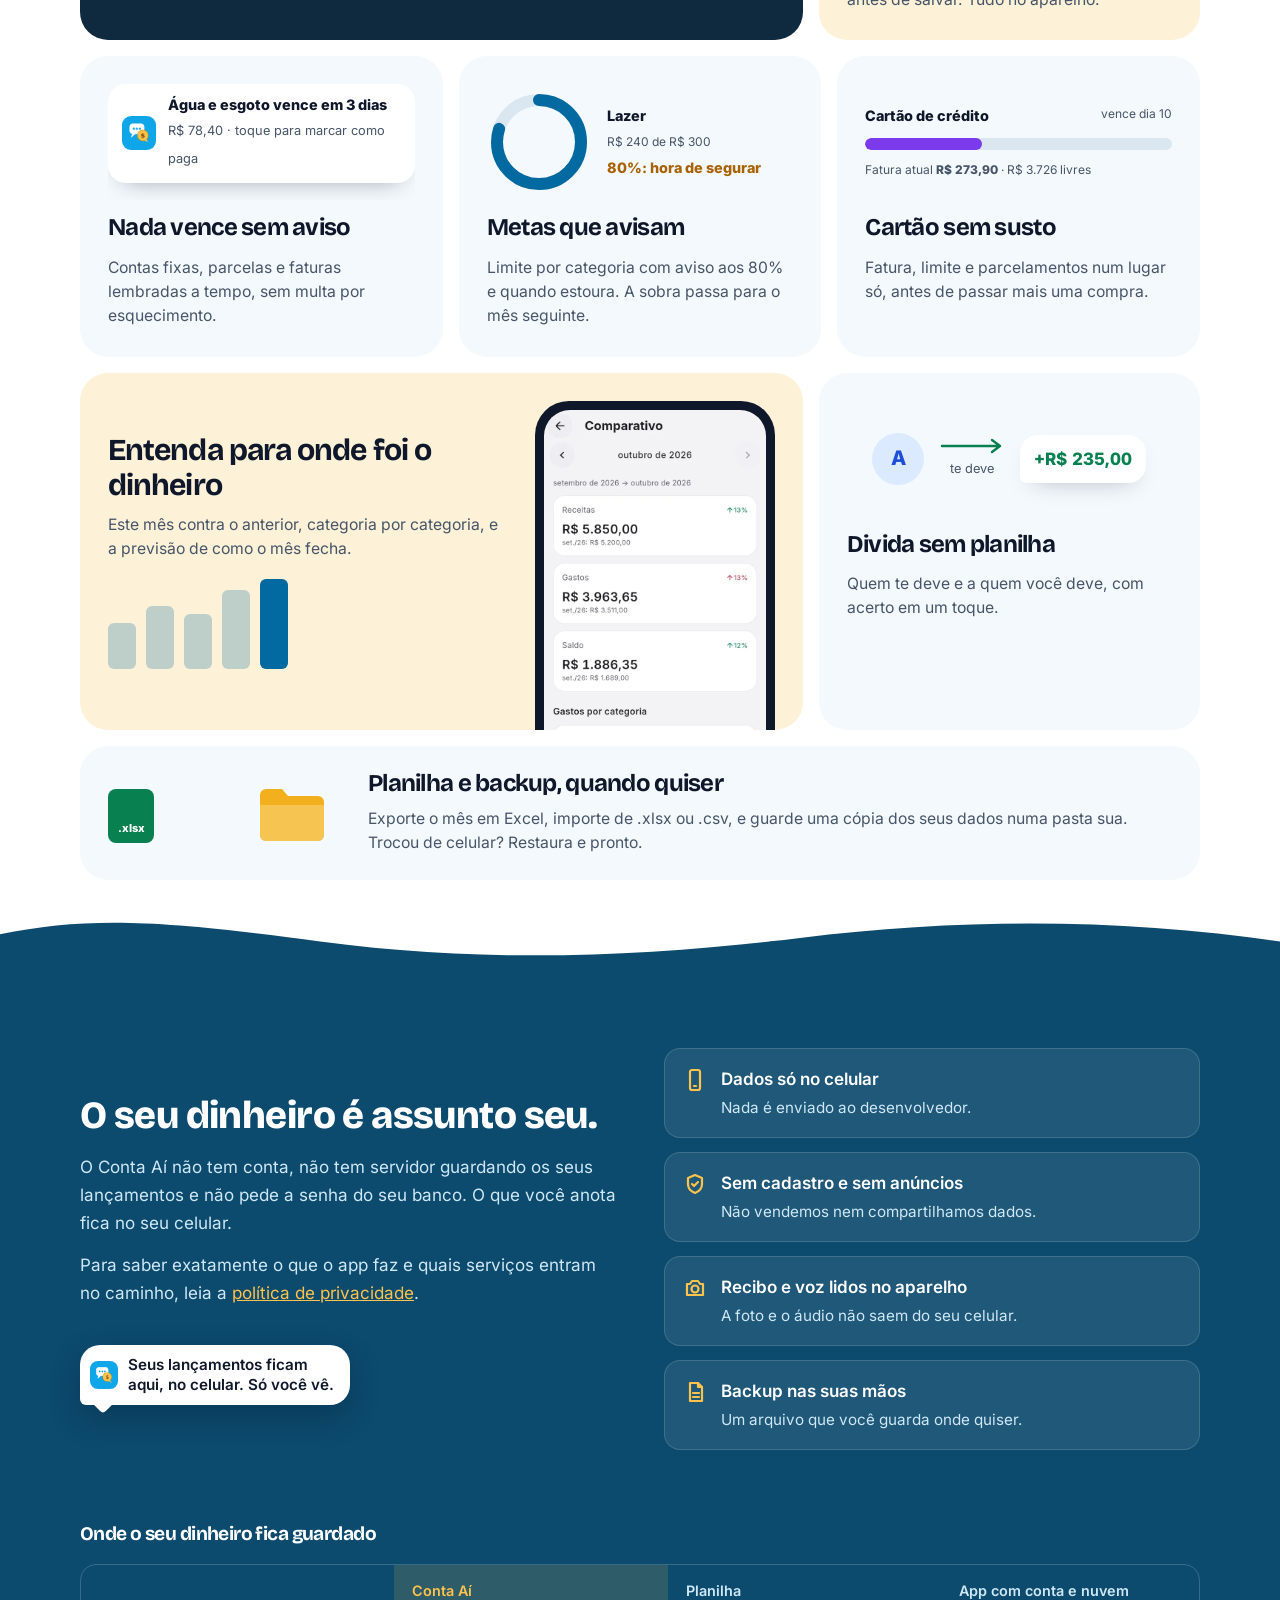
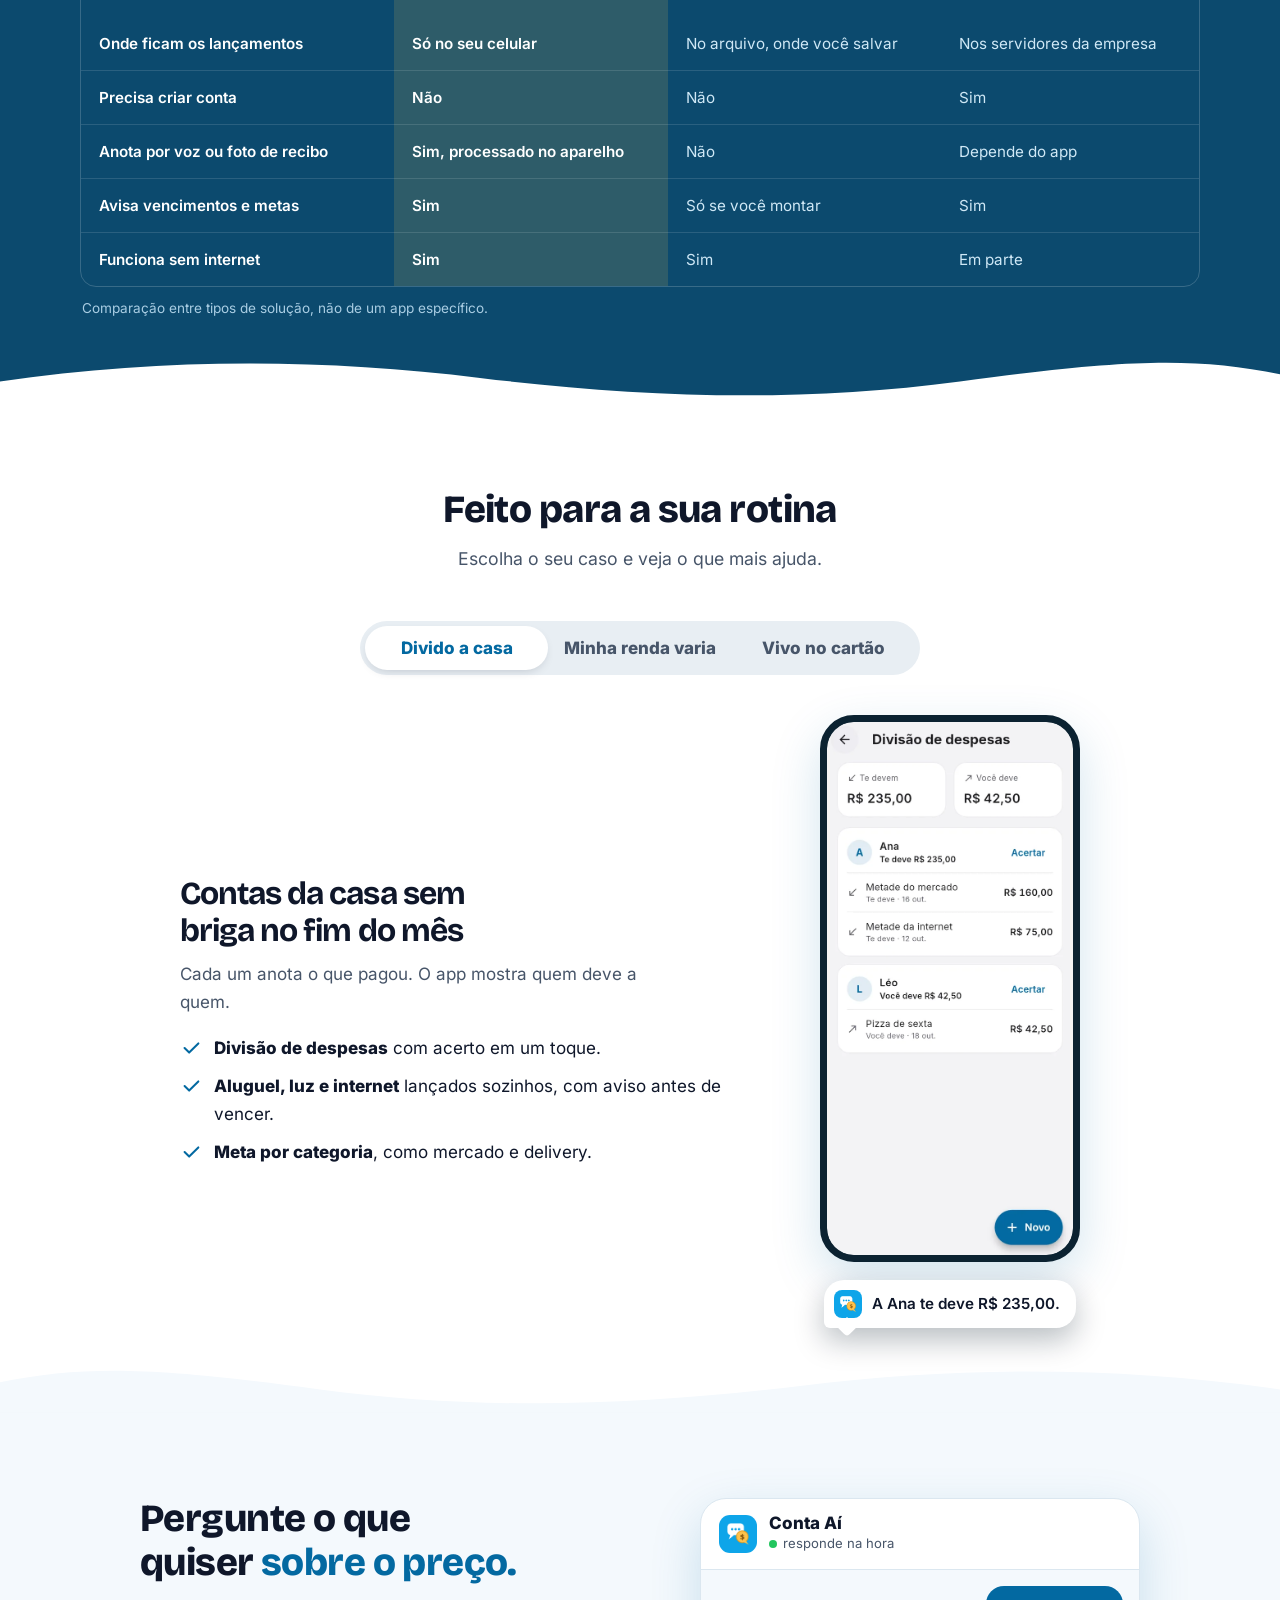
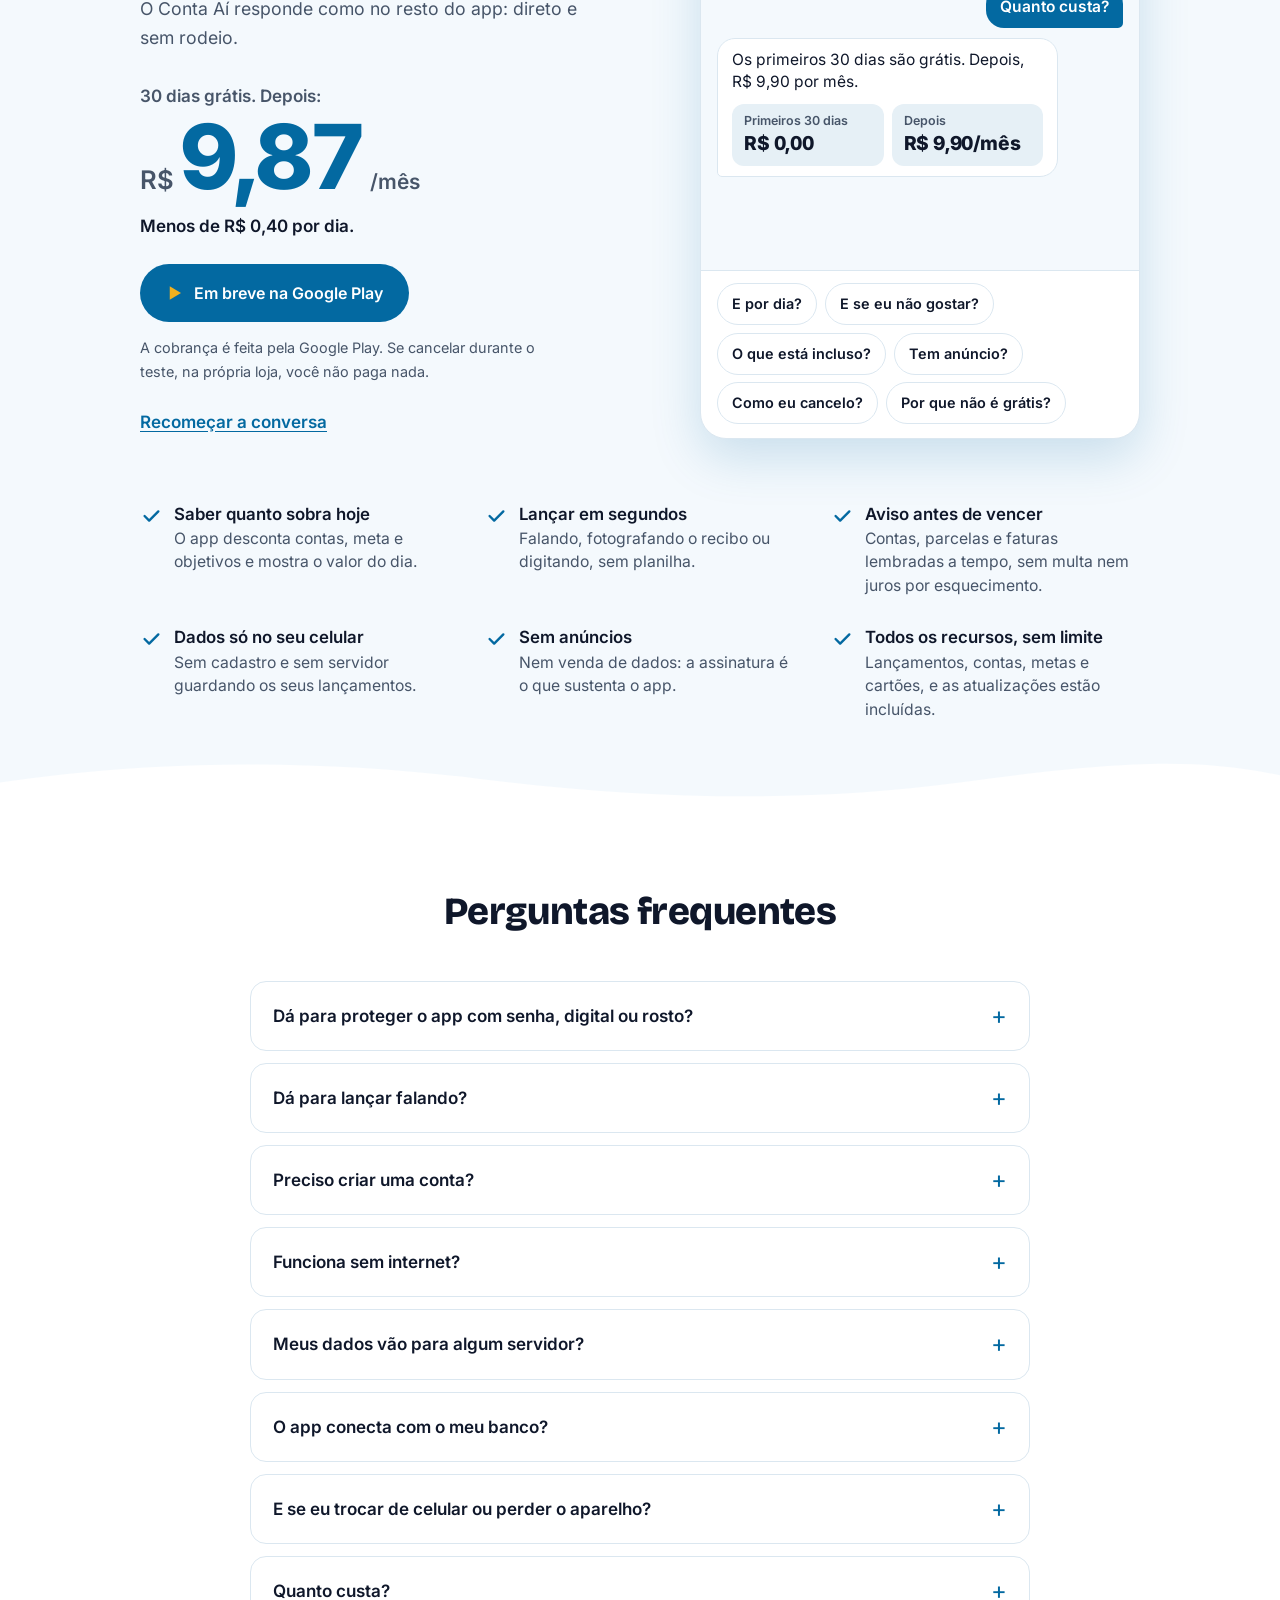
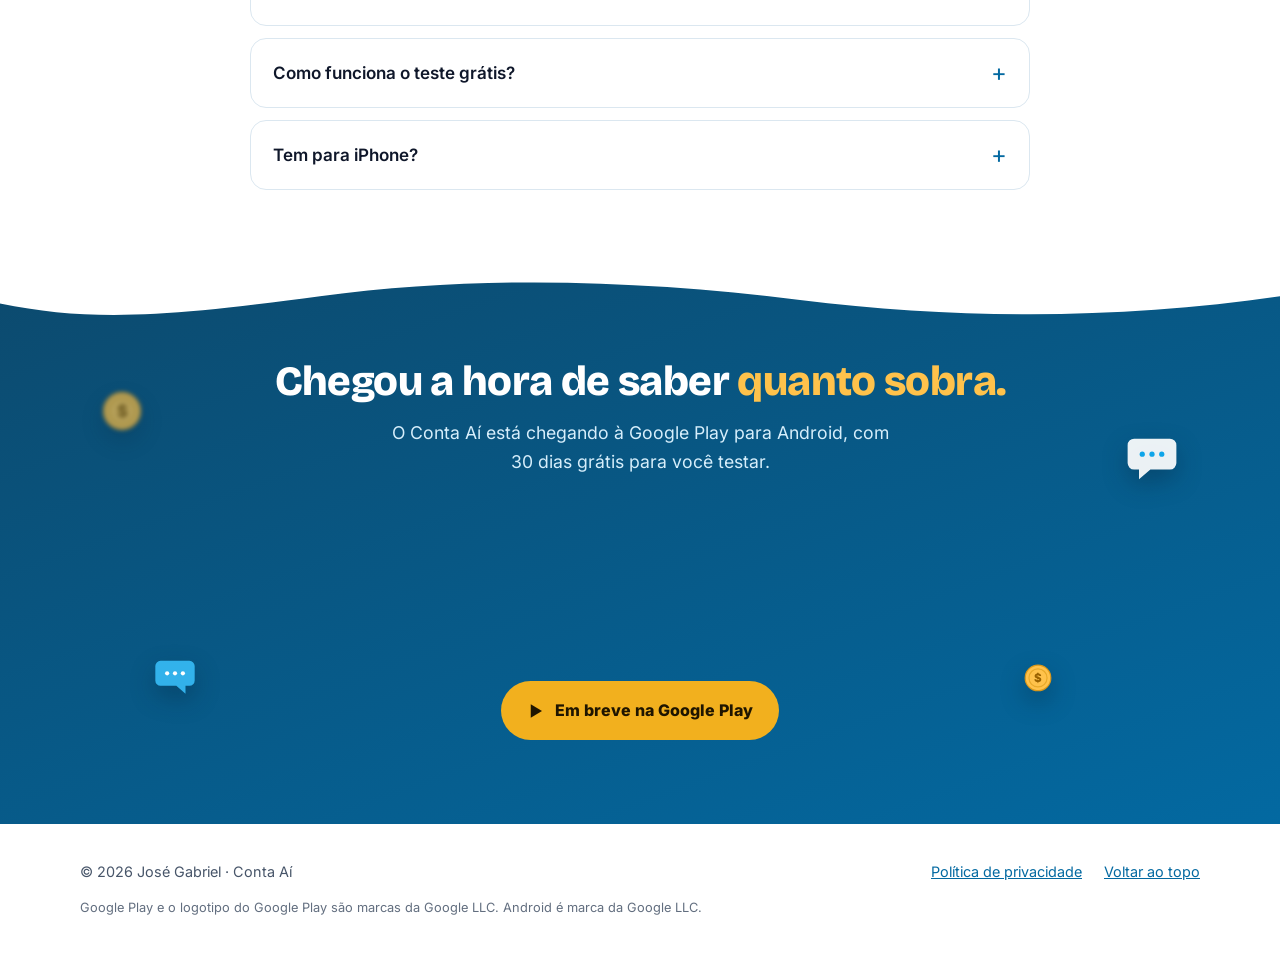
==== commit 6f9c029b: "Frase do topo: 'restam N dias de mês, contando hoje' A conta inclui o dia de hoje; o texto antigo ('" ====
--- a/index.html
+++ b/index.html
@@ -351,6 +351,6 @@
     <small>Google Play e o logotipo do Google Play são marcas da Google LLC. Android é marca da Google LLC.</small>
   </div>
 </footer>
-<script src="landing.js?v=96b214d9" defer></script>
+<script src="landing.js?v=d5e209c3" defer></script>
 </body>
 </html>
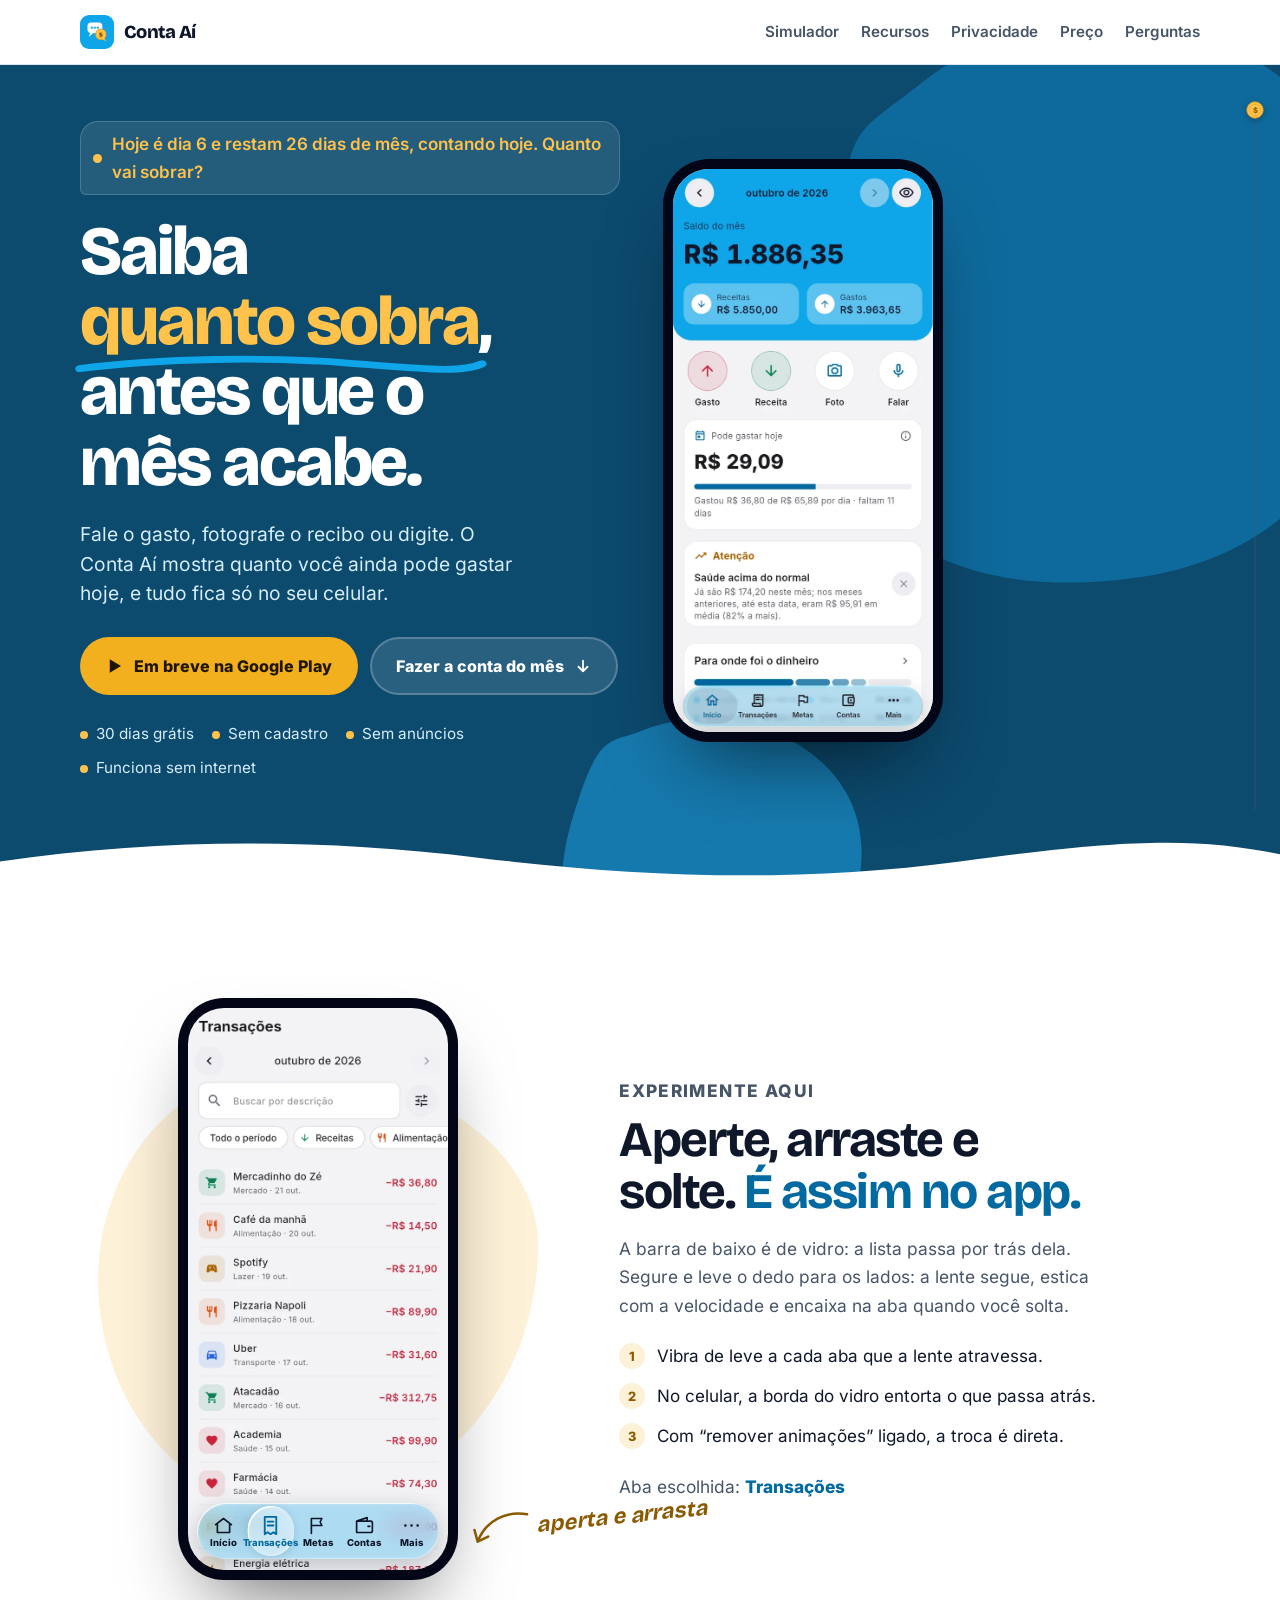
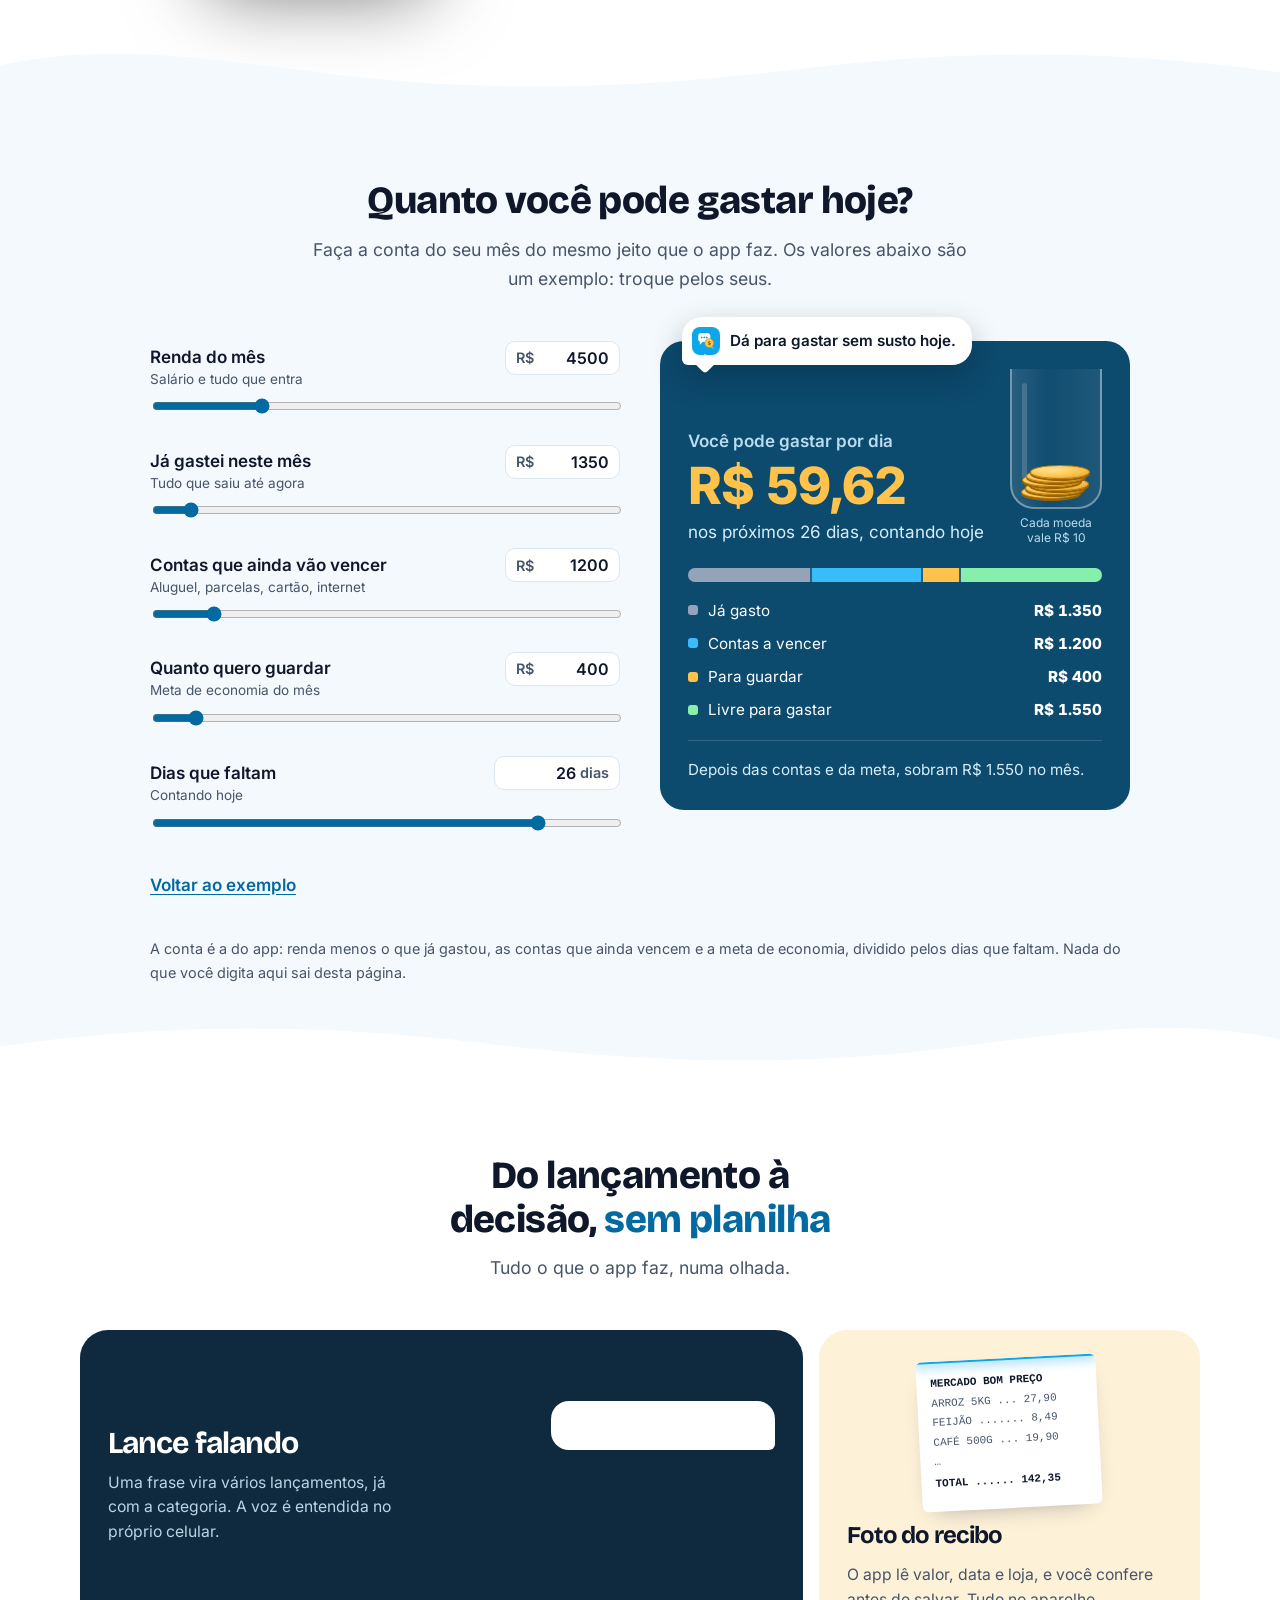
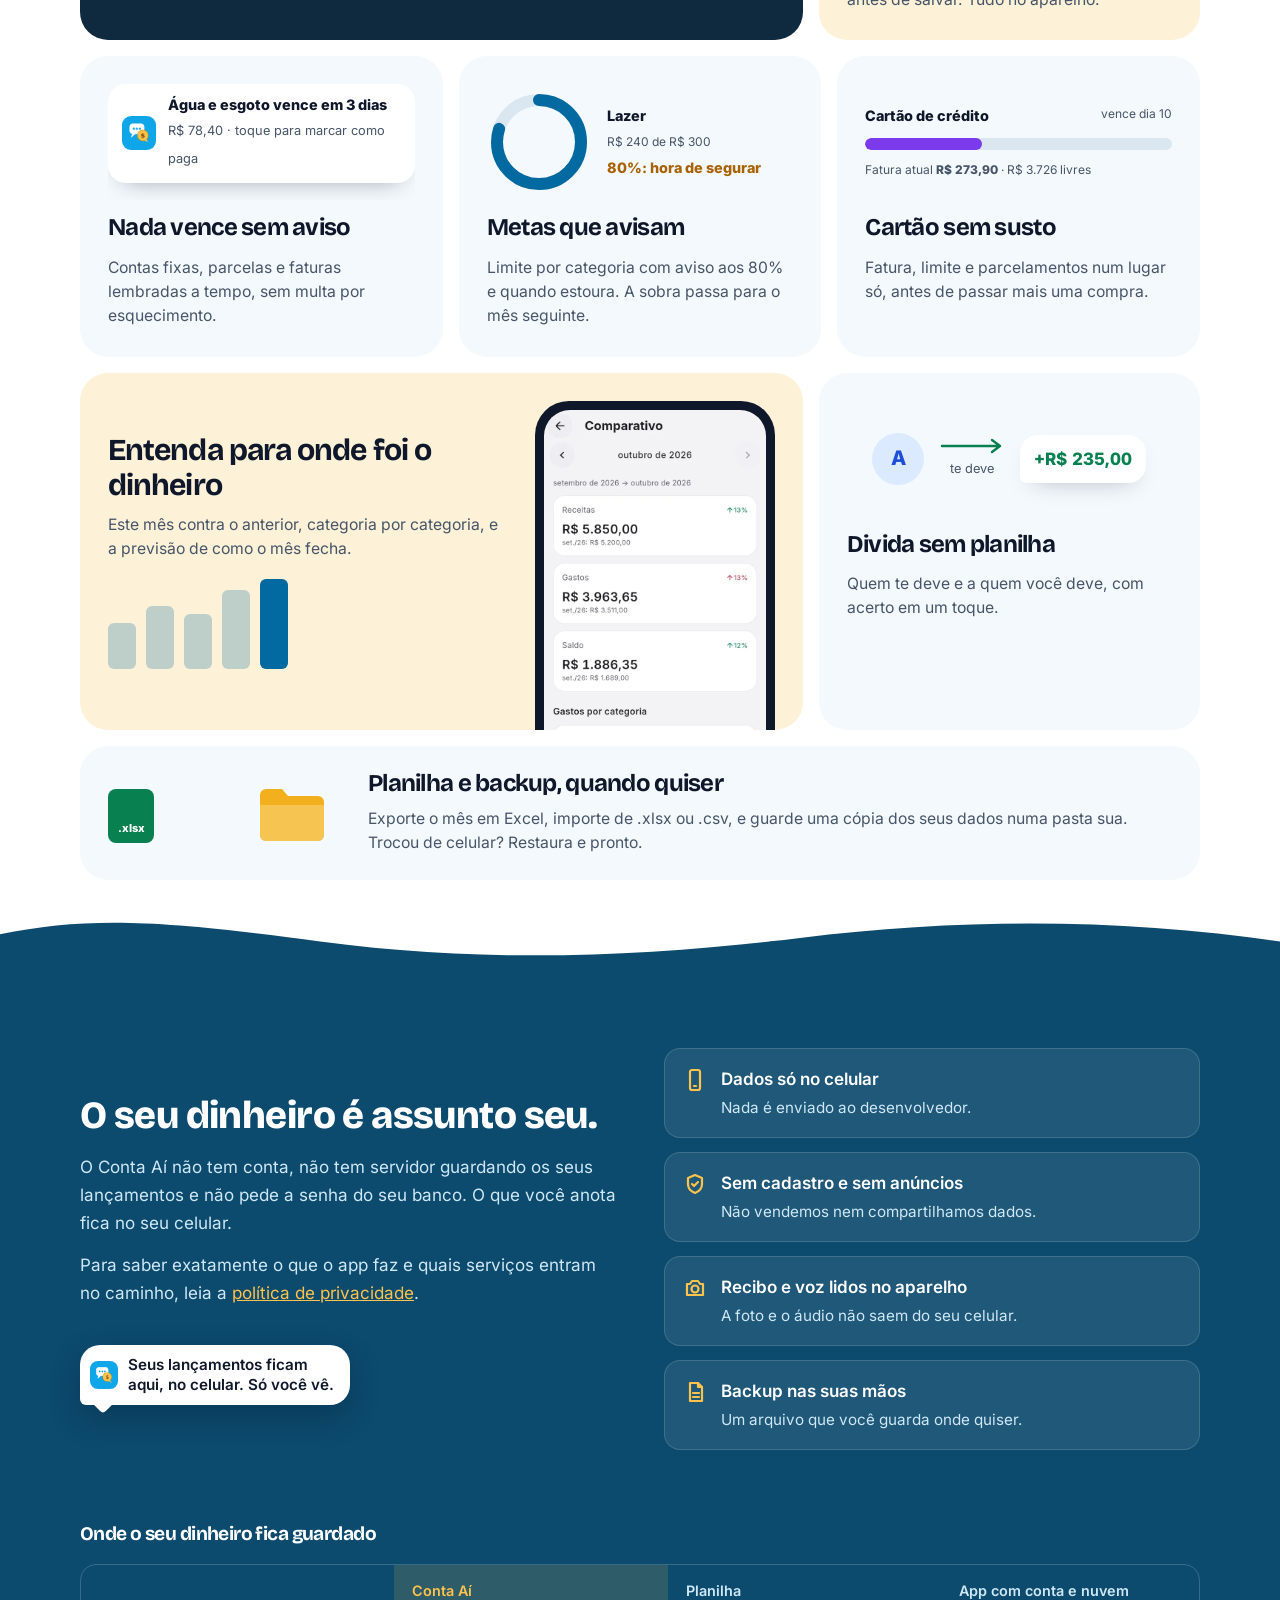
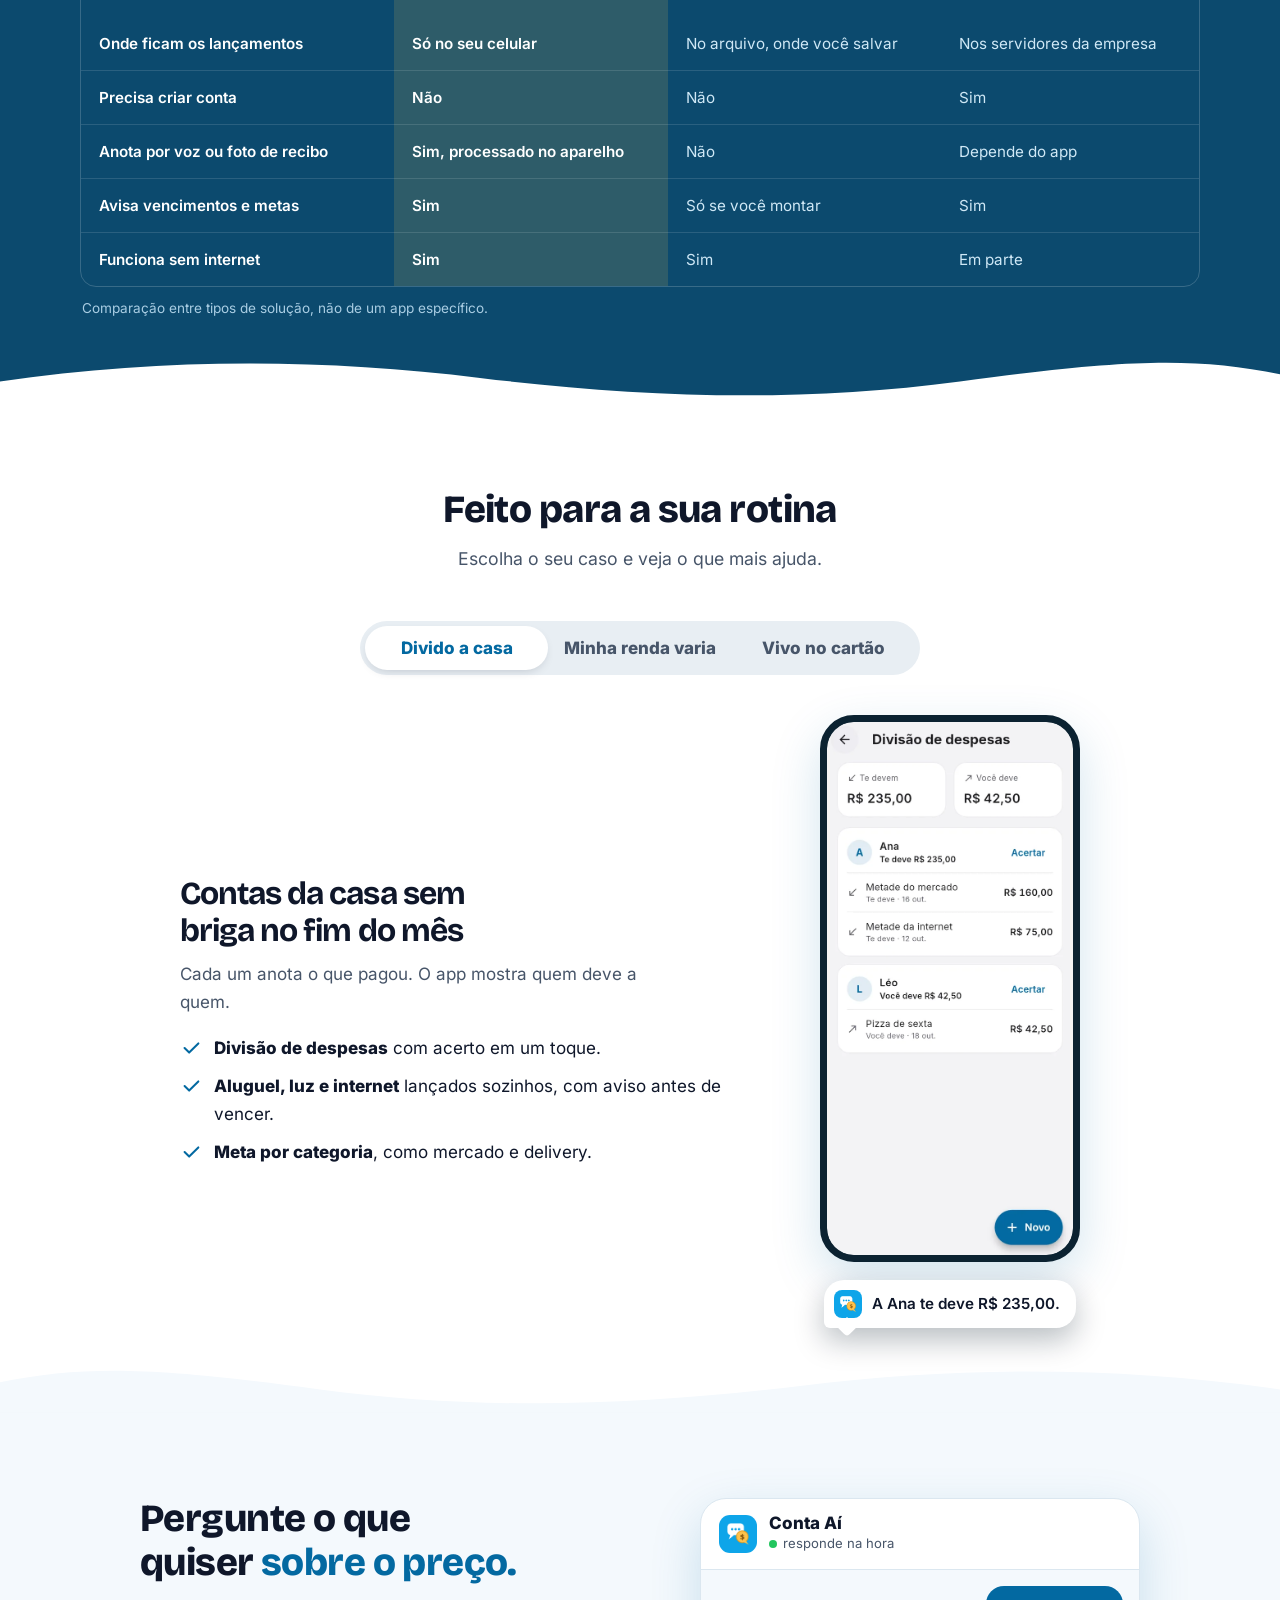
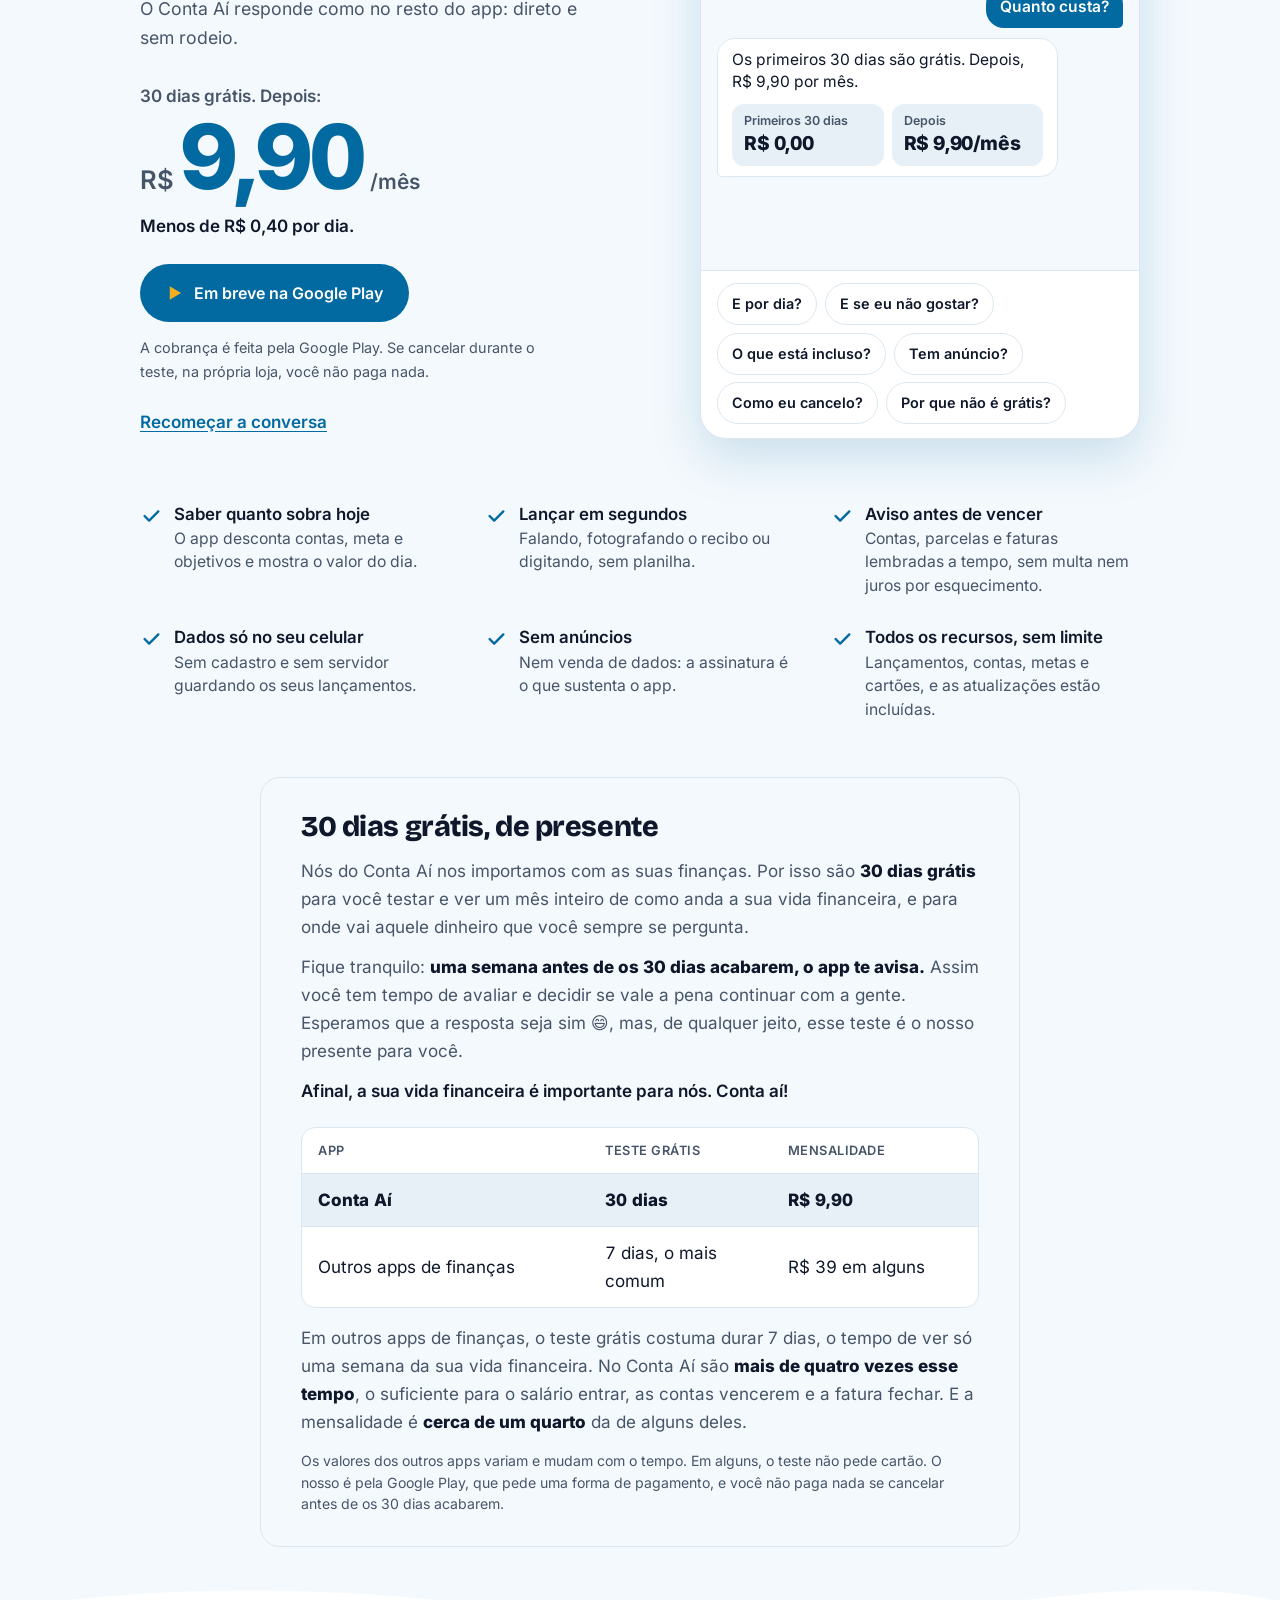
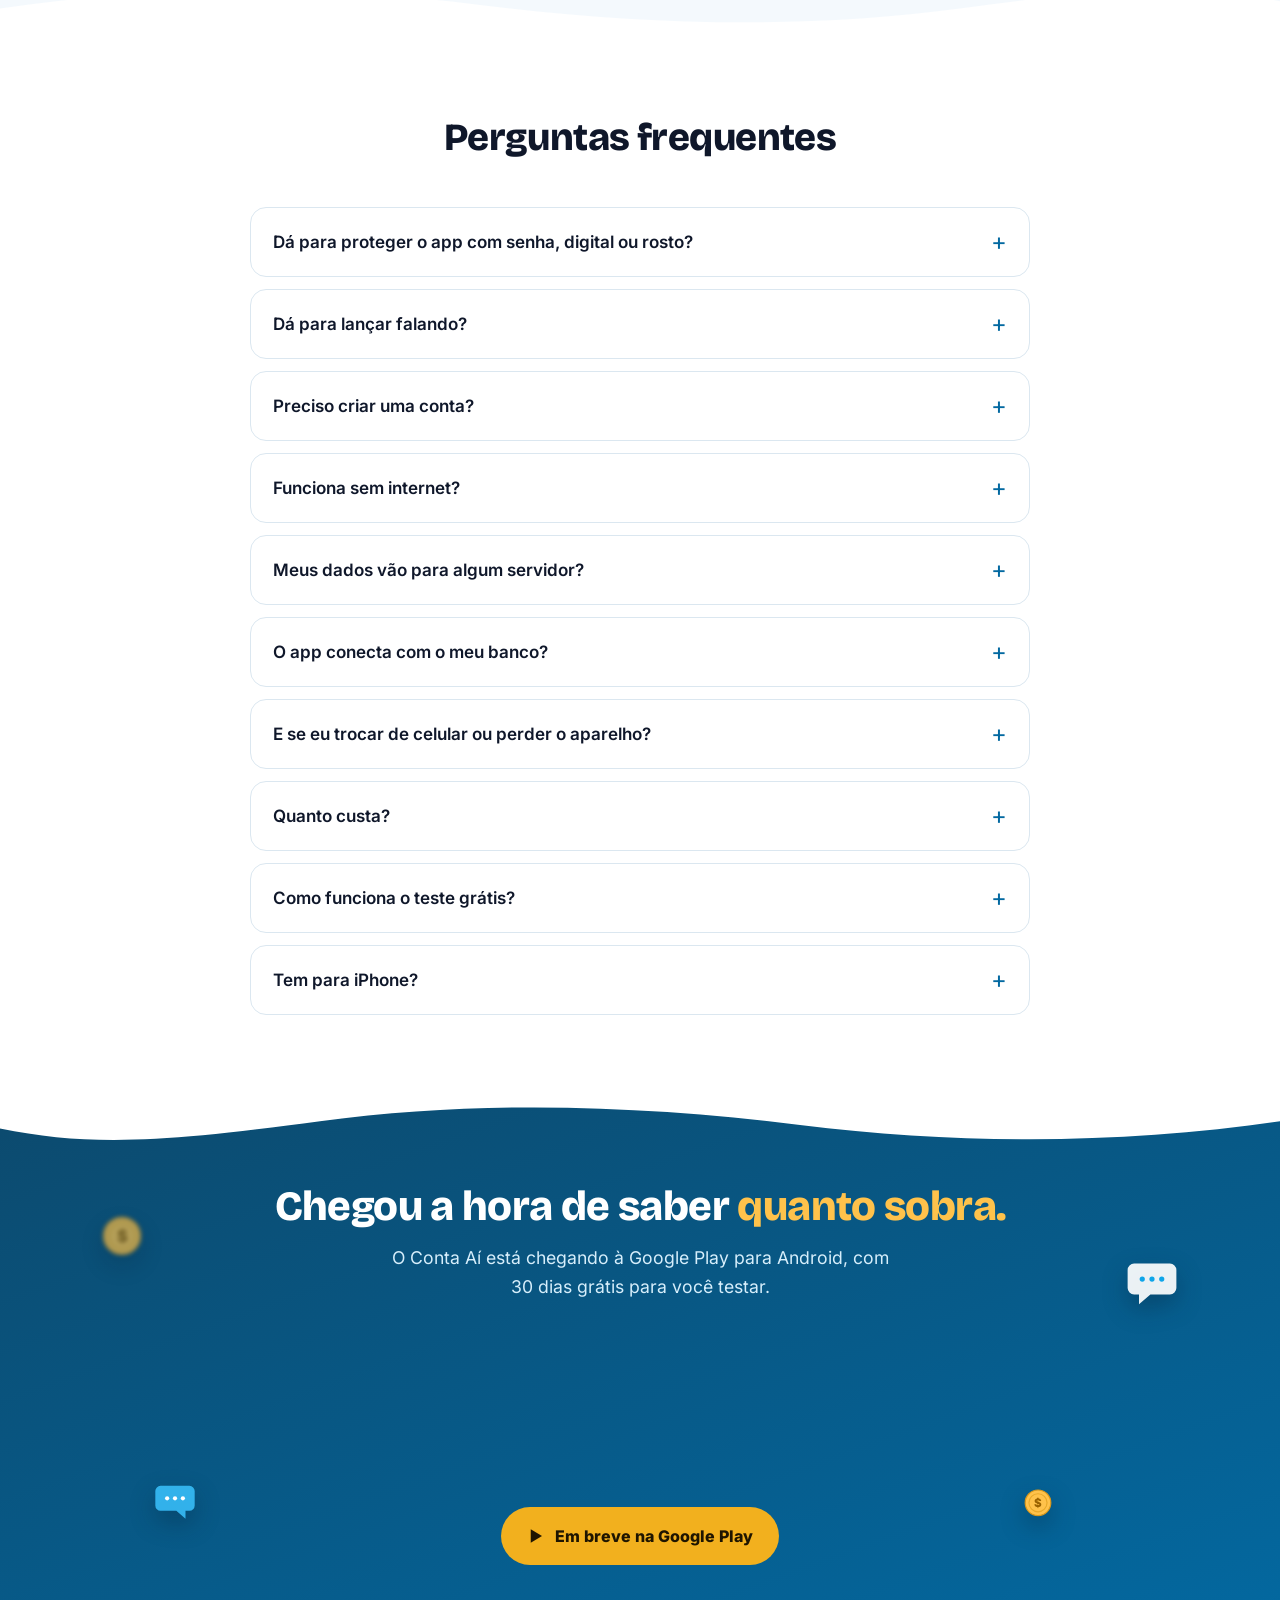
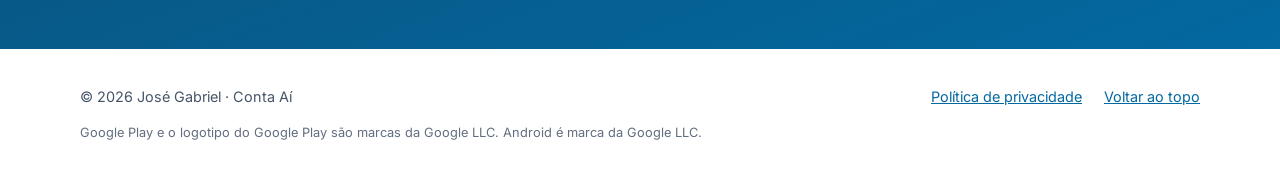
==== commit 3348d7bc: "30 dias grátis de presente e comparação aberta com outros apps Co-Authored-By: Claude Sonnet 5.5 <no" ====
--- a/index.html
+++ b/index.html
@@ -19,7 +19,7 @@
 <meta name="twitter:card" content="summary_large_image">
 <link rel="preload" href="fonts/Bricolage-latin.woff2" as="font" type="font/woff2" crossorigin>
 <link rel="preload" href="img/app-inicio.webp" as="image" type="image/webp">
-<link rel="stylesheet" href="landing.css?v=521eecbf">
+<link rel="stylesheet" href="landing.css?v=9e578cfc">
 <script type="application/ld+json">{"@context":"https://schema.org","@type":"SoftwareApplication","name":"Conta Aí","applicationCategory":"FinanceApplication","operatingSystem":"Android","inLanguage":"pt-BR","description":"Controle de gastos pessoais para Android, com os dados só no celular."}</script>
 </head>
 <body>
@@ -321,6 +321,19 @@
         <li style="--i:5"><svg width="24" height="24" viewBox="0 0 24 24" aria-hidden="true"><path d="M5 12l5 5L20 7"/></svg><span><strong>Sem anúncios</strong>Nem venda de dados: a assinatura é o que sustenta o app.</span></li>
         <li style="--i:6"><svg width="24" height="24" viewBox="0 0 24 24" aria-hidden="true"><path d="M5 12l5 5L20 7"/></svg><span><strong>Todos os recursos, sem limite</strong>Lançamentos, contas, metas e cartões, e as atualizações estão incluídas.</span></li>
     </ul>
+    <div class="presente" id="presente">
+      <h3>30 dias grátis, de presente</h3>
+      <p>Nós do Conta Aí nos importamos com as suas finanças. Por isso são <strong>30 dias grátis</strong> para você testar e ver um mês inteiro de como anda a sua vida financeira, e para onde vai aquele dinheiro que você sempre se pergunta.</p>
+      <p>Fique tranquilo: <strong>uma semana antes de os 30 dias acabarem, o app te avisa.</strong> Assim você tem tempo de avaliar e decidir se vale a pena continuar com a gente. Esperamos que a resposta seja sim 😄, mas, de qualquer jeito, esse teste é o nosso presente para você.</p>
+      <p class="fecho">Afinal, a sua vida financeira é importante para nós. Conta aí!</p>
+      <div class="cmp-teste" role="table" aria-label="Comparação de teste grátis e preço">
+        <div class="cmp-linha cmp-cab" role="row"><span role="columnheader">App</span><span role="columnheader">Teste grátis</span><span role="columnheader">Mensalidade</span></div>
+        <div class="cmp-linha cmp-nos" role="row"><span role="cell"><b>Conta Aí</b></span><span role="cell"><b>30 dias</b></span><span role="cell"><b>R$&nbsp;9,90</b></span></div>
+        <div class="cmp-linha" role="row"><span role="cell">Outros apps de finanças</span><span role="cell">7 dias, o mais comum</span><span role="cell">R$&nbsp;39 em alguns</span></div>
+      </div>
+      <p class="vantagem">Em outros apps de finanças, o teste grátis costuma durar 7 dias, o tempo de ver só uma semana da sua vida financeira. No Conta Aí são <strong>mais de quatro vezes esse tempo</strong>, o suficiente para o salário entrar, as contas vencerem e a fatura fechar. E a mensalidade é <strong>cerca de um quarto</strong> da de alguns deles.</p>
+      <p class="fino">Os valores dos outros apps variam e mudam com o tempo. Em alguns, o teste não pede cartão. O nosso é pela Google Play, que pede uma forma de pagamento, e você não paga nada se cancelar antes de os 30 dias acabarem.</p>
+    </div>
   </div>
 </section>
 
@@ -351,6 +364,6 @@
     <small>Google Play e o logotipo do Google Play são marcas da Google LLC. Android é marca da Google LLC.</small>
   </div>
 </footer>
-<script src="landing.js?v=d5e209c3" defer></script>
+<script src="landing.js?v=c3c7892e" defer></script>
 </body>
 </html>
--- a/landing.css
+++ b/landing.css
@@ -511,3 +511,19 @@
   .folha .item, .conversa .fala, .voz .linha, .conversa-final.prep .fala { opacity: 1; }
   .trilho-f i, .barrinhas i { transform: none; }
 }
+
+/* 30 dias grátis, de presente: texto leve e comparação com um app que tem teste menor */
+.presente { max-width: 760px; margin: 56px auto 0; padding: 32px clamp(20px, 4vw, 40px); background: var(--superficie); border: 1px solid var(--borda); border-radius: var(--raio); }
+.presente h3 { margin: 0 0 12px; font-family: var(--titulo); font-size: clamp(1.4rem, 3vw, 1.8rem); line-height: 1.2; font-weight: 800; letter-spacing: -.015em; }
+.presente p { margin: 0 0 12px; color: var(--suave); }
+.presente p strong { color: var(--texto); }
+.presente .fecho { color: var(--texto); font-weight: 600; margin-bottom: 22px; }
+.presente .fino { margin: 14px 0 0; font-size: .88rem; line-height: 1.5; }
+.cmp-teste { display: grid; border: 1px solid var(--borda); border-radius: 14px; overflow: hidden; background: var(--fundo); }
+.cmp-teste .cmp-linha { display: grid; grid-template-columns: minmax(0, 1.6fr) minmax(0, 1fr) minmax(0, 1fr); gap: 8px; padding: 12px 16px; align-items: center; font-variant-numeric: tabular-nums; }
+.cmp-teste .cmp-linha + .cmp-linha { border-top: 1px solid var(--borda); }
+.cmp-teste .cmp-cab { font-size: .8rem; font-weight: 600; color: var(--suave); text-transform: uppercase; letter-spacing: .04em; }
+.cmp-teste .cmp-nos { background: color-mix(in srgb, var(--marca) 10%, var(--fundo)); color: var(--texto); }
+.cmp-teste small { display: block; color: var(--suave); font-size: .8rem; }
+@media (max-width: 560px) { .cmp-teste .cmp-linha { grid-template-columns: minmax(0, 1.3fr) minmax(0, 1fr) minmax(0, 1fr); padding: 12px; font-size: .95rem; } .cmp-teste .cmp-cab { font-size: .7rem; letter-spacing: 0; } }
+.presente .vantagem { margin: 16px 0 0; }
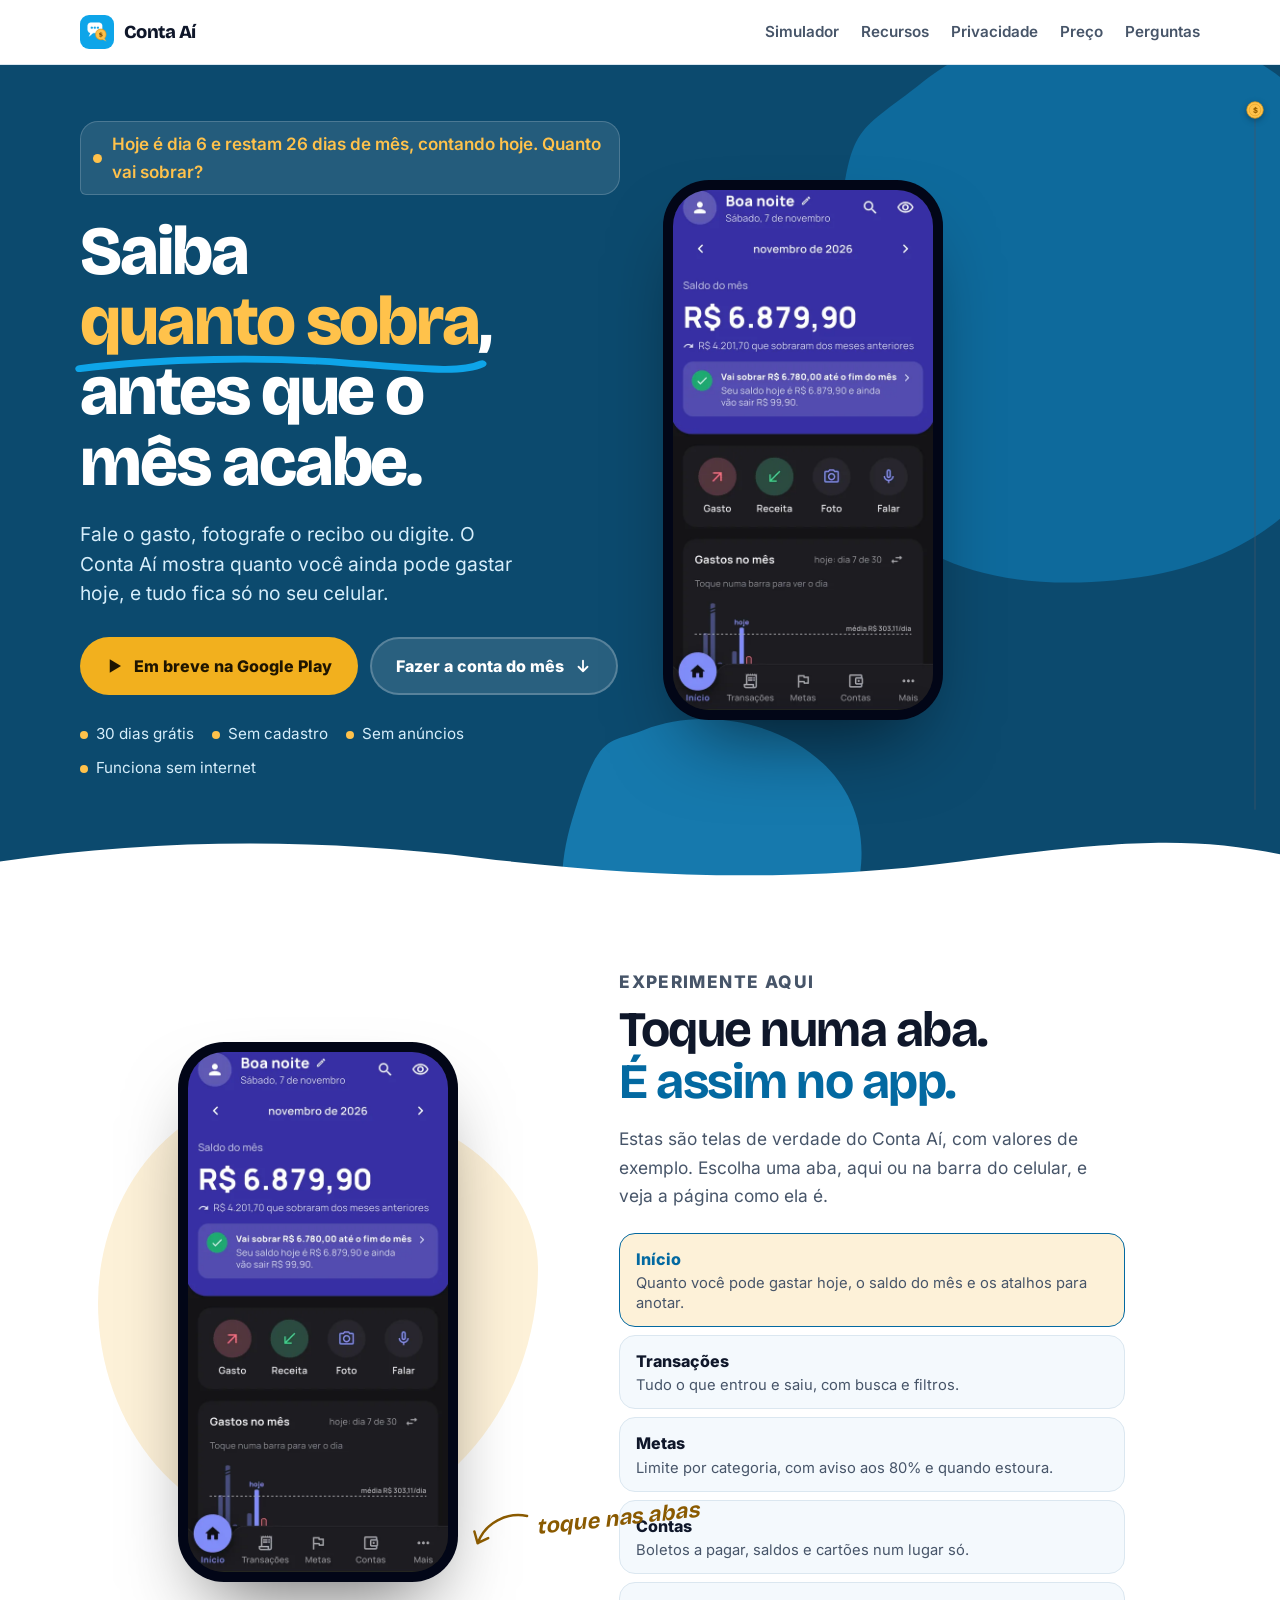
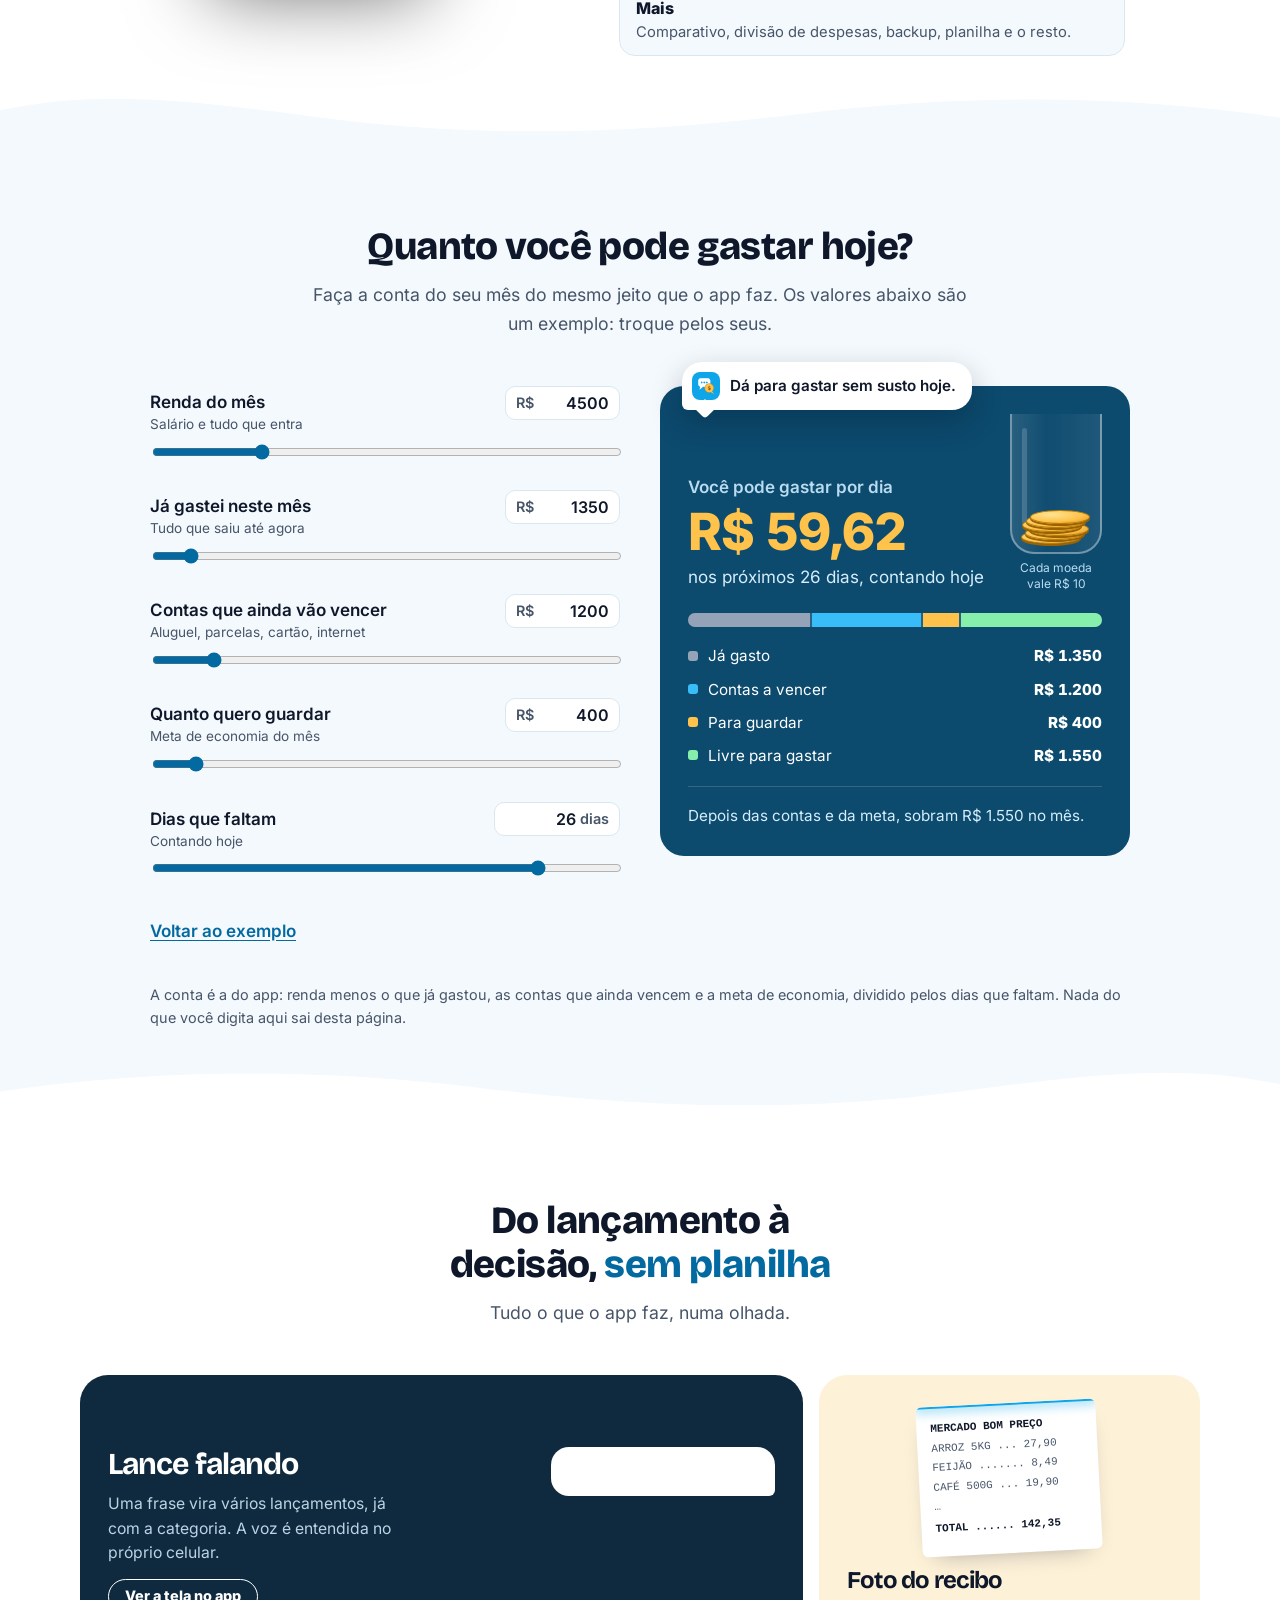
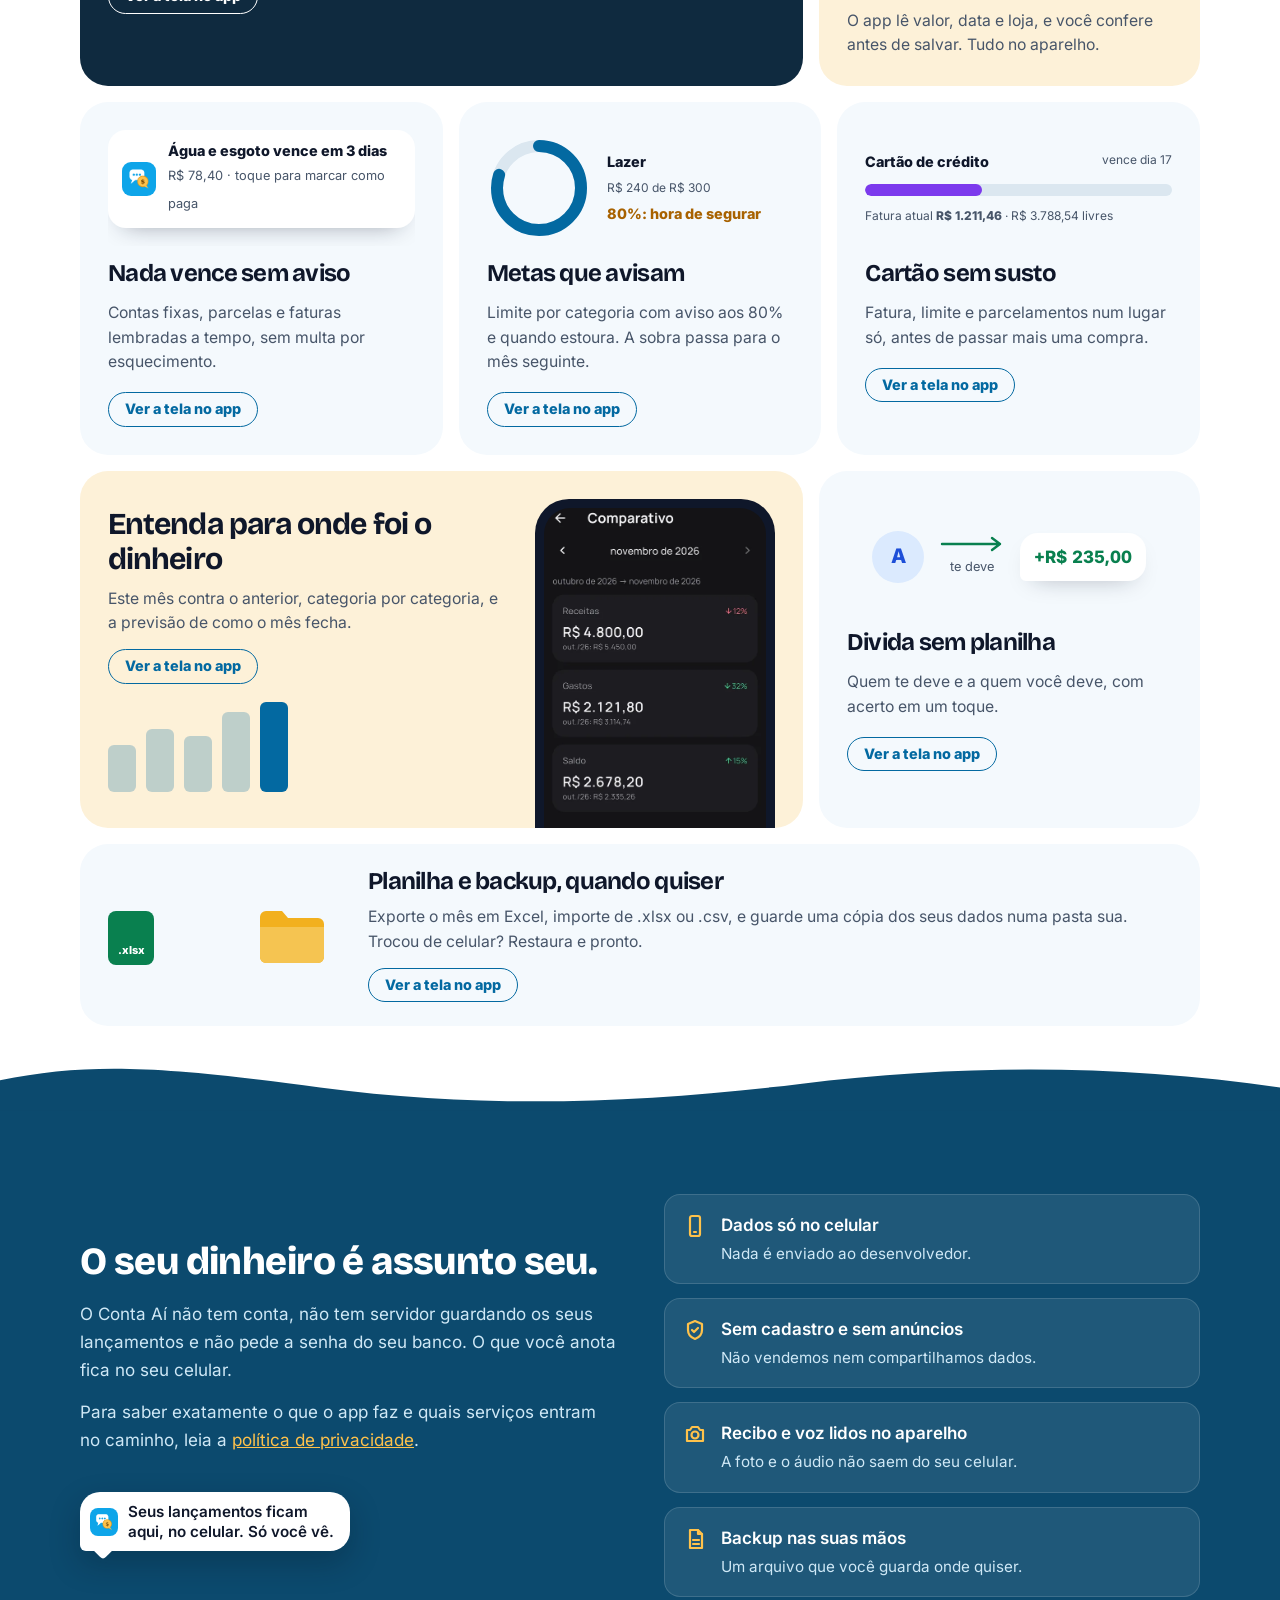
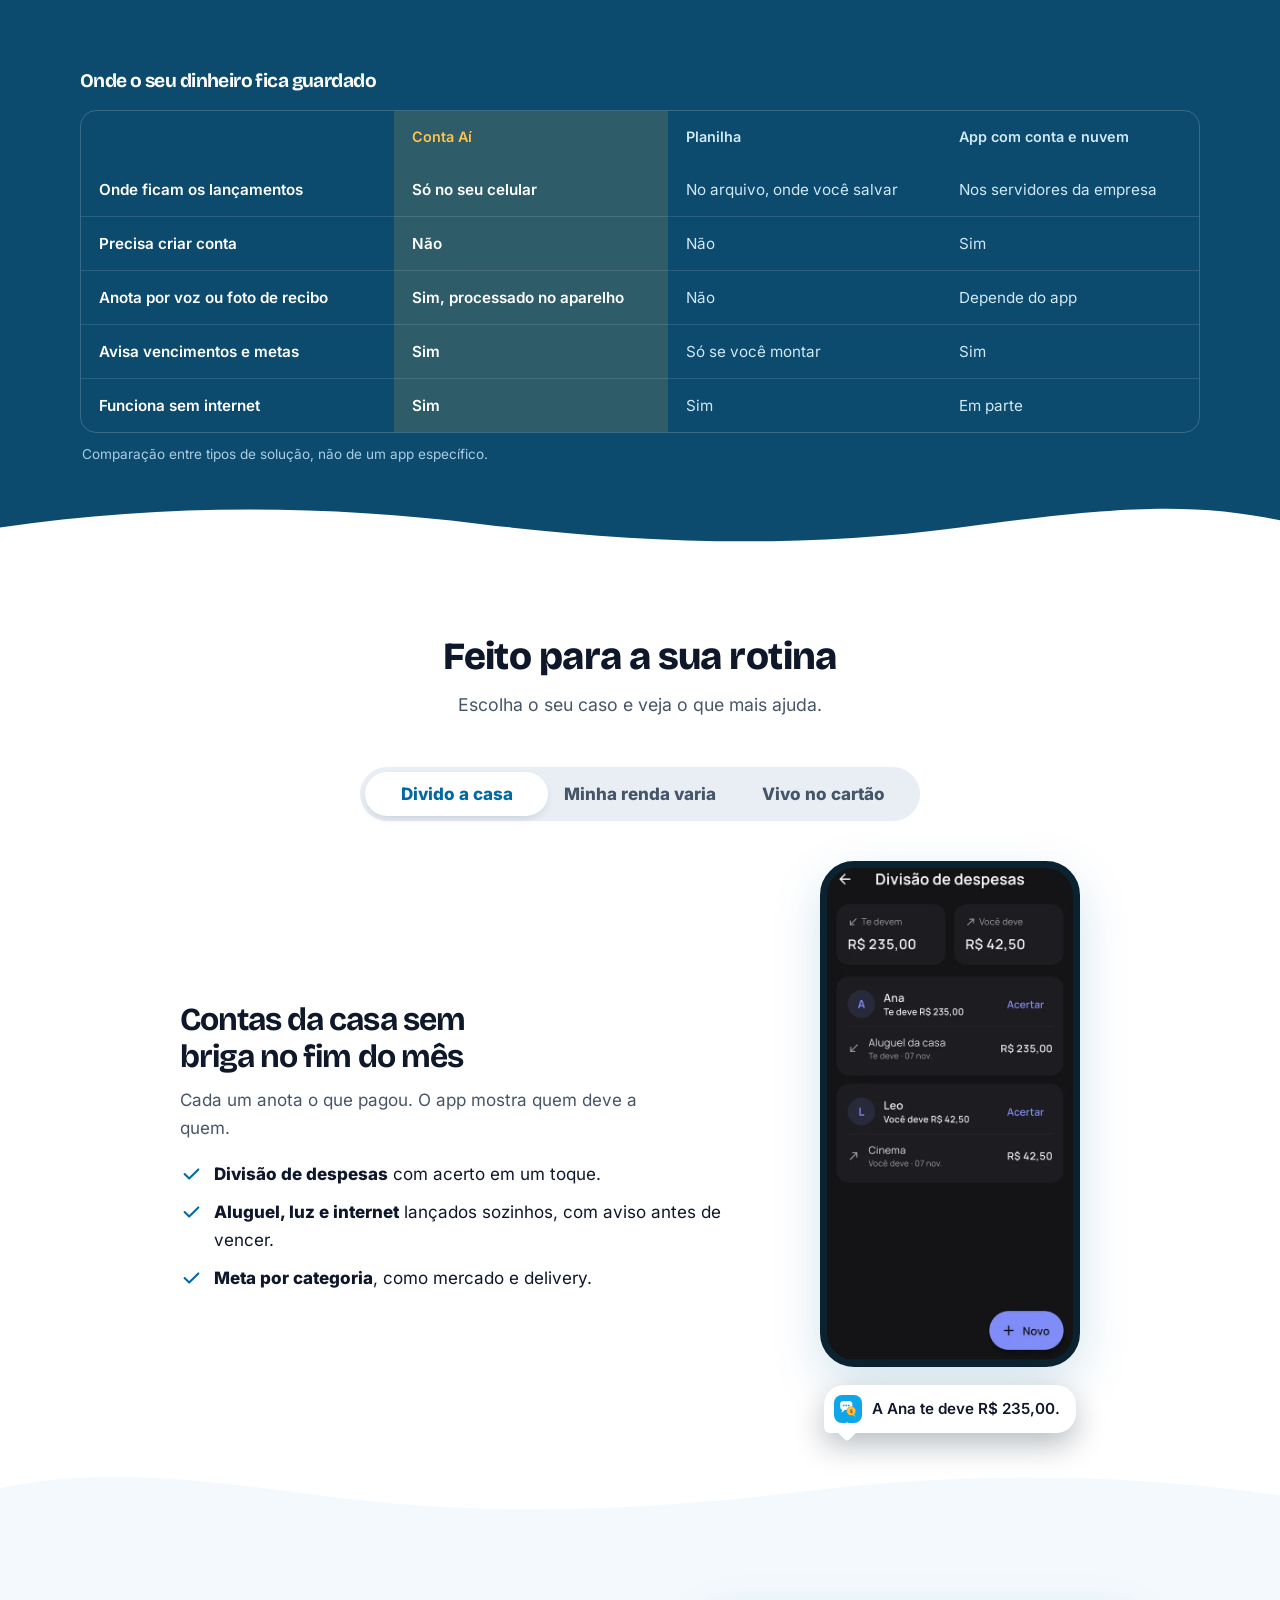
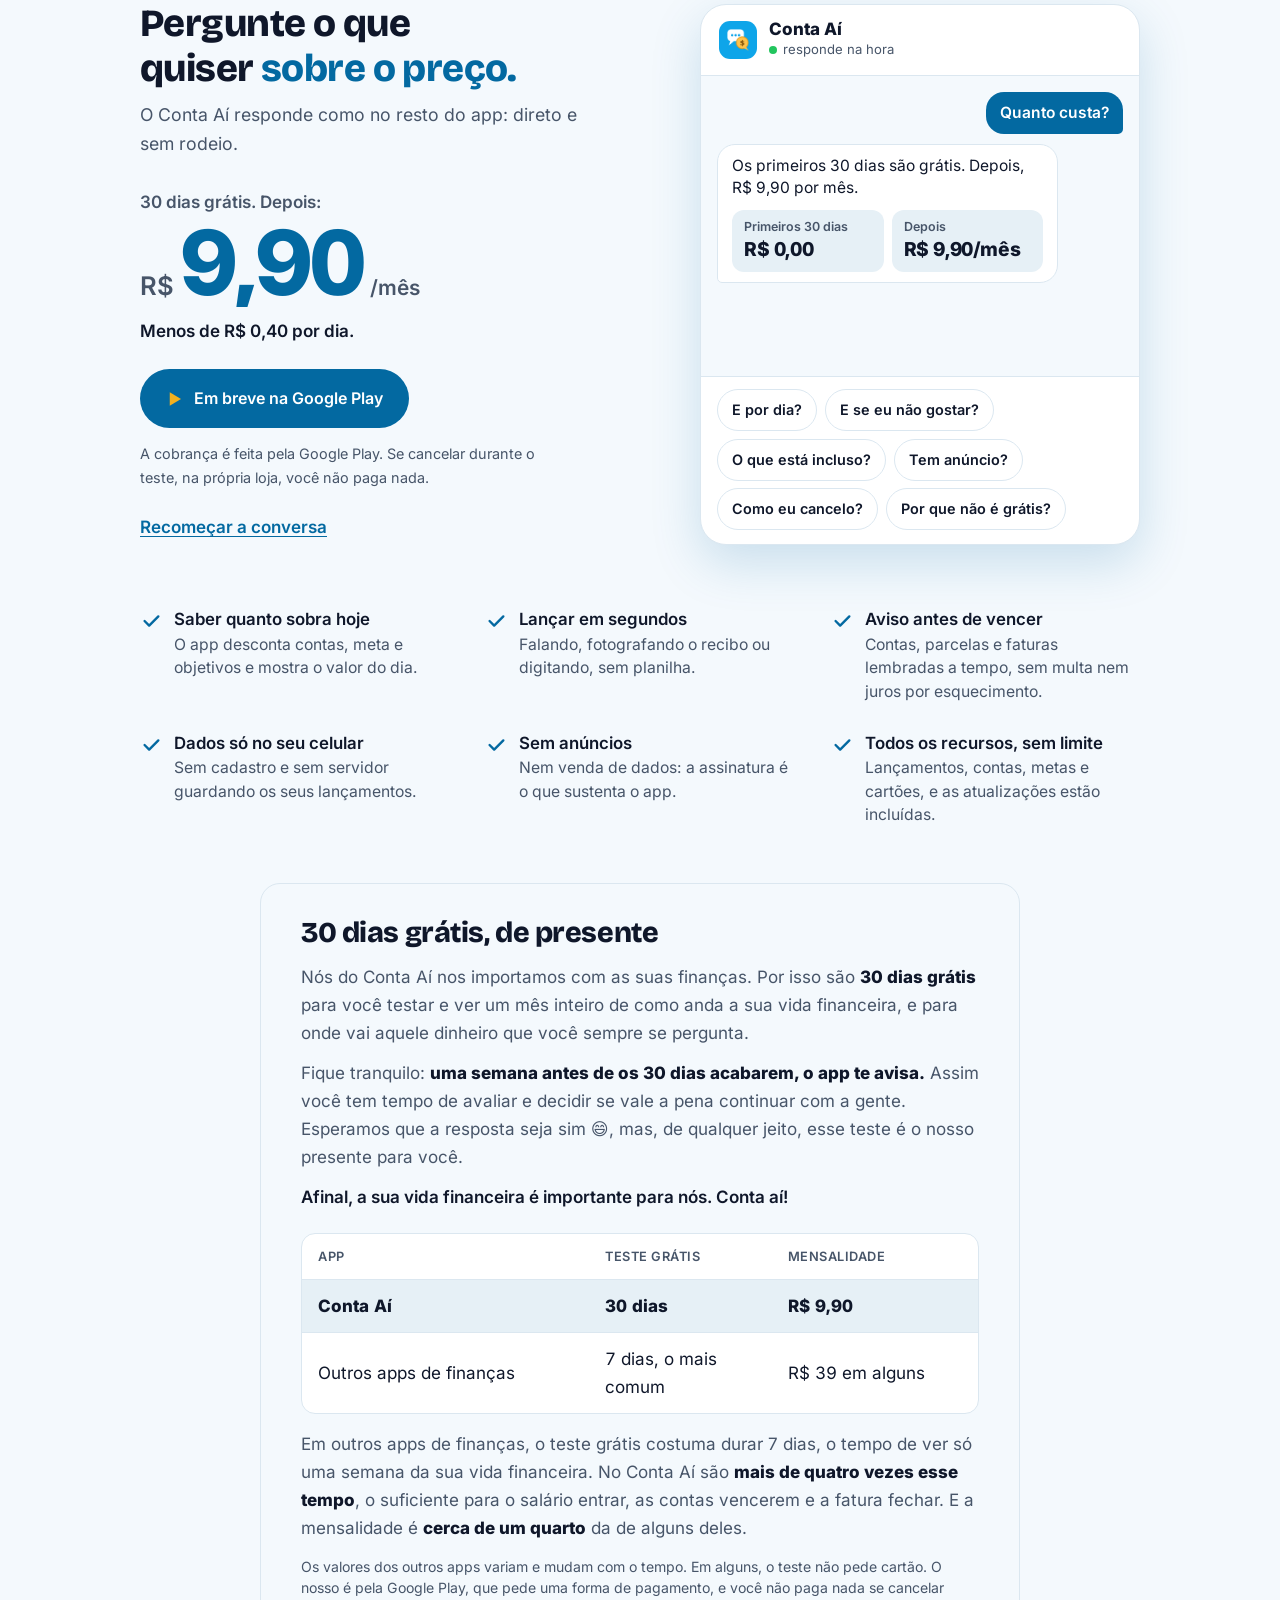
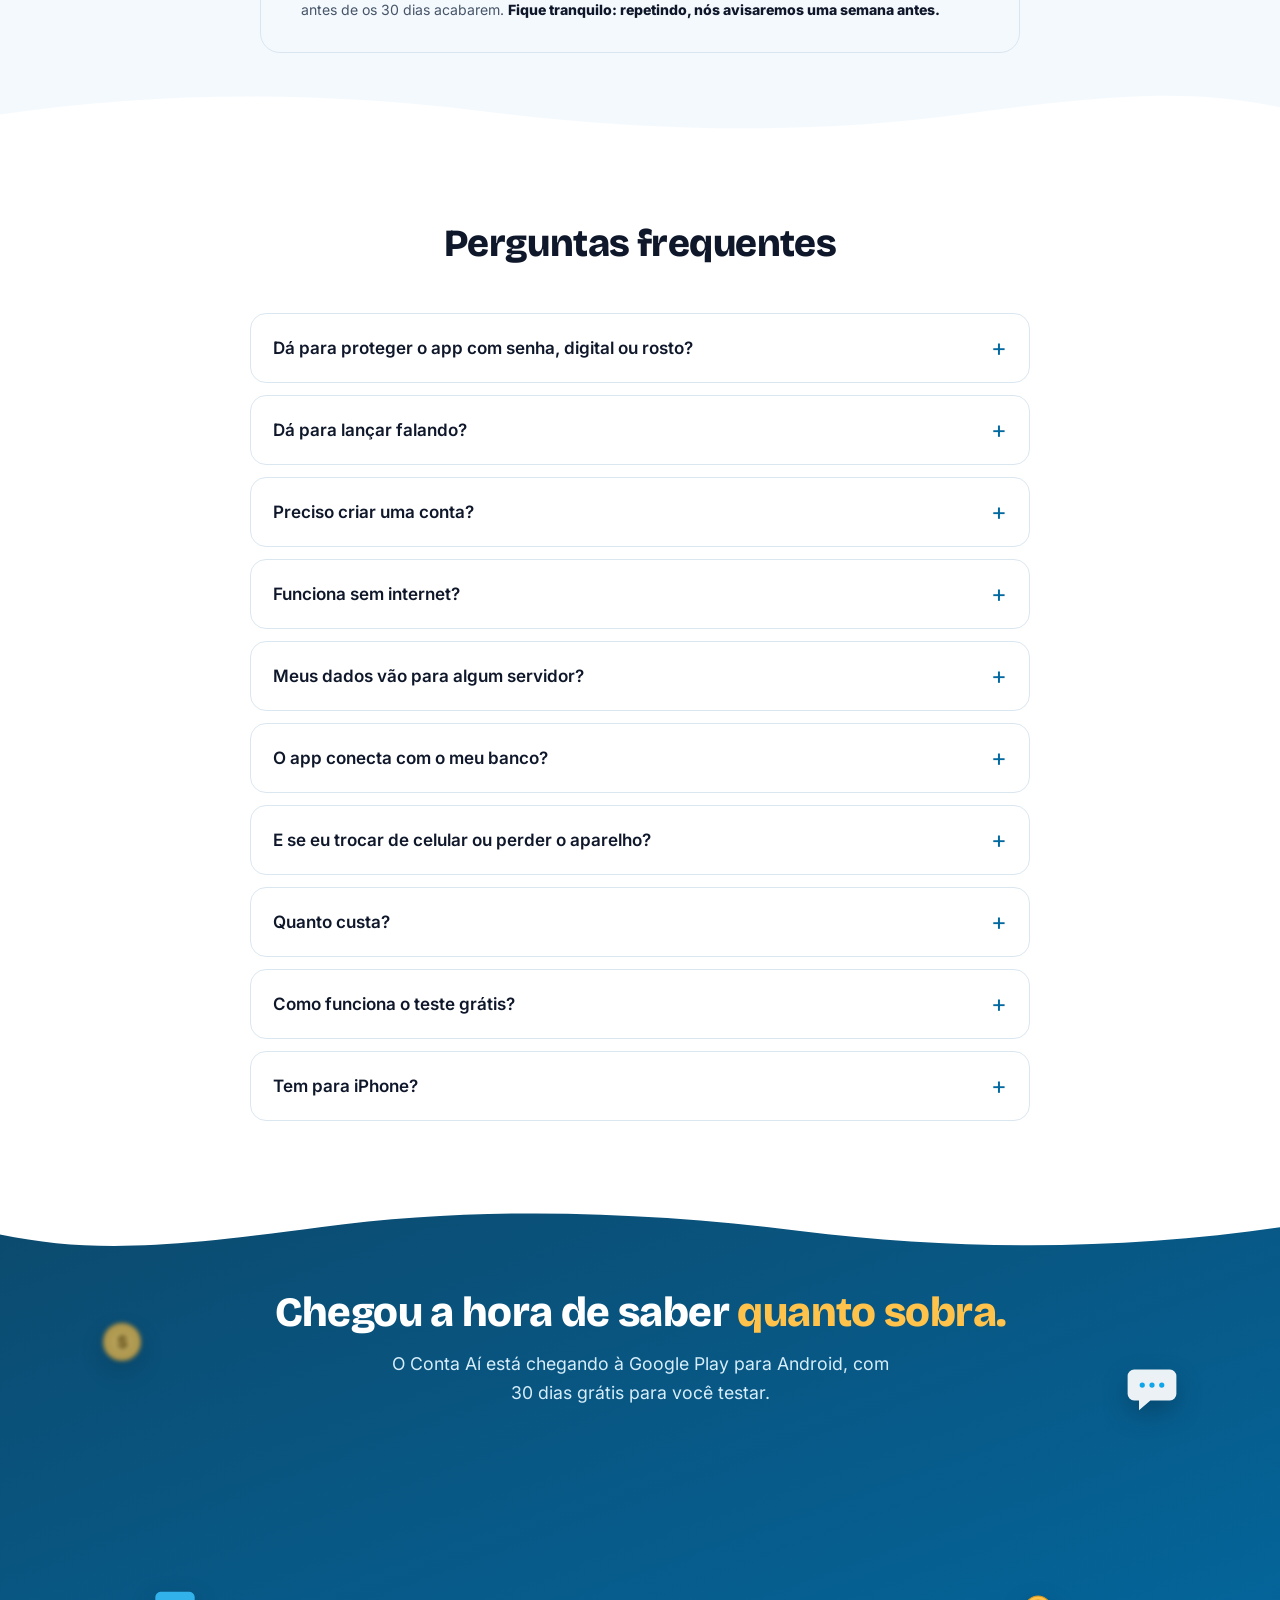
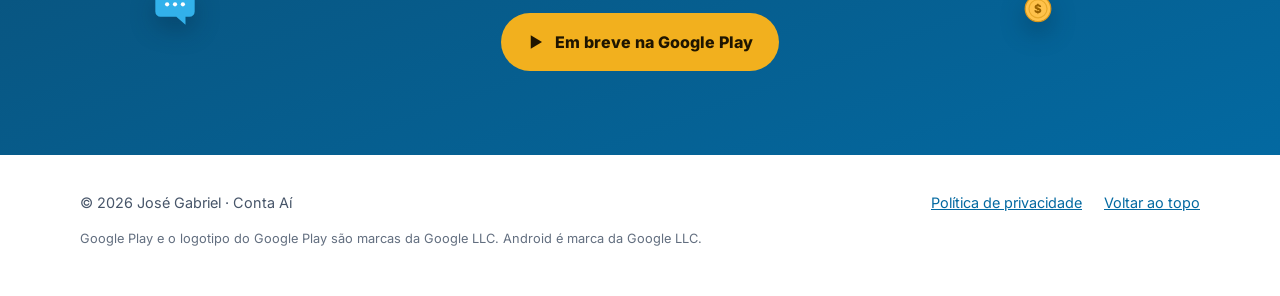
==== commit 37260725: "Site com telas reais do app, botão Ver a tela e aviso do teste grátis Co-Authored-By: Claude Sonnet " ====
--- a/index.html
+++ b/index.html
@@ -18,8 +18,8 @@
 <meta property="og:image" content="https://jgabriel893.github.io/conta-ai/img/og-imagem.png">
 <meta name="twitter:card" content="summary_large_image">
 <link rel="preload" href="fonts/Bricolage-latin.woff2" as="font" type="font/woff2" crossorigin>
-<link rel="preload" href="img/app-inicio.webp" as="image" type="image/webp">
-<link rel="stylesheet" href="landing.css?v=9e578cfc">
+<link rel="preload" href="img/app-aba-inicio.webp" as="image" type="image/webp">
+<link rel="stylesheet" href="landing.css?v=50ffd561">
 <script type="application/ld+json">{"@context":"https://schema.org","@type":"SoftwareApplication","name":"Conta Aí","applicationCategory":"FinanceApplication","operatingSystem":"Android","inLanguage":"pt-BR","description":"Controle de gastos pessoais para Android, com os dados só no celular."}</script>
 </head>
 <body>
@@ -56,8 +56,8 @@
 
     <div class="palco" role="img" aria-label="Demonstração com valores de exemplo: a pessoa pergunta quanto pode gastar hoje, o app responde R$ 29,09; ela fala “30 de gasolina e 12 de pão” e o app anota os dois gastos.">
       <div class="fone" aria-hidden="true">
-        <div class="tela">
-          <img src="img/app-inicio.webp" width="600" height="1299" alt="" fetchpriority="high">
+        <div class="tela real">
+          <img src="img/app-aba-inicio.webp" width="540" height="1080" alt="" fetchpriority="high">
           <div class="folha">
             <i class="alca"></i>
             <div class="folha-topo"><b>Falar ou digitar</b><span class="mic"><svg width="18" height="18" viewBox="0 0 24 24"><rect x="9" y="3" width="6" height="11" rx="3"/><path d="M5 11a7 7 0 0 0 14 0M12 18v3"/></svg></span></div>
@@ -83,30 +83,30 @@
   <div class="contido">
     <div class="exp-fone">
       <div class="fone pequeno">
-        <div class="tela">
-          <div class="rolo" aria-hidden="true"><img src="img/app-transacoes-longa.webp" width="600" height="2813" alt="" loading="lazy"></div>
-          <div class="barra-vidro" id="barra-vidro" role="tablist" aria-label="Barra de abas de demonstração (apertar e arrastar)">
-            <span class="lente" id="lente" aria-hidden="true"></span>
-            <button role="tab" aria-selected="false" tabindex="-1"><svg width="22" height="22" viewBox="0 0 24 24" aria-hidden="true"><path d="M3 11l9-7 9 7M5 10v10h14V10"/></svg><span>Início</span></button>
-            <button role="tab" aria-selected="true" tabindex="0"><svg width="22" height="22" viewBox="0 0 24 24" aria-hidden="true"><path d="M6 3h12v18l-3-2-3 2-3-2-3 2zM9 8h6M9 12h6"/></svg><span>Transações</span></button>
-            <button role="tab" aria-selected="false" tabindex="-1"><svg width="22" height="22" viewBox="0 0 24 24" aria-hidden="true"><path d="M5 21V4M5 4h12l-2 4 2 4H5"/></svg><span>Metas</span></button>
-            <button role="tab" aria-selected="false" tabindex="-1"><svg width="22" height="22" viewBox="0 0 24 24" aria-hidden="true"><path d="M3 7h16a2 2 0 0 1 2 2v9a2 2 0 0 1-2 2H3zM3 7l12-4v4M16 13h2"/></svg><span>Contas</span></button>
-            <button role="tab" aria-selected="false" tabindex="-1"><svg width="22" height="22" viewBox="0 0 24 24" aria-hidden="true"><path d="M5 12h.01M12 12h.01M19 12h.01"/></svg><span>Mais</span></button>
+        <div class="tela real" id="tela-real">
+          <img class="t on" src="img/app-aba-inicio.webp" width="540" height="1080" alt="Tela Início do Conta Aí: saldo do mês, atalhos para anotar gasto, receita, foto e voz, e o gráfico do mês">
+          <img class="t" src="img/app-aba-transacoes.webp" width="540" height="1080" loading="lazy" alt="Tela Transações do Conta Aí: lista dos gastos e receitas do mês, com busca e filtros">
+          <img class="t" src="img/app-aba-metas.webp" width="540" height="1080" loading="lazy" alt="Tela Metas do Conta Aí: limite por categoria e quanto já foi usado">
+          <img class="t" src="img/app-aba-contas.webp" width="540" height="1080" loading="lazy" alt="Tela Contas do Conta Aí: contas a pagar, saldos e cartões">
+          <img class="t" src="img/app-aba-mais.webp" width="540" height="1080" loading="lazy" alt="Tela Mais do Conta Aí: comparativo, backup, exportar e outras funções">
+          <div class="toques" aria-hidden="true">
+            <button type="button" tabindex="-1" data-i="0"></button><button type="button" tabindex="-1" data-i="1"></button><button type="button" tabindex="-1" data-i="2"></button><button type="button" tabindex="-1" data-i="3"></button><button type="button" tabindex="-1" data-i="4"></button>
           </div>
         </div>
       </div>
-      <p class="anota" aria-hidden="true"><svg width="64" height="40" viewBox="0 0 64 40"><path d="M60 8C40 2 18 10 8 30M8 30L6 18M8 30l11-4"/></svg>aperta e arrasta</p>
+      <p class="anota" aria-hidden="true"><svg width="64" height="40" viewBox="0 0 64 40"><path d="M60 8C40 2 18 10 8 30M8 30L6 18M8 30l11-4"/></svg>toque nas abas</p>
     </div>
     <div class="exp-texto">
       <p class="sobretitulo">Experimente aqui</p>
-      <h2>Aperte, arraste e solte. <span class="destaque-azul">É assim no app.</span></h2>
-      <p>A barra de baixo é de vidro: a lista passa por trás dela. Segure e leve o dedo para os lados: a lente segue, estica com a velocidade e encaixa na aba quando você solta.</p>
-      <ol class="passos">
-        <li>Vibra de leve a cada aba que a lente atravessa.</li>
-        <li>No celular, a borda do vidro entorta o que passa atrás.</li>
-        <li>Com “remover animações” ligado, a troca é direta.</li>
-      </ol>
-      <p class="aba-atual" aria-live="polite">Aba escolhida: <strong id="aba-atual">Transações</strong></p>
+      <h2>Toque numa aba. <span class="destaque-azul">É assim no app.</span></h2>
+      <p>Estas são telas de verdade do Conta Aí, com valores de exemplo. Escolha uma aba, aqui ou na barra do celular, e veja a página como ela é.</p>
+      <div class="abas-real" id="abas-real" role="tablist" aria-label="Telas do app">
+        <button type="button" role="tab" id="ar-0" aria-selected="true" aria-controls="tela-real"><strong>Início</strong><span>Quanto você pode gastar hoje, o saldo do mês e os atalhos para anotar.</span></button>
+        <button type="button" role="tab" id="ar-1" aria-selected="false" tabindex="-1" aria-controls="tela-real"><strong>Transações</strong><span>Tudo o que entrou e saiu, com busca e filtros.</span></button>
+        <button type="button" role="tab" id="ar-2" aria-selected="false" tabindex="-1" aria-controls="tela-real"><strong>Metas</strong><span>Limite por categoria, com aviso aos 80% e quando estoura.</span></button>
+        <button type="button" role="tab" id="ar-3" aria-selected="false" tabindex="-1" aria-controls="tela-real"><strong>Contas</strong><span>Boletos a pagar, saldos e cartões num lugar só.</span></button>
+        <button type="button" role="tab" id="ar-4" aria-selected="false" tabindex="-1" aria-controls="tela-real"><strong>Mais</strong><span>Comparativo, divisão de despesas, backup, planilha e o resto.</span></button>
+      </div>
     </div>
   </div>
   <svg width="1440" height="60" class="curva baixo esp" style="color:var(--superficie)" viewBox="0 0 1440 60" preserveAspectRatio="none" aria-hidden="true"><path d="M0 60V34C180 8 360 8 540 30S900 58 1080 34S1340 6 1440 26V60Z"/></svg>
@@ -169,7 +169,7 @@
     <div class="titulo"><h2>Do lançamento à decisão, <span class="destaque-azul">sem planilha</span></h2><p>Tudo o que o app faz, numa olhada.</p></div>
     <div class="bento" id="bento">
       <article class="cartao-r largo escuro">
-        <div class="cr-texto"><h3>Lance falando</h3><p>Uma frase vira vários lançamentos, já com a categoria. A voz é entendida no próprio celular.</p></div>
+        <div class="cr-texto"><h3>Lance falando</h3><p>Uma frase vira vários lançamentos, já com a categoria. A voz é entendida no próprio celular.</p><button type="button" class="ver-tela" data-img="img/app-voz.webp" data-titulo="Falar ou digitar" data-alt="Folha Falar ou digitar do Conta Aí, com o campo para dizer os gastos">Ver a tela no app</button></div>
         <div class="cr-demo voz" aria-hidden="true">
           <span class="balao-eu"><span class="digita">30 de gasolina e 12 de pão</span></span>
           <span class="linha l1"><span>Gasolina · Transporte</span><b>−R$ 30,00</b></span>
@@ -184,28 +184,28 @@
       </article>
       <article class="cartao-r">
         <div class="cr-demo aviso" aria-hidden="true"><span class="notif"><img src="img/icone-192.png" width="34" height="34" alt=""><span><b>Água e esgoto vence em 3 dias</b><small>R$ 78,40 · toque para marcar como paga</small></span></span></div>
-        <h3>Nada vence sem aviso</h3><p>Contas fixas, parcelas e faturas lembradas a tempo, sem multa por esquecimento.</p>
+        <h3>Nada vence sem aviso</h3><p>Contas fixas, parcelas e faturas lembradas a tempo, sem multa por esquecimento.</p><button type="button" class="ver-tela" data-img="img/app-aba-contas.webp" data-titulo="Contas fixas, com aviso de vencimento" data-alt="Contas fixas do Conta Aí: aluguel vencido, internet que vence amanhã e energia já paga">Ver a tela no app</button>
       </article>
       <article class="cartao-r">
         <div class="cr-demo meta" aria-hidden="true"><svg width="104" height="104" viewBox="0 0 104 104"><circle cx="52" cy="52" r="42" class="fundo-anel"/><circle cx="52" cy="52" r="42" class="anel" transform="rotate(-90 52 52)"/></svg><span><b>Lazer</b><small>R$ 240 de R$ 300</small><em>80%: hora de segurar</em></span></div>
-        <h3>Metas que avisam</h3><p>Limite por categoria com aviso aos 80% e quando estoura. A sobra passa para o mês seguinte.</p>
+        <h3>Metas que avisam</h3><p>Limite por categoria com aviso aos 80% e quando estoura. A sobra passa para o mês seguinte.</p><button type="button" class="ver-tela" data-img="img/app-aba-metas.webp" data-titulo="Metas e objetivos" data-alt="Tela Metas do Conta Aí: meta de economia, desafio diário e objetivos">Ver a tela no app</button>
       </article>
       <article class="cartao-r">
-        <div class="cr-demo fatura" aria-hidden="true"><span class="fat-topo"><b>Cartão de crédito</b><small>vence dia 10</small></span><span class="trilho-f"><i></i></span><small>Fatura atual <b>R$ 273,90</b> · R$ 3.726 livres</small></div>
-        <h3>Cartão sem susto</h3><p>Fatura, limite e parcelamentos num lugar só, antes de passar mais uma compra.</p>
+        <div class="cr-demo fatura" aria-hidden="true"><span class="fat-topo"><b>Cartão de crédito</b><small>vence dia 17</small></span><span class="trilho-f"><i></i></span><small>Fatura atual <b>R$ 1.211,46</b> · R$ 3.788,54 livres</small></div>
+        <h3>Cartão sem susto</h3><p>Fatura, limite e parcelamentos num lugar só, antes de passar mais uma compra.</p><button type="button" class="ver-tela" data-img="img/app-cartoes.webp" data-titulo="Contas e cartões" data-alt="Contas e cartões do Conta Aí: saldo das contas e fatura atual do cartão de crédito">Ver a tela no app</button>
       </article>
       <article class="cartao-r largo creme com-fone">
-        <div class="cr-texto"><h3>Entenda para onde foi o dinheiro</h3><p>Este mês contra o anterior, categoria por categoria, e a previsão de como o mês fecha.</p>
+        <div class="cr-texto"><h3>Entenda para onde foi o dinheiro</h3><p>Este mês contra o anterior, categoria por categoria, e a previsão de como o mês fecha.</p><button type="button" class="ver-tela" data-img="img/app-comparativo.webp" data-titulo="Comparativo com o mês anterior" data-alt="Tela Comparativo do Conta Aí: receitas, gastos e saldo contra o mês anterior, e gastos por categoria">Ver a tela no app</button>
           <div class="barrinhas" aria-hidden="true"><i style="--h:52%"></i><i style="--h:70%"></i><i style="--h:62%"></i><i style="--h:88%"></i><i style="--h:100%" class="atual"></i></div></div>
-        <div class="meio-fone"><img src="img/app-comparativo.webp" width="600" height="1299" loading="lazy" alt="Tela Comparativo do Conta Aí: receitas, gastos e saldo contra o mês anterior"></div>
+        <div class="meio-fone"><img src="img/app-comparativo.webp" width="540" height="1080" loading="lazy" alt="Tela Comparativo do Conta Aí: receitas, gastos e saldo contra o mês anterior"></div>
       </article>
       <article class="cartao-r">
         <div class="cr-demo dividir" aria-hidden="true"><span class="avatar">A</span><span class="seta-dev"><svg width="64" height="16" viewBox="0 0 64 16"><path d="M2 8h58M52 2l8 6-8 6"/></svg>te deve</span><span class="valor-dev">+R$ 235,00</span></div>
-        <h3>Divida sem planilha</h3><p>Quem te deve e a quem você deve, com acerto em um toque.</p>
+        <h3>Divida sem planilha</h3><p>Quem te deve e a quem você deve, com acerto em um toque.</p><button type="button" class="ver-tela" data-img="img/app-divisao.webp" data-titulo="Divisão de despesas" data-alt="Divisão de despesas: Ana te deve R$ 235,00 e você deve R$ 42,50 ao Leo">Ver a tela no app</button>
       </article>
       <article class="cartao-r inteiro">
         <div class="cr-demo planilha" aria-hidden="true"><span class="arquivo">.xlsx</span><svg class="pasta" width="72" height="64" viewBox="0 0 72 64"><path d="M4 14a6 6 0 0 1 6-6h16l6 7h30a6 6 0 0 1 6 6v33a6 6 0 0 1-6 6H10a6 6 0 0 1-6-6z" fill="#f2b01e"/><path d="M4 24h64v30a6 6 0 0 1-6 6H10a6 6 0 0 1-6-6z" fill="#f5c451"/></svg></div>
-        <div class="cr-texto"><h3>Planilha e backup, quando quiser</h3><p>Exporte o mês em Excel, importe de .xlsx ou .csv, e guarde uma cópia dos seus dados numa pasta sua. Trocou de celular? Restaura e pronto.</p></div>
+        <div class="cr-texto"><h3>Planilha e backup, quando quiser</h3><p>Exporte o mês em Excel, importe de .xlsx ou .csv, e guarde uma cópia dos seus dados numa pasta sua. Trocou de celular? Restaura e pronto.</p><button type="button" class="ver-tela" data-img="img/app-ferramentas.webp" data-titulo="Planilha, extrato e backup" data-alt="Ferramentas do Conta Aí: exportar e importar planilha, importar extrato, divisão de despesas">Ver a tela no app</button></div>
       </article>
     </div>
   </div>
@@ -263,7 +263,7 @@
           <li><svg width="24" height="24" viewBox="0 0 24 24"><path d="M5 12l5 5L20 7"/></svg><span><strong>Meta por categoria</strong>, como mercado e delivery.</span></li>
         </ul>
       </div>
-      <figure><div class="celular"><img src="img/app-divisao.webp" width="600" height="1299" loading="lazy" alt="Divisão de despesas: Ana te deve R$ 235,00 e você deve R$ 42,50 ao Léo"></div><figcaption class="bolha"><img src="img/icone-192.png" width="28" height="28" alt=""><span>A Ana te deve R$ 235,00.</span></figcaption></figure>
+      <figure><div class="celular"><img src="img/app-divisao.webp" width="540" height="1080" loading="lazy" alt="Divisão de despesas: Ana te deve R$ 235,00 e você deve R$ 42,50 ao Leo"></div><figcaption class="bolha"><img src="img/icone-192.png" width="28" height="28" alt=""><span>A Ana te deve R$ 235,00.</span></figcaption></figure>
     </div>
     <div class="painel" role="tabpanel" id="painel-renda" aria-labelledby="aba-renda" hidden>
       <div>
@@ -275,7 +275,7 @@
           <li><svg width="24" height="24" viewBox="0 0 24 24"><path d="M5 12l5 5L20 7"/></svg><span><strong>Exportação em Excel</strong> para levar ao contador ou à sua planilha.</span></li>
         </ul>
       </div>
-      <figure><div class="celular"><img src="img/app-comparativo.webp" width="600" height="1299" loading="lazy" alt="Comparativo do mês atual com o anterior: receitas, gastos, saldo e categorias"></div><figcaption class="bolha"><img src="img/icone-192.png" width="28" height="28" alt=""><span>Receitas 13% acima de setembro.</span></figcaption></figure>
+      <figure><div class="celular"><img src="img/app-comparativo.webp" width="540" height="1080" loading="lazy" alt="Comparativo do mês atual com o anterior: receitas, gastos, saldo e categorias"></div><figcaption class="bolha"><img src="img/icone-192.png" width="28" height="28" alt=""><span>Gastos 32% abaixo de outubro.</span></figcaption></figure>
     </div>
     <div class="painel" role="tabpanel" id="painel-cartao" aria-labelledby="aba-cartao" hidden>
       <div>
@@ -287,7 +287,7 @@
           <li><svg width="24" height="24" viewBox="0 0 24 24"><path d="M5 12l5 5L20 7"/></svg><span><strong>Campo “Pago com”</strong> em cada gasto, para separar cartão, Pix e dinheiro.</span></li>
         </ul>
       </div>
-      <figure><div class="celular"><img src="img/app-cartoes.webp" width="600" height="1299" loading="lazy" alt="Contas e cartões: saldo das contas e fatura atual do cartão de crédito"></div><figcaption class="bolha"><img src="img/icone-192.png" width="28" height="28" alt=""><span>Fatura de R$ 273,90 vence dia 10.</span></figcaption></figure>
+      <figure><div class="celular"><img src="img/app-cartoes.webp" width="540" height="1080" loading="lazy" alt="Contas e cartões: saldo das contas e fatura atual do cartão de crédito"></div><figcaption class="bolha"><img src="img/icone-192.png" width="28" height="28" alt=""><span>Fatura de R$ 1.211,46 vence dia 17.</span></figcaption></figure>
     </div>
   </div>
 </section>
@@ -332,7 +332,7 @@
         <div class="cmp-linha" role="row"><span role="cell">Outros apps de finanças</span><span role="cell">7 dias, o mais comum</span><span role="cell">R$&nbsp;39 em alguns</span></div>
       </div>
       <p class="vantagem">Em outros apps de finanças, o teste grátis costuma durar 7 dias, o tempo de ver só uma semana da sua vida financeira. No Conta Aí são <strong>mais de quatro vezes esse tempo</strong>, o suficiente para o salário entrar, as contas vencerem e a fatura fechar. E a mensalidade é <strong>cerca de um quarto</strong> da de alguns deles.</p>
-      <p class="fino">Os valores dos outros apps variam e mudam com o tempo. Em alguns, o teste não pede cartão. O nosso é pela Google Play, que pede uma forma de pagamento, e você não paga nada se cancelar antes de os 30 dias acabarem.</p>
+      <p class="fino">Os valores dos outros apps variam e mudam com o tempo. Em alguns, o teste não pede cartão. O nosso é pela Google Play, que pede uma forma de pagamento, e você não paga nada se cancelar antes de os 30 dias acabarem. <strong>Fique tranquilo: repetindo, nós avisaremos uma semana antes.</strong></p>
     </div>
   </div>
 </section>
@@ -364,6 +364,12 @@
     <small>Google Play e o logotipo do Google Play são marcas da Google LLC. Android é marca da Google LLC.</small>
   </div>
 </footer>
-<script src="landing.js?v=c3c7892e" defer></script>
+<dialog id="tela-dialogo" class="tela-dialogo" aria-labelledby="td-titulo">
+  <form method="dialog"><button class="td-fechar" aria-label="Fechar">×</button></form>
+  <div class="fone"><div class="tela real"><img id="td-img" src="" width="540" height="1080" alt=""></div></div>
+  <p id="td-titulo" class="td-titulo"></p>
+  <p class="td-nota">Tela real do app, com valores de exemplo.</p>
+</dialog>
+<script src="landing.js?v=dbeb405e" defer></script>
 </body>
 </html>
--- a/landing.css
+++ b/landing.css
@@ -380,29 +380,42 @@
 .exp-fone { position: relative; display: flex; justify-content: center; padding: 30px 0; }
 .exp-fone::before { content: ""; position: absolute; width: 440px; height: 440px; max-width: 100%; left: 50%; top: 50%; transform: translate(-50%, -50%); border-radius: 42% 58% 55% 45% / 48% 40% 60% 52%; background: var(--mancha); }
 .exp-fone .fone { position: relative; }
-.rolo { animation: rolo 20s ease-in-out infinite alternate; }
-.rolo img { width: 100%; height: auto; }
-@keyframes rolo { 0%, 8% { transform: translateY(0); } 92%, 100% { transform: translateY(-52%); } }
-.barra-vidro { position: absolute; left: 9px; right: 9px; bottom: 11px; height: 56px; padding: 0 4px; display: grid; grid-template-columns: repeat(5, minmax(0, 1fr)); border-radius: 999px; background: rgba(14, 165, 233, .3); -webkit-backdrop-filter: blur(10px) saturate(180%); backdrop-filter: blur(10px) saturate(180%); box-shadow: inset 1.5px 1.5px 1px -.5px rgba(255, 255, 255, .9), inset -1px -1px 1px -.5px rgba(255, 255, 255, .55), inset 0 0 10px rgba(255, 255, 255, .22), 0 8px 24px rgba(15, 23, 42, .22); touch-action: none; user-select: none; -webkit-user-select: none; cursor: grab; }
-.barra-vidro:active { cursor: grabbing; }
-.barra-vidro button { position: relative; z-index: 1; display: flex; flex-direction: column; align-items: center; justify-content: center; gap: 2px; padding: 0; border: 0; background: none; color: #0f172a; font: 700 9.5px/1.1 "Inter", sans-serif; pointer-events: none; }
-.barra-vidro button:focus-visible { outline: 2px solid #0f172a; outline-offset: -4px; border-radius: 999px; }
-.barra-vidro svg { width: 21px; height: 21px; fill: none; stroke: currentColor; stroke-width: 1.9; stroke-linecap: round; stroke-linejoin: round; }
-.barra-vidro button:last-of-type svg { stroke-width: 3; }
-.lente { position: absolute; top: 3px; left: 4px; width: calc((100% - 8px) / 5); height: 50px; border-radius: 999px; background: rgba(255, 255, 255, .4); box-shadow: inset 1.5px 1.5px 1px -.5px #fff, inset -1px -1px 1px -.5px rgba(255, 255, 255, .6), inset 0 0 6px rgba(255, 255, 255, .25), 0 2px 10px rgba(15, 23, 42, .12); pointer-events: none; transform: translateX(100%); }
+/* telas de verdade do app, uma por aba; a barra de baixo é a do próprio app (o toque fica por cima dela) */
+.fone .tela.real { aspect-ratio: 1 / 2; background: #131316; }
+.tela.real .t { position: absolute; inset: 0; opacity: 0; transition: opacity .28s ease; }
+.tela.real .t.on { opacity: 1; }
+.toques { position: absolute; left: 0; right: 0; bottom: 0; height: 12%; display: grid; grid-template-columns: repeat(5, minmax(0, 1fr)); }
+.toques button { padding: 0; border: 0; background: none; cursor: pointer; -webkit-tap-highlight-color: transparent; }
 .anota { position: absolute; left: calc(50% + 150px); bottom: 70px; margin: 0; display: flex; align-items: center; gap: 4px; font: italic 700 22px var(--titulo); color: var(--ouro-texto); transform: rotate(-6deg); white-space: nowrap; }
 .anota svg { width: 64px; height: 40px; flex: none; transform: scaleX(1); }
 .anota svg path { fill: none; stroke: currentColor; stroke-width: 2.5; stroke-linecap: round; stroke-linejoin: round; }
 .sobretitulo { margin: 0; font-size: .85rem; font-weight: 800; letter-spacing: .08em; text-transform: uppercase; color: var(--ouro-texto); }
 .exp-texto h2 { font-size: clamp(2rem, 4.2vw, 3.1rem); line-height: 1.05; margin: 8px 0 16px; text-wrap: balance; }
 .exp-texto > p { color: var(--suave); font-size: 1.08rem; max-width: 46ch; }
-.passos { counter-reset: p; list-style: none; padding: 0; margin: 22px 0; display: grid; gap: 12px; }
-.passos li { counter-increment: p; display: flex; gap: 12px; align-items: flex-start; }
-.passos li::before { content: counter(p); flex: none; width: 26px; height: 26px; margin-top: 1px; border-radius: 50%; background: var(--mancha); color: var(--ouro-texto); font-weight: 800; font-size: .8rem; display: grid; place-items: center; }
-.aba-atual { color: var(--suave); font-size: .95rem; margin: 0; }
-.aba-atual strong { color: var(--marca); }
+.abas-real { display: grid; gap: 8px; margin: 22px 0 0; max-width: 46ch; }
+.abas-real button { display: grid; gap: 2px; text-align: left; padding: 12px 16px; border: 1.5px solid var(--borda, rgba(15, 23, 42, .12)); border-radius: 16px; background: var(--superficie, #fff); color: inherit; font: inherit; cursor: pointer; transition: border-color .2s, background .2s, transform .15s; }
+.abas-real button strong { font-size: 1rem; }
+.abas-real button span { color: var(--suave); font-size: .92rem; line-height: 1.35; }
+.abas-real button:hover { border-color: var(--marca); }
+.abas-real button:active { transform: scale(.99); }
+.abas-real button[aria-selected="true"] { border-color: var(--marca); background: var(--mancha); }
+.abas-real button[aria-selected="true"] strong { color: var(--marca); }
+.abas-real button:focus-visible { outline: 3px solid var(--marca); outline-offset: 2px; }
+.ver-tela { align-self: flex-start; margin-top: 4px; padding: 9px 16px; border: 1.5px solid currentColor; border-radius: 999px; background: none; color: var(--marca); font: 700 .9rem/1 "Inter", sans-serif; cursor: pointer; transition: background .2s, transform .15s; }
+.ver-tela:hover { background: var(--mancha); }
+.ver-tela:active { transform: scale(.97); }
+.ver-tela:focus-visible { outline: 3px solid var(--marca); outline-offset: 3px; }
+.cartao-r.escuro .ver-tela { color: #fff; }
+.cartao-r.escuro .ver-tela:hover { background: rgba(255, 255, 255, .12); }
+.tela-dialogo { width: min(92vw, 340px); max-height: 94vh; padding: 18px 18px 14px; border: 0; border-radius: 28px; background: var(--superficie); color: inherit; text-align: center; overflow: auto; box-shadow: 0 30px 80px rgba(2, 6, 23, .5); }
+.tela-dialogo::backdrop { background: rgba(2, 6, 23, .72); }
+.tela-dialogo .fone { width: min(100%, calc((88vh - 130px) / 2 + 20px), 280px); margin: 8px auto 0; box-shadow: none; }
+.td-fechar { position: absolute; top: 10px; right: 12px; width: 36px; height: 36px; border: 0; border-radius: 50%; background: var(--mancha); color: inherit; font-size: 22px; line-height: 1; cursor: pointer; }
+.td-fechar:focus-visible { outline: 3px solid var(--marca); }
+.td-titulo { margin: 12px 0 0; font-weight: 800; }
+.td-nota { margin: 2px 0 0; color: var(--suave); font-size: .85rem; }
 @media (max-width: 1100px) { .anota { display: none; } }
-@media (max-width: 900px) { .experimente .contido { grid-template-columns: minmax(0, 1fr); gap: 28px; } .exp-texto { text-align: center; } .exp-texto > p, .passos { margin-inline: auto; max-width: 46ch; text-align: left; } }
+@media (max-width: 900px) { .experimente .contido { grid-template-columns: minmax(0, 1fr); gap: 28px; } .exp-texto { text-align: center; } .exp-texto > p, .abas-real { margin-inline: auto; max-width: 46ch; text-align: left; } }
 
 /* recursos em grade, cada cartão com uma mini demonstração (pausa fora da tela) */
 .bento { display: flex; flex-wrap: wrap; gap: 16px; }
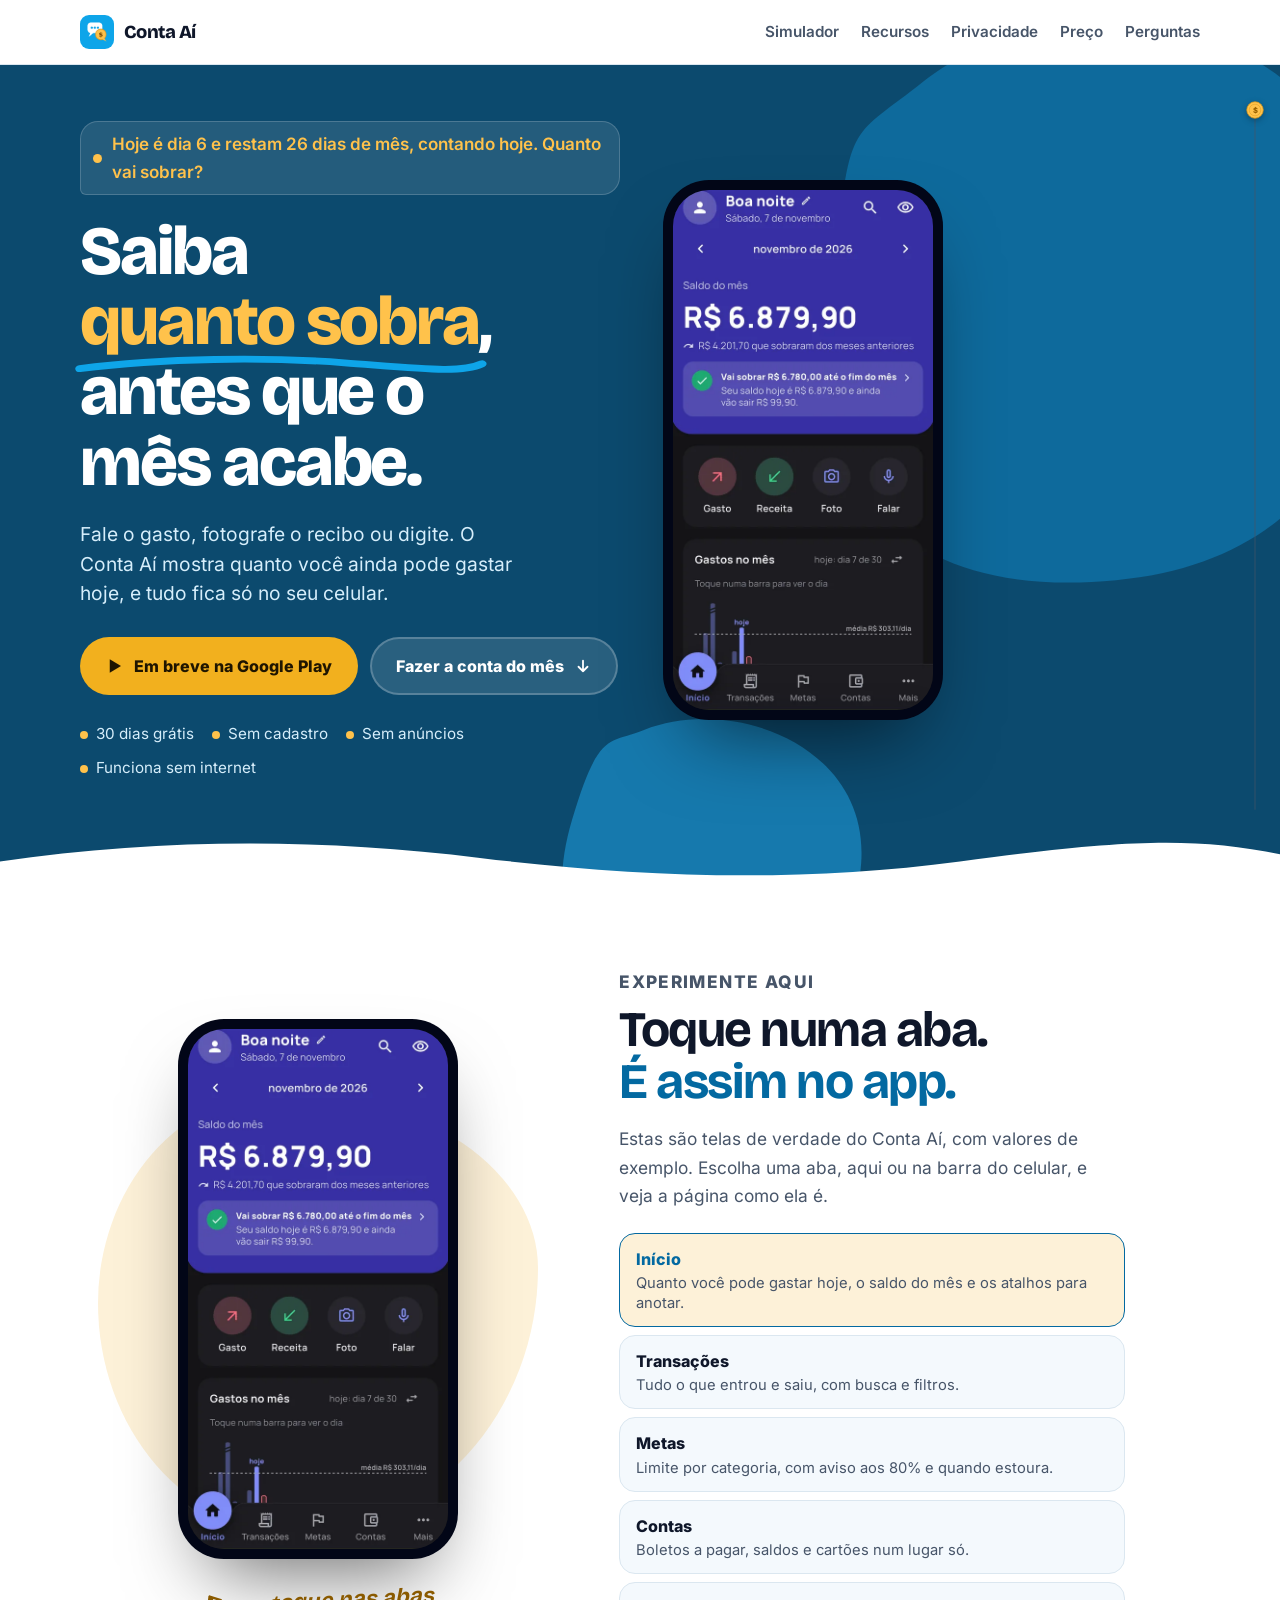
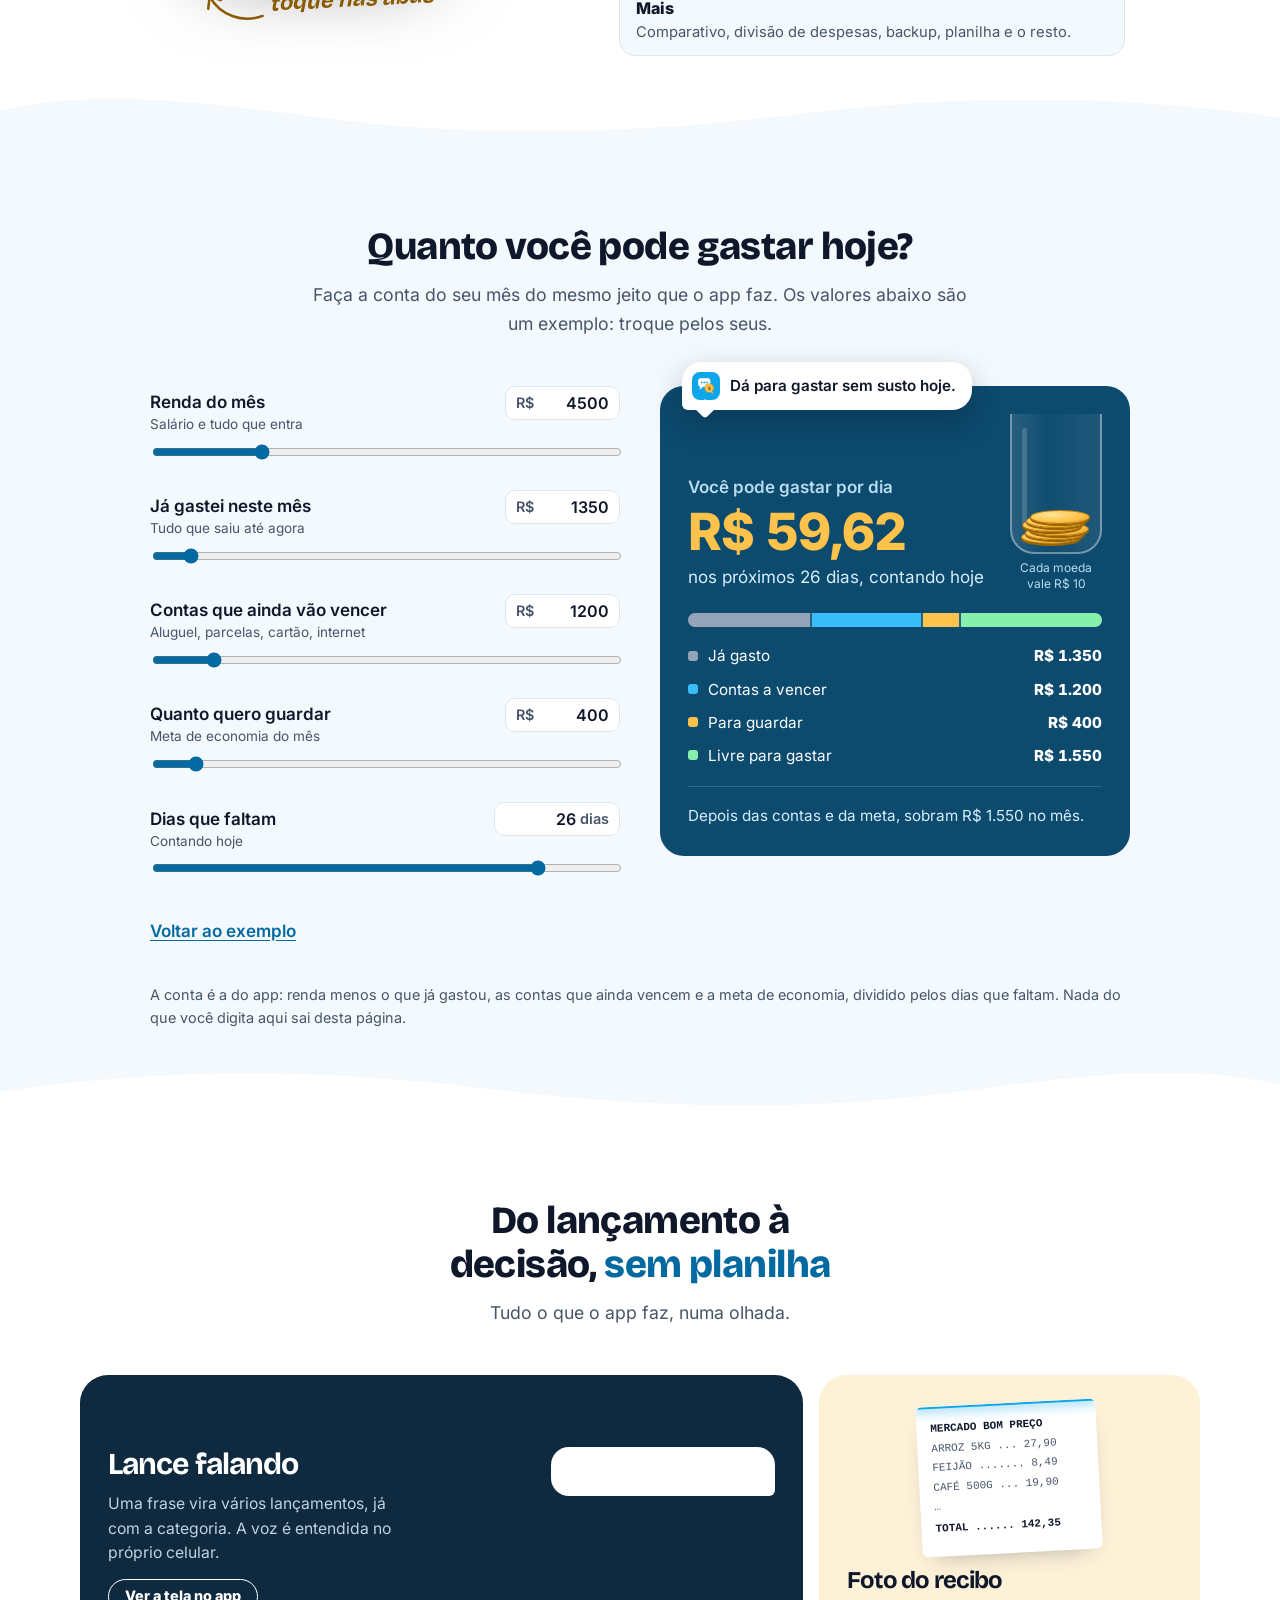
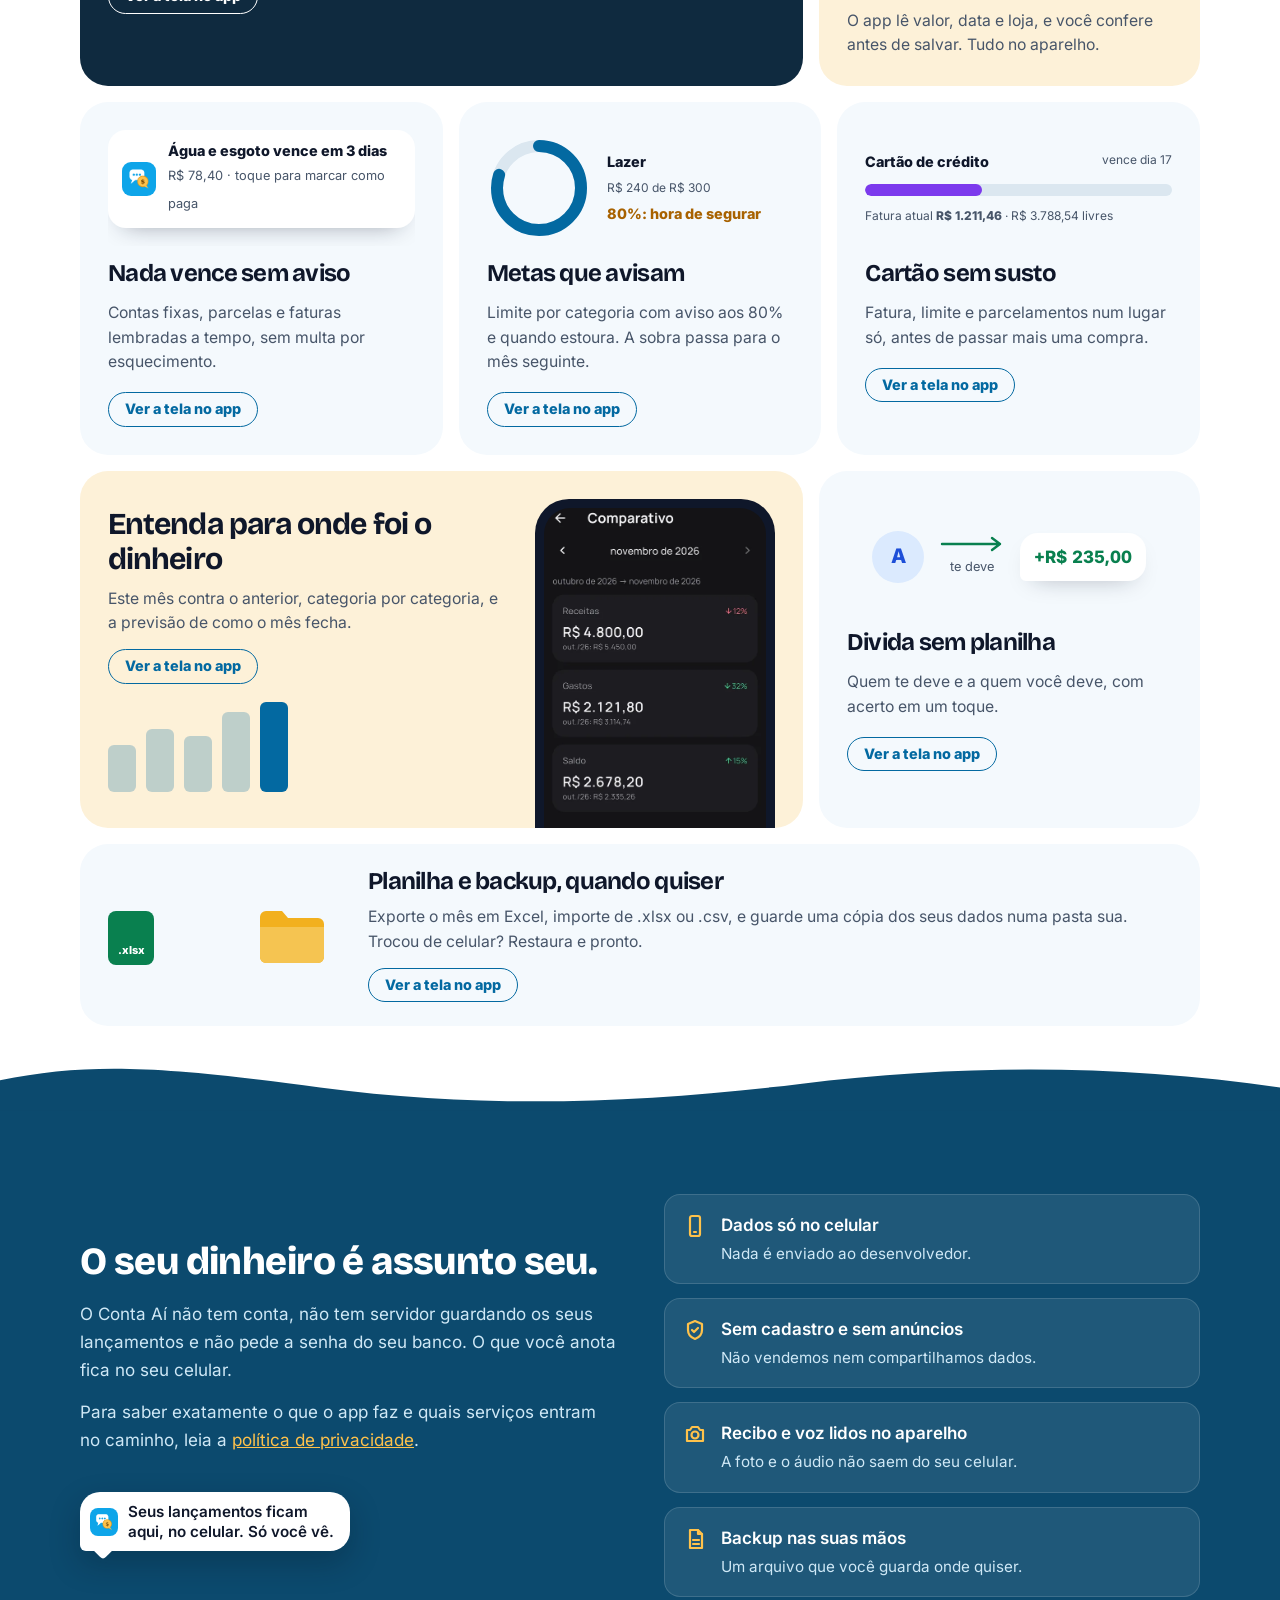
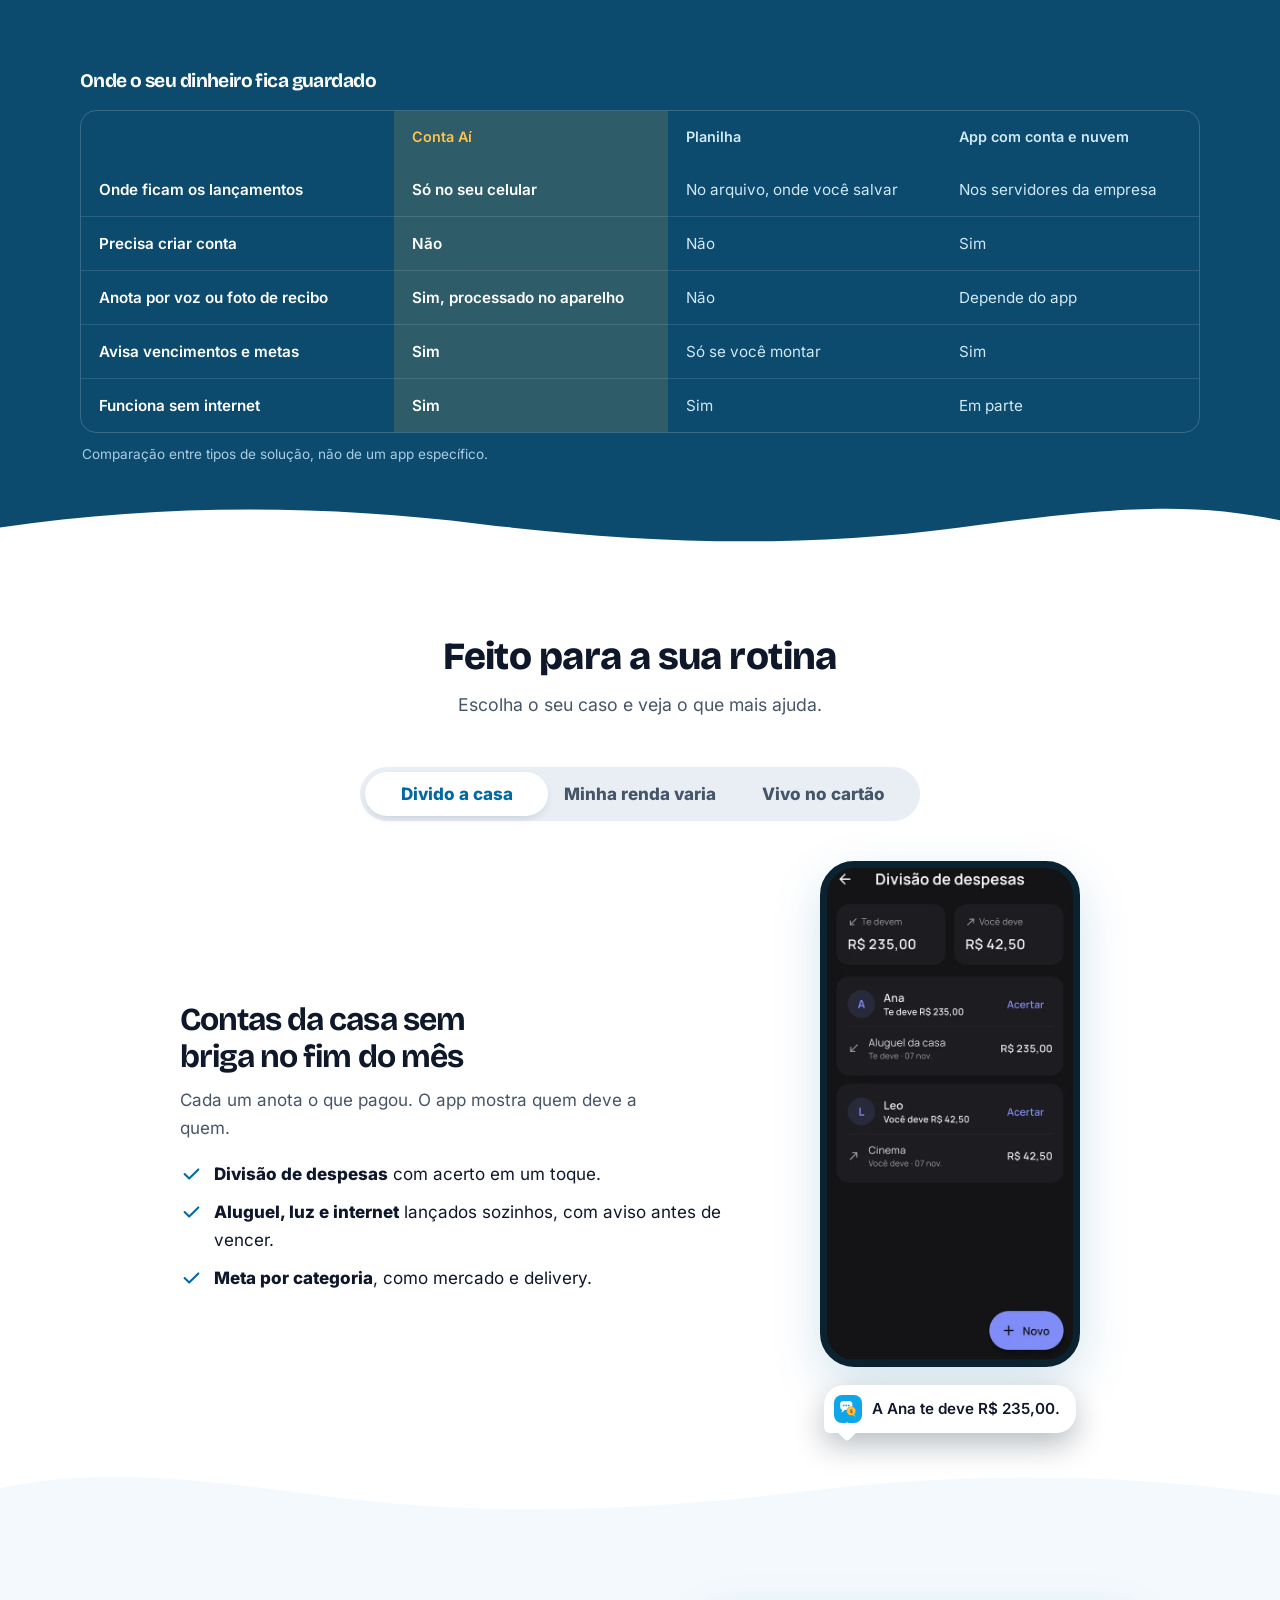
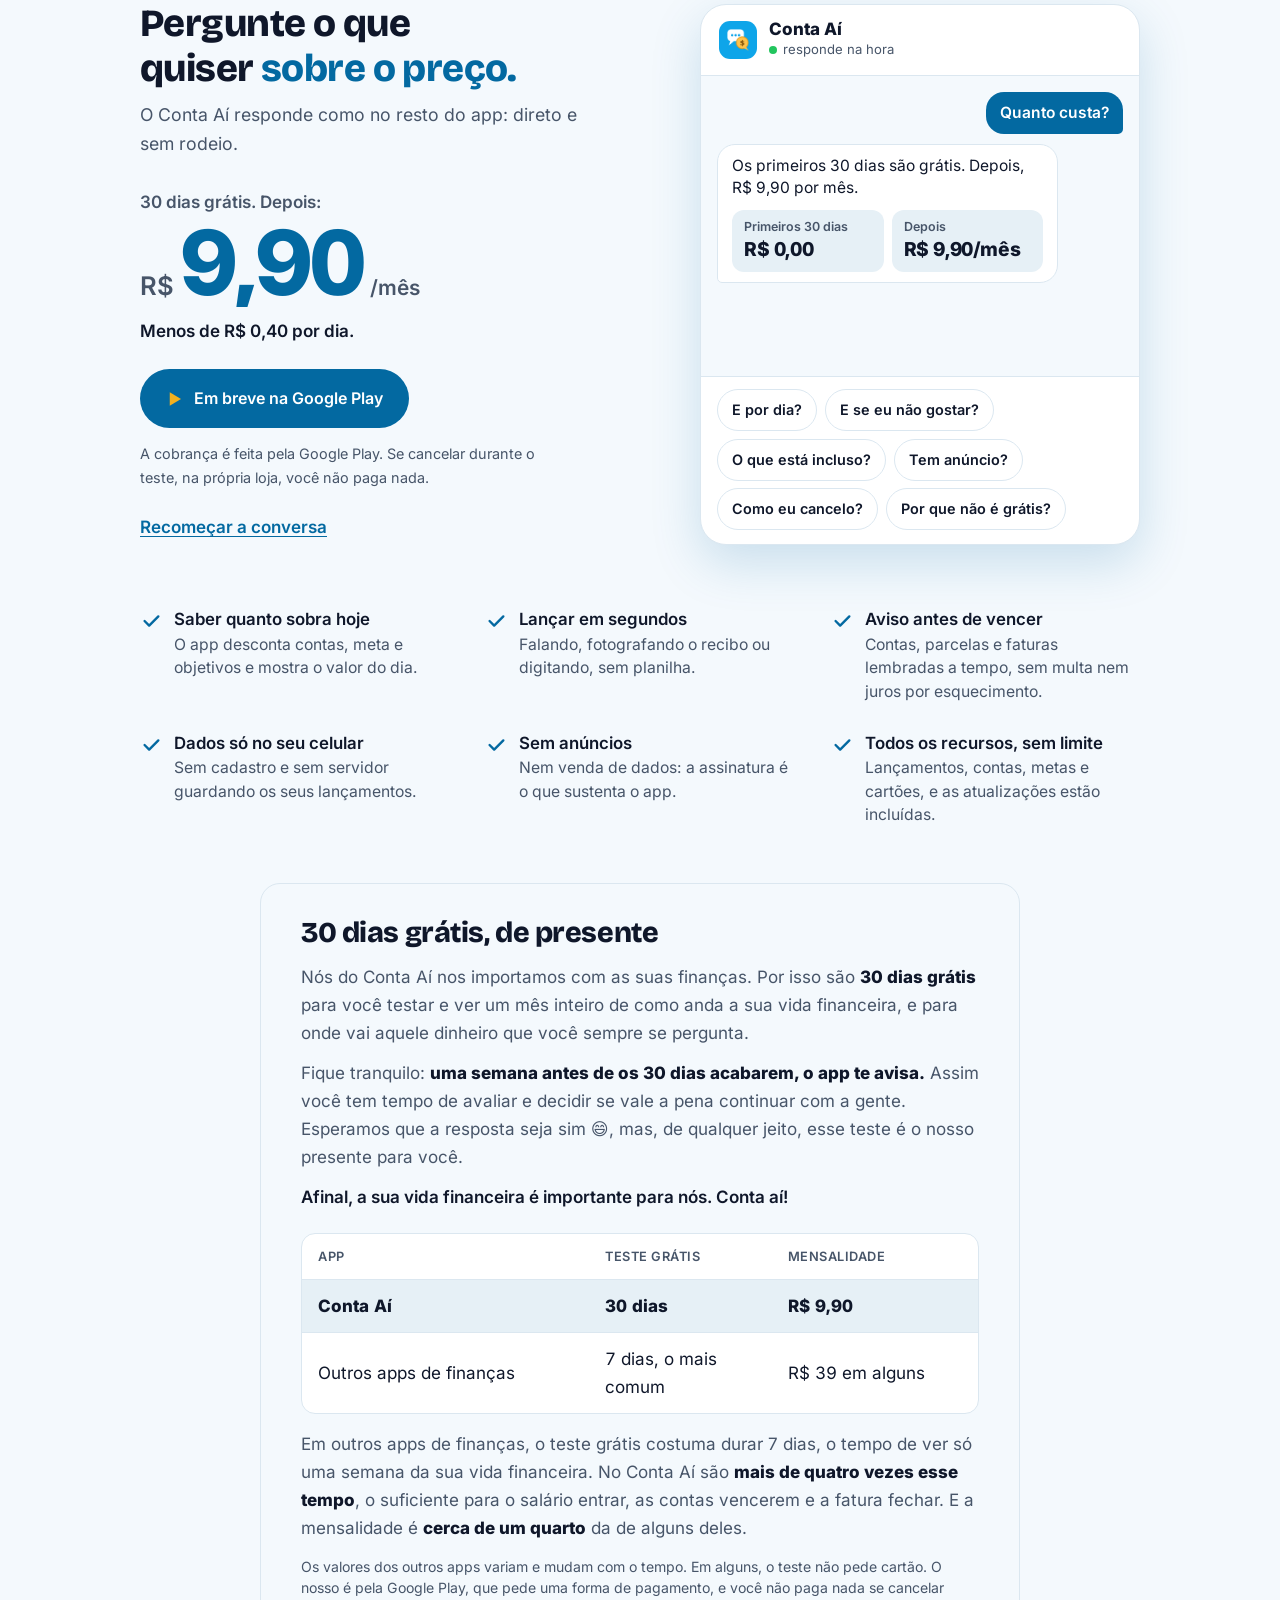
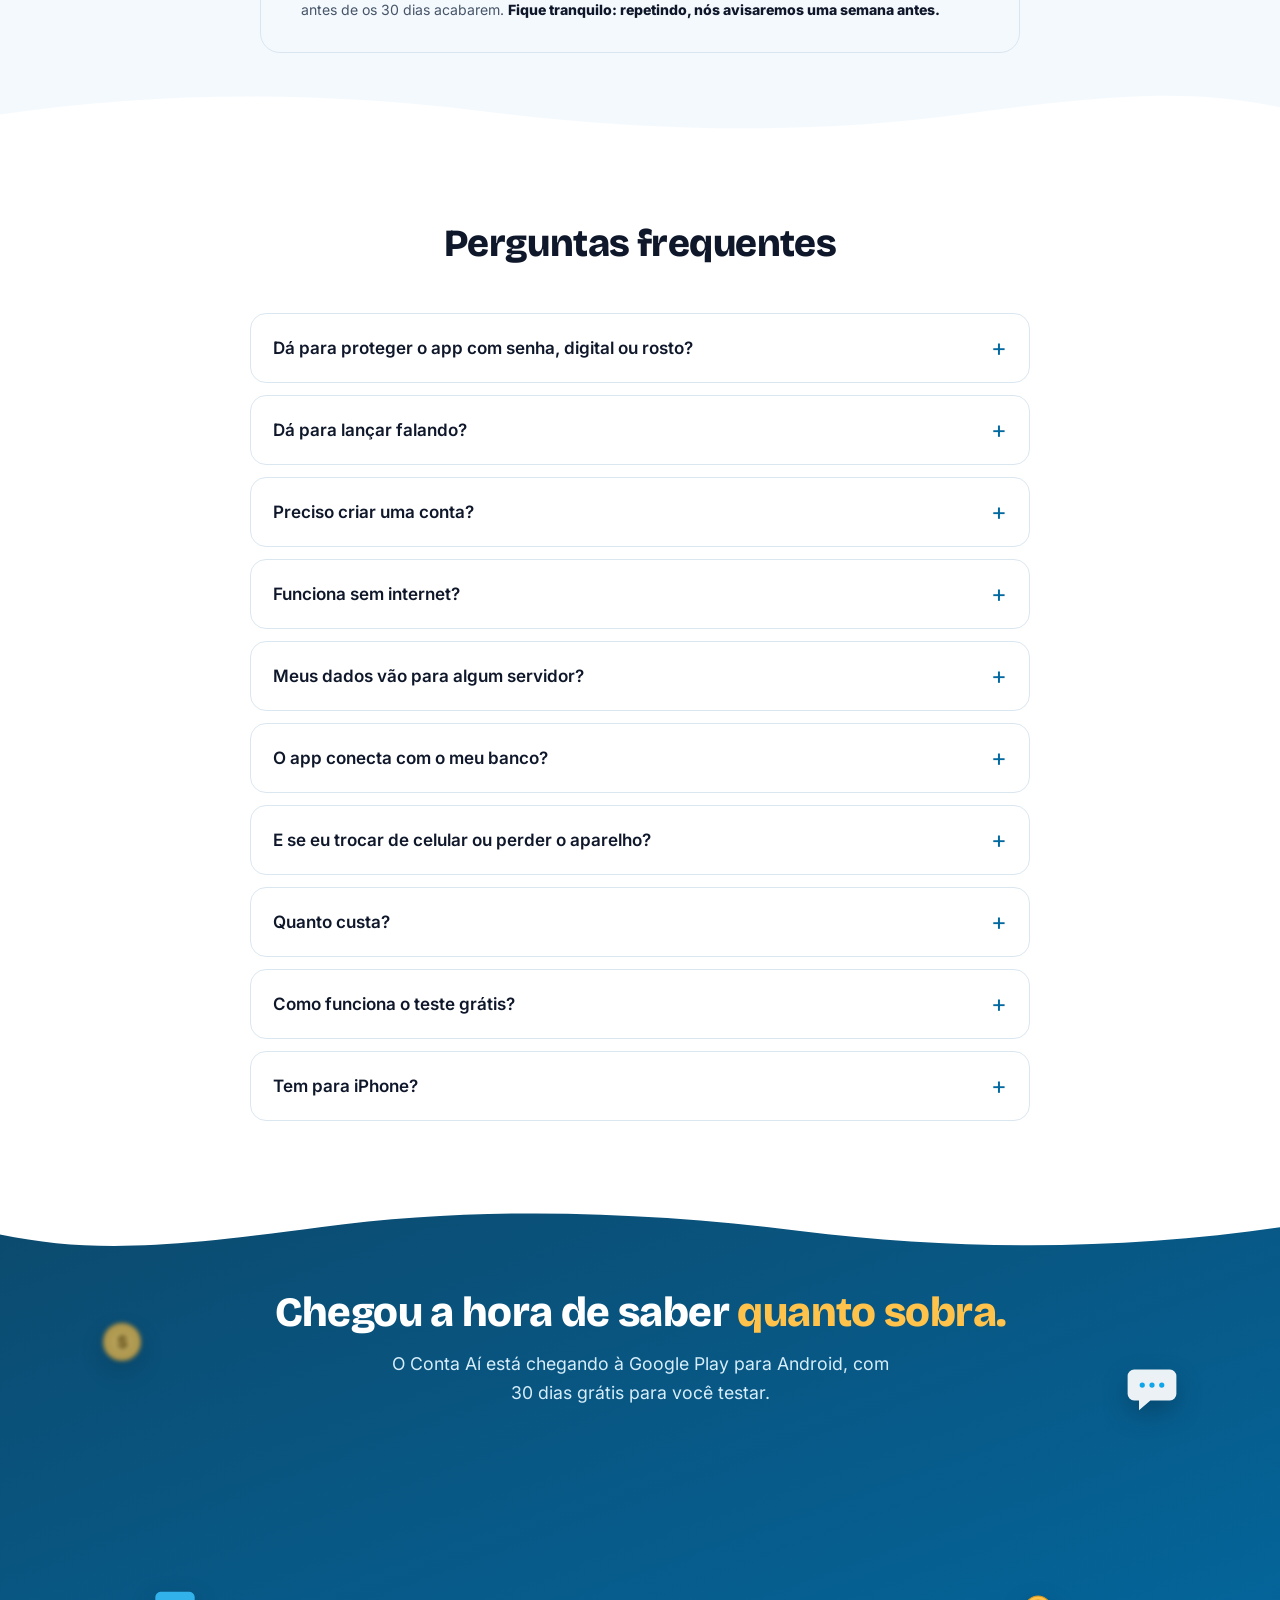
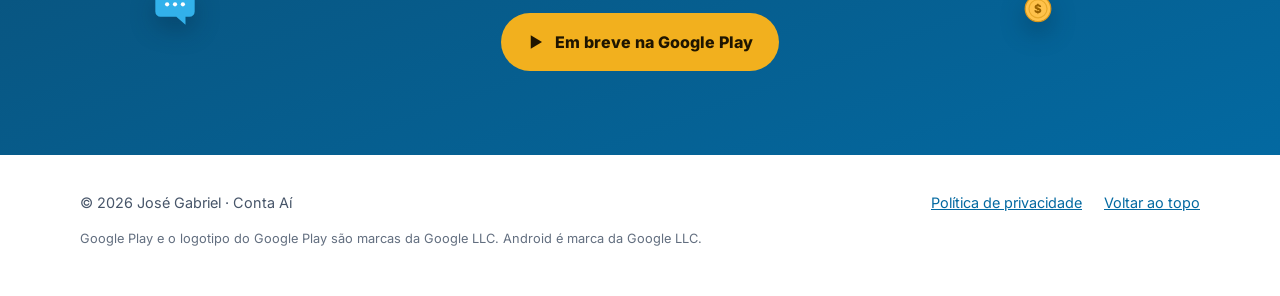
==== commit 070a1a1d: "Landing: aviso 'toque nas abas' fica embaixo do celular e não cobre mais o texto Co-Authored-By: Cla" ====
--- a/index.html
+++ b/index.html
@@ -19,7 +19,7 @@
 <meta name="twitter:card" content="summary_large_image">
 <link rel="preload" href="fonts/Bricolage-latin.woff2" as="font" type="font/woff2" crossorigin>
 <link rel="preload" href="img/app-aba-inicio.webp" as="image" type="image/webp">
-<link rel="stylesheet" href="landing.css?v=50ffd561">
+<link rel="stylesheet" href="landing.css?v=dcb63731">
 <script type="application/ld+json">{"@context":"https://schema.org","@type":"SoftwareApplication","name":"Conta Aí","applicationCategory":"FinanceApplication","operatingSystem":"Android","inLanguage":"pt-BR","description":"Controle de gastos pessoais para Android, com os dados só no celular."}</script>
 </head>
 <body>
--- a/landing.css
+++ b/landing.css
@@ -377,7 +377,7 @@
 /* experimente: a barra de vidro do app, de verdade */
 .experimente { background: var(--fundo); }
 .experimente .contido { display: grid; grid-template-columns: minmax(0, .9fr) minmax(0, 1.1fr); gap: 64px; align-items: center; }
-.exp-fone { position: relative; display: flex; justify-content: center; padding: 30px 0; }
+.exp-fone { position: relative; display: flex; justify-content: center; padding: 30px 0 76px; }
 .exp-fone::before { content: ""; position: absolute; width: 440px; height: 440px; max-width: 100%; left: 50%; top: 50%; transform: translate(-50%, -50%); border-radius: 42% 58% 55% 45% / 48% 40% 60% 52%; background: var(--mancha); }
 .exp-fone .fone { position: relative; }
 /* telas de verdade do app, uma por aba; a barra de baixo é a do próprio app (o toque fica por cima dela) */
@@ -386,8 +386,8 @@
 .tela.real .t.on { opacity: 1; }
 .toques { position: absolute; left: 0; right: 0; bottom: 0; height: 12%; display: grid; grid-template-columns: repeat(5, minmax(0, 1fr)); }
 .toques button { padding: 0; border: 0; background: none; cursor: pointer; -webkit-tap-highlight-color: transparent; }
-.anota { position: absolute; left: calc(50% + 150px); bottom: 70px; margin: 0; display: flex; align-items: center; gap: 4px; font: italic 700 22px var(--titulo); color: var(--ouro-texto); transform: rotate(-6deg); white-space: nowrap; }
-.anota svg { width: 64px; height: 40px; flex: none; transform: scaleX(1); }
+.anota { position: absolute; left: 50%; bottom: 14px; margin: 0; display: flex; align-items: center; gap: 4px; font: italic 700 22px var(--titulo); color: var(--ouro-texto); transform: translateX(-50%) rotate(-3deg); white-space: nowrap; }
+.anota svg { width: 64px; height: 40px; flex: none; transform: scaleY(-1); }
 .anota svg path { fill: none; stroke: currentColor; stroke-width: 2.5; stroke-linecap: round; stroke-linejoin: round; }
 .sobretitulo { margin: 0; font-size: .85rem; font-weight: 800; letter-spacing: .08em; text-transform: uppercase; color: var(--ouro-texto); }
 .exp-texto h2 { font-size: clamp(2rem, 4.2vw, 3.1rem); line-height: 1.05; margin: 8px 0 16px; text-wrap: balance; }
@@ -414,7 +414,6 @@
 .td-fechar:focus-visible { outline: 3px solid var(--marca); }
 .td-titulo { margin: 12px 0 0; font-weight: 800; }
 .td-nota { margin: 2px 0 0; color: var(--suave); font-size: .85rem; }
-@media (max-width: 1100px) { .anota { display: none; } }
 @media (max-width: 900px) { .experimente .contido { grid-template-columns: minmax(0, 1fr); gap: 28px; } .exp-texto { text-align: center; } .exp-texto > p, .abas-real { margin-inline: auto; max-width: 46ch; text-align: left; } }
 
 /* recursos em grade, cada cartão com uma mini demonstração (pausa fora da tela) */
